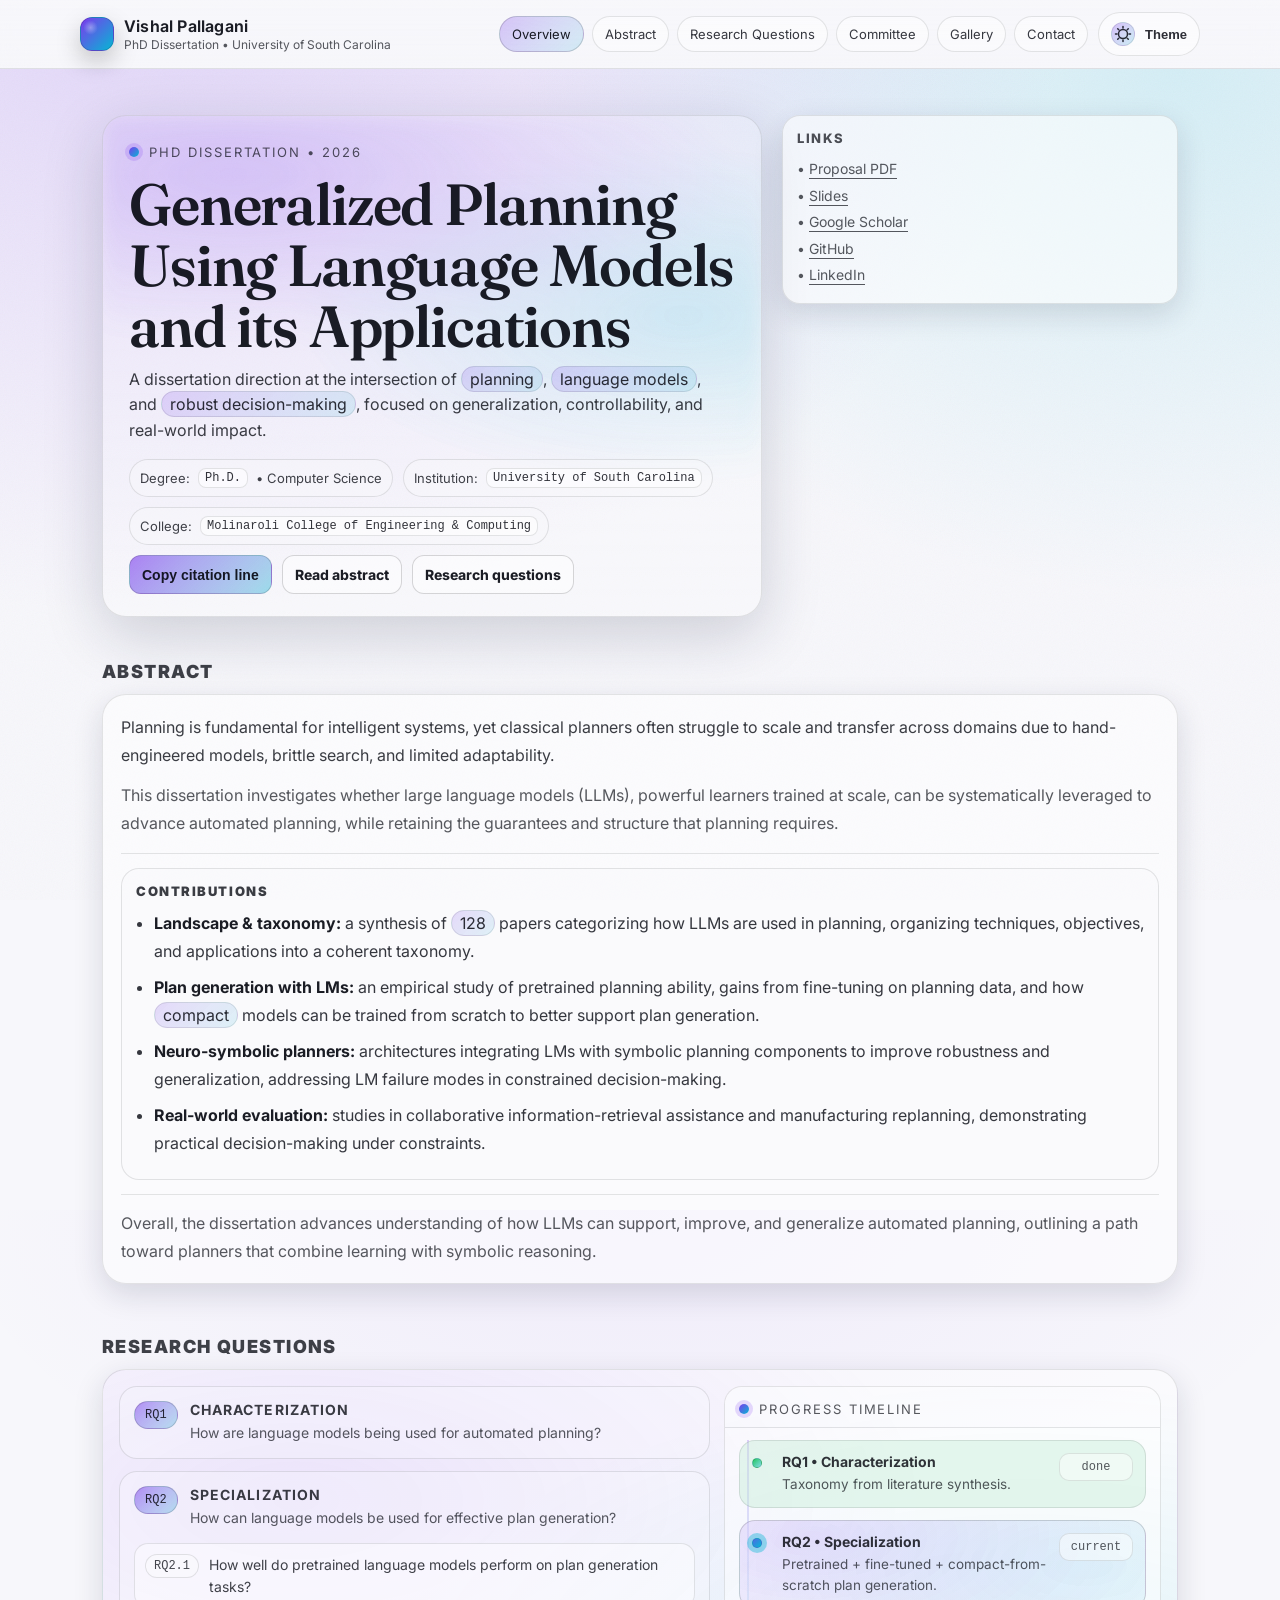
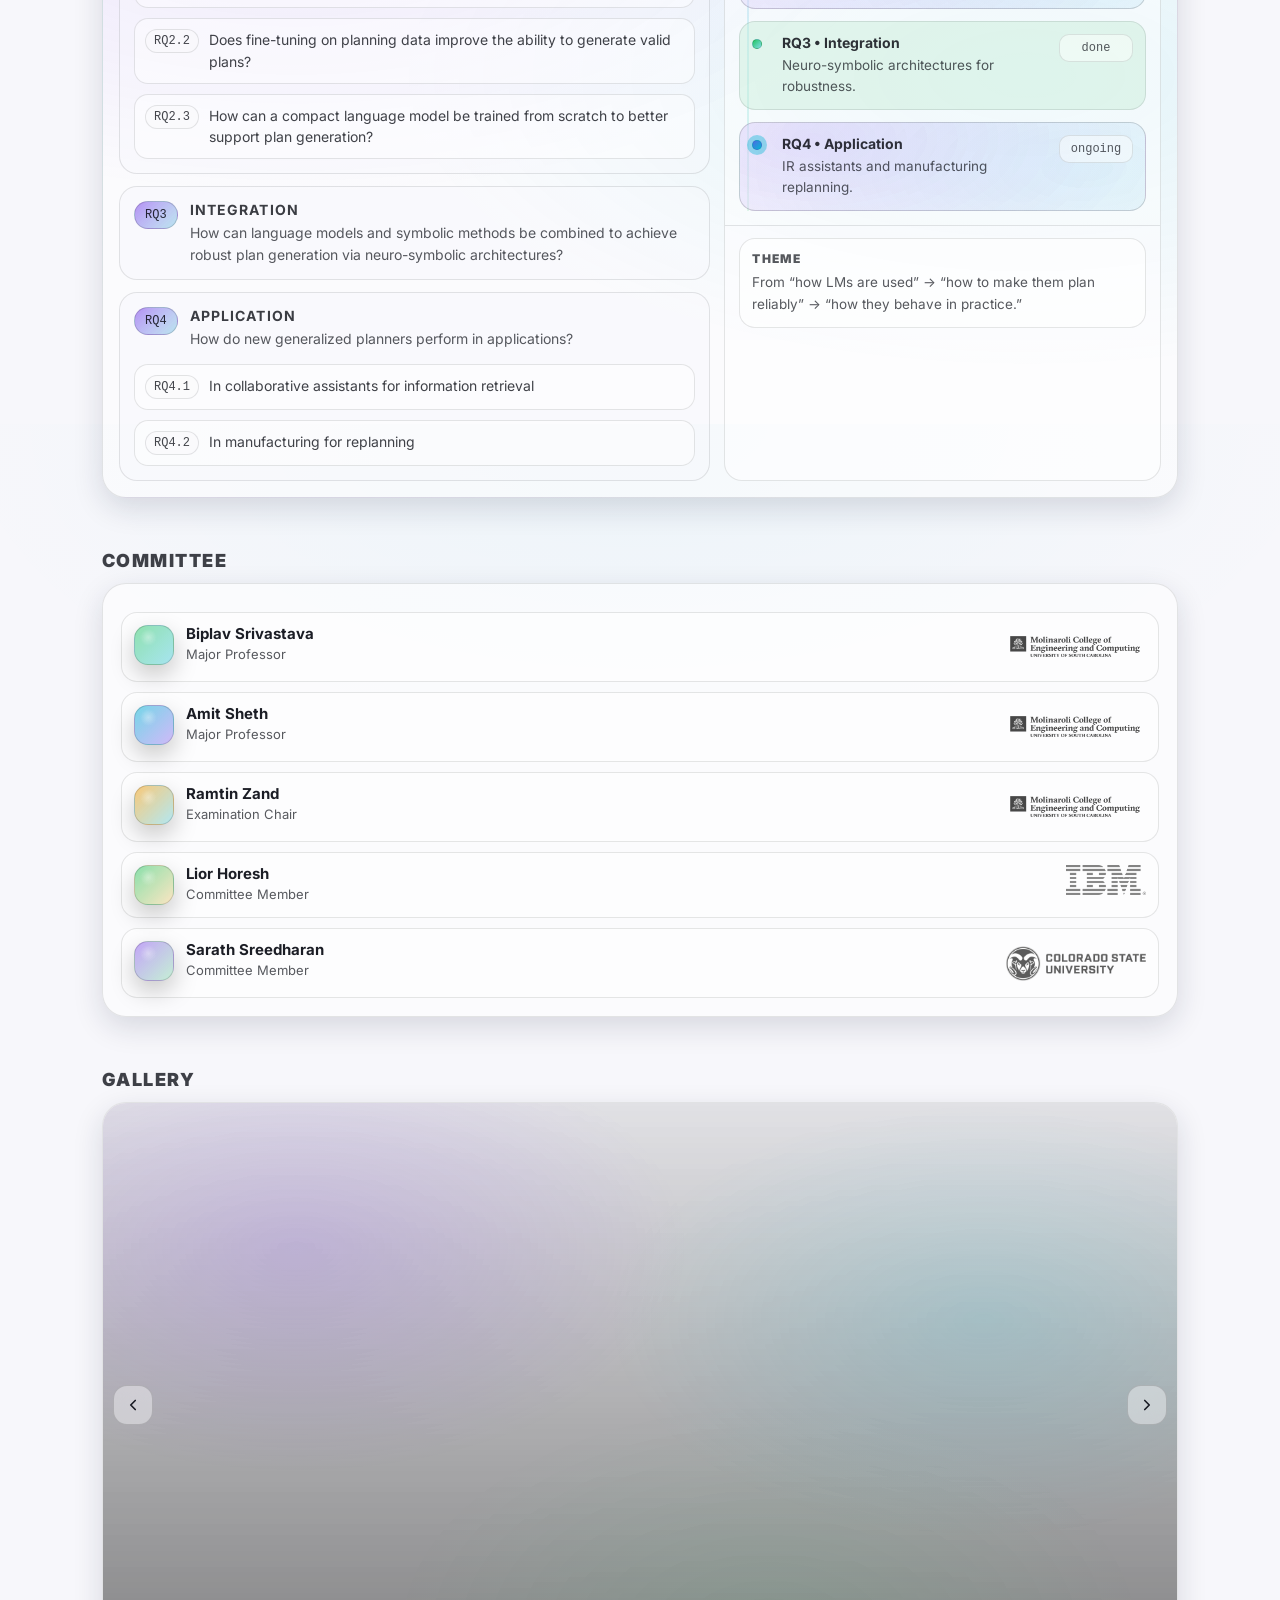
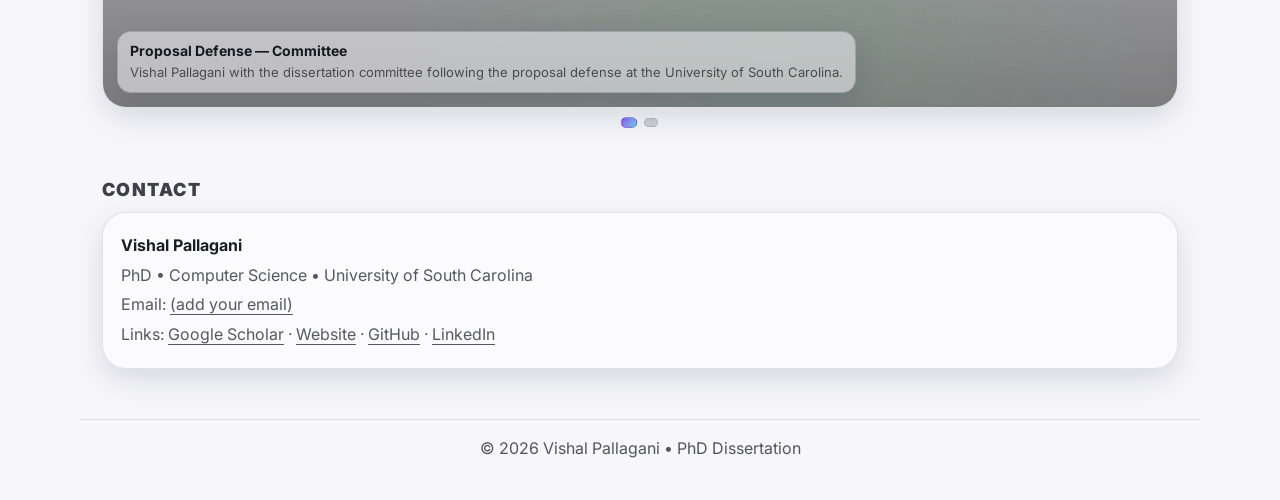
==== index.html @ 33b2984d "Add files via upload" ====
<!doctype html>
<html lang="en" data-theme="light">

<head>
  <meta charset="utf-8" />
  <meta name="viewport" content="width=device-width, initial-scale=1" />
  <meta name="theme-color" content="#f7f7fb" />
  <meta name="description"
    content="PhD Dissertation Proposal — Generalized Planning Using Language Models and its Applications — Vishal Pallagani" />
  <title>Vishal Pallagani - PhD Dissertation Proposal</title>

  <link rel="preconnect" href="https://fonts.googleapis.com">
  <link rel="preconnect" href="https://fonts.gstatic.com" crossorigin>
  <link
    href="https://fonts.googleapis.com/css2?family=Inter:wght@300;400;500;600;700&family=Fraunces:opsz,wght@9..144,450;9..144,600&display=swap"
    rel="stylesheet">

  <link rel="stylesheet" href="styles.css" />
</head>

<body>
  <div class="bg-noise" aria-hidden="true"></div>

  <div class="topbar">
    <div class="wrap topbar-inner">
      <div class="brand">
        <div class="mark" aria-hidden="true"></div>
        <div>
          <strong>Vishal Pallagani</strong>
          <small>PhD Dissertation • University of South Carolina</small>
        </div>
      </div>

      <div class="top-actions">
        <nav class="nav" aria-label="Section navigation">
          <a class="pill" href="#overview">Overview</a>
          <a class="pill" href="#abstract">Abstract</a>
          <a class="pill" href="#questions">Research Questions</a>
          <a class="pill" href="#committee">Committee</a>
          <a class="pill" href="#gallery">Gallery</a>
          <a class="pill" href="#contact">Contact</a>
        </nav>

        <button class="theme-toggle" id="themeToggle" type="button" aria-label="Toggle theme" title="Toggle theme">
          <span class="theme-ic" aria-hidden="true">
            <svg class="sun" width="18" height="18" viewBox="0 0 24 24" fill="none">
              <path d="M12 18a6 6 0 1 0 0-12 6 6 0 0 0 0 12Z" stroke="currentColor" stroke-width="2"
                stroke-linecap="round" />
              <path
                d="M12 2v2M12 20v2M4.93 4.93l1.41 1.41M17.66 17.66l1.41 1.41M2 12h2M20 12h2M4.93 19.07l1.41-1.41M17.66 6.34l1.41-1.41"
                stroke="currentColor" stroke-width="2" stroke-linecap="round" />
            </svg>
            <svg class="moon" width="18" height="18" viewBox="0 0 24 24" fill="none">
              <path d="M21 13.2A8.2 8.2 0 0 1 10.8 3a6.8 6.8 0 1 0 10.2 10.2Z" stroke="currentColor" stroke-width="2"
                stroke-linecap="round" stroke-linejoin="round" />
            </svg>
          </span>
          <span class="theme-label">Theme</span>
        </button>
      </div>
    </div>
  </div>

  <header class="hero" id="overview">
    <div class="wrap hero-grid">
      <div class="card hero-main reveal">
        <div class="kicker"><span class="kdot"></span> PhD Dissertation • 2026</div>
        <h1>Generalized Planning Using Language Models and its Applications</h1>
        <p class="subtitle">
          A dissertation direction at the intersection of <span class="hi">planning</span>, <span class="hi">language
            models</span>,
          and <span class="hi">robust decision-making</span>, focused on generalization, controllability, and real-world
          impact.
        </p>

        <div class="meta-row" aria-label="Proposal metadata">
          <div class="tag">Degree: <code>Ph.D.</code> • Computer Science</div>
          <div class="tag">Institution: <code>University of South Carolina</code></div>
          <div class="tag">College: <code>Molinaroli College of Engineering &amp; Computing</code></div>
        </div>

        <div class="btns">
          <button class="btn primary" id="copyCiteBtn" type="button">Copy citation line</button>
          <a class="btn" href="#abstract">Read abstract</a>
          <a class="btn" href="#questions">Research questions</a>
        </div>
      </div>

      <aside class="hero-side reveal">
        <div class="mini">
          <h3>Links</h3>
          <p class="muted">
            <span class="qlinks">
              • <a class="underline" href="https://drive.google.com/file/d/1cgSR78VNK4xhm8DXXyPy8-_clko_kQRC/view?usp=sharing" target="blank">Proposal PDF</a><br />
              • <a class="underline" href="https://docs.google.com/presentation/d/1ycjnwILq30ywgB2Tlr7OOjqh1jRIEbMX-HTZY5TJvVE/edit?usp=sharing" target="_blank">Slides</a><br />
              • <a class="underline" href="https://scholar.google.com/citations?user=uUkfixUAAAAJ&hl=en" target="_blank">Google Scholar</a><br />
              • <a class="underline" href="https://github.com/VishalPallagani" target="_blank">GitHub</a><br />
              • <a class="underline" href="https://www.linkedin.com/in/vishalpallagani" target="_blank">LinkedIn</a>
            </span>
          </p>
        </div>
      </aside>
    </div>
  </header>

  <section id="abstract">
    <div class="wrap">
      <div class="section-title">
        <h2>Abstract</h2>
      </div>

      <div class="panel reveal">
        <div class="pad">
          <div class="abstract-prose">
            <p class="lead">
              Planning is fundamental for intelligent systems, yet classical planners often struggle to scale and
              transfer across domains due to
              hand-engineered models, brittle search, and limited adaptability.
            </p>

            <p class="muted" style="margin-top:12px; line-height:1.75">
              This dissertation investigates whether large language models (LLMs), powerful learners trained at scale, can
              be
              systematically leveraged to advance automated planning, while retaining the guarantees and structure that
              planning requires.
            </p>

            <div class="hr"></div>

            <div class="abs-block">
              <h3>Contributions</h3>
              <ul>
                <li>
                  <strong>Landscape &amp; taxonomy:</strong> a synthesis of <span class="hi">128</span> papers
                  categorizing how LLMs are used in planning,
                  organizing techniques, objectives, and applications into a coherent taxonomy.
                </li>
                <li>
                  <strong>Plan generation with LMs:</strong> an empirical study of pretrained planning ability, gains
                  from fine-tuning on planning data,
                  and how <span class="hi">compact</span> models can be trained from scratch to better support plan
                  generation.
                </li>
                <li>
                  <strong>Neuro-symbolic planners:</strong> architectures integrating LMs with symbolic planning
                  components to improve robustness and generalization,
                  addressing LM failure modes in constrained decision-making.
                </li>
                <li>
                  <strong>Real-world evaluation:</strong> studies in collaborative information-retrieval assistance and
                  manufacturing replanning,
                  demonstrating practical decision-making under constraints.
                </li>
              </ul>
            </div>

            <div class="hr"></div>

            <p class="muted" style="margin:0; line-height:1.75">
              Overall, the dissertation advances understanding of how LLMs can support, improve, and generalize
              automated planning,
              outlining a path toward planners that combine learning with symbolic reasoning.
            </p>
          </div>
        </div>
      </div>
    </div>
  </section>

  <section id="questions">
    <div class="wrap">
      <div class="section-title">
        <h2>Research Questions</h2>
      </div>

      <div class="rq-shell reveal">
        <div class="rq-grid">
          <div class="rq-left">
            <div class="rq-card">
              <div class="rq-head">
                <span class="rq-badge">RQ1</span>
                <div class="rq-title">
                  <strong>Characterization</strong>
                  <span>How are language models being used for automated planning?</span>
                </div>
              </div>
            </div>

            <div class="rq-card">
              <div class="rq-head">
                <span class="rq-badge">RQ2</span>
                <div class="rq-title">
                  <strong>Specialization</strong>
                  <span>How can language models be used for effective plan generation?</span>
                </div>
              </div>

              <div class="rq-sub">
                <div class="rq-subitem">
                  <span class="rq-mini">RQ2.1</span>
                  <span>How well do pretrained language models perform on plan generation tasks?</span>
                </div>
                <div class="rq-subitem">
                  <span class="rq-mini">RQ2.2</span>
                  <span>Does fine-tuning on planning data improve the ability to generate valid plans?</span>
                </div>
                <div class="rq-subitem">
                  <span class="rq-mini">RQ2.3</span>
                  <span>How can a compact language model be trained from scratch to better support plan
                    generation?</span>
                </div>
              </div>
            </div>

            <div class="rq-card">
              <div class="rq-head">
                <span class="rq-badge">RQ3</span>
                <div class="rq-title">
                  <strong>Integration</strong>
                  <span>How can language models and symbolic methods be combined to achieve robust plan generation via
                    neuro-symbolic architectures?</span>
                </div>
              </div>
            </div>

            <div class="rq-card">
              <div class="rq-head">
                <span class="rq-badge">RQ4</span>
                <div class="rq-title">
                  <strong>Application</strong>
                  <span>How do new generalized planners perform in applications?</span>
                </div>
              </div>

              <div class="rq-sub">
                <div class="rq-subitem">
                  <span class="rq-mini">RQ4.1</span>
                  <span>In collaborative assistants for information retrieval</span>
                </div>
                <div class="rq-subitem">
                  <span class="rq-mini">RQ4.2</span>
                  <span>In manufacturing for replanning</span>
                </div>
              </div>
            </div>
          </div>

          <div class="rq-right">
            <div class="rq-rail">
              <div class="rail-top">
                <div class="kicker"><span class="kdot"></span> Progress timeline</div>
              </div>

              <div class="rail">
                <div class="rail-item done">
                  <span class="rail-dot" aria-hidden="true"></span>
                  <div class="rail-body">
                    <strong>RQ1 • Characterization</strong>
                    <span>Taxonomy from literature synthesis.</span>
                  </div>
                  <span class="rail-date">done</span>
                </div>

                <div class="rail-item current">
                  <span class="rail-dot" aria-hidden="true"></span>
                  <div class="rail-body">
                    <strong>RQ2 • Specialization</strong>
                    <span>Pretrained + fine-tuned + compact-from-scratch plan generation.</span>
                  </div>
                  <span class="rail-date">current</span>
                </div>

                <div class="rail-item done">
                  <span class="rail-dot" aria-hidden="true"></span>
                  <div class="rail-body">
                    <strong>RQ3 • Integration</strong>
                    <span>Neuro-symbolic architectures for robustness.</span>
                  </div>
                  <span class="rail-date">done</span>
                </div>

                <div class="rail-item current">
                  <span class="rail-dot" aria-hidden="true"></span>
                  <div class="rail-body">
                    <strong>RQ4 • Application</strong>
                    <span>IR assistants and manufacturing replanning.</span>
                  </div>
                  <span class="rail-date">ongoing</span>
                </div>
              </div>

              <div class="rail-foot">
                <div class="rail-note">
                  <div class="rail-note-k">Theme</div>
                  <div class="rail-note-v">From “how LMs are used” → “how to make them plan reliably” → “how they behave
                    in practice.”</div>
                </div>
              </div>
            </div>
          </div>

        </div>
      </div>

    </div>
  </section>

  <section id="committee">
    <div class="wrap">
      <div class="section-title">
        <h2>Committee</h2>
      </div>

      <div class="panel reveal">
        <div class="pad">
          <div class="committee">
            <div class="person">
              <div class="avatar" aria-hidden="true"></div>
              <div class="who">
                <strong>Biplav Srivastava</strong>
                <span>Major Professor</span>
              </div>
              <img src="images/uofsc.png" alt="University of South Carolina" class="logo" />
            </div>

            <div class="person">
              <div class="avatar alt1" aria-hidden="true"></div>
              <div class="who">
                <strong>Amit Sheth</strong>
                <span>Major Professor</span>
              </div>
              <img src="images/uofsc.png" alt="University of South Carolina" class="logo" />
            </div>

            <div class="person">
              <div class="avatar alt2" aria-hidden="true"></div>
              <div class="who">
                <strong>Ramtin Zand</strong>
                <span>Examination Chair</span>
              </div>
              <img src="images/uofsc.png" alt="University of South Carolina" class="logo" />
            </div>

            <div class="person">
              <div class="avatar alt3" aria-hidden="true"></div>
              <div class="who">
                <strong>Lior Horesh</strong>
                <span>Committee Member</span>
              </div>
              <img src="images/ibm.png" alt="IBM Research" class="logo" />
            </div>

            <div class="person">
              <div class="avatar alt4" aria-hidden="true"></div>
              <div class="who">
                <strong>Sarath Sreedharan</strong>
                <span>Committee Member</span>
              </div>
              <img src="images/colorado.png" alt="Colorado State University" class="logo" />
            </div>
          </div>
        </div>
      </div>
    </div>
  </section>

  <section id="gallery">
    <div class="wrap">
      <div class="section-title">
        <h2>Gallery</h2>
      </div>

      <div class="carousel reveal" aria-label="image carousel">
        <div class="track" id="track">
          <div class="slide" data-bg="images/proposal.jpg">
            <div class="cap">
              <strong>Proposal Defense — Committee</strong>
              <span>Vishal Pallagani with the dissertation committee following the proposal defense at the University of South Carolina.</span>
            </div>
          </div>
          <div class="slide" data-bg="images/impact.png">
            <div class="cap">
              <strong>Impact</strong>
              <span>Research output, industry collaboration, and community engagement.</span>
            </div>
          </div>
        </div>

        <button class="cbtn prev" id="prevBtn" aria-label="Previous slide" title="Previous">
          <svg width="18" height="18" viewBox="0 0 24 24" fill="none" aria-hidden="true">
            <path d="M15 18l-6-6 6-6" stroke="currentColor" stroke-width="2.2" stroke-linecap="round"
              stroke-linejoin="round" />
          </svg>
        </button>

        <button class="cbtn next" id="nextBtn" aria-label="Next slide" title="Next">
          <svg width="18" height="18" viewBox="0 0 24 24" fill="none" aria-hidden="true">
            <path d="M9 6l6 6-6 6" stroke="currentColor" stroke-width="2.2" stroke-linecap="round"
              stroke-linejoin="round" />
          </svg>
        </button>
      </div>

      <div class="dots" id="dots" aria-label="slide navigation dots"></div>
    </div>
  </section>

  <section id="contact">
    <div class="wrap">
      <div class="section-title">
        <h2>Contact</h2>
      </div>

      <div class="panel reveal">
        <div class="pad">
          <p class="muted" style="margin:0; line-height:1.85">
            <strong style="color:var(--text)">Vishal Pallagani</strong><br />
            PhD • Computer Science • University of South Carolina<br />
            <span class="muted">Email:</span> <a class="underline" href="#" onclick="return false;">(add your
              email)</a><br />
            <span class="muted">Links:</span>
            <a class="underline" href="#" onclick="return false;">Google Scholar</a> ·
            <a class="underline" href="#" onclick="return false;">Website</a> ·
            <a class="underline" href="#" onclick="return false;">GitHub</a> ·
            <a class="underline" href="#" onclick="return false;">LinkedIn</a>
          </p>
        </div>
      </div>
    </div>
  </section>

  <footer>
    <div class="wrap foot foot-center">
      <div>© <span id="year"></span> Vishal Pallagani • PhD Dissertation</div>
    </div>
  </footer>

  <script src="main.js" defer></script>
</body>

</html>
---- styles.css ----
:root {
  --max: 1120px;
  --radius: 18px;
  --radius2: 24px;

  --mono: ui-monospace, SFMono-Regular, Menlo, Monaco, Consolas, "Liberation Mono", "Courier New", monospace;
  --sans: Inter, ui-sans-serif, system-ui, -apple-system, Segoe UI, Roboto, Helvetica, Arial, "Apple Color Emoji", "Segoe UI Emoji";
  --serif: Fraunces, ui-serif, Georgia, Cambria, "Times New Roman", Times, serif;

  --a0: #7c3aed;
  --a1: #06b6d4;
  --a2: #22c55e;
  --a3: #f59e0b;
}

/* Background stays consistent across the full page (fixes mid-page gradient shift) */
html[data-theme="dark"] {
  --bg0: #070a13;
  --bg1: #0b1020;

  --text: rgba(255, 255, 255, .92);
  --muted: rgba(255, 255, 255, .70);

  --surface: rgba(255, 255, 255, .06);
  --surface2: rgba(255, 255, 255, .085);
  --stroke: rgba(255, 255, 255, .11);
  --stroke2: rgba(255, 255, 255, .18);

  --shadow: 0 18px 60px rgba(0, 0, 0, .55);
  --shadow2: 0 10px 30px rgba(0, 0, 0, .45);

  --bg: #070a13;
}

html[data-theme="dark"] .card,
html[data-theme="dark"] .panel,
html[data-theme="dark"] .rq-card,
html[data-theme="dark"] .rq-shell,
html[data-theme="dark"] .rail,
html[data-theme="dark"] .mini,
html[data-theme="dark"] .person {
  background-image: none;
  background-color: color-mix(in srgb, var(--surface) 5%, transparent);
}

html[data-theme="dark"] .card::before {
  display: none;
}

html[data-theme="dark"] .rq-shell {
  background: color-mix(in srgb, var(--surface) 5%, transparent) !important;
}

html[data-theme="light"] {
  --bg0: #f7f7fb;
  --bg1: #f7f7fb;

  --text: rgba(8, 10, 18, .92);
  --muted: rgba(8, 10, 18, .68);

  --surface: rgba(255, 255, 255, .78);
  --surface2: rgba(255, 255, 255, .94);
  --stroke: rgba(8, 10, 18, .10);
  --stroke2: rgba(8, 10, 18, .16);

  --shadow: 0 18px 60px rgba(20, 30, 60, .18);
  --shadow2: 0 10px 30px rgba(20, 30, 60, .14);

  --bg: linear-gradient(180deg, var(--bg0), var(--bg1));
}

* {
  box-sizing: border-box;
}

html,
body {
  height: 100%;
}

body {
  margin: 0;
  font-family: var(--sans);
  color: var(--text);
  background: var(--bg);
  overflow-x: hidden;
}

/* Prevent any section from introducing a different background */
section,
header,
footer {
  background: transparent;
}

.bg-noise {
  pointer-events: none;
  position: fixed;
  inset: 0;
  opacity: .08;
  mix-blend-mode: overlay;
  background-image: url('data:image/svg+xml;utf8,<svg xmlns="http://www.w3.org/2000/svg" width="180" height="180"><filter id="n"><feTurbulence type="fractalNoise" baseFrequency=".9" numOctaves="3" stitchTiles="stitch"/></filter><rect width="180" height="180" filter="url(%23n)" opacity=".9"/></svg>');
  animation: drift 18s linear infinite;
}

html[data-theme="light"] .bg-noise {
  opacity: .05;
  mix-blend-mode: multiply;
}

@keyframes drift {
  from {
    transform: translate3d(0, 0, 0);
  }

  to {
    transform: translate3d(-180px, -180px, 0);
  }
}

a {
  color: inherit;
  text-decoration: none;
}

a.underline {
  text-decoration: underline;
  text-underline-offset: 4px;
}

.wrap {
  max-width: var(--max);
  margin: 0 auto;
  padding: 0 22px;
}

/* Top nav */
.topbar {
  position: sticky;
  top: 0;
  z-index: 50;
  backdrop-filter: blur(12px);
  -webkit-backdrop-filter: blur(12px);
  background: linear-gradient(180deg, color-mix(in srgb, var(--bg0) 84%, transparent), color-mix(in srgb, var(--bg0) 52%, transparent));
  border-bottom: 1px solid var(--stroke);
}

.topbar-inner {
  display: flex;
  align-items: center;
  justify-content: space-between;
  gap: 14px;
  padding: 12px 0;
}

.brand {
  display: flex;
  align-items: center;
  gap: 10px;
  min-width: 240px;
}

.mark {
  width: 34px;
  height: 34px;
  border-radius: 12px;
  background:
    radial-gradient(12px 12px at 30% 30%, rgba(255, 255, 255, .35), transparent 60%),
    linear-gradient(135deg, rgba(124, 58, 237, 1), rgba(6, 182, 212, 1));
  box-shadow: 0 10px 24px rgba(0, 0, 0, .22);
  border: 1px solid var(--stroke2);
}

.brand strong {
  font-weight: 650;
  letter-spacing: .2px;
}

.brand small {
  display: block;
  color: var(--muted);
  font-size: 12px;
  margin-top: 1px;
}

.top-actions {
  display: flex;
  align-items: center;
  gap: 10px;
}

.nav {
  display: flex;
  align-items: center;
  gap: 8px;
  flex-wrap: wrap;
  justify-content: flex-end;
}

.pill {
  padding: 9px 12px;
  border-radius: 999px;
  border: 1px solid var(--stroke);
  background: color-mix(in srgb, var(--surface) 55%, transparent);
  color: color-mix(in srgb, var(--text) 88%, transparent);
  font-size: 13px;
  transition: transform .15s ease, background .15s ease, border-color .15s ease, color .15s ease;
  user-select: none;
  white-space: nowrap;
}

.pill:hover {
  transform: translateY(-1px);
  background: color-mix(in srgb, var(--surface) 70%, transparent);
  border-color: var(--stroke2);
  color: var(--text);
}

.pill.active {
  background: linear-gradient(135deg,
      color-mix(in srgb, var(--a0) 28%, transparent),
      color-mix(in srgb, var(--a1) 18%, transparent));
  border-color: var(--stroke2);
  color: var(--text);
}

.theme-toggle {
  display: inline-flex;
  align-items: center;
  gap: 10px;
  padding: 9px 12px;
  border-radius: 999px;
  border: 1px solid var(--stroke);
  background: color-mix(in srgb, var(--surface) 65%, transparent);
  color: color-mix(in srgb, var(--text) 92%, transparent);
  cursor: pointer;
  user-select: none;
  transition: transform .15s ease, background .15s ease, border-color .15s ease;
  font-weight: 750;
  font-size: 13px;
}

.theme-toggle:hover {
  transform: translateY(-1px);
  background: color-mix(in srgb, var(--surface) 78%, transparent);
  border-color: var(--stroke2);
}

.theme-ic {
  display: inline-flex;
  align-items: center;
  justify-content: center;
  width: 24px;
  height: 24px;
  border-radius: 999px;
  background: linear-gradient(135deg,
      color-mix(in srgb, var(--a0) 32%, transparent),
      color-mix(in srgb, var(--a1) 24%, transparent));
  border: 1px solid var(--stroke);
}

.theme-ic svg {
  display: block;
}

html[data-theme="dark"] .theme-ic .sun {
  display: none;
}

html[data-theme="light"] .theme-ic .moon {
  display: none;
}

.theme-label {
  display: none;
}

@media (min-width: 1020px) {
  .theme-label {
    display: inline;
  }
}

header.hero {
  position: relative;
  padding: 46px 0 18px;
}

header.hero::before {
  content: "";
  position: absolute;
  top: 0;
  left: 0;
  right: 0;
  height: 1000px;
  background:
    radial-gradient(1400px 980px at 12% -10%, rgba(124, 58, 237, .30), transparent 66%),
    radial-gradient(1100px 880px at 92% 0%, rgba(6, 182, 212, .22), transparent 60%);
  pointer-events: none;
  z-index: -1;
}

/* Remove section glows in dark mode, keep in light mode */
html[data-theme="dark"] #questions::before,
html[data-theme="dark"] #committee::before {
  display: none;
}

html[data-theme="light"] header.hero::before {
  background:
    radial-gradient(1400px 980px at 12% -10%, rgba(124, 58, 237, .18), transparent 66%),
    radial-gradient(1100px 880px at 92% 0%, rgba(6, 182, 212, .14), transparent 60%);
}

/* Section specific glows */
#questions,
#committee {
  position: relative;
}

#questions::before {
  content: "";
  position: absolute;
  top: -100px;
  left: 0;
  right: 0;
  height: 900px;
  background: radial-gradient(1000px 500px at 50% 0%, rgba(124, 58, 237, .15), transparent 70%);
  pointer-events: none;
  z-index: -1;
  opacity: 0.8;
}

#committee::before {
  content: "";
  position: absolute;
  top: -100px;
  left: 0;
  right: 0;
  height: 900px;
  background: radial-gradient(1000px 500px at 50% 0%, rgba(6, 182, 212, .12), transparent 70%);
  pointer-events: none;
  z-index: -1;
  opacity: 0.8;
}

/* Light mode adjustments for glows */
html[data-theme="light"] #questions::before {
  background: radial-gradient(1000px 500px at 50% 0%, rgba(124, 58, 237, .08), transparent 70%);
}

html[data-theme="light"] #committee::before {
  background: radial-gradient(1000px 500px at 50% 0%, rgba(6, 182, 212, .06), transparent 70%);
}

.hero-grid {
  display: grid;
  grid-template-columns: 1.25fr .75fr;
  gap: 20px;
  align-items: stretch;
}

@media (max-width: 920px) {
  .hero-grid {
    grid-template-columns: 1fr;
  }

  .brand {
    min-width: auto;
  }
}

.card {
  border-radius: var(--radius2);
  background: linear-gradient(180deg, color-mix(in srgb, var(--surface2) 12%, transparent), color-mix(in srgb, var(--surface) 26%, transparent));
  border: 1px solid var(--stroke);
  box-shadow: var(--shadow);
  overflow: hidden;
  position: relative;
  transition: transform 0.3s ease, box-shadow 0.3s ease;
}

.card:hover {
  transform: translateY(-4px);
  box-shadow: 0 22px 50px rgba(0, 0, 0, .45);
}

.card::before {
  content: "";
  position: absolute;
  inset: -2px;
  background:
    radial-gradient(720px 240px at 20% 12%, color-mix(in srgb, var(--a0) 24%, transparent), transparent 70%),
    radial-gradient(560px 240px at 88% 40%, color-mix(in srgb, var(--a1) 18%, transparent), transparent 70%);
  opacity: .80;
  pointer-events: none;
  filter: blur(10px);
}

.card>* {
  position: relative;
  z-index: 1;
}

.hero-main {
  padding: 28px 26px 22px;
}

.kicker {
  display: flex;
  gap: 10px;
  align-items: center;
  color: var(--muted);
  font-size: 13px;
  letter-spacing: .15em;
  text-transform: uppercase;
}

.kdot {
  width: 10px;
  height: 10px;
  border-radius: 999px;
  background: linear-gradient(135deg, var(--a0), var(--a1));
  box-shadow: 0 0 0 4px color-mix(in srgb, var(--a0) 18%, transparent);
}

h1 {
  margin: 14px 0 10px;
  font-family: var(--serif);
  font-weight: 600;
  line-height: 1.05;
  font-size: clamp(34px, 4.6vw, 58px);
  letter-spacing: -0.02em;
}

.subtitle {
  margin: 0 0 16px;
  color: color-mix(in srgb, var(--text) 86%, transparent);
  font-size: 16px;
  line-height: 1.6;
  max-width: 60ch;
}

.meta-row {
  display: flex;
  flex-wrap: wrap;
  gap: 10px;
  margin-top: 14px;
}

.tag {
  display: inline-flex;
  align-items: center;
  gap: 8px;
  padding: 8px 10px;
  border-radius: 999px;
  background: color-mix(in srgb, var(--bg0) 40%, transparent);
  border: 1px solid var(--stroke);
  color: color-mix(in srgb, var(--text) 84%, transparent);
  font-size: 13px;
}

.tag code {
  font-family: var(--mono);
  font-size: 12px;
  color: color-mix(in srgb, var(--text) 90%, transparent);
  background: color-mix(in srgb, var(--surface) 65%, transparent);
  padding: 2px 6px;
  border-radius: 8px;
  border: 1px solid var(--stroke);
}

.hero-side {
  display: flex;
  flex-direction: column;
  gap: 12px;
}

.mini {
  border-radius: var(--radius);
  background: color-mix(in srgb, var(--surface) 70%, transparent);
  border: 1px solid var(--stroke);
  padding: 14px 14px;
  box-shadow: var(--shadow2);
}

.mini h3 {
  margin: 0 0 10px;
  font-size: 13px;
  letter-spacing: .12em;
  text-transform: uppercase;
  color: color-mix(in srgb, var(--text) 78%, transparent);
  font-weight: 800;
}

.mini p {
  margin: 0;
  color: var(--muted);
  line-height: 1.55;
  font-size: 14px;
}

.qlinks {
  display: block;
  line-height: 1.9;
}

.btns {
  display: flex;
  gap: 10px;
  flex-wrap: wrap;
  margin-top: 10px;
}

.btn {
  display: inline-flex;
  align-items: center;
  justify-content: center;
  gap: 10px;
  padding: 10px 12px;
  border-radius: 12px;
  border: 1px solid var(--stroke2);
  background: color-mix(in srgb, var(--surface) 62%, transparent);
  color: var(--text);
  font-weight: 750;
  font-size: 14px;
  transition: transform .15s ease, background .15s ease, border-color .15s ease;
  cursor: pointer;
  user-select: none;
}

.btn:hover {
  transform: translateY(-1px);
  background: color-mix(in srgb, var(--surface) 76%, transparent);
  border-color: var(--stroke2);
}

.btn.primary {
  background: linear-gradient(135deg, color-mix(in srgb, var(--a0) 62%, transparent), color-mix(in srgb, var(--a1) 42%, transparent));
  border-color: var(--stroke2);
}

section {
  padding: 26px 0;
}

.section-title {
  display: flex;
  align-items: flex-end;
  justify-content: space-between;
  gap: 14px;
  margin: 0 0 12px;
}

.section-title h2 {
  margin: 0;
  font-size: 18px;
  letter-spacing: .08em;
  text-transform: uppercase;
  color: color-mix(in srgb, var(--text) 84%, transparent);
  font-weight: 900;
}

.section-title p {
  margin: 0;
  color: var(--muted);
  font-size: 14px;
}

.grid-2 {
  display: grid;
  grid-template-columns: 1fr 1fr;
  gap: 16px;
}

@media (max-width: 900px) {
  .grid-2 {
    grid-template-columns: 1fr;
  }
}

.panel {
  border-radius: var(--radius2);
  background: color-mix(in srgb, var(--surface) 66%, transparent);
  border: 1px solid var(--stroke);
  box-shadow: var(--shadow2);
  overflow: hidden;
  transition: transform 0.3s ease, box-shadow 0.3s ease;
}

.panel:hover {
  transform: translateY(-3px);
  box-shadow: 0 16px 40px rgba(0, 0, 0, .35);
}

.panel .pad {
  padding: 18px;
}

.lead {
  font-size: 16px;
  line-height: 1.75;
  color: color-mix(in srgb, var(--text) 86%, transparent);
  margin: 0;
}

.muted {
  color: var(--muted);
}

.hr {
  height: 1px;
  background: var(--stroke);
  margin: 14px 0;
}

.abs-block {
  border-radius: 18px;
  background: color-mix(in srgb, var(--bg0) 42%, transparent);
  border: 1px solid var(--stroke);
  padding: 14px 14px;
}

.abs-block h3 {
  margin: 0 0 10px;
  font-size: 13px;
  letter-spacing: .12em;
  text-transform: uppercase;
  color: color-mix(in srgb, var(--text) 86%, transparent);
  font-weight: 900;
}

.abs-block ul {
  margin: 0;
  padding-left: 18px;
  color: color-mix(in srgb, var(--text) 88%, transparent);
  line-height: 1.75;
}

.abs-block li {
  margin: 8px 0;
}

.abs-block strong {
  color: var(--text);
}

/* Facts row */
.facts {
  display: grid;
  grid-template-columns: 1fr 1fr 1fr;
  gap: 10px;
}

@media (max-width: 560px) {
  .facts {
    grid-template-columns: 1fr;
  }
}

.fact {
  border-radius: 16px;
  background: color-mix(in srgb, var(--bg0) 40%, transparent);
  border: 1px solid var(--stroke);
  padding: 12px 12px;
}

.fact-k {
  font-size: 12px;
  letter-spacing: .12em;
  text-transform: uppercase;
  color: color-mix(in srgb, var(--text) 72%, transparent);
  font-weight: 900;
  margin-bottom: 6px;
}

.fact-v {
  font-size: 14px;
  color: color-mix(in srgb, var(--text) 88%, transparent);
  line-height: 1.45;
}

/* ---------- Research Questions (RQ) ---------- */
.rq-shell {
  border-radius: var(--radius2);
  border: 1px solid var(--stroke);
  background:
    radial-gradient(900px 420px at 18% 18%, color-mix(in srgb, var(--a0) 12%, transparent), transparent 70%),
    radial-gradient(900px 420px at 86% 42%, color-mix(in srgb, var(--a1) 10%, transparent), transparent 70%),
    color-mix(in srgb, var(--surface) 62%, transparent);
  box-shadow: var(--shadow2);
  overflow: hidden;
  transition: transform 0.3s ease, box-shadow 0.3s ease;
}

.rq-shell:hover {
  transform: translateY(-3px);
  box-shadow: 0 16px 40px rgba(0, 0, 0, .35);
}

.rq-grid {
  display: grid;
  grid-template-columns: 1.15fr .85fr;
  gap: 14px;
  padding: 16px;
}

@media (max-width: 980px) {
  .rq-grid {
    grid-template-columns: 1fr;
  }
}

.rq-left {
  display: flex;
  flex-direction: column;
  gap: 12px;
}

.rq-card {
  border-radius: 18px;
  border: 1px solid var(--stroke);
  background: color-mix(in srgb, var(--bg0) 36%, transparent);
  overflow: hidden;
}

.rq-head {
  display: flex;
  gap: 12px;
  align-items: flex-start;
  padding: 14px 14px;
}

.rq-badge {
  font-family: var(--mono);
  font-size: 12px;
  padding: 6px 10px;
  border-radius: 999px;
  background: linear-gradient(135deg, color-mix(in srgb, var(--a0) 55%, transparent), color-mix(in srgb, var(--a1) 32%, transparent));
  border: 1px solid var(--stroke2);
  color: color-mix(in srgb, var(--text) 92%, transparent);
  flex: 0 0 auto;
}

.rq-title strong {
  display: block;
  font-size: 14px;
  letter-spacing: .08em;
  text-transform: uppercase;
  color: color-mix(in srgb, var(--text) 86%, transparent);
  margin-bottom: 4px;
}

.rq-title span {
  display: block;
  color: var(--muted);
  font-size: 14px;
  line-height: 1.55;
}

.rq-sub {
  padding: 0 14px 14px;
  display: flex;
  flex-direction: column;
  gap: 10px;
}

.rq-subitem {
  display: flex;
  gap: 10px;
  align-items: flex-start;
  padding: 10px 10px;
  border-radius: 14px;
  border: 1px solid var(--stroke);
  background: color-mix(in srgb, var(--surface) 56%, transparent);
}

.rq-mini {
  font-family: var(--mono);
  font-size: 12px;
  padding: 4px 8px;
  border-radius: 999px;
  background: color-mix(in srgb, var(--bg0) 44%, transparent);
  border: 1px solid var(--stroke);
  color: color-mix(in srgb, var(--text) 82%, transparent);
  flex: 0 0 auto;
}

.rq-subitem span:last-child {
  color: color-mix(in srgb, var(--text) 84%, transparent);
  line-height: 1.55;
  font-size: 14px;
}

/* Right rail timeline */
.rq-right {
  display: flex;
}

.rq-rail {
  width: 100%;
  border-radius: 18px;
  border: 1px solid var(--stroke);
  background: color-mix(in srgb, var(--surface) 62%, transparent);
  overflow: hidden;
}

.rail-top {
  padding: 14px 14px 10px;
  border-bottom: 1px solid var(--stroke);
  background: color-mix(in srgb, var(--bg0) 28%, transparent);
}

.rail {
  padding: 12px 14px 14px;
  display: flex;
  flex-direction: column;
  gap: 12px;
  position: relative;
}

.rail::before {
  content: "";
  position: absolute;
  left: 22px;
  top: 12px;
  bottom: 14px;
  width: 2px;
  background: linear-gradient(180deg,
      color-mix(in srgb, var(--a0) 30%, transparent),
      color-mix(in srgb, var(--a1) 22%, transparent),
      color-mix(in srgb, var(--a2) 16%, transparent));
  opacity: .75;
}

.rail-item {
  display: grid;
  grid-template-columns: 18px 1fr auto;
  gap: 12px;
  align-items: flex-start;
  padding: 12px 12px;
  border-radius: 16px;
  background: color-mix(in srgb, var(--bg0) 34%, transparent);
  border: 1px solid var(--stroke);
  position: relative;
}

.rail-dot {
  width: 10px;
  height: 10px;
  border-radius: 999px;
  margin-top: 5px;
  background: color-mix(in srgb, var(--text) 40%, transparent);
  border: 1px solid var(--stroke2);
  position: relative;
  z-index: 1;
}

.rail-body strong {
  display: block;
  font-size: 14px;
  margin-bottom: 4px;
  color: color-mix(in srgb, var(--text) 90%, transparent);
}

.rail-body span {
  display: block;
  color: var(--muted);
  font-size: 13.5px;
  line-height: 1.55;
}

.rail-date {
  font-family: var(--mono);
  font-size: 12px;
  color: color-mix(in srgb, var(--text) 74%, transparent);
  padding: 6px 8px;
  border-radius: 10px;
  background: color-mix(in srgb, var(--surface) 60%, transparent);
  border: 1px solid var(--stroke);
  min-width: 74px;
  text-align: center;
}

.rail-item.done {
  background: color-mix(in srgb, var(--a2) 10%, color-mix(in srgb, var(--bg0) 34%, transparent));
}

.rail-item.done .rail-dot {
  background: linear-gradient(135deg, var(--a2), color-mix(in srgb, var(--a1) 40%, transparent));
}

.rail-item.current {
  border-color: var(--stroke2);
  background:
    radial-gradient(520px 240px at 18% 18%, color-mix(in srgb, var(--a0) 14%, transparent), transparent 70%),
    radial-gradient(520px 240px at 85% 52%, color-mix(in srgb, var(--a1) 10%, transparent), transparent 70%),
    color-mix(in srgb, var(--bg0) 34%, transparent);
}

.rail-item.current .rail-dot {
  background: linear-gradient(135deg, var(--a0), var(--a1));
}

.rail-item.current .rail-dot::after {
  content: "";
  position: absolute;
  inset: -6px;
  border-radius: 999px;
  background: var(--a1);
  opacity: 0.4;
  animation: blink-dot 2s ease-in-out infinite;
}

@keyframes blink-dot {

  0%,
  100% {
    transform: scale(1);
    opacity: 0.3;
  }

  50% {
    transform: scale(1.6);
    opacity: 0;
  }
}

.rail-foot {
  border-top: 1px solid var(--stroke);
  background: color-mix(in srgb, var(--bg0) 28%, transparent);
  padding: 12px 14px;
}

.rail-note {
  border-radius: 16px;
  border: 1px solid var(--stroke);
  background: color-mix(in srgb, var(--surface) 60%, transparent);
  padding: 12px 12px;
}

.rail-note-k {
  font-size: 12px;
  letter-spacing: .12em;
  text-transform: uppercase;
  color: color-mix(in srgb, var(--text) 74%, transparent);
  font-weight: 900;
  margin-bottom: 6px;
}

.rail-note-v {
  color: var(--muted);
  line-height: 1.6;
  font-size: 13.5px;
}

.committee {
  display: grid;
  grid-template-columns: 1fr;
  gap: 10px;
  margin-top: 10px;
}

.person {
  display: flex;
  gap: 12px;
  align-items: flex-start;
  padding: 12px;
  border-radius: 16px;
  background: color-mix(in srgb, var(--surface) 66%, transparent);
  border: 1px solid var(--stroke);
  transition: transform .15s ease, border-color .15s ease, background .15s ease;
}

.person:hover {
  transform: translateY(-1px);
  background: color-mix(in srgb, var(--surface) 78%, transparent);
  border-color: var(--stroke2);
}

.avatar {
  width: 40px;
  height: 40px;
  border-radius: 14px;
  flex: 0 0 auto;
  background:
    radial-gradient(14px 14px at 35% 30%, rgba(255, 255, 255, .35), transparent 60%),
    linear-gradient(135deg, rgba(34, 197, 94, .50), rgba(6, 182, 212, .35));
  border: 1px solid var(--stroke2);
  box-shadow: 0 10px 24px rgba(0, 0, 0, .22);
}

.avatar.alt1 {
  background: radial-gradient(14px 14px at 35% 30%, rgba(255, 255, 255, .35), transparent 60%), linear-gradient(135deg, rgba(6, 182, 212, .55), rgba(124, 58, 237, .35));
}

.avatar.alt2 {
  background: radial-gradient(14px 14px at 35% 30%, rgba(255, 255, 255, .35), transparent 60%), linear-gradient(135deg, rgba(245, 158, 11, .55), rgba(6, 182, 212, .30));
}

.avatar.alt3 {
  background: radial-gradient(14px 14px at 35% 30%, rgba(255, 255, 255, .35), transparent 60%), linear-gradient(135deg, rgba(34, 197, 94, .52), rgba(245, 158, 11, .25));
}

.avatar.alt4 {
  background: radial-gradient(14px 14px at 35% 30%, rgba(255, 255, 255, .35), transparent 60%), linear-gradient(135deg, rgba(124, 58, 237, .45), rgba(34, 197, 94, .26));
}

.person .who {
  line-height: 1.2;
}

.person .who strong {
  font-size: 15px;
  display: block;
}

.person .who span {
  font-size: 13px;
  color: var(--muted);
  display: block;
  margin-top: 4px;
}

/* Carousel */
.carousel {
  position: relative;
  border-radius: var(--radius2);
  overflow: hidden;
  border: 1px solid var(--stroke);
  background: color-mix(in srgb, var(--surface) 60%, transparent);
  box-shadow: var(--shadow2);
}

.track {
  display: flex;
  transition: transform .55s cubic-bezier(.2, .8, .2, 1);
  will-change: transform;
}

.slide{
  min-width: 100%;
  position: relative;
  aspect-ratio: 16/9;

  /* image base */
  background-color: color-mix(in srgb, var(--bg0) 75%, transparent);
  background-size: cover;
  background-position: center;
  background-repeat: no-repeat;

  display: flex;
  align-items: flex-end;
  padding: 14px;
}

.slide::before{
  content:"";
  position:absolute;
  inset:0;
  pointer-events:none;

  /* your existing gradients moved here */
  background:
    radial-gradient(560px 320px at 18% 24%, color-mix(in srgb, var(--a0) 20%, transparent), transparent 70%),
    radial-gradient(520px 300px at 82% 36%, color-mix(in srgb, var(--a1) 16%, transparent), transparent 72%),
    radial-gradient(520px 320px at 62% 88%, color-mix(in srgb, var(--a2) 10%, transparent), transparent 72%),
    linear-gradient(180deg, rgba(0,0,0,.10), rgba(0,0,0,.55));

  opacity: .9;
}


.cap {
  position: relative;
  z-index: 2;
  max-width: 80%;
  padding: 10px 12px;
  border-radius: 14px;
  background: color-mix(in srgb, var(--bg0) 52%, transparent);
  border: 1px solid var(--stroke2);
  backdrop-filter: blur(10px);
  -webkit-backdrop-filter: blur(10px);
  box-shadow: var(--shadow2);
}

.cap strong {
  display: block;
  font-size: 14px;
  margin-bottom: 4px;
}

.cap span {
  display: block;
  font-size: 13px;
  color: color-mix(in srgb, var(--text) 70%, transparent);
  line-height: 1.45;
}

.cbtn {
  position: absolute;
  top: 50%;
  transform: translateY(-50%);
  width: 40px;
  height: 40px;
  border-radius: 14px;
  border: 1px solid var(--stroke2);
  background: color-mix(in srgb, var(--bg0) 44%, transparent);
  color: var(--text);
  display: flex;
  align-items: center;
  justify-content: center;
  cursor: pointer;
  user-select: none;
  transition: transform .15s ease, background .15s ease, border-color .15s ease;
  backdrop-filter: blur(10px);
  -webkit-backdrop-filter: blur(10px);
}

.person .logo {
  margin-left: auto;
  height: 44px;
  width: auto;
  max-width: 140px;
  object-fit: contain;
  opacity: 0.8;
  filter: grayscale(100%);
  transition: filter 0.2s ease, opacity 0.2s ease;
}

.person .logo[src*="ibm"] {
  height: 30px;
}

html[data-theme="dark"] .person .logo {
  filter: grayscale(100%) brightness(0) invert(1);
  opacity: 0.7;
}

.person:hover .logo {
  filter: grayscale(0%);
  opacity: 1;
}

html[data-theme="dark"] .person:hover .logo {
  filter: grayscale(0%) brightness(1) invert(0);
  opacity: 1;
}

.cbtn:hover {
  transform: translateY(-50%) scale(1.03);
  background: color-mix(in srgb, var(--bg0) 58%, transparent);
  border-color: var(--stroke2);
}

.cbtn.prev {
  left: 10px;
}

.cbtn.next {
  right: 10px;
}

.dots {
  display: flex;
  gap: 8px;
  justify-content: center;
  padding: 10px 0 0;
}

.dot {
  width: 9px;
  height: 9px;
  border-radius: 999px;
  background: color-mix(in srgb, var(--text) 18%, transparent);
  border: 1px solid var(--stroke);
  cursor: pointer;
  transition: transform .15s ease, background .15s ease;
}

.dot.active {
  background: linear-gradient(135deg, color-mix(in srgb, var(--a0) 92%, transparent), color-mix(in srgb, var(--a1) 70%, transparent));
  transform: scale(1.2);
}

/* Footer centered */
footer {
  padding: 24px 0 42px;
  color: color-mix(in srgb, var(--text) 74%, transparent);
}

.foot {
  border-top: 1px solid var(--stroke);
  padding-top: 18px;
}

.foot-center {
  display: flex;
  justify-content: center;
  text-align: center;
}

.reveal {
  opacity: 0;
  transform: translateY(14px);
  transition: opacity .7s ease, transform .7s ease;
}

.reveal.in {
  opacity: 1;
  transform: translateY(0);
}

.hi {
  background: linear-gradient(135deg, color-mix(in srgb, var(--a0) 18%, transparent), color-mix(in srgb, var(--a1) 14%, transparent));
  border: 1px solid var(--stroke);
  padding: 2px 8px;
  border-radius: 999px;
  color: color-mix(in srgb, var(--text) 92%, transparent);
  white-space: nowrap;
}

:focus-visible {
  outline: 2px solid color-mix(in srgb, var(--a1) 70%, transparent);
  outline-offset: 3px;
  border-radius: 12px;
}

@media print {

  .topbar,
  .bg-noise,
  .btns,
  .carousel,
  .dots,
  .theme-toggle {
    display: none !important;
  }

  body {
    background: #fff;
    color: #000;
  }

  .card,
  .panel,
  .rq-shell {
    box-shadow: none;
    border: 1px solid #ccc;
    background: #fff;
  }
}

/* =========================================
   STRICT DARK MODE OVERRIDES
   (Appended to ensure cascade priority)
   ========================================= */

html[data-theme='dark'] .card,
html[data-theme='dark'] .panel,
html[data-theme='dark'] .rq-shell,
html[data-theme='dark'] .rq-card,
html[data-theme='dark'] .rail,
html[data-theme='dark'] .mini,
html[data-theme='dark'] .person,
html[data-theme='dark'] .fact {
  /* Enforce flat background - no gradients allowed in dark mode */
  background: color-mix(in srgb, var(--surface) 5%, transparent) !important;
  background-image: none !important;
  box-shadow: var(--shadow2) !important;
  border-color: var(--stroke) !important;
}

/* Add hover state for interactivity, but keep it flat */
html[data-theme='dark'] .card:hover,
html[data-theme='dark'] .panel:hover,
html[data-theme='dark'] .rq-shell:hover,
html[data-theme='dark'] .person:hover {
  background: color-mix(in srgb, var(--surface) 10%, transparent) !important;
  transform: translateY(-2px);
  box-shadow: 0 10px 30px rgba(0, 0, 0, 0.5) !important;
}

/* Hide ALL separate decorative glows in dark mode */
html[data-theme='dark'] #questions::before,
html[data-theme='dark'] #committee::before,
html[data-theme='dark'] .card::before,
html[data-theme='dark'] .rq-shell::before {
  content: none !important;
  display: none !important;
  background: none !important;
}

/* Ensure logos are visible */
html[data-theme='dark'] .person .logo {
  filter: grayscale(100%) brightness(0) invert(1);
  opacity: 0.8;
}

html[data-theme='dark'] .person:hover .logo {
  filter: none;
  opacity: 1;
}
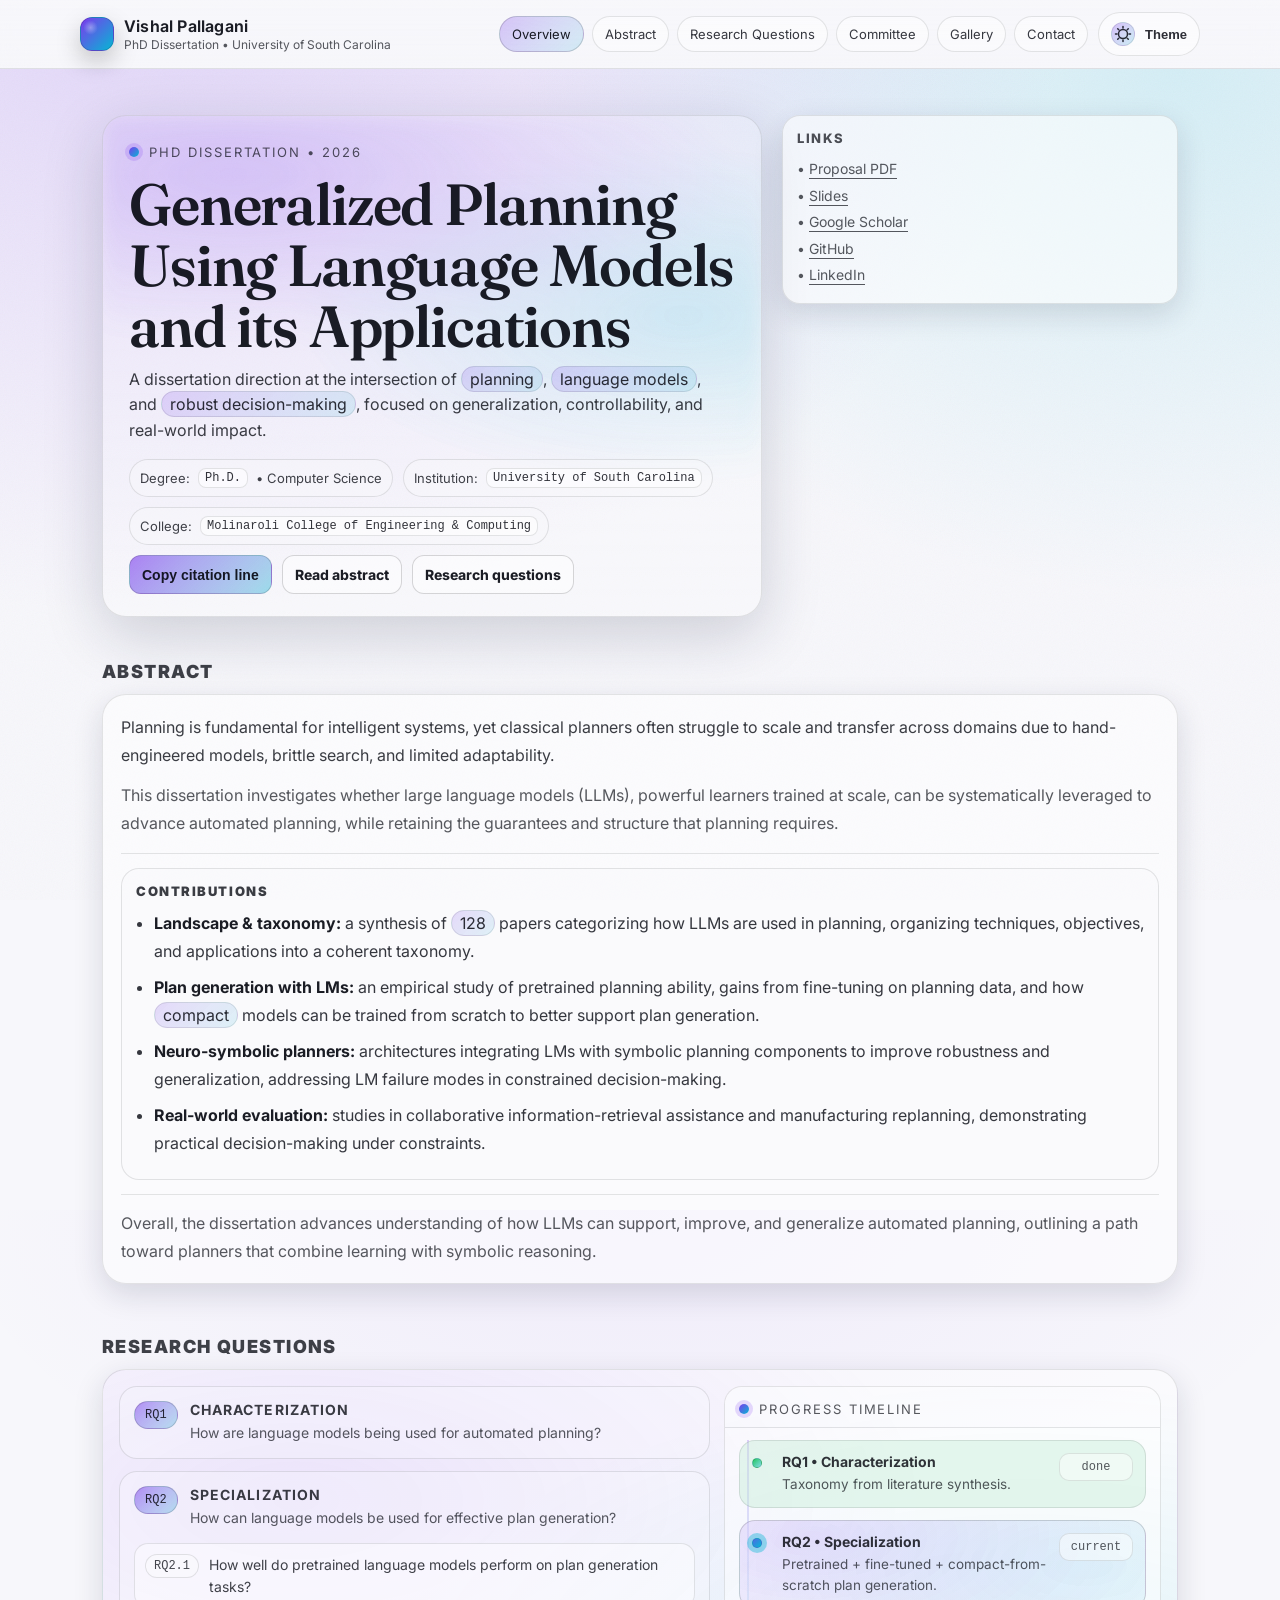
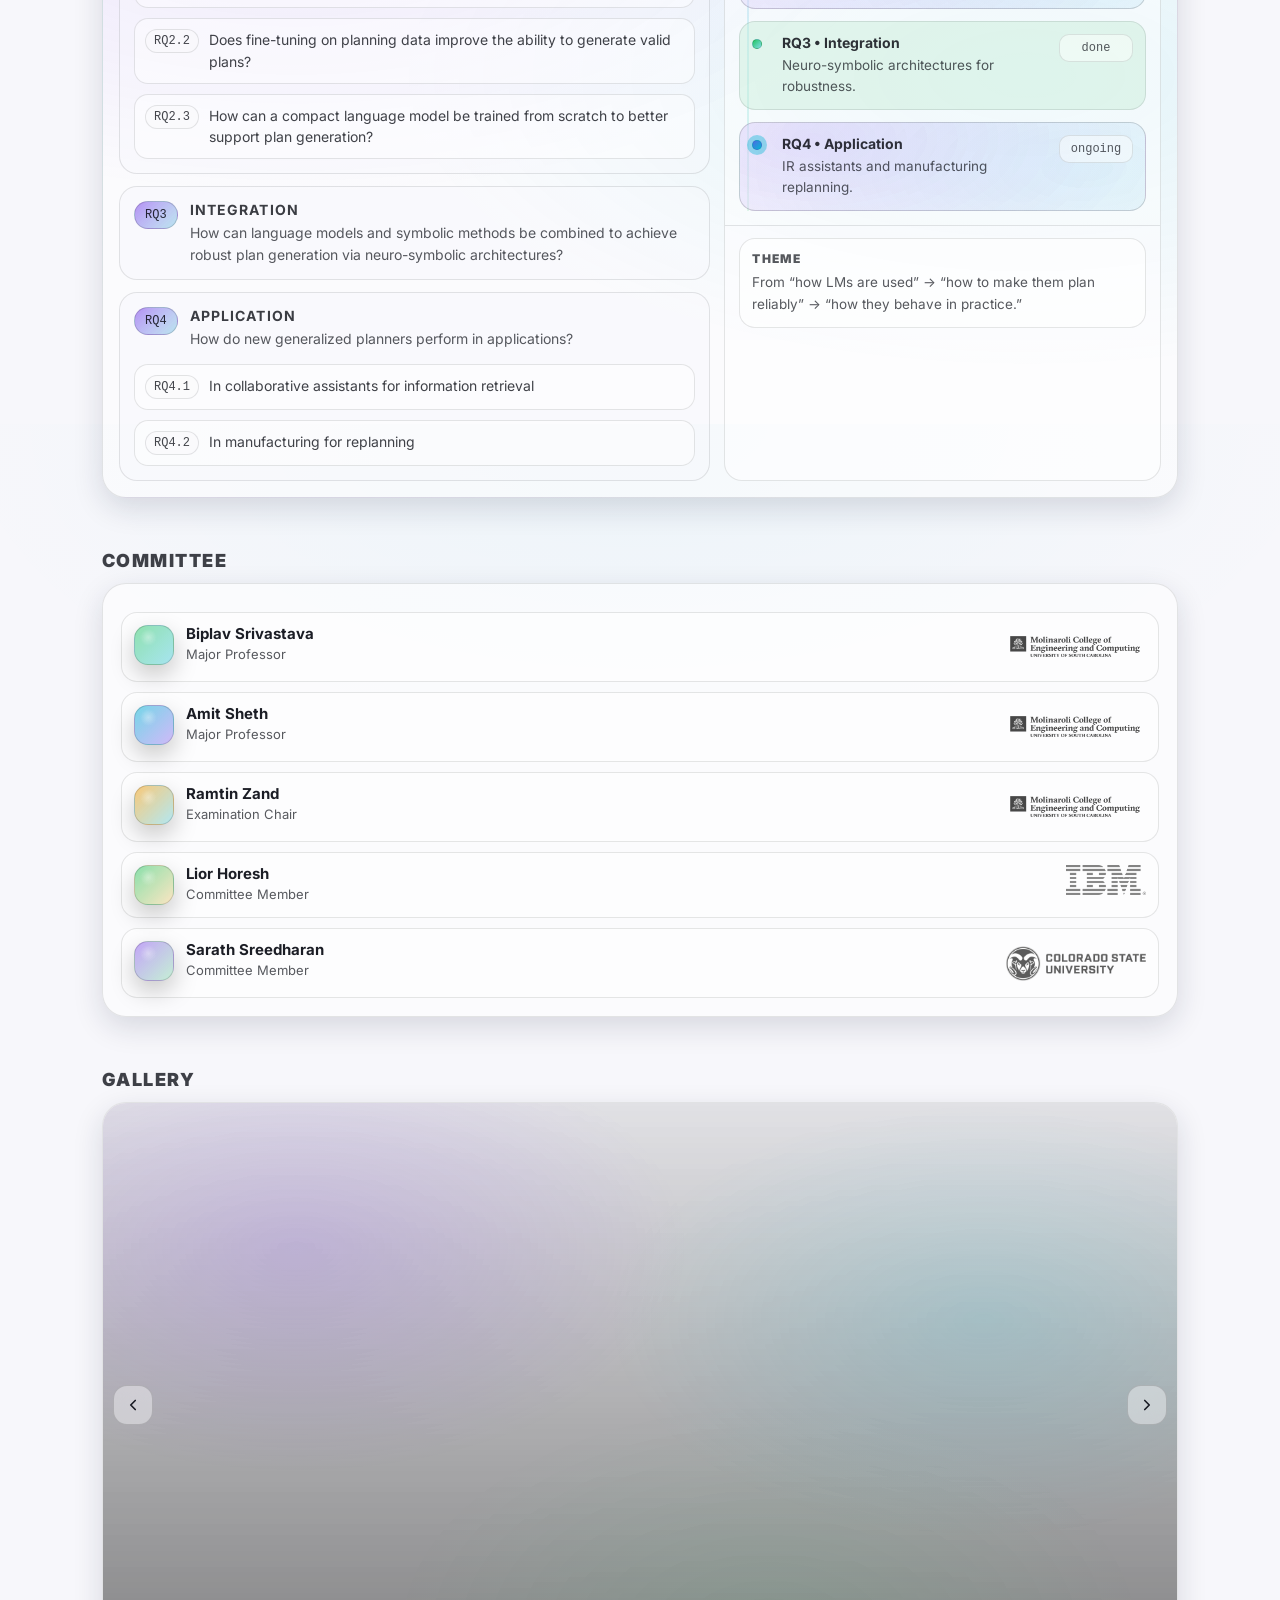
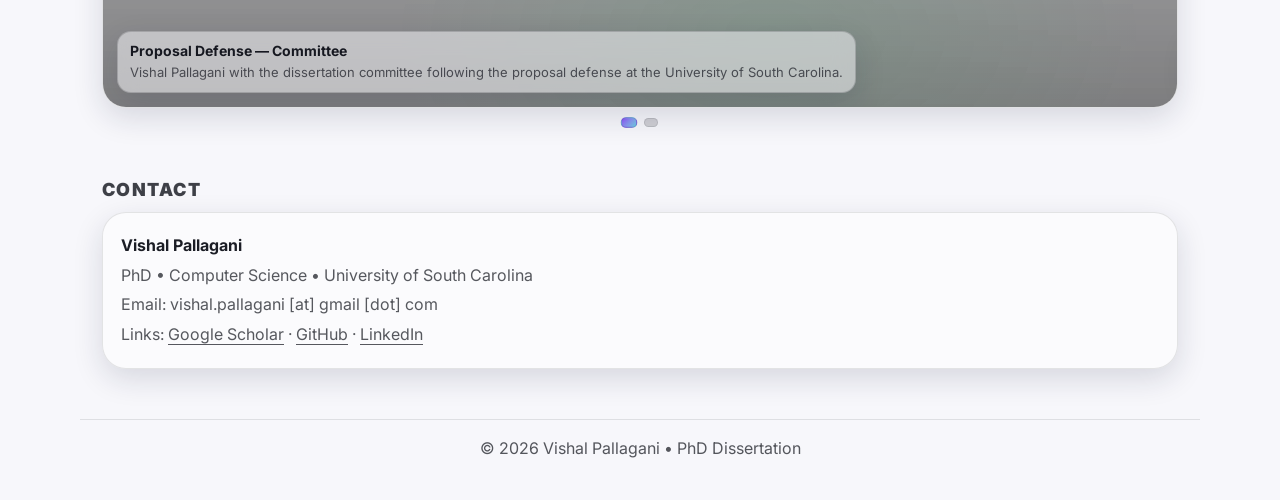
==== commit 32bc3a3e: "fixed link reps" ====
--- a/index.html
+++ b/index.html
@@ -414,16 +414,17 @@
       <div class="panel reveal">
         <div class="pad">
           <p class="muted" style="margin:0; line-height:1.85">
-            <strong style="color:var(--text)">Vishal Pallagani</strong><br />
-            PhD • Computer Science • University of South Carolina<br />
-            <span class="muted">Email:</span> <a class="underline" href="#" onclick="return false;">(add your
-              email)</a><br />
-            <span class="muted">Links:</span>
-            <a class="underline" href="#" onclick="return false;">Google Scholar</a> ·
-            <a class="underline" href="#" onclick="return false;">Website</a> ·
-            <a class="underline" href="#" onclick="return false;">GitHub</a> ·
-            <a class="underline" href="#" onclick="return false;">LinkedIn</a>
-          </p>
+          <strong style="color:var(--text)">Vishal Pallagani</strong><br />
+          PhD • Computer Science • University of South Carolina<br />
+          <span class="muted">Email:</span>
+          <span>vishal.pallagani [at] gmail [dot] com</span><br />
+          <span class="muted">Links:</span>
+          <a class="underline" href="https://scholar.google.com/citations?user=uUkfixUAAAAJ&hl=en" target="_blank">Google Scholar</a>
+          ·
+          <a class="underline" href="https://github.com/VishalPallagani" target="_blank">GitHub</a>
+          ·
+          <a class="underline" href="https://www.linkedin.com/in/vishalpallagani" target="_blank">LinkedIn</a>
+        </p>
         </div>
       </div>
     </div>
@@ -438,4 +439,4 @@
   <script src="main.js" defer></script>
 </body>
 
-</html>+</html>
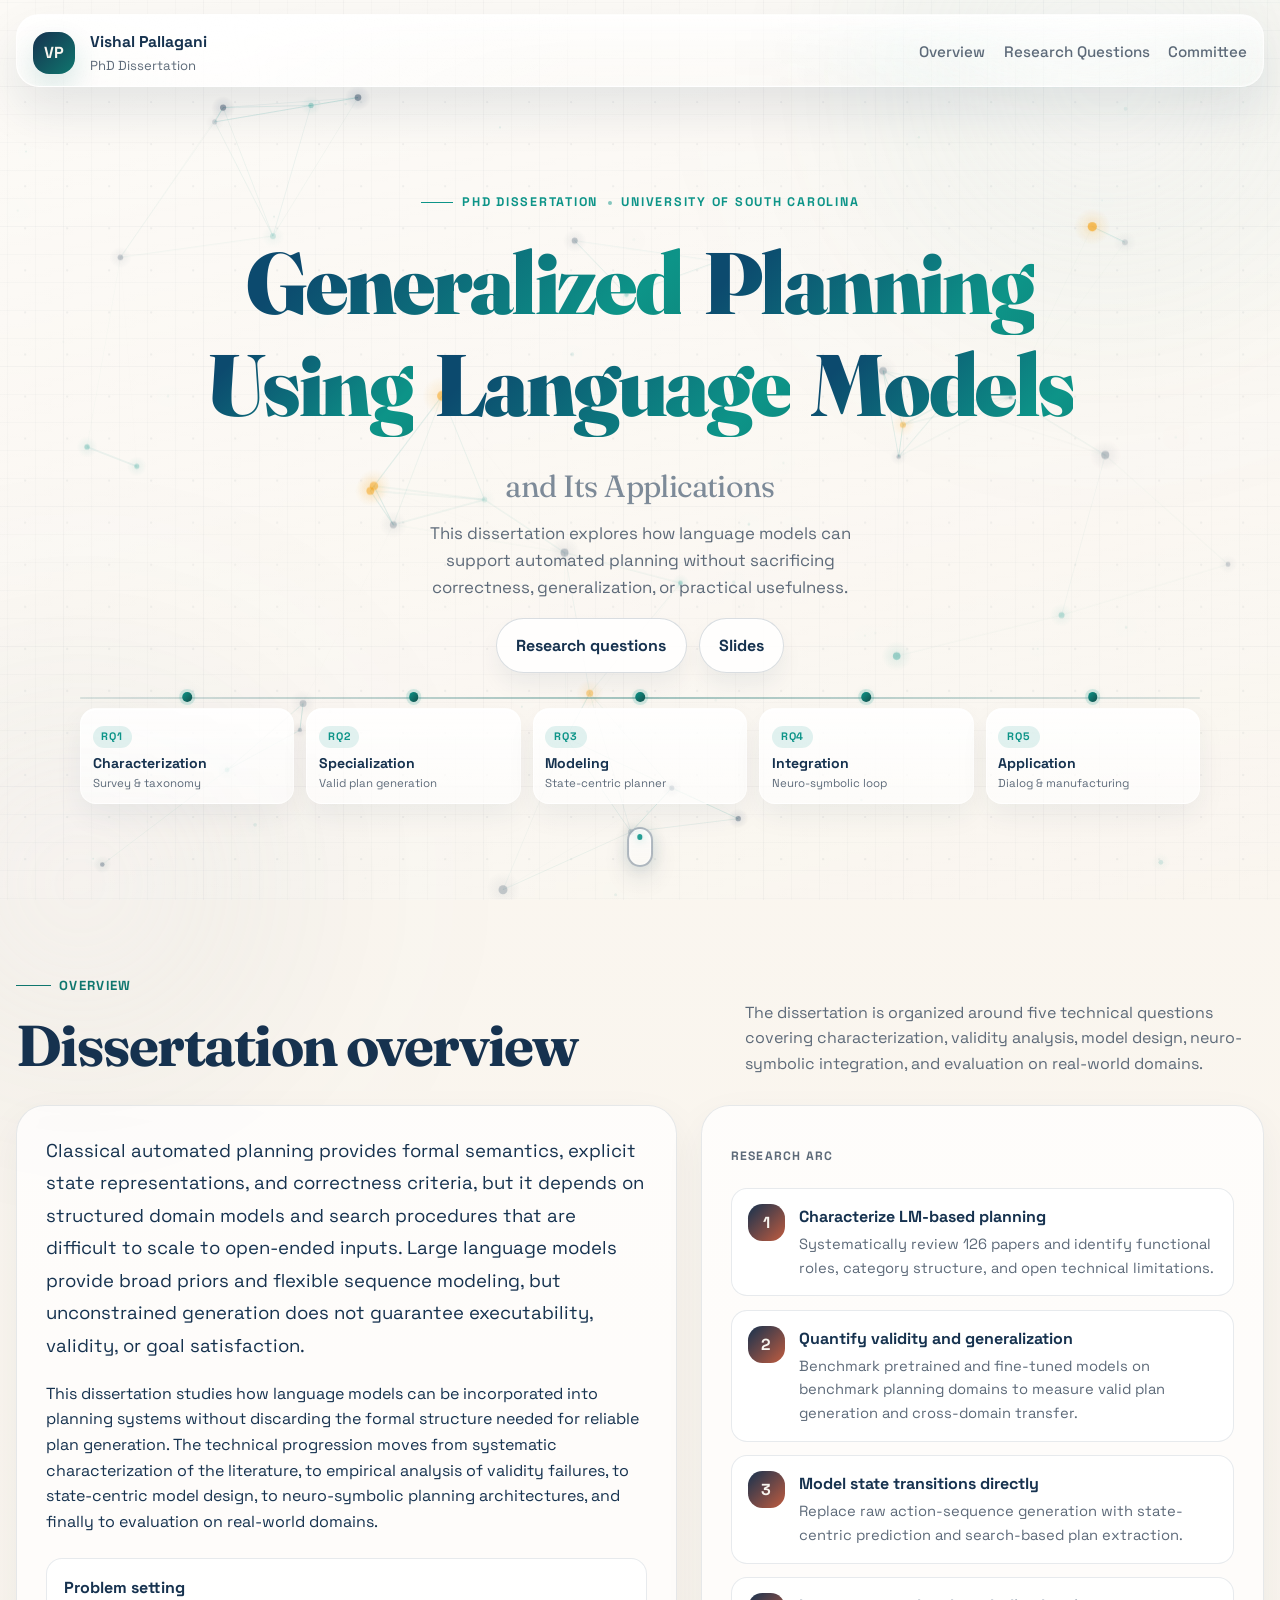
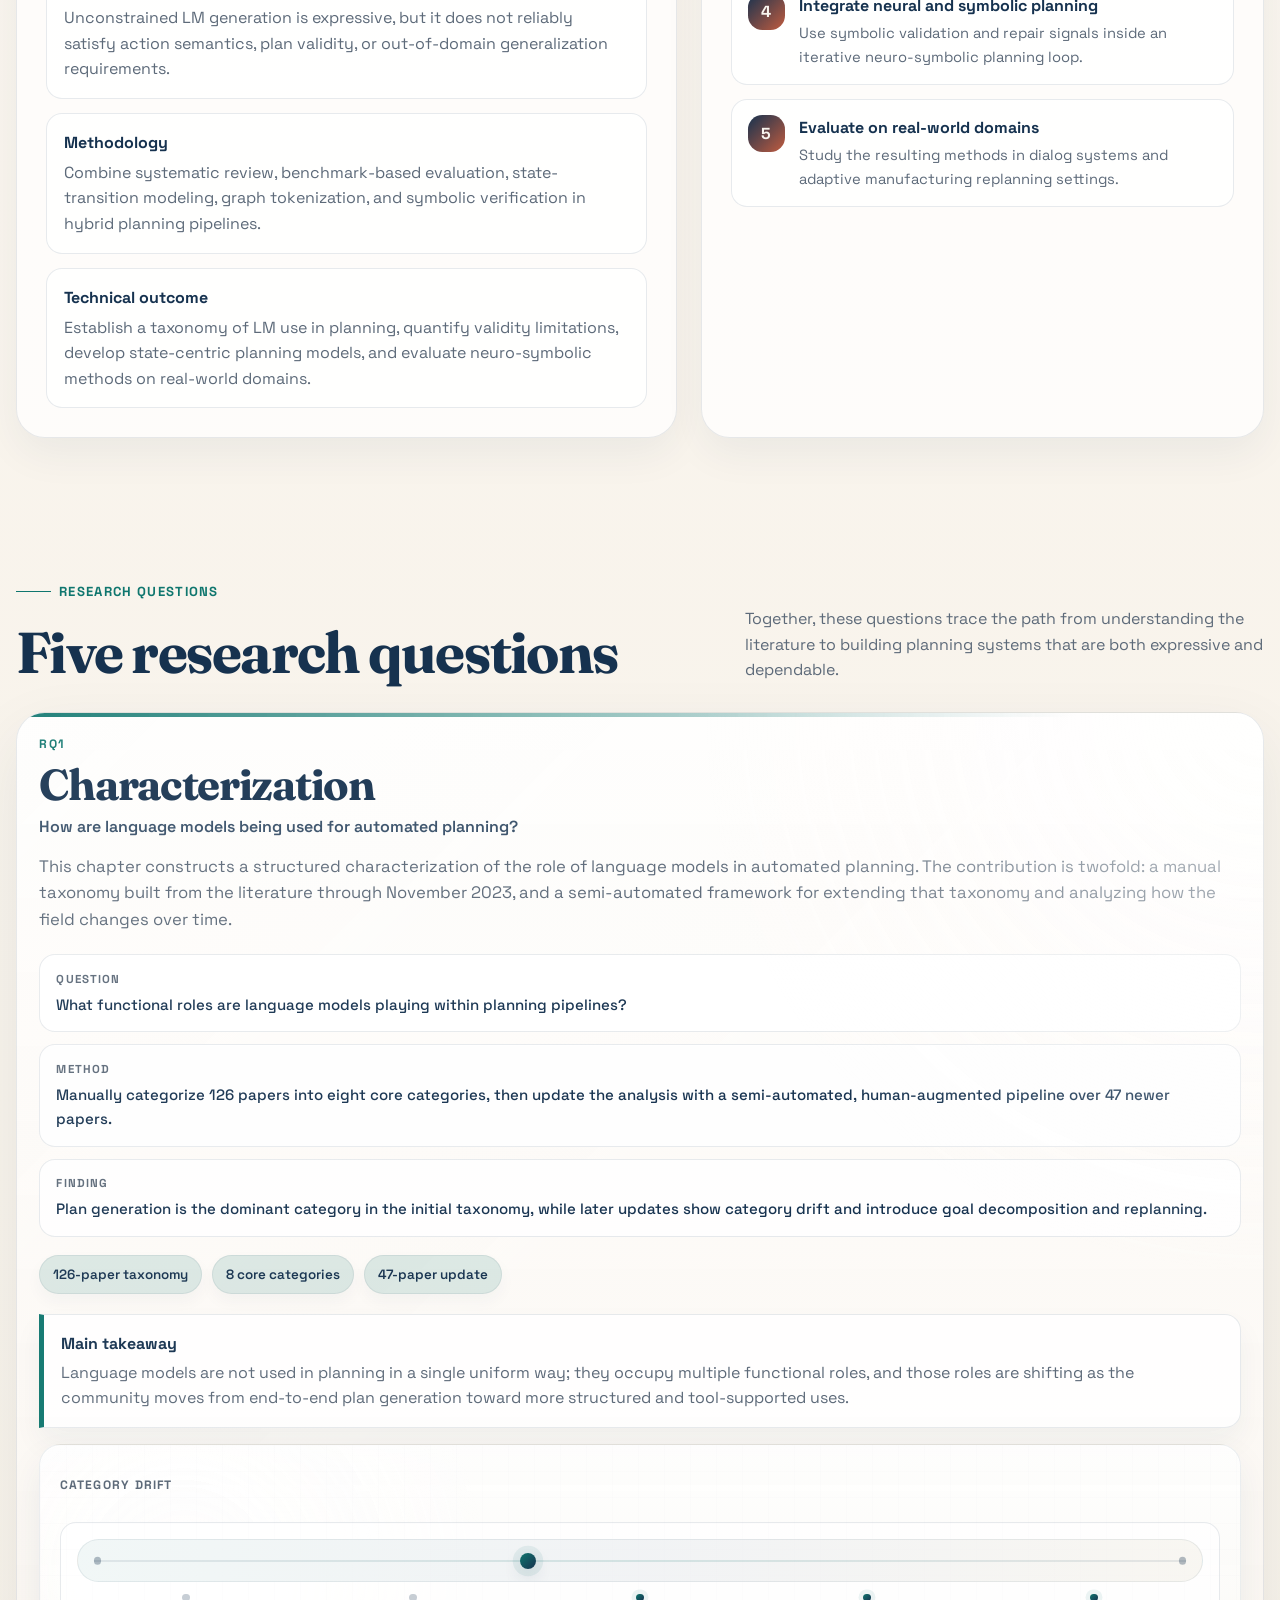
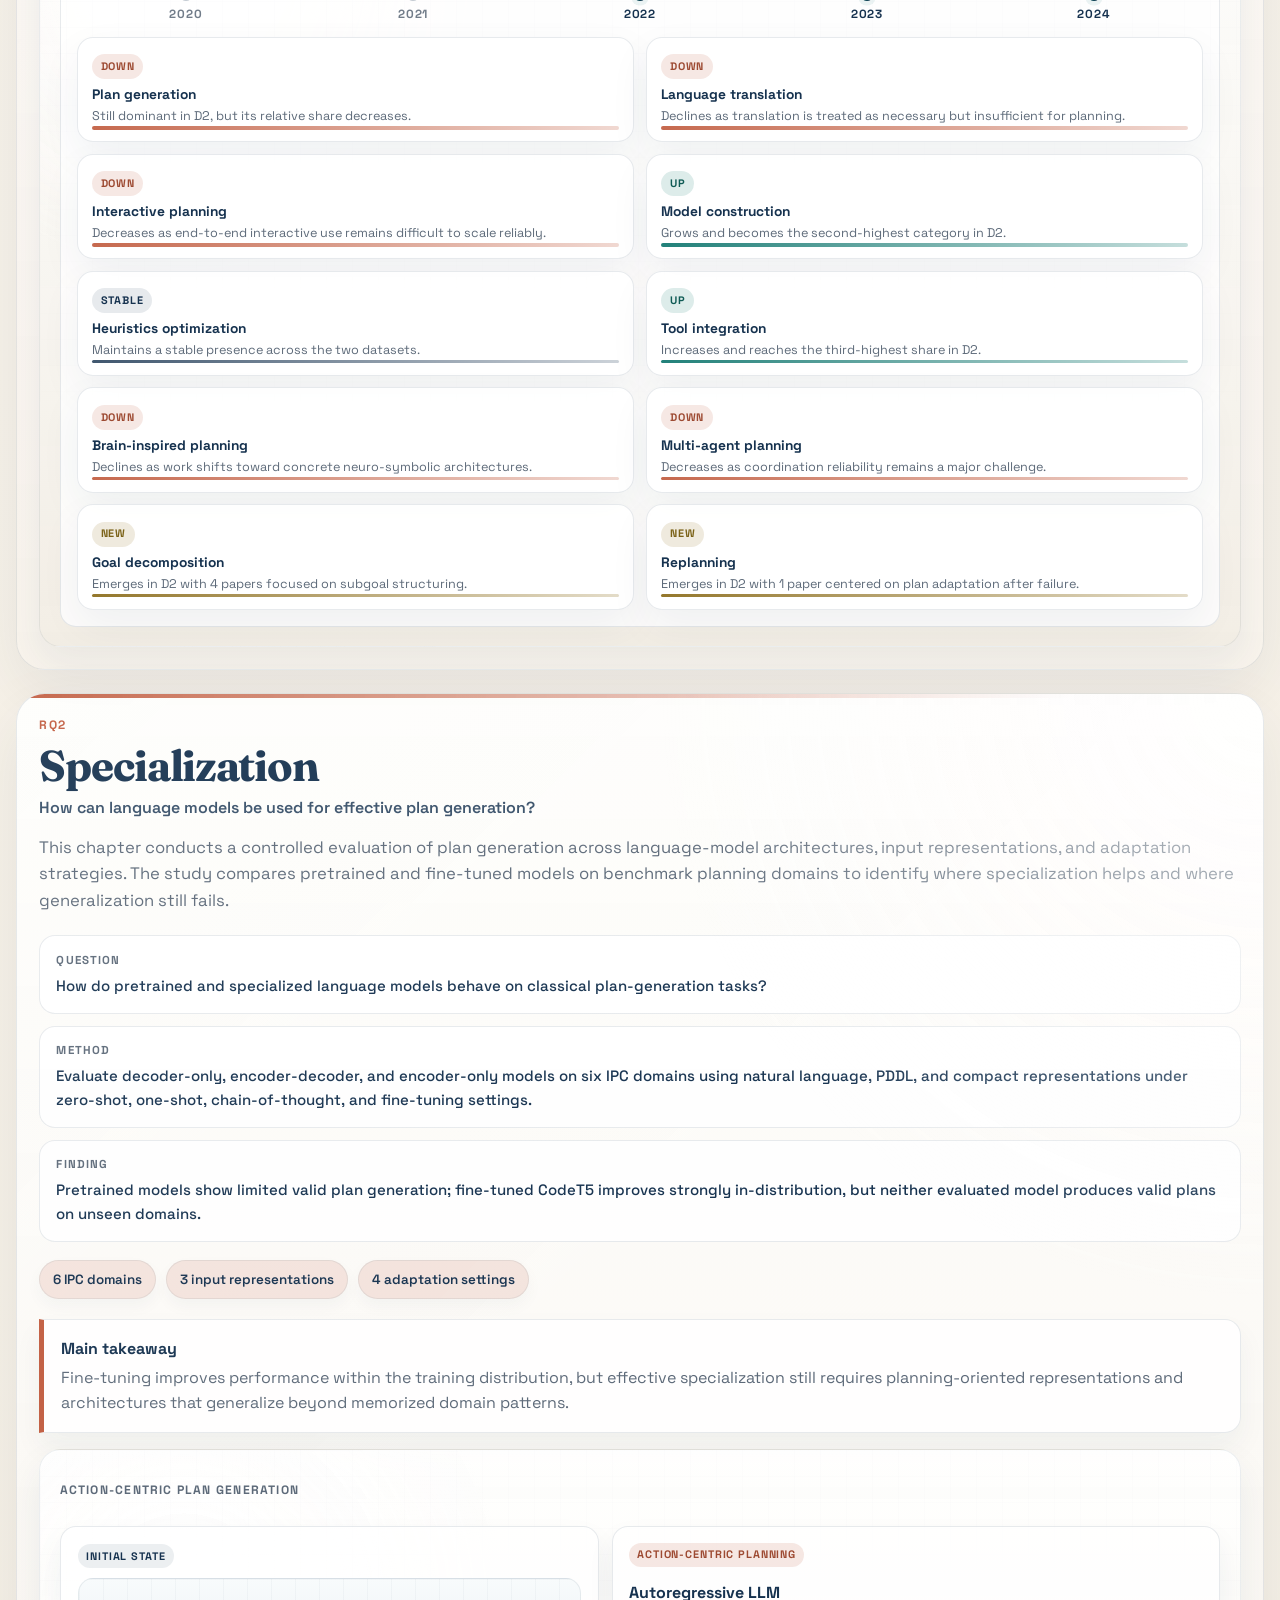
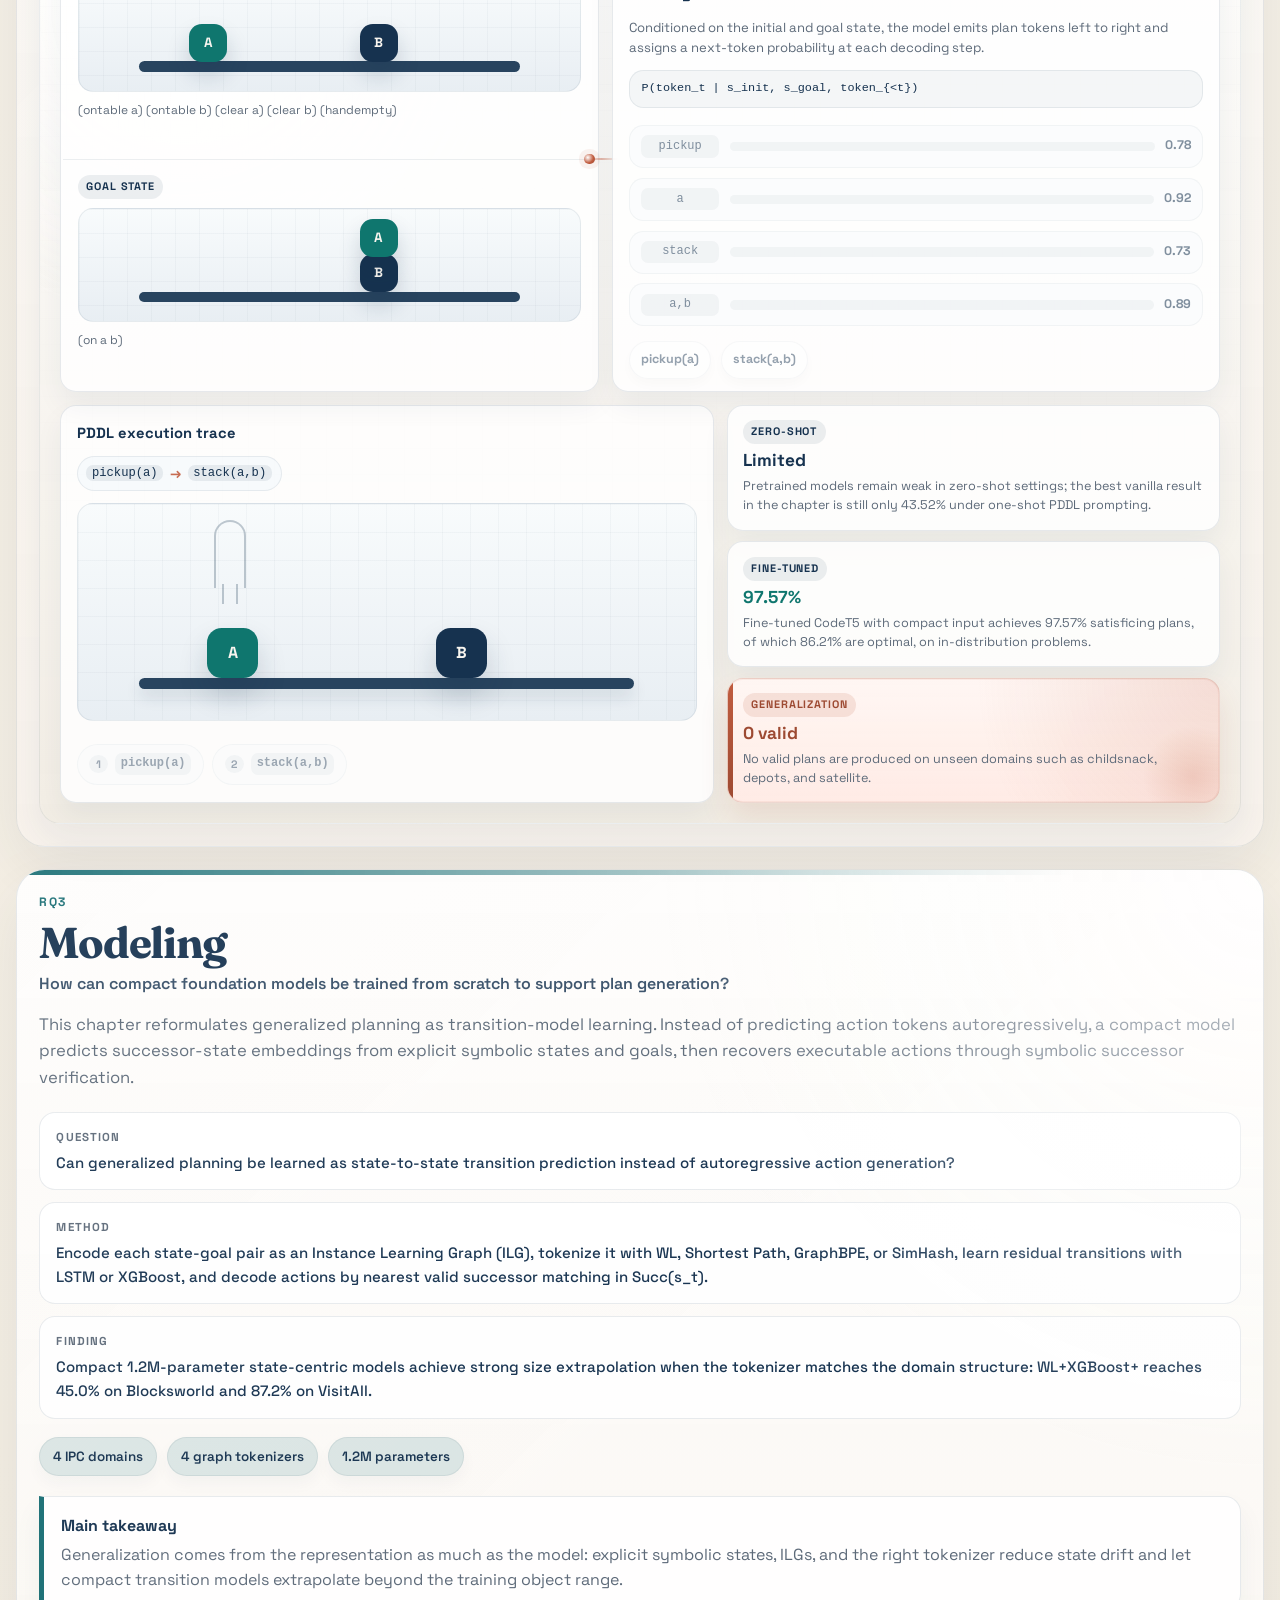
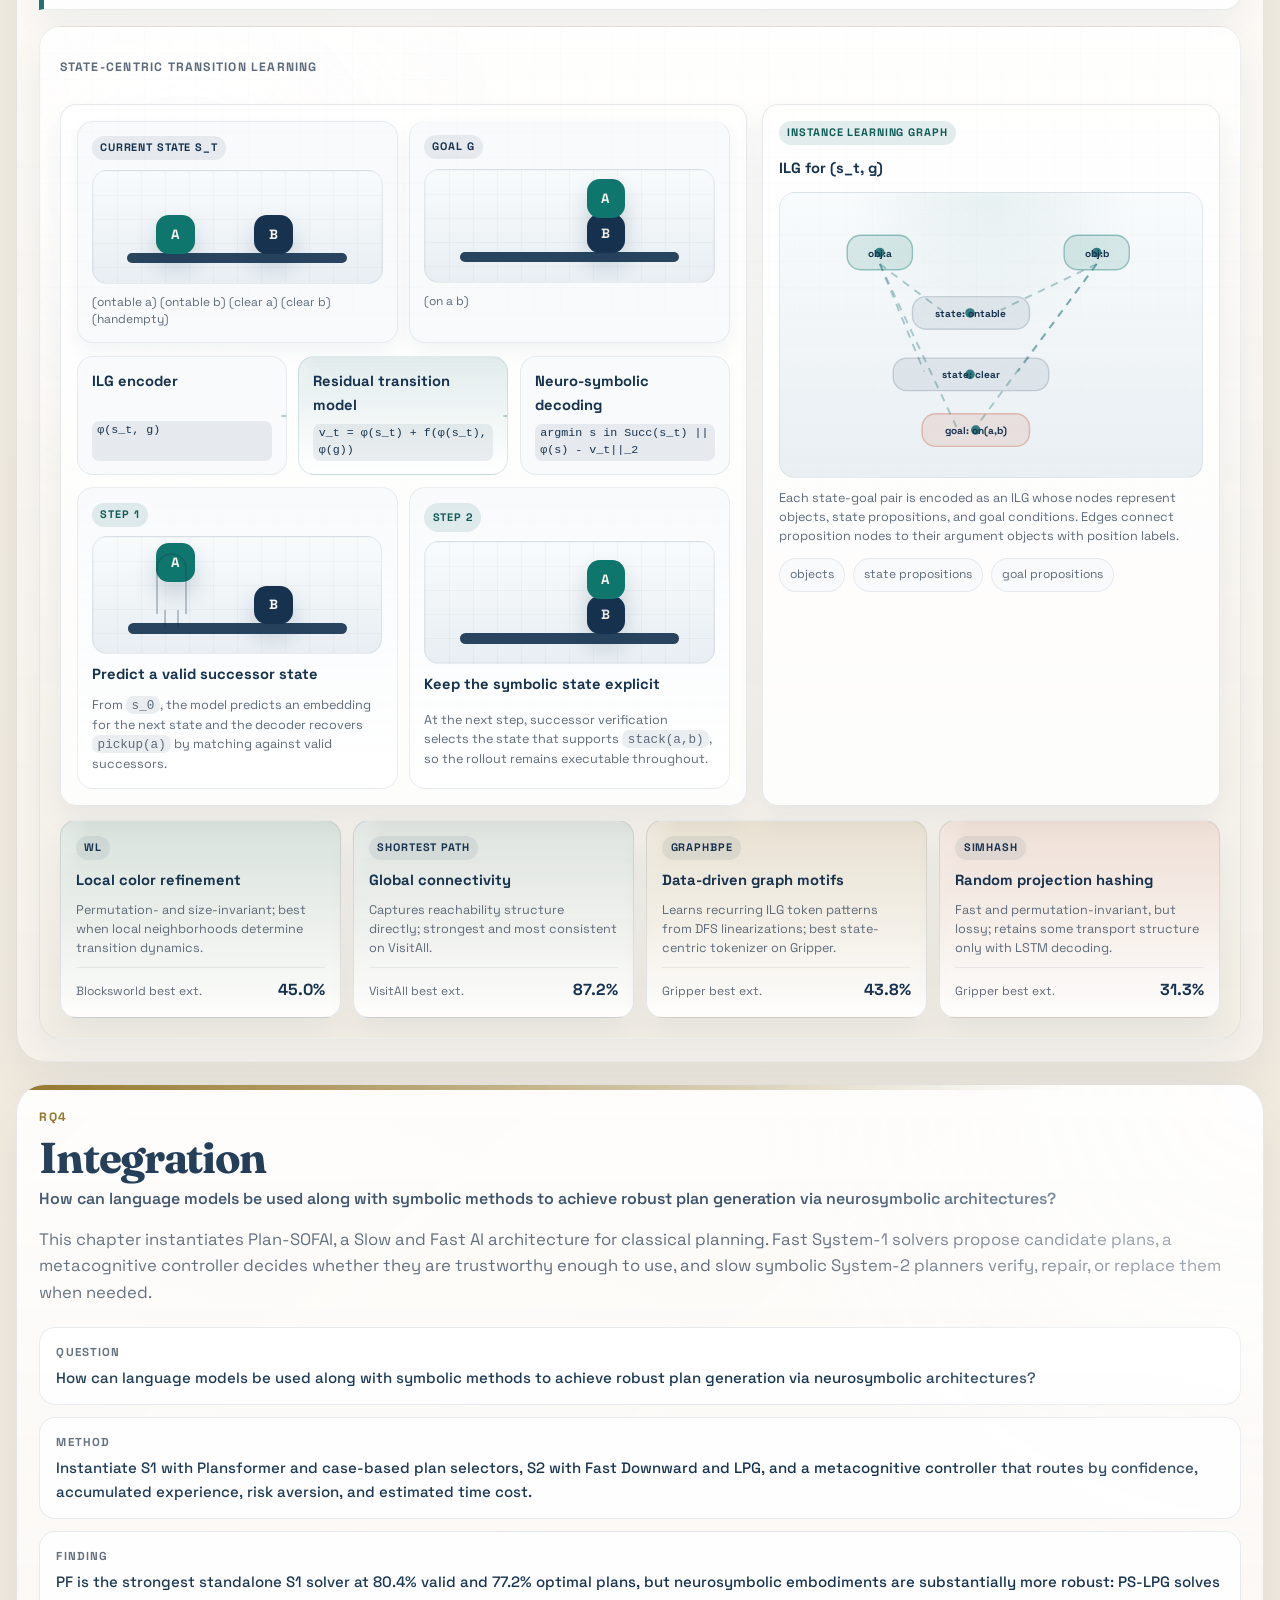
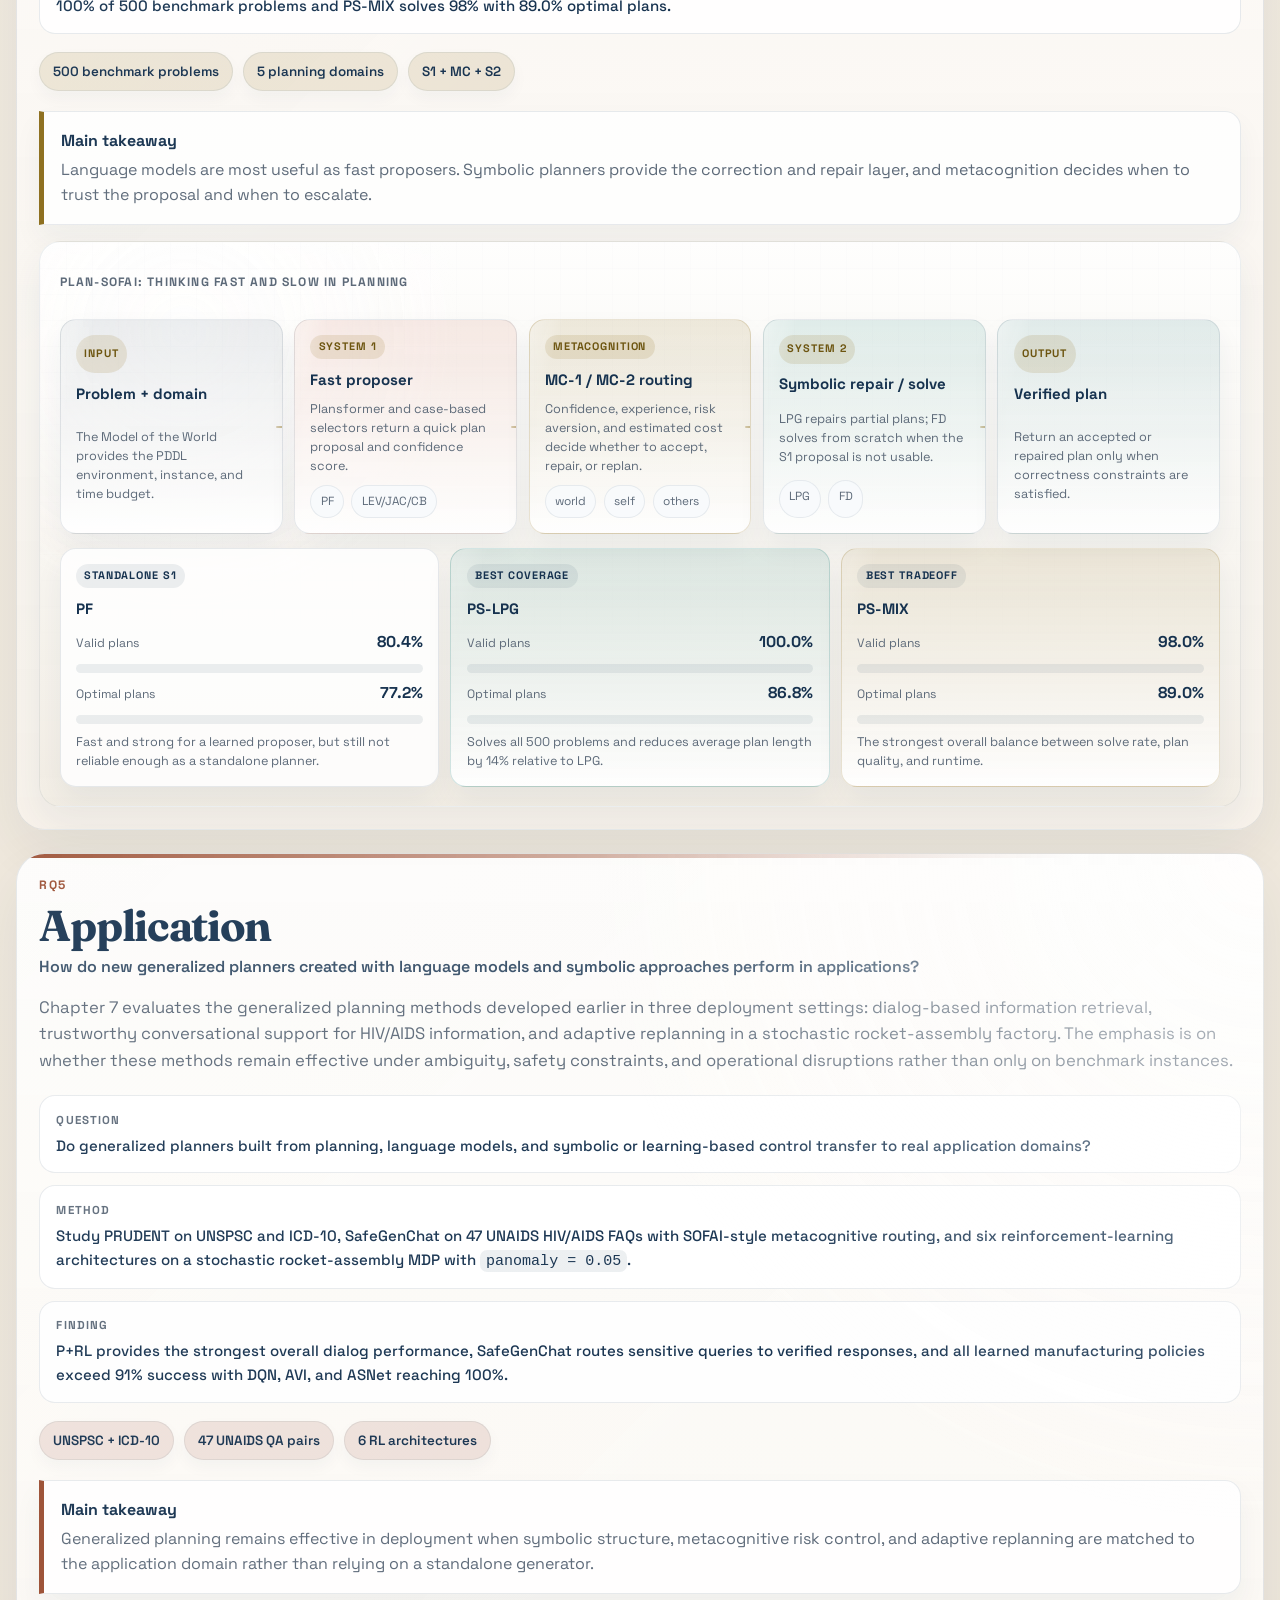
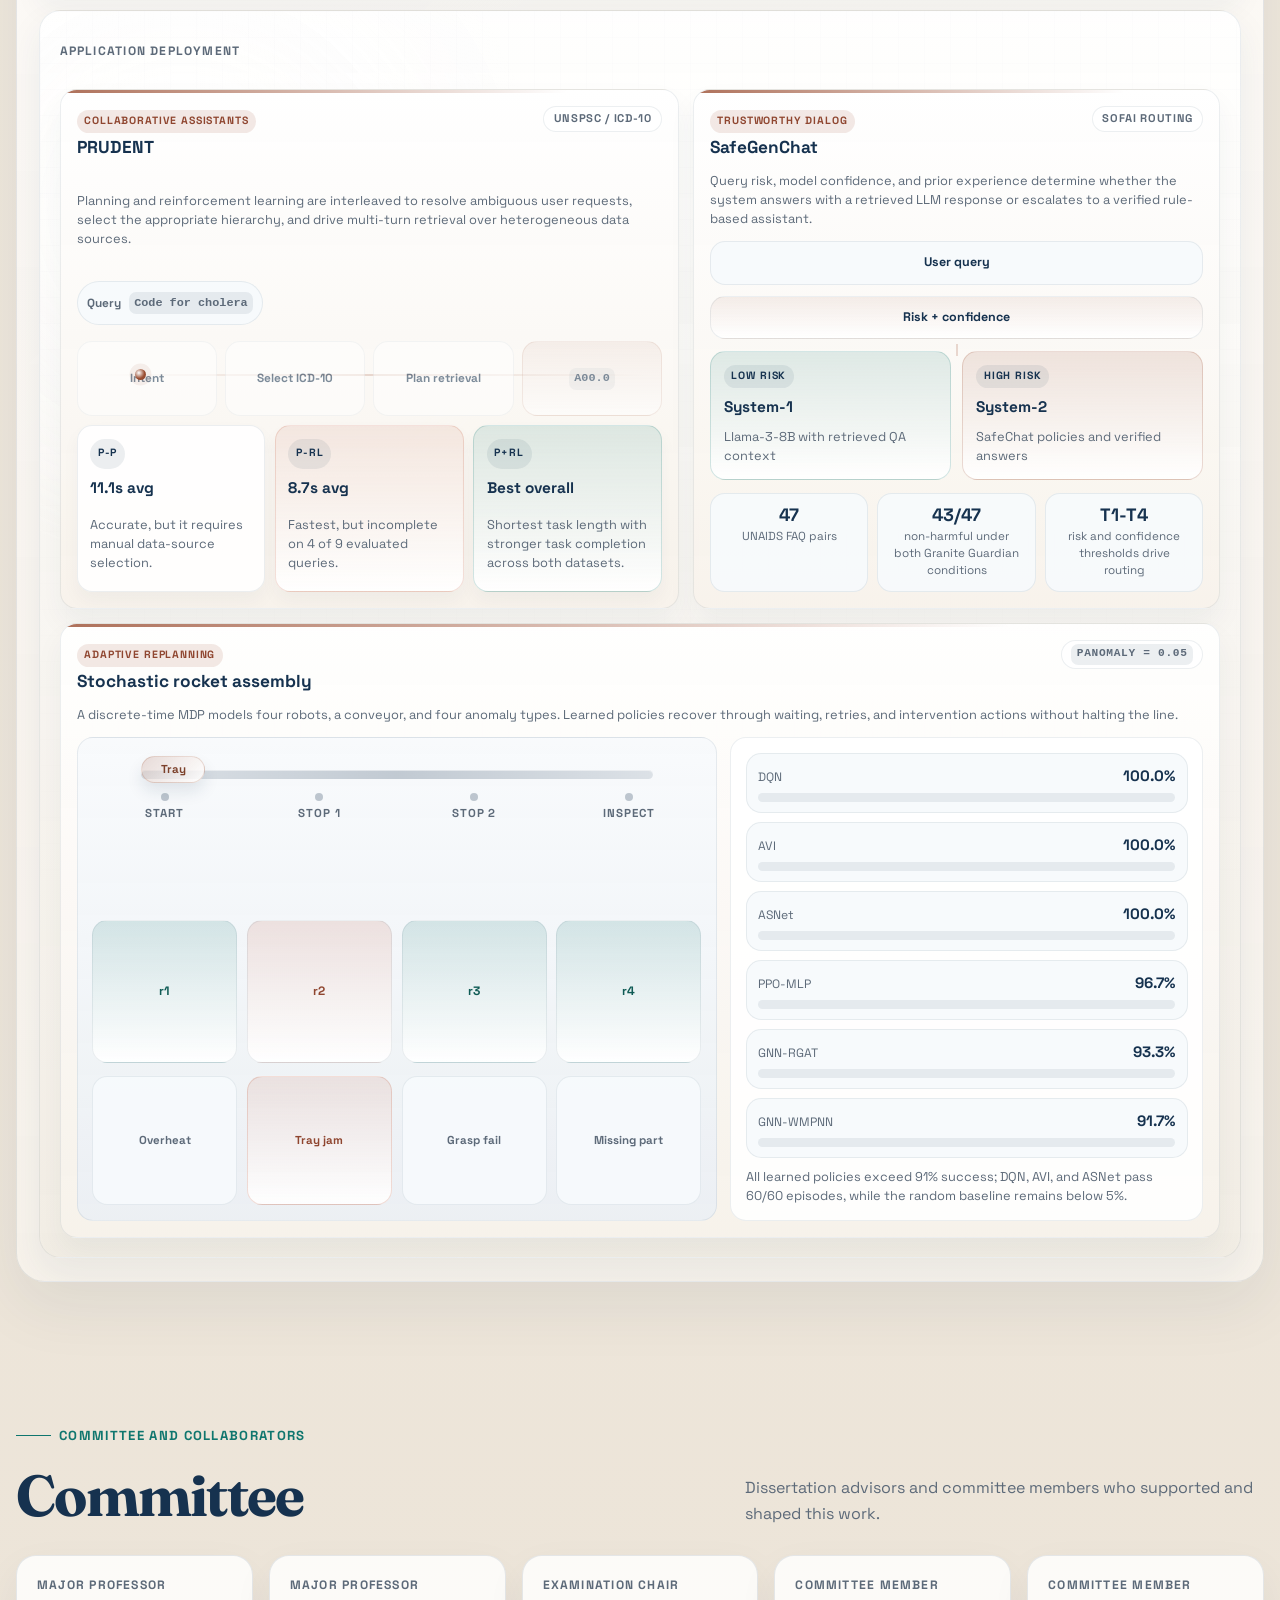
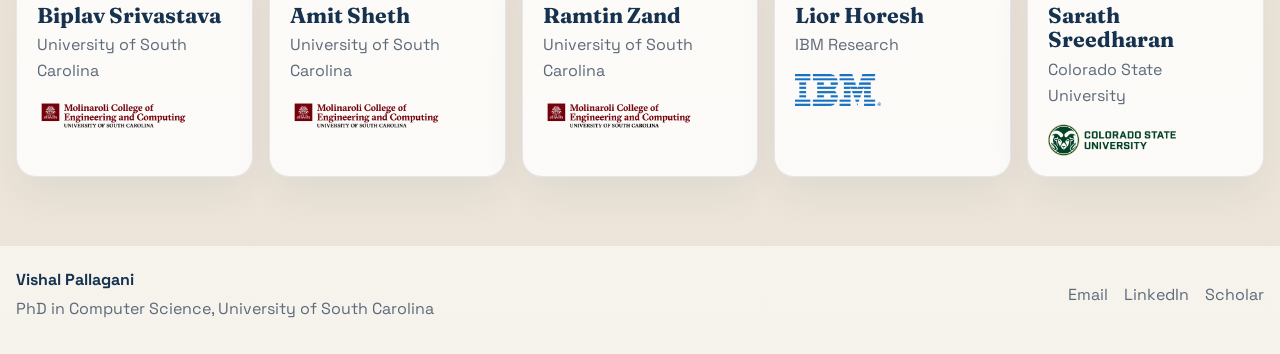
==== commit 3e163d47: "Add files via upload" ====
--- a/index.html
+++ b/index.html
@@ -1,442 +1,1083 @@
-<!doctype html>
-<html lang="en" data-theme="light">
-
-<head>
-  <meta charset="utf-8" />
-  <meta name="viewport" content="width=device-width, initial-scale=1" />
-  <meta name="theme-color" content="#f7f7fb" />
-  <meta name="description"
-    content="PhD Dissertation Proposal — Generalized Planning Using Language Models and its Applications — Vishal Pallagani" />
-  <title>Vishal Pallagani - PhD Dissertation Proposal</title>
-
-  <link rel="preconnect" href="https://fonts.googleapis.com">
-  <link rel="preconnect" href="https://fonts.gstatic.com" crossorigin>
-  <link
-    href="https://fonts.googleapis.com/css2?family=Inter:wght@300;400;500;600;700&family=Fraunces:opsz,wght@9..144,450;9..144,600&display=swap"
-    rel="stylesheet">
-
-  <link rel="stylesheet" href="styles.css" />
-</head>
-
-<body>
-  <div class="bg-noise" aria-hidden="true"></div>
-
-  <div class="topbar">
-    <div class="wrap topbar-inner">
-      <div class="brand">
-        <div class="mark" aria-hidden="true"></div>
-        <div>
-          <strong>Vishal Pallagani</strong>
-          <small>PhD Dissertation • University of South Carolina</small>
-        </div>
-      </div>
-
-      <div class="top-actions">
-        <nav class="nav" aria-label="Section navigation">
-          <a class="pill" href="#overview">Overview</a>
-          <a class="pill" href="#abstract">Abstract</a>
-          <a class="pill" href="#questions">Research Questions</a>
-          <a class="pill" href="#committee">Committee</a>
-          <a class="pill" href="#gallery">Gallery</a>
-          <a class="pill" href="#contact">Contact</a>
-        </nav>
-
-        <button class="theme-toggle" id="themeToggle" type="button" aria-label="Toggle theme" title="Toggle theme">
-          <span class="theme-ic" aria-hidden="true">
-            <svg class="sun" width="18" height="18" viewBox="0 0 24 24" fill="none">
-              <path d="M12 18a6 6 0 1 0 0-12 6 6 0 0 0 0 12Z" stroke="currentColor" stroke-width="2"
-                stroke-linecap="round" />
-              <path
-                d="M12 2v2M12 20v2M4.93 4.93l1.41 1.41M17.66 17.66l1.41 1.41M2 12h2M20 12h2M4.93 19.07l1.41-1.41M17.66 6.34l1.41-1.41"
-                stroke="currentColor" stroke-width="2" stroke-linecap="round" />
-            </svg>
-            <svg class="moon" width="18" height="18" viewBox="0 0 24 24" fill="none">
-              <path d="M21 13.2A8.2 8.2 0 0 1 10.8 3a6.8 6.8 0 1 0 10.2 10.2Z" stroke="currentColor" stroke-width="2"
-                stroke-linecap="round" stroke-linejoin="round" />
-            </svg>
-          </span>
-          <span class="theme-label">Theme</span>
-        </button>
-      </div>
-    </div>
-  </div>
-
-  <header class="hero" id="overview">
-    <div class="wrap hero-grid">
-      <div class="card hero-main reveal">
-        <div class="kicker"><span class="kdot"></span> PhD Dissertation • 2026</div>
-        <h1>Generalized Planning Using Language Models and its Applications</h1>
-        <p class="subtitle">
-          A dissertation direction at the intersection of <span class="hi">planning</span>, <span class="hi">language
-            models</span>,
-          and <span class="hi">robust decision-making</span>, focused on generalization, controllability, and real-world
-          impact.
-        </p>
-
-        <div class="meta-row" aria-label="Proposal metadata">
-          <div class="tag">Degree: <code>Ph.D.</code> • Computer Science</div>
-          <div class="tag">Institution: <code>University of South Carolina</code></div>
-          <div class="tag">College: <code>Molinaroli College of Engineering &amp; Computing</code></div>
-        </div>
-
-        <div class="btns">
-          <button class="btn primary" id="copyCiteBtn" type="button">Copy citation line</button>
-          <a class="btn" href="#abstract">Read abstract</a>
-          <a class="btn" href="#questions">Research questions</a>
-        </div>
-      </div>
-
-      <aside class="hero-side reveal">
-        <div class="mini">
-          <h3>Links</h3>
-          <p class="muted">
-            <span class="qlinks">
-              • <a class="underline" href="https://drive.google.com/file/d/1cgSR78VNK4xhm8DXXyPy8-_clko_kQRC/view?usp=sharing" target="blank">Proposal PDF</a><br />
-              • <a class="underline" href="https://docs.google.com/presentation/d/1ycjnwILq30ywgB2Tlr7OOjqh1jRIEbMX-HTZY5TJvVE/edit?usp=sharing" target="_blank">Slides</a><br />
-              • <a class="underline" href="https://scholar.google.com/citations?user=uUkfixUAAAAJ&hl=en" target="_blank">Google Scholar</a><br />
-              • <a class="underline" href="https://github.com/VishalPallagani" target="_blank">GitHub</a><br />
-              • <a class="underline" href="https://www.linkedin.com/in/vishalpallagani" target="_blank">LinkedIn</a>
-            </span>
-          </p>
-        </div>
-      </aside>
-    </div>
-  </header>
-
-  <section id="abstract">
-    <div class="wrap">
-      <div class="section-title">
-        <h2>Abstract</h2>
-      </div>
-
-      <div class="panel reveal">
-        <div class="pad">
-          <div class="abstract-prose">
-            <p class="lead">
-              Planning is fundamental for intelligent systems, yet classical planners often struggle to scale and
-              transfer across domains due to
-              hand-engineered models, brittle search, and limited adaptability.
-            </p>
-
-            <p class="muted" style="margin-top:12px; line-height:1.75">
-              This dissertation investigates whether large language models (LLMs), powerful learners trained at scale, can
-              be
-              systematically leveraged to advance automated planning, while retaining the guarantees and structure that
-              planning requires.
-            </p>
-
-            <div class="hr"></div>
-
-            <div class="abs-block">
-              <h3>Contributions</h3>
-              <ul>
-                <li>
-                  <strong>Landscape &amp; taxonomy:</strong> a synthesis of <span class="hi">128</span> papers
-                  categorizing how LLMs are used in planning,
-                  organizing techniques, objectives, and applications into a coherent taxonomy.
-                </li>
-                <li>
-                  <strong>Plan generation with LMs:</strong> an empirical study of pretrained planning ability, gains
-                  from fine-tuning on planning data,
-                  and how <span class="hi">compact</span> models can be trained from scratch to better support plan
-                  generation.
-                </li>
-                <li>
-                  <strong>Neuro-symbolic planners:</strong> architectures integrating LMs with symbolic planning
-                  components to improve robustness and generalization,
-                  addressing LM failure modes in constrained decision-making.
-                </li>
-                <li>
-                  <strong>Real-world evaluation:</strong> studies in collaborative information-retrieval assistance and
-                  manufacturing replanning,
-                  demonstrating practical decision-making under constraints.
-                </li>
-              </ul>
-            </div>
-
-            <div class="hr"></div>
-
-            <p class="muted" style="margin:0; line-height:1.75">
-              Overall, the dissertation advances understanding of how LLMs can support, improve, and generalize
-              automated planning,
-              outlining a path toward planners that combine learning with symbolic reasoning.
-            </p>
-          </div>
-        </div>
-      </div>
-    </div>
-  </section>
-
-  <section id="questions">
-    <div class="wrap">
-      <div class="section-title">
-        <h2>Research Questions</h2>
-      </div>
-
-      <div class="rq-shell reveal">
-        <div class="rq-grid">
-          <div class="rq-left">
-            <div class="rq-card">
-              <div class="rq-head">
-                <span class="rq-badge">RQ1</span>
-                <div class="rq-title">
-                  <strong>Characterization</strong>
-                  <span>How are language models being used for automated planning?</span>
-                </div>
-              </div>
-            </div>
-
-            <div class="rq-card">
-              <div class="rq-head">
-                <span class="rq-badge">RQ2</span>
-                <div class="rq-title">
-                  <strong>Specialization</strong>
-                  <span>How can language models be used for effective plan generation?</span>
-                </div>
-              </div>
-
-              <div class="rq-sub">
-                <div class="rq-subitem">
-                  <span class="rq-mini">RQ2.1</span>
-                  <span>How well do pretrained language models perform on plan generation tasks?</span>
-                </div>
-                <div class="rq-subitem">
-                  <span class="rq-mini">RQ2.2</span>
-                  <span>Does fine-tuning on planning data improve the ability to generate valid plans?</span>
-                </div>
-                <div class="rq-subitem">
-                  <span class="rq-mini">RQ2.3</span>
-                  <span>How can a compact language model be trained from scratch to better support plan
-                    generation?</span>
-                </div>
-              </div>
-            </div>
-
-            <div class="rq-card">
-              <div class="rq-head">
-                <span class="rq-badge">RQ3</span>
-                <div class="rq-title">
-                  <strong>Integration</strong>
-                  <span>How can language models and symbolic methods be combined to achieve robust plan generation via
-                    neuro-symbolic architectures?</span>
-                </div>
-              </div>
-            </div>
-
-            <div class="rq-card">
-              <div class="rq-head">
-                <span class="rq-badge">RQ4</span>
-                <div class="rq-title">
-                  <strong>Application</strong>
-                  <span>How do new generalized planners perform in applications?</span>
-                </div>
-              </div>
-
-              <div class="rq-sub">
-                <div class="rq-subitem">
-                  <span class="rq-mini">RQ4.1</span>
-                  <span>In collaborative assistants for information retrieval</span>
-                </div>
-                <div class="rq-subitem">
-                  <span class="rq-mini">RQ4.2</span>
-                  <span>In manufacturing for replanning</span>
-                </div>
-              </div>
-            </div>
-          </div>
-
-          <div class="rq-right">
-            <div class="rq-rail">
-              <div class="rail-top">
-                <div class="kicker"><span class="kdot"></span> Progress timeline</div>
-              </div>
-
-              <div class="rail">
-                <div class="rail-item done">
-                  <span class="rail-dot" aria-hidden="true"></span>
-                  <div class="rail-body">
-                    <strong>RQ1 • Characterization</strong>
-                    <span>Taxonomy from literature synthesis.</span>
-                  </div>
-                  <span class="rail-date">done</span>
-                </div>
-
-                <div class="rail-item current">
-                  <span class="rail-dot" aria-hidden="true"></span>
-                  <div class="rail-body">
-                    <strong>RQ2 • Specialization</strong>
-                    <span>Pretrained + fine-tuned + compact-from-scratch plan generation.</span>
-                  </div>
-                  <span class="rail-date">current</span>
-                </div>
-
-                <div class="rail-item done">
-                  <span class="rail-dot" aria-hidden="true"></span>
-                  <div class="rail-body">
-                    <strong>RQ3 • Integration</strong>
-                    <span>Neuro-symbolic architectures for robustness.</span>
-                  </div>
-                  <span class="rail-date">done</span>
-                </div>
-
-                <div class="rail-item current">
-                  <span class="rail-dot" aria-hidden="true"></span>
-                  <div class="rail-body">
-                    <strong>RQ4 • Application</strong>
-                    <span>IR assistants and manufacturing replanning.</span>
-                  </div>
-                  <span class="rail-date">ongoing</span>
-                </div>
-              </div>
-
-              <div class="rail-foot">
-                <div class="rail-note">
-                  <div class="rail-note-k">Theme</div>
-                  <div class="rail-note-v">From “how LMs are used” → “how to make them plan reliably” → “how they behave
-                    in practice.”</div>
-                </div>
-              </div>
-            </div>
-          </div>
-
-        </div>
-      </div>
-
-    </div>
-  </section>
-
-  <section id="committee">
-    <div class="wrap">
-      <div class="section-title">
-        <h2>Committee</h2>
-      </div>
-
-      <div class="panel reveal">
-        <div class="pad">
-          <div class="committee">
-            <div class="person">
-              <div class="avatar" aria-hidden="true"></div>
-              <div class="who">
-                <strong>Biplav Srivastava</strong>
-                <span>Major Professor</span>
-              </div>
-              <img src="images/uofsc.png" alt="University of South Carolina" class="logo" />
-            </div>
-
-            <div class="person">
-              <div class="avatar alt1" aria-hidden="true"></div>
-              <div class="who">
-                <strong>Amit Sheth</strong>
-                <span>Major Professor</span>
-              </div>
-              <img src="images/uofsc.png" alt="University of South Carolina" class="logo" />
-            </div>
-
-            <div class="person">
-              <div class="avatar alt2" aria-hidden="true"></div>
-              <div class="who">
-                <strong>Ramtin Zand</strong>
-                <span>Examination Chair</span>
-              </div>
-              <img src="images/uofsc.png" alt="University of South Carolina" class="logo" />
-            </div>
-
-            <div class="person">
-              <div class="avatar alt3" aria-hidden="true"></div>
-              <div class="who">
-                <strong>Lior Horesh</strong>
-                <span>Committee Member</span>
-              </div>
-              <img src="images/ibm.png" alt="IBM Research" class="logo" />
-            </div>
-
-            <div class="person">
-              <div class="avatar alt4" aria-hidden="true"></div>
-              <div class="who">
-                <strong>Sarath Sreedharan</strong>
-                <span>Committee Member</span>
-              </div>
-              <img src="images/colorado.png" alt="Colorado State University" class="logo" />
-            </div>
-          </div>
-        </div>
-      </div>
-    </div>
-  </section>
-
-  <section id="gallery">
-    <div class="wrap">
-      <div class="section-title">
-        <h2>Gallery</h2>
-      </div>
-
-      <div class="carousel reveal" aria-label="image carousel">
-        <div class="track" id="track">
-          <div class="slide" data-bg="images/proposal.jpg">
-            <div class="cap">
-              <strong>Proposal Defense — Committee</strong>
-              <span>Vishal Pallagani with the dissertation committee following the proposal defense at the University of South Carolina.</span>
-            </div>
-          </div>
-          <div class="slide" data-bg="images/impact.png">
-            <div class="cap">
-              <strong>Impact</strong>
-              <span>Research output, industry collaboration, and community engagement.</span>
-            </div>
-          </div>
-        </div>
-
-        <button class="cbtn prev" id="prevBtn" aria-label="Previous slide" title="Previous">
-          <svg width="18" height="18" viewBox="0 0 24 24" fill="none" aria-hidden="true">
-            <path d="M15 18l-6-6 6-6" stroke="currentColor" stroke-width="2.2" stroke-linecap="round"
-              stroke-linejoin="round" />
-          </svg>
-        </button>
-
-        <button class="cbtn next" id="nextBtn" aria-label="Next slide" title="Next">
-          <svg width="18" height="18" viewBox="0 0 24 24" fill="none" aria-hidden="true">
-            <path d="M9 6l6 6-6 6" stroke="currentColor" stroke-width="2.2" stroke-linecap="round"
-              stroke-linejoin="round" />
-          </svg>
-        </button>
-      </div>
-
-      <div class="dots" id="dots" aria-label="slide navigation dots"></div>
-    </div>
-  </section>
-
-  <section id="contact">
-    <div class="wrap">
-      <div class="section-title">
-        <h2>Contact</h2>
-      </div>
-
-      <div class="panel reveal">
-        <div class="pad">
-          <p class="muted" style="margin:0; line-height:1.85">
-          <strong style="color:var(--text)">Vishal Pallagani</strong><br />
-          PhD • Computer Science • University of South Carolina<br />
-          <span class="muted">Email:</span>
-          <span>vishal.pallagani [at] gmail [dot] com</span><br />
-          <span class="muted">Links:</span>
-          <a class="underline" href="https://scholar.google.com/citations?user=uUkfixUAAAAJ&hl=en" target="_blank">Google Scholar</a>
-          ·
-          <a class="underline" href="https://github.com/VishalPallagani" target="_blank">GitHub</a>
-          ·
-          <a class="underline" href="https://www.linkedin.com/in/vishalpallagani" target="_blank">LinkedIn</a>
-        </p>
-        </div>
-      </div>
-    </div>
-  </section>
-
-  <footer>
-    <div class="wrap foot foot-center">
-      <div>© <span id="year"></span> Vishal Pallagani • PhD Dissertation</div>
-    </div>
-  </footer>
-
-  <script src="main.js" defer></script>
-</body>
-
-</html>
+<!doctype html>
+<html lang="en">
+
+<head>
+  <meta charset="UTF-8" />
+  <meta name="viewport" content="width=device-width, initial-scale=1.0" />
+  <meta name="description"
+    content="PhD dissertation website for Vishal Pallagani's research on generalized planning using language models, neuro-symbolic methods, and real-world applications." />
+  <title>Vishal Pallagani | Generalized Planning Using Language Models</title>
+  <link rel="icon"
+    href="data:image/svg+xml,%3Csvg xmlns='http://www.w3.org/2000/svg' viewBox='0 0 64 64'%3E%3Crect width='64' height='64' rx='16' fill='%2316324f'/%3E%3Cpath d='M18 18h10l8 18 8-18h10L38 50h-12z' fill='%23f5f0e7'/%3E%3C/svg%3E" />
+  <link rel="preconnect" href="https://fonts.googleapis.com" />
+  <link rel="preconnect" href="https://fonts.gstatic.com" crossorigin />
+  <link
+    href="https://fonts.googleapis.com/css2?family=Fraunces:wght@500;600;700&family=Space+Grotesk:wght@400;500;700&display=swap"
+    rel="stylesheet" />
+  <link rel="stylesheet" href="styles.css" />
+</head>
+
+<body>
+  <div class="page-shell">
+    <div class="ambient-grid" aria-hidden="true"></div>
+    <header class="site-header">
+      <a class="brand" href="#top">
+        <span class="brand-mark">VP</span>
+        <span class="brand-copy">
+          <strong>Vishal Pallagani</strong>
+          <span>PhD Dissertation</span>
+        </span>
+      </a>
+      <button class="nav-toggle" type="button" aria-expanded="false" aria-controls="site-nav"
+        aria-label="Toggle navigation">
+        Menu
+      </button>
+      <nav class="site-nav" id="site-nav" aria-label="Primary">
+        <a href="#overview">Overview</a>
+        <a href="#questions">Research Questions</a>
+        <a href="#committee">Committee</a>
+      </nav>
+    </header>
+    <main id="top">
+      <section class="hero" id="hero-section">
+        <canvas id="hero-mesh" aria-hidden="true"></canvas>
+        <div class="hero-inner">
+          <div class="hero-copy">
+            <p class="hero-eyebrow">
+              <span class="hero-eyebrow-line" aria-hidden="true"></span>
+              PhD Dissertation
+              <span class="hero-eyebrow-dot" aria-hidden="true"></span>
+              University of South Carolina
+            </p>
+            <h1 class="hero-headline">
+              <span class="hero-word hero-word-1">Generalized</span>
+              <span class="hero-word hero-word-2">Planning</span>
+              <span class="hero-word hero-word-3">Using</span>
+              <span class="hero-word hero-word-4">Language</span>
+              <span class="hero-word hero-word-5">Models</span>
+            </h1>
+            <p class="hero-subtitle">and Its Applications</p>
+            <p class="hero-description">
+              This dissertation explores how language models can support automated planning
+              without sacrificing correctness, generalization, or practical usefulness.
+            </p>
+            <div class="hero-actions">
+              <a class="button button-secondary" href="#questions">Research questions</a>
+              <a class="button button-secondary"
+                href="https://docs.google.com/presentation/d/16_v1ZUR5Q1cwCLThZIlaUsHVXcTkjCGpHNDgqr-wP4o/edit?usp=sharing"
+                target="_blank" rel="noopener noreferrer">
+                Slides
+              </a>
+            </div>
+          </div>
+          <div class="hero-timeline" aria-label="Research map">
+            <div class="hero-timeline-track" aria-hidden="true">
+              <span class="hero-timeline-line"></span>
+              <span class="hero-timeline-glow"></span>
+            </div>
+            <div class="hero-timeline-nodes">
+              <article class="hero-tl-node hero-tl-node-1">
+                <span class="hero-tl-dot" aria-hidden="true"></span>
+                <span class="hero-tl-id">RQ1</span>
+                <strong>Characterization</strong>
+                <p>Survey & taxonomy</p>
+              </article>
+              <article class="hero-tl-node hero-tl-node-2">
+                <span class="hero-tl-dot" aria-hidden="true"></span>
+                <span class="hero-tl-id">RQ2</span>
+                <strong>Specialization</strong>
+                <p>Valid plan generation</p>
+              </article>
+              <article class="hero-tl-node hero-tl-node-3">
+                <span class="hero-tl-dot" aria-hidden="true"></span>
+                <span class="hero-tl-id">RQ3</span>
+                <strong>Modeling</strong>
+                <p>State-centric planner</p>
+              </article>
+              <article class="hero-tl-node hero-tl-node-4">
+                <span class="hero-tl-dot" aria-hidden="true"></span>
+                <span class="hero-tl-id">RQ4</span>
+                <strong>Integration</strong>
+                <p>Neuro-symbolic loop</p>
+              </article>
+              <article class="hero-tl-node hero-tl-node-5">
+                <span class="hero-tl-dot" aria-hidden="true"></span>
+                <span class="hero-tl-id">RQ5</span>
+                <strong>Application</strong>
+                <p>Dialog & manufacturing</p>
+              </article>
+            </div>
+          </div>
+          <div class="hero-scroll-cue" aria-hidden="true">
+            <span></span>
+          </div>
+        </div>
+      </section>
+
+      <section class="section" id="overview">
+        <div class="section-heading reveal">
+          <div>
+            <p class="eyebrow">Overview</p>
+            <h2>Dissertation overview</h2>
+          </div>
+          <p>
+            The dissertation is organized around five technical questions covering characterization,
+            validity analysis, model design, neuro-symbolic integration, and evaluation on real-world domains.
+          </p>
+        </div>
+
+        <div class="overview-grid">
+          <article class="panel narrative reveal">
+            <p class="lead">
+              Classical automated planning provides formal semantics, explicit state representations, and
+              correctness criteria, but it depends on structured domain models and search procedures that are
+              difficult to scale to open-ended inputs. Large language models provide broad priors and flexible
+              sequence modeling, but unconstrained generation does not guarantee executability, validity, or
+              goal satisfaction.
+            </p>
+            <p>
+              This dissertation studies how language models can be incorporated into planning systems without
+              discarding the formal structure needed for reliable plan generation. The technical progression
+              moves from systematic characterization of the literature, to empirical analysis of validity
+              failures, to state-centric model design, to neuro-symbolic planning architectures, and finally
+              to evaluation on real-world domains.
+            </p>
+            <div class="glance-list">
+              <div class="glance-item">
+                <strong>Problem setting</strong>
+                <span>Unconstrained LM generation is expressive, but it does not reliably satisfy action semantics, plan
+                  validity, or out-of-domain generalization requirements.</span>
+              </div>
+              <div class="glance-item">
+                <strong>Methodology</strong>
+                <span>Combine systematic review, benchmark-based evaluation, state-transition modeling, graph
+                  tokenization, and symbolic verification in hybrid planning pipelines.</span>
+              </div>
+              <div class="glance-item">
+                <strong>Technical outcome</strong>
+                <span>Establish a taxonomy of LM use in planning, quantify validity limitations, develop state-centric
+                  planning models, and evaluate neuro-symbolic methods on real-world domains.</span>
+              </div>
+            </div>
+          </article>
+
+          <article class="panel flow reveal">
+            <p class="visual-tag">Research arc</p>
+            <div class="flow-steps">
+              <div class="flow-step">
+                <span class="flow-badge">1</span>
+                <div>
+                  <strong>Characterize LM-based planning</strong>
+                  <p>Systematically review 126 papers and identify functional roles, category structure, and open
+                    technical limitations.</p>
+                </div>
+              </div>
+              <div class="flow-step">
+                <span class="flow-badge">2</span>
+                <div>
+                  <strong>Quantify validity and generalization</strong>
+                  <p>Benchmark pretrained and fine-tuned models on benchmark planning domains to measure valid plan
+                    generation and cross-domain transfer.</p>
+                </div>
+              </div>
+              <div class="flow-step">
+                <span class="flow-badge">3</span>
+                <div>
+                  <strong>Model state transitions directly</strong>
+                  <p>Replace raw action-sequence generation with state-centric prediction and search-based plan
+                    extraction.</p>
+                </div>
+              </div>
+              <div class="flow-step">
+                <span class="flow-badge">4</span>
+                <div>
+                  <strong>Integrate neural and symbolic planning</strong>
+                  <p>Use symbolic validation and repair signals inside an iterative neuro-symbolic planning loop.</p>
+                </div>
+              </div>
+              <div class="flow-step">
+                <span class="flow-badge">5</span>
+                <div>
+                  <strong>Evaluate on real-world domains</strong>
+                  <p>Study the resulting methods in dialog systems and adaptive manufacturing replanning settings.</p>
+                </div>
+              </div>
+            </div>
+          </article>
+        </div>
+      </section>
+      <section class="section" id="questions">
+        <div class="section-heading reveal">
+          <div>
+            <p class="eyebrow">Research Questions</p>
+            <h2>Five research questions</h2>
+          </div>
+          <p>
+            Together, these questions trace the path from understanding the literature to building planning
+            systems that are both expressive and dependable.
+          </p>
+        </div>
+
+        <div class="rq-stack">
+          <article class="rq-card reveal" id="rq1" style="--accent: #0f766e; --accent-soft: rgba(15, 118, 110, 0.14);">
+            <div class="rq-copy">
+              <p class="rq-kicker">RQ1</p>
+              <h3>Characterization</h3>
+              <p class="rq-question">How are language models being used for automated planning?</p>
+              <p class="rq-brief">
+                This chapter constructs a structured characterization of the role of language models in
+                automated planning. The contribution is twofold: a manual taxonomy built from the
+                literature through November 2023, and a semi-automated framework for extending that
+                taxonomy and analyzing how the field changes over time.
+              </p>
+              <div class="fact-grid">
+                <div class="fact-row">
+                  <span class="fact-label">Question</span>
+                  <span class="fact-value">What functional roles are language models playing within planning
+                    pipelines?</span>
+                </div>
+                <div class="fact-row">
+                  <span class="fact-label">Method</span>
+                  <span class="fact-value">Manually categorize 126 papers into eight core categories, then update the
+                    analysis with a semi-automated, human-augmented pipeline over 47 newer papers.</span>
+                </div>
+                <div class="fact-row">
+                  <span class="fact-label">Finding</span>
+                  <span class="fact-value">Plan generation is the dominant category in the initial taxonomy, while later
+                    updates show category drift and introduce goal decomposition and replanning.</span>
+                </div>
+              </div>
+              <div class="chip-row">
+                <span class="chip">126-paper taxonomy</span>
+                <span class="chip">8 core categories</span>
+                <span class="chip">47-paper update</span>
+              </div>
+              <div class="takeaway">
+                <strong>Main takeaway</strong>
+                <p>Language models are not used in planning in a single uniform way; they occupy multiple functional
+                  roles, and those roles are shifting as the community moves from end-to-end plan generation toward more
+                  structured and tool-supported uses.</p>
+              </div>
+            </div>
+
+            <div class="visual-panel survey-visual">
+              <p class="visual-title">Category drift</p>
+              <div class="taxonomy-drift">
+                <div class="drift-timeline">
+                  <div class="drift-timeline-track" aria-hidden="true">
+                    <span class="drift-timeline-line"></span>
+                    <span class="drift-timeline-pulse"></span>
+                  </div>
+                  <div class="drift-year-row">
+                    <span class="drift-year">2020</span>
+                    <span class="drift-year">2021</span>
+                    <span class="drift-year drift-year-active">2022</span>
+                    <span class="drift-year drift-year-active">2023</span>
+                    <span class="drift-year drift-year-active">2024</span>
+                  </div>
+                </div>
+                <div class="drift-grid">
+                  <article class="drift-card drift-card-down">
+                    <span class="drift-badge">Down</span>
+                    <strong>Plan generation</strong>
+                    <p>Still dominant in D2, but its relative share decreases.</p>
+                  </article>
+                  <article class="drift-card drift-card-down">
+                    <span class="drift-badge">Down</span>
+                    <strong>Language translation</strong>
+                    <p>Declines as translation is treated as necessary but insufficient for planning.</p>
+                  </article>
+                  <article class="drift-card drift-card-down">
+                    <span class="drift-badge">Down</span>
+                    <strong>Interactive planning</strong>
+                    <p>Decreases as end-to-end interactive use remains difficult to scale reliably.</p>
+                  </article>
+                  <article class="drift-card drift-card-up">
+                    <span class="drift-badge">Up</span>
+                    <strong>Model construction</strong>
+                    <p>Grows and becomes the second-highest category in D2.</p>
+                  </article>
+                  <article class="drift-card drift-card-stable">
+                    <span class="drift-badge">Stable</span>
+                    <strong>Heuristics optimization</strong>
+                    <p>Maintains a stable presence across the two datasets.</p>
+                  </article>
+                  <article class="drift-card drift-card-up">
+                    <span class="drift-badge">Up</span>
+                    <strong>Tool integration</strong>
+                    <p>Increases and reaches the third-highest share in D2.</p>
+                  </article>
+                  <article class="drift-card drift-card-down">
+                    <span class="drift-badge">Down</span>
+                    <strong>Brain-inspired planning</strong>
+                    <p>Declines as work shifts toward concrete neuro-symbolic architectures.</p>
+                  </article>
+                  <article class="drift-card drift-card-down">
+                    <span class="drift-badge">Down</span>
+                    <strong>Multi-agent planning</strong>
+                    <p>Decreases as coordination reliability remains a major challenge.</p>
+                  </article>
+                  <article class="drift-card drift-card-new">
+                    <span class="drift-badge">New</span>
+                    <strong>Goal decomposition</strong>
+                    <p>Emerges in D2 with 4 papers focused on subgoal structuring.</p>
+                  </article>
+                  <article class="drift-card drift-card-new">
+                    <span class="drift-badge">New</span>
+                    <strong>Replanning</strong>
+                    <p>Emerges in D2 with 1 paper centered on plan adaptation after failure.</p>
+                  </article>
+                </div>
+              </div>
+            </div>
+          </article>
+
+          <article class="rq-card reveal" id="rq2" style="--accent: #c15c3f; --accent-soft: rgba(193, 92, 63, 0.14);">
+            <div class="rq-copy">
+              <p class="rq-kicker">RQ2</p>
+              <h3>Specialization</h3>
+              <p class="rq-question">How can language models be used for effective plan generation?</p>
+              <p class="rq-brief">
+                This chapter conducts a controlled evaluation of plan generation across language-model
+                architectures, input representations, and adaptation strategies. The study compares
+                pretrained and fine-tuned models on benchmark planning domains to identify where
+                specialization helps and where generalization still fails.
+              </p>
+              <div class="fact-grid">
+                <div class="fact-row">
+                  <span class="fact-label">Question</span>
+                  <span class="fact-value">How do pretrained and specialized language models behave on classical
+                    plan-generation tasks?</span>
+                </div>
+                <div class="fact-row">
+                  <span class="fact-label">Method</span>
+                  <span class="fact-value">Evaluate decoder-only, encoder-decoder, and encoder-only models on six IPC
+                    domains using natural language, PDDL, and compact representations under zero-shot, one-shot,
+                    chain-of-thought, and fine-tuning settings.</span>
+                </div>
+                <div class="fact-row">
+                  <span class="fact-label">Finding</span>
+                  <span class="fact-value">Pretrained models show limited valid plan generation; fine-tuned CodeT5
+                    improves strongly in-distribution, but neither evaluated model produces valid plans on unseen
+                    domains.</span>
+                </div>
+              </div>
+              <div class="chip-row">
+                <span class="chip">6 IPC domains</span>
+                <span class="chip">3 input representations</span>
+                <span class="chip">4 adaptation settings</span>
+              </div>
+              <div class="takeaway">
+                <strong>Main takeaway</strong>
+                <p>Fine-tuning improves performance within the training distribution, but effective specialization still
+                  requires planning-oriented representations and architectures that generalize beyond memorized domain
+                  patterns.</p>
+              </div>
+            </div>
+
+            <div class="visual-panel plan-visual">
+              <p class="visual-title">Action-centric plan generation</p>
+              <div class="action-centric-grid">
+                <div class="state-column">
+                  <article class="planning-state-card">
+                    <span class="planning-state-label">Initial state</span>
+                    <div class="mini-state-scene mini-state-initial" aria-hidden="true">
+                      <div class="mini-table"></div>
+                      <div class="mini-block mini-block-a">A</div>
+                      <div class="mini-block mini-block-b">B</div>
+                    </div>
+                    <p>(ontable a) (ontable b) (clear a) (clear b) (handempty)</p>
+                  </article>
+                  <article class="planning-state-card">
+                    <span class="planning-state-label">Goal state</span>
+                    <div class="mini-state-scene mini-state-goal" aria-hidden="true">
+                      <div class="mini-table"></div>
+                      <div class="mini-block mini-block-b">B</div>
+                      <div class="mini-block mini-block-a mini-block-a-stacked">A</div>
+                    </div>
+                    <p>(on a b)</p>
+                  </article>
+                </div>
+
+                <div class="autoreg-card">
+                  <span class="autoreg-badge">Action-centric planning</span>
+                  <strong>Autoregressive LLM</strong>
+                  <p>Conditioned on the initial and goal state, the model emits plan tokens left to right and assigns a
+                    next-token probability at each decoding step.</p>
+                  <code class="autoreg-formula">P(token_t | s_init, s_goal, token_{&lt;t})</code>
+                  <div class="token-probability-list">
+                    <div class="token-probability token-probability-1">
+                      <code>pickup</code>
+                      <div class="token-probability-bar"><span style="--value: 78%"></span></div>
+                      <span>0.78</span>
+                    </div>
+                    <div class="token-probability token-probability-2">
+                      <code>a</code>
+                      <div class="token-probability-bar"><span style="--value: 92%"></span></div>
+                      <span>0.92</span>
+                    </div>
+                    <div class="token-probability token-probability-3">
+                      <code>stack</code>
+                      <div class="token-probability-bar"><span style="--value: 73%"></span></div>
+                      <span>0.73</span>
+                    </div>
+                    <div class="token-probability token-probability-4">
+                      <code>a,b</code>
+                      <div class="token-probability-bar"><span style="--value: 89%"></span></div>
+                      <span>0.89</span>
+                    </div>
+                  </div>
+                  <div class="generated-plan-strip">
+                    <span class="generated-plan-chip generated-plan-chip-1">pickup(a)</span>
+                    <span class="generated-plan-chip generated-plan-chip-2">stack(a,b)</span>
+                  </div>
+                </div>
+              </div>
+
+              <div class="execution-card">
+                <div class="execution-header">
+                  <strong>PDDL execution trace</strong>
+                  <div class="execution-sequence">
+                    <code>pickup(a)</code>
+                    <span class="execution-arrow">&rarr;</span>
+                    <code>stack(a,b)</code>
+                  </div>
+                </div>
+                <div class="execution-scene" aria-hidden="true">
+                  <div class="execution-grid"></div>
+                  <div class="execution-table"></div>
+                  <div class="execution-gripper"></div>
+                  <div class="execution-block execution-block-a">A</div>
+                  <div class="execution-block execution-block-b">B</div>
+                </div>
+                <div class="execution-steps">
+                  <span class="execution-step execution-step-1"><span
+                      class="execution-step-index">1</span><code>pickup(a)</code></span>
+                  <span class="execution-step execution-step-2"><span
+                      class="execution-step-index">2</span><code>stack(a,b)</code></span>
+                </div>
+              </div>
+
+              <div class="rq2-metric-grid">
+                <article class="rq2-metric-card">
+                  <span class="rq2-metric-label">Zero-shot</span>
+                  <strong>Limited</strong>
+                  <p>Pretrained models remain weak in zero-shot settings; the best vanilla result in the chapter is
+                    still only 43.52% under one-shot PDDL prompting.</p>
+                </article>
+                <article class="rq2-metric-card">
+                  <span class="rq2-metric-label">Fine-tuned</span>
+                  <strong>97.57%</strong>
+                  <p>Fine-tuned CodeT5 with compact input achieves 97.57% satisficing plans, of which 86.21% are
+                    optimal, on in-distribution problems.</p>
+                </article>
+                <article class="rq2-metric-card rq2-metric-card-generalization">
+                  <span class="rq2-metric-label">Generalization</span>
+                  <strong>0 valid</strong>
+                  <p>No valid plans are produced on unseen domains such as childsnack, depots, and satellite.</p>
+                </article>
+              </div>
+            </div>
+          </article>
+
+          <article class="rq-card reveal" id="rq3" style="--accent: #186d73; --accent-soft: rgba(24, 109, 115, 0.14);">
+            <div class="rq-copy">
+              <p class="rq-kicker">RQ3</p>
+              <h3>Modeling</h3>
+              <p class="rq-question">How can compact foundation models be trained from scratch to support plan
+                generation?</p>
+              <p class="rq-brief">
+                This chapter reformulates generalized planning as transition-model learning. Instead of
+                predicting action tokens autoregressively, a compact model predicts successor-state
+                embeddings from explicit symbolic states and goals, then recovers executable actions through
+                symbolic successor verification.
+              </p>
+              <div class="fact-grid">
+                <div class="fact-row">
+                  <span class="fact-label">Question</span>
+                  <span class="fact-value">Can generalized planning be learned as state-to-state transition prediction
+                    instead of autoregressive action generation?</span>
+                </div>
+                <div class="fact-row">
+                  <span class="fact-label">Method</span>
+                  <span class="fact-value">Encode each state-goal pair as an Instance Learning Graph (ILG), tokenize it
+                    with WL, Shortest Path, GraphBPE, or SimHash, learn residual transitions with LSTM or XGBoost, and
+                    decode actions by nearest valid successor matching in Succ(s_t).</span>
+                </div>
+                <div class="fact-row">
+                  <span class="fact-label">Finding</span>
+                  <span class="fact-value">Compact 1.2M-parameter state-centric models achieve strong size extrapolation
+                    when the tokenizer matches the domain structure: WL+XGBoost+ reaches 45.0% on Blocksworld and 87.2%
+                    on VisitAll.</span>
+                </div>
+              </div>
+              <div class="chip-row">
+                <span class="chip">4 IPC domains</span>
+                <span class="chip">4 graph tokenizers</span>
+                <span class="chip">1.2M parameters</span>
+              </div>
+              <div class="takeaway">
+                <strong>Main takeaway</strong>
+                <p>Generalization comes from the representation as much as the model: explicit symbolic states, ILGs,
+                  and the right tokenizer reduce state drift and let compact transition models extrapolate beyond the
+                  training object range.</p>
+              </div>
+            </div>
+
+            <div class="visual-panel state-visual">
+              <p class="visual-title">State-centric transition learning</p>
+              <div class="state-centric-grid">
+                <div class="state-centric-board">
+                  <div class="state-problem-pair">
+                    <article class="planning-state-card state-problem-card">
+                      <span class="planning-state-label">Current state s_t</span>
+                      <div class="mini-state-scene" aria-hidden="true">
+                        <div class="mini-table"></div>
+                        <div class="mini-block mini-block-a">A</div>
+                        <div class="mini-block mini-block-b">B</div>
+                      </div>
+                      <p>(ontable a) (ontable b) (clear a) (clear b) (handempty)</p>
+                    </article>
+                    <article class="planning-state-card state-problem-card">
+                      <span class="planning-state-label">Goal g</span>
+                      <div class="mini-state-scene" aria-hidden="true">
+                        <div class="mini-table"></div>
+                        <div class="mini-block mini-block-b">B</div>
+                        <div class="mini-block mini-block-a mini-block-a-stacked">A</div>
+                      </div>
+                      <p>(on a b)</p>
+                    </article>
+                  </div>
+
+                  <div class="state-formulation-strip">
+                    <article class="state-formulation-node">
+                      <strong>ILG encoder</strong>
+                      <code>&phi;(s_t, g)</code>
+                    </article>
+                    <article class="state-formulation-node state-formulation-node-accent">
+                      <strong>Residual transition model</strong>
+                      <code>v_t = &phi;(s_t) + f(&phi;(s_t), &phi;(g))</code>
+                    </article>
+                    <article class="state-formulation-node">
+                      <strong>Neuro-symbolic decoding</strong>
+                      <code>argmin s in Succ(s_t) ||&phi;(s) - v_t||_2</code>
+                    </article>
+                  </div>
+
+                  <div class="state-decode-grid">
+                    <article class="decode-card decode-card-step-1">
+                      <span class="decode-label">Step 1</span>
+                      <div class="state-rollout-scene state-rollout-scene-holding" aria-hidden="true">
+                        <div class="mini-table"></div>
+                        <div class="state-gripper"></div>
+                        <div class="mini-block mini-block-b">B</div>
+                        <div class="mini-block mini-block-a state-block-a-held">A</div>
+                      </div>
+                      <strong>Predict a valid successor state</strong>
+                      <p>From <code>s_0</code>, the model predicts an embedding for the next state and the decoder
+                        recovers <code>pickup(a)</code> by matching against valid successors.</p>
+                    </article>
+                    <article class="decode-card decode-card-step-2">
+                      <span class="decode-label">Step 2</span>
+                      <div class="state-rollout-scene state-rollout-scene-stacked" aria-hidden="true">
+                        <div class="mini-table"></div>
+                        <div class="mini-block mini-block-b">B</div>
+                        <div class="mini-block mini-block-a mini-block-a-stacked">A</div>
+                      </div>
+                      <strong>Keep the symbolic state explicit</strong>
+                      <p>At the next step, successor verification selects the state that supports
+                        <code>stack(a,b)</code>, so the rollout remains executable throughout.</p>
+                    </article>
+                  </div>
+                </div>
+
+                <aside class="ilg-card">
+                  <span class="ilg-badge">Instance learning graph</span>
+                  <strong>ILG for (s_t, g)</strong>
+                  <svg class="ilg-svg" viewBox="0 0 440 296" role="img"
+                    aria-label="Instance learning graph for Blocksworld state and goal">
+                    <path class="ilg-edge-line ilg-edge-line-1" d="M104 74 L168 122" />
+                    <path class="ilg-edge-line ilg-edge-line-2" d="M330 74 L230 122" />
+                    <path class="ilg-edge-line ilg-edge-line-3" d="M104 74 L150 186" />
+                    <path class="ilg-edge-line ilg-edge-line-4" d="M330 74 L248 186" />
+                    <path class="ilg-edge-line ilg-edge-line-5" d="M104 74 L184 244" />
+                    <path class="ilg-edge-line ilg-edge-line-6" d="M330 74 L204 244" />
+                    <rect class="ilg-node ilg-node-object" x="70" y="44" width="68" height="36" rx="14" />
+                    <rect class="ilg-node ilg-node-object" x="296" y="44" width="68" height="36" rx="14" />
+                    <rect class="ilg-node ilg-node-state" x="138" y="108" width="122" height="34" rx="14" />
+                    <rect class="ilg-node ilg-node-state" x="118" y="172" width="162" height="34" rx="14" />
+                    <rect class="ilg-node ilg-node-goal" x="148" y="230" width="112" height="34" rx="14" />
+                    <circle class="ilg-node-dot" cx="104" cy="62" r="5" />
+                    <circle class="ilg-node-dot" cx="330" cy="62" r="5" />
+                    <circle class="ilg-node-dot" cx="198" cy="125" r="5" />
+                    <circle class="ilg-node-dot" cx="198" cy="189" r="5" />
+                    <circle class="ilg-node-dot" cx="204" cy="247" r="5" />
+                    <text x="104" y="67">obj:a</text>
+                    <text x="330" y="67">obj:b</text>
+                    <text x="199" y="129">state: ontable</text>
+                    <text x="199" y="193">state: clear</text>
+                    <text x="204" y="251">goal: on(a,b)</text>
+                  </svg>
+                  <p>Each state-goal pair is encoded as an ILG whose nodes represent objects, state propositions, and
+                    goal conditions. Edges connect proposition nodes to their argument objects with position labels.</p>
+                  <div class="ilg-legend">
+                    <span class="ilg-legend-chip">objects</span>
+                    <span class="ilg-legend-chip">state propositions</span>
+                    <span class="ilg-legend-chip">goal propositions</span>
+                  </div>
+                </aside>
+              </div>
+
+              <div class="tokenizer-grid">
+                <article class="tokenizer-card tokenizer-card-wl">
+                  <span class="tokenizer-name">WL</span>
+                  <strong>Local color refinement</strong>
+                  <p>Permutation- and size-invariant; best when local neighborhoods determine transition dynamics.</p>
+                  <div class="tokenizer-metric">
+                    <span>Blocksworld best ext.</span>
+                    <strong>45.0%</strong>
+                  </div>
+                </article>
+                <article class="tokenizer-card tokenizer-card-sp">
+                  <span class="tokenizer-name">Shortest Path</span>
+                  <strong>Global connectivity</strong>
+                  <p>Captures reachability structure directly; strongest and most consistent on VisitAll.</p>
+                  <div class="tokenizer-metric">
+                    <span>VisitAll best ext.</span>
+                    <strong>87.2%</strong>
+                  </div>
+                </article>
+                <article class="tokenizer-card tokenizer-card-bpe">
+                  <span class="tokenizer-name">GraphBPE</span>
+                  <strong>Data-driven graph motifs</strong>
+                  <p>Learns recurring ILG token patterns from DFS linearizations; best state-centric tokenizer on
+                    Gripper.</p>
+                  <div class="tokenizer-metric">
+                    <span>Gripper best ext.</span>
+                    <strong>43.8%</strong>
+                  </div>
+                </article>
+                <article class="tokenizer-card tokenizer-card-sh">
+                  <span class="tokenizer-name">SimHash</span>
+                  <strong>Random projection hashing</strong>
+                  <p>Fast and permutation-invariant, but lossy; retains some transport structure only with LSTM
+                    decoding.</p>
+                  <div class="tokenizer-metric">
+                    <span>Gripper best ext.</span>
+                    <strong>31.3%</strong>
+                  </div>
+                </article>
+              </div>
+            </div>
+          </article>
+
+          <article class="rq-card reveal" id="rq4" style="--accent: #8b6c1a; --accent-soft: rgba(139, 108, 26, 0.14);">
+            <div class="rq-copy">
+              <p class="rq-kicker">RQ4</p>
+              <h3>Integration</h3>
+              <p class="rq-question">How can language models be used along with symbolic methods to achieve robust plan
+                generation via neurosymbolic architectures?</p>
+              <p class="rq-brief">
+                This chapter instantiates Plan-SOFAI, a Slow and Fast AI architecture for classical planning.
+                Fast System-1 solvers propose candidate plans, a metacognitive controller decides whether
+                they are trustworthy enough to use, and slow symbolic System-2 planners verify, repair, or
+                replace them when needed.
+              </p>
+              <div class="fact-grid">
+                <div class="fact-row">
+                  <span class="fact-label">Question</span>
+                  <span class="fact-value">How can language models be used along with symbolic methods to achieve robust
+                    plan generation via neurosymbolic architectures?</span>
+                </div>
+                <div class="fact-row">
+                  <span class="fact-label">Method</span>
+                  <span class="fact-value">Instantiate S1 with Plansformer and case-based plan selectors, S2 with Fast
+                    Downward and LPG, and a metacognitive controller that routes by confidence, accumulated experience,
+                    risk aversion, and estimated time cost.</span>
+                </div>
+                <div class="fact-row">
+                  <span class="fact-label">Finding</span>
+                  <span class="fact-value">PF is the strongest standalone S1 solver at 80.4% valid and 77.2% optimal
+                    plans, but neurosymbolic embodiments are substantially more robust: PS-LPG solves 100% of 500
+                    benchmark problems and PS-MIX solves 98% with 89.0% optimal plans.</span>
+                </div>
+              </div>
+              <div class="chip-row">
+                <span class="chip">500 benchmark problems</span>
+                <span class="chip">5 planning domains</span>
+                <span class="chip">S1 + MC + S2</span>
+              </div>
+              <div class="takeaway">
+                <strong>Main takeaway</strong>
+                <p>Language models are most useful as fast proposers. Symbolic planners provide the correction and
+                  repair layer, and metacognition decides when to trust the proposal and when to escalate.</p>
+              </div>
+            </div>
+
+            <div class="visual-panel sofai-visual">
+              <p class="visual-title">Plan-SOFAI: thinking fast and slow in planning</p>
+              <div class="sofai-pipeline">
+                <article class="sofai-stage sofai-stage-input">
+                  <span class="sofai-stage-tag">Input</span>
+                  <strong>Problem + domain</strong>
+                  <p>The Model of the World provides the PDDL environment, instance, and time budget.</p>
+                </article>
+                <article class="sofai-stage sofai-stage-s1">
+                  <span class="sofai-stage-tag">System 1</span>
+                  <strong>Fast proposer</strong>
+                  <p>Plansformer and case-based selectors return a quick plan proposal and confidence score.</p>
+                  <div class="sofai-mini-row">
+                    <span class="sofai-mini-chip">PF</span>
+                    <span class="sofai-mini-chip">LEV/JAC/CB</span>
+                  </div>
+                </article>
+                <article class="sofai-stage sofai-stage-mc">
+                  <span class="sofai-stage-tag">Metacognition</span>
+                  <strong>MC-1 / MC-2 routing</strong>
+                  <p>Confidence, experience, risk aversion, and estimated cost decide whether to accept, repair, or
+                    replan.</p>
+                  <div class="sofai-model-row">
+                    <span class="sofai-model-chip">world</span>
+                    <span class="sofai-model-chip">self</span>
+                    <span class="sofai-model-chip">others</span>
+                  </div>
+                </article>
+                <article class="sofai-stage sofai-stage-s2">
+                  <span class="sofai-stage-tag">System 2</span>
+                  <strong>Symbolic repair / solve</strong>
+                  <p>LPG repairs partial plans; FD solves from scratch when the S1 proposal is not usable.</p>
+                  <div class="sofai-mini-row">
+                    <span class="sofai-mini-chip">LPG</span>
+                    <span class="sofai-mini-chip">FD</span>
+                  </div>
+                </article>
+                <article class="sofai-stage sofai-stage-output">
+                  <span class="sofai-stage-tag">Output</span>
+                  <strong>Verified plan</strong>
+                  <p>Return an accepted or repaired plan only when correctness constraints are satisfied.</p>
+                </article>
+              </div>
+
+              <div class="sofai-results">
+                <article class="sofai-result-card">
+                  <span class="sofai-result-tag">Standalone S1</span>
+                  <strong>PF</strong>
+                  <div class="sofai-result-metric">
+                    <span>Valid plans</span>
+                    <strong>80.4%</strong>
+                  </div>
+                  <div class="sofai-result-bar"><span style="--value: 80.4%"></span></div>
+                  <div class="sofai-result-metric">
+                    <span>Optimal plans</span>
+                    <strong>77.2%</strong>
+                  </div>
+                  <div class="sofai-result-bar"><span style="--value: 77.2%"></span></div>
+                  <p>Fast and strong for a learned proposer, but still not reliable enough as a standalone planner.</p>
+                </article>
+                <article class="sofai-result-card sofai-result-card-primary">
+                  <span class="sofai-result-tag">Best coverage</span>
+                  <strong>PS-LPG</strong>
+                  <div class="sofai-result-metric">
+                    <span>Valid plans</span>
+                    <strong>100.0%</strong>
+                  </div>
+                  <div class="sofai-result-bar"><span style="--value: 100%"></span></div>
+                  <div class="sofai-result-metric">
+                    <span>Optimal plans</span>
+                    <strong>86.8%</strong>
+                  </div>
+                  <div class="sofai-result-bar"><span style="--value: 86.8%"></span></div>
+                  <p>Solves all 500 problems and reduces average plan length by 14% relative to LPG.</p>
+                </article>
+                <article class="sofai-result-card sofai-result-card-secondary">
+                  <span class="sofai-result-tag">Best tradeoff</span>
+                  <strong>PS-MIX</strong>
+                  <div class="sofai-result-metric">
+                    <span>Valid plans</span>
+                    <strong>98.0%</strong>
+                  </div>
+                  <div class="sofai-result-bar"><span style="--value: 98%"></span></div>
+                  <div class="sofai-result-metric">
+                    <span>Optimal plans</span>
+                    <strong>89.0%</strong>
+                  </div>
+                  <div class="sofai-result-bar"><span style="--value: 89%"></span></div>
+                  <p>The strongest overall balance between solve rate, plan quality, and runtime.</p>
+                </article>
+              </div>
+            </div>
+          </article>
+
+          <article class="rq-card reveal" id="rq5" style="--accent: #9a4d31; --accent-soft: rgba(154, 77, 49, 0.14);">
+            <div class="rq-copy">
+              <p class="rq-kicker">RQ5</p>
+              <h3>Application</h3>
+              <p class="rq-question">How do new generalized planners created with language models and symbolic
+                approaches perform in applications?</p>
+              <p class="rq-brief">
+                Chapter 7 evaluates the generalized planning methods developed earlier in three deployment
+                settings: dialog-based information retrieval, trustworthy conversational support for HIV/AIDS
+                information, and adaptive replanning in a stochastic rocket-assembly factory. The emphasis is
+                on whether these methods remain effective under ambiguity, safety constraints, and operational
+                disruptions rather than only on benchmark instances.
+              </p>
+              <div class="fact-grid">
+                <div class="fact-row">
+                  <span class="fact-label">Question</span>
+                  <span class="fact-value">Do generalized planners built from planning, language models, and symbolic or
+                    learning-based control transfer to real application domains?</span>
+                </div>
+                <div class="fact-row">
+                  <span class="fact-label">Method</span>
+                  <span class="fact-value">Study PRUDENT on UNSPSC and ICD-10, SafeGenChat on 47 UNAIDS HIV/AIDS FAQs
+                    with SOFAI-style metacognitive routing, and six reinforcement-learning architectures on a stochastic
+                    rocket-assembly MDP with <code>panomaly = 0.05</code>.</span>
+                </div>
+                <div class="fact-row">
+                  <span class="fact-label">Finding</span>
+                  <span class="fact-value">P+RL provides the strongest overall dialog performance, SafeGenChat routes
+                    sensitive queries to verified responses, and all learned manufacturing policies exceed 91% success
+                    with DQN, AVI, and ASNet reaching 100%.</span>
+                </div>
+              </div>
+              <div class="chip-row">
+                <span class="chip">UNSPSC + ICD-10</span>
+                <span class="chip">47 UNAIDS QA pairs</span>
+                <span class="chip">6 RL architectures</span>
+              </div>
+              <div class="takeaway">
+                <strong>Main takeaway</strong>
+                <p>Generalized planning remains effective in deployment when symbolic structure, metacognitive risk
+                  control, and adaptive replanning are matched to the application domain rather than relying on a
+                  standalone generator.</p>
+              </div>
+            </div>
+
+            <div class="visual-panel application-visual">
+              <p class="visual-title">Application deployment</p>
+              <div class="application-grid">
+                <article class="application-case prudent-case">
+                  <div class="application-case-head">
+                    <div>
+                      <span class="application-case-kicker">Collaborative assistants</span>
+                      <strong>PRUDENT</strong>
+                    </div>
+                    <span class="application-case-tag">UNSPSC / ICD-10</span>
+                  </div>
+                  <p class="application-case-copy">
+                    Planning and reinforcement learning are interleaved to resolve ambiguous user requests,
+                    select the appropriate hierarchy, and drive multi-turn retrieval over heterogeneous data
+                    sources.
+                  </p>
+                  <div class="prudent-flow">
+                    <div class="prudent-query">
+                      <span>Query</span>
+                      <code>Code for cholera</code>
+                    </div>
+                    <div class="prudent-path">
+                      <span class="prudent-node">Intent</span>
+                      <span class="prudent-node">Select ICD-10</span>
+                      <span class="prudent-node">Plan retrieval</span>
+                      <span class="prudent-node prudent-node-answer"><code>A00.0</code></span>
+                    </div>
+                  </div>
+                  <div class="prudent-strategies">
+                    <article class="strategy-card">
+                      <span class="strategy-label">P-P</span>
+                      <strong>11.1s avg</strong>
+                      <p>Accurate, but it requires manual data-source selection.</p>
+                    </article>
+                    <article class="strategy-card strategy-card-warning">
+                      <span class="strategy-label">P-RL</span>
+                      <strong>8.7s avg</strong>
+                      <p>Fastest, but incomplete on 4 of 9 evaluated queries.</p>
+                    </article>
+                    <article class="strategy-card strategy-card-best">
+                      <span class="strategy-label">P+RL</span>
+                      <strong>Best overall</strong>
+                      <p>Shortest task length with stronger task completion across both datasets.</p>
+                    </article>
+                  </div>
+                </article>
+
+                <article class="application-case safegen-case">
+                  <div class="application-case-head">
+                    <div>
+                      <span class="application-case-kicker">Trustworthy dialog</span>
+                      <strong>SafeGenChat</strong>
+                    </div>
+                    <span class="application-case-tag">SOFAI routing</span>
+                  </div>
+                  <p class="application-case-copy">
+                    Query risk, model confidence, and prior experience determine whether the system answers
+                    with a retrieved LLM response or escalates to a verified rule-based assistant.
+                  </p>
+                  <div class="safegen-pipeline">
+                    <div class="safegen-node safegen-node-query">User query</div>
+                    <div class="safegen-node safegen-node-risk">Risk + confidence</div>
+                    <div class="safegen-branches">
+                      <article class="safegen-branch safegen-branch-s1">
+                        <span class="safegen-branch-label">Low risk</span>
+                        <strong>System-1</strong>
+                        <p>Llama-3-8B with retrieved QA context</p>
+                      </article>
+                      <article class="safegen-branch safegen-branch-s2">
+                        <span class="safegen-branch-label">High risk</span>
+                        <strong>System-2</strong>
+                        <p>SafeChat policies and verified answers</p>
+                      </article>
+                    </div>
+                  </div>
+                  <div class="safegen-stat-grid">
+                    <div class="safe-stat">
+                      <strong>47</strong>
+                      <span>UNAIDS FAQ pairs</span>
+                    </div>
+                    <div class="safe-stat">
+                      <strong>43/47</strong>
+                      <span>non-harmful under both Granite Guardian conditions</span>
+                    </div>
+                    <div class="safe-stat">
+                      <strong>T1-T4</strong>
+                      <span>risk and confidence thresholds drive routing</span>
+                    </div>
+                  </div>
+                </article>
+
+                <article class="application-case factory-case">
+                  <div class="application-case-head">
+                    <div>
+                      <span class="application-case-kicker">Adaptive replanning</span>
+                      <strong>Stochastic rocket assembly</strong>
+                    </div>
+                    <span class="application-case-tag"><code>panomaly = 0.05</code></span>
+                  </div>
+                  <p class="application-case-copy">
+                    A discrete-time MDP models four robots, a conveyor, and four anomaly types. Learned
+                    policies recover through waiting, retries, and intervention actions without halting the line.
+                  </p>
+                  <div class="factory-layout">
+                    <div class="factory-floor">
+                      <div class="factory-rail">
+                        <span class="factory-stop">Start</span>
+                        <span class="factory-stop">Stop 1</span>
+                        <span class="factory-stop">Stop 2</span>
+                        <span class="factory-stop">Inspect</span>
+                        <div class="factory-tray">Tray</div>
+                      </div>
+                      <div class="factory-robot-row">
+                        <span class="factory-robot">r1</span>
+                        <span class="factory-robot factory-robot-alert">r2</span>
+                        <span class="factory-robot">r3</span>
+                        <span class="factory-robot">r4</span>
+                      </div>
+                      <div class="factory-anomaly-row">
+                        <span class="factory-anomaly">Overheat</span>
+                        <span class="factory-anomaly factory-anomaly-alert">Tray jam</span>
+                        <span class="factory-anomaly">Grasp fail</span>
+                        <span class="factory-anomaly">Missing part</span>
+                      </div>
+                    </div>
+                    <div class="factory-results">
+                      <div class="factory-result">
+                        <div class="factory-result-head"><span>DQN</span><strong>100.0%</strong></div>
+                        <div class="factory-result-bar"><span style="--value: 100%"></span></div>
+                      </div>
+                      <div class="factory-result">
+                        <div class="factory-result-head"><span>AVI</span><strong>100.0%</strong></div>
+                        <div class="factory-result-bar"><span style="--value: 100%"></span></div>
+                      </div>
+                      <div class="factory-result">
+                        <div class="factory-result-head"><span>ASNet</span><strong>100.0%</strong></div>
+                        <div class="factory-result-bar"><span style="--value: 100%"></span></div>
+                      </div>
+                      <div class="factory-result">
+                        <div class="factory-result-head"><span>PPO-MLP</span><strong>96.7%</strong></div>
+                        <div class="factory-result-bar"><span style="--value: 96.7%"></span></div>
+                      </div>
+                      <div class="factory-result">
+                        <div class="factory-result-head"><span>GNN-RGAT</span><strong>93.3%</strong></div>
+                        <div class="factory-result-bar"><span style="--value: 93.3%"></span></div>
+                      </div>
+                      <div class="factory-result">
+                        <div class="factory-result-head"><span>GNN-WMPNN</span><strong>91.7%</strong></div>
+                        <div class="factory-result-bar"><span style="--value: 91.7%"></span></div>
+                      </div>
+                      <p class="factory-result-note">
+                        All learned policies exceed 91% success; DQN, AVI, and ASNet pass 60/60 episodes,
+                        while the random baseline remains below 5%.
+                      </p>
+                    </div>
+                  </div>
+                </article>
+              </div>
+            </div>
+          </article>
+        </div>
+      </section>
+
+      <section class="section" id="committee">
+        <div class="section-heading reveal">
+          <div>
+            <p class="eyebrow">Committee and Collaborators</p>
+            <h2>Committee</h2>
+          </div>
+          <p>
+            Dissertation advisors and committee members who supported and shaped this work.
+          </p>
+        </div>
+
+        <div class="committee-grid">
+          <article class="committee-card panel reveal">
+            <p class="committee-role">Major Professor</p>
+            <h3>Biplav Srivastava</h3>
+            <p>University of South Carolina</p>
+            <img src="images/uofsc.png" alt="University of South Carolina" loading="lazy" />
+          </article>
+          <article class="committee-card panel reveal">
+            <p class="committee-role">Major Professor</p>
+            <h3>Amit Sheth</h3>
+            <p>University of South Carolina</p>
+            <img src="images/uofsc.png" alt="University of South Carolina" loading="lazy" />
+          </article>
+          <article class="committee-card panel reveal">
+            <p class="committee-role">Examination Chair</p>
+            <h3>Ramtin Zand</h3>
+            <p>University of South Carolina</p>
+            <img src="images/uofsc.png" alt="University of South Carolina" loading="lazy" />
+          </article>
+          <article class="committee-card panel reveal">
+            <p class="committee-role">Committee Member</p>
+            <h3>Lior Horesh</h3>
+            <p>IBM Research</p>
+            <img src="images/ibm.png" alt="IBM Research" loading="lazy" />
+          </article>
+          <article class="committee-card panel reveal">
+            <p class="committee-role">Committee Member</p>
+            <h3>Sarath Sreedharan</h3>
+            <p>Colorado State University</p>
+            <img src="images/colorado.png" alt="Colorado State University" loading="lazy" />
+          </article>
+        </div>
+      </section>
+
+    </main>
+    <footer class="site-footer">
+      <div class="footer-inner">
+        <div>
+          <strong>Vishal Pallagani</strong>
+          <p>PhD in Computer Science, University of South Carolina</p>
+        </div>
+        <div class="footer-links">
+          <a href="mailto:vishal.pallagani@gmail.com">Email</a>
+          <a href="https://www.linkedin.com/in/vishalpallagani" target="_blank" rel="noopener noreferrer">LinkedIn</a>
+          <a href="https://scholar.google.com/citations?user=uUkfixUAAAAJ&hl=en" target="_blank"
+            rel="noopener noreferrer">Scholar</a>
+        </div>
+      </div>
+    </footer>
+  </div>
+  <script src="script.js" defer></script>
+</body>
+
+</html>
--- a/styles.css
+++ b/styles.css
@@ -1,121 +1,56 @@
 :root {
-  --max: 1120px;
-  --radius: 18px;
-  --radius2: 24px;
-
-  --mono: ui-monospace, SFMono-Regular, Menlo, Monaco, Consolas, "Liberation Mono", "Courier New", monospace;
-  --sans: Inter, ui-sans-serif, system-ui, -apple-system, Segoe UI, Roboto, Helvetica, Arial, "Apple Color Emoji", "Segoe UI Emoji";
-  --serif: Fraunces, ui-serif, Georgia, Cambria, "Times New Roman", Times, serif;
-
-  --a0: #7c3aed;
-  --a1: #06b6d4;
-  --a2: #22c55e;
-  --a3: #f59e0b;
-}
-
-/* Background stays consistent across the full page (fixes mid-page gradient shift) */
-html[data-theme="dark"] {
-  --bg0: #070a13;
-  --bg1: #0b1020;
-
-  --text: rgba(255, 255, 255, .92);
-  --muted: rgba(255, 255, 255, .70);
-
-  --surface: rgba(255, 255, 255, .06);
-  --surface2: rgba(255, 255, 255, .085);
-  --stroke: rgba(255, 255, 255, .11);
-  --stroke2: rgba(255, 255, 255, .18);
-
-  --shadow: 0 18px 60px rgba(0, 0, 0, .55);
-  --shadow2: 0 10px 30px rgba(0, 0, 0, .45);
-
-  --bg: #070a13;
-}
-
-html[data-theme="dark"] .card,
-html[data-theme="dark"] .panel,
-html[data-theme="dark"] .rq-card,
-html[data-theme="dark"] .rq-shell,
-html[data-theme="dark"] .rail,
-html[data-theme="dark"] .mini,
-html[data-theme="dark"] .person {
-  background-image: none;
-  background-color: color-mix(in srgb, var(--surface) 5%, transparent);
-}
-
-html[data-theme="dark"] .card::before {
-  display: none;
-}
-
-html[data-theme="dark"] .rq-shell {
-  background: color-mix(in srgb, var(--surface) 5%, transparent) !important;
-}
-
-html[data-theme="light"] {
-  --bg0: #f7f7fb;
-  --bg1: #f7f7fb;
-
-  --text: rgba(8, 10, 18, .92);
-  --muted: rgba(8, 10, 18, .68);
-
-  --surface: rgba(255, 255, 255, .78);
-  --surface2: rgba(255, 255, 255, .94);
-  --stroke: rgba(8, 10, 18, .10);
-  --stroke2: rgba(8, 10, 18, .16);
-
-  --shadow: 0 18px 60px rgba(20, 30, 60, .18);
-  --shadow2: 0 10px 30px rgba(20, 30, 60, .14);
-
-  --bg: linear-gradient(180deg, var(--bg0), var(--bg1));
-}
-
-* {
+  --bg: #f5f0e7;
+  --panel: rgba(255, 255, 255, 0.72);
+  --panel-strong: rgba(255, 255, 255, 0.82);
+  --ink: #16324f;
+  --muted: #5d6a79;
+  --accent: #0d9488;
+  --accent-deep: #0f766e;
+  --accent-vivid: #14b8a6;
+  --accent-warm: #f59e0b;
+  --line: rgba(22, 50, 79, 0.1);
+  --line-strong: rgba(22, 50, 79, 0.16);
+  --shadow: 0 1.4rem 4rem rgba(22, 50, 79, 0.08);
+  --shadow-soft: 0 1rem 2.6rem rgba(22, 50, 79, 0.06);
+  --radius-xl: 1.8rem;
+  --radius-lg: 1.25rem;
+  --max-width: 1280px;
+  --site-header-height: 5rem;
+  --site-header-offset: clamp(0.55rem, 1.5svh, 0.95rem);
+  --hero-vpad: clamp(0.95rem, 2.2svh, 1.8rem);
+}
+
+*,
+*::before,
+*::after {
   box-sizing: border-box;
 }
 
-html,
-body {
-  height: 100%;
-}
+html {
+  scroll-behavior: smooth;
+  scroll-padding-top: calc(var(--site-header-height) + var(--site-header-offset) + 1rem);
+}
 
 body {
   margin: 0;
-  font-family: var(--sans);
-  color: var(--text);
-  background: var(--bg);
+  min-height: 100vh;
+  color: var(--ink);
+  font-family: "Space Grotesk", "Segoe UI", sans-serif;
+  line-height: 1.6;
+  background: linear-gradient(180deg, #fbf7f1 0%, #f4eee3 54%, #ece4d8 100%);
+  position: relative;
   overflow-x: hidden;
 }
 
-/* Prevent any section from introducing a different background */
-section,
-header,
-footer {
-  background: transparent;
-}
-
-.bg-noise {
-  pointer-events: none;
+body::before {
+  content: "";
   position: fixed;
   inset: 0;
-  opacity: .08;
-  mix-blend-mode: overlay;
-  background-image: url('data:image/svg+xml;utf8,<svg xmlns="http://www.w3.org/2000/svg" width="180" height="180"><filter id="n"><feTurbulence type="fractalNoise" baseFrequency=".9" numOctaves="3" stitchTiles="stitch"/></filter><rect width="180" height="180" filter="url(%23n)" opacity=".9"/></svg>');
-  animation: drift 18s linear infinite;
-}
-
-html[data-theme="light"] .bg-noise {
-  opacity: .05;
-  mix-blend-mode: multiply;
-}
-
-@keyframes drift {
-  from {
-    transform: translate3d(0, 0, 0);
-  }
-
-  to {
-    transform: translate3d(-180px, -180px, 0);
-  }
+  pointer-events: none;
+  background:
+    linear-gradient(180deg, rgba(255, 255, 255, 0.58), rgba(255, 255, 255, 0.08)),
+    linear-gradient(90deg, rgba(255, 255, 255, 0.24), rgba(255, 255, 255, 0));
+  opacity: 0.58;
 }
 
 a {
@@ -123,1181 +58,4162 @@
   text-decoration: none;
 }
 
-a.underline {
-  text-decoration: underline;
-  text-underline-offset: 4px;
-}
-
-.wrap {
-  max-width: var(--max);
+img {
+  display: block;
+  max-width: 100%;
+}
+
+button {
+  font: inherit;
+}
+
+code {
+  font-family: "Consolas", "SFMono-Regular", monospace;
+  background: rgba(22, 50, 79, 0.08);
+  border-radius: 0.45rem;
+  padding: 0.1rem 0.35rem;
+}
+
+.page-shell {
+  position: relative;
+  isolation: isolate;
+}
+
+.page-shell::before,
+.page-shell::after {
+  content: "";
+  position: fixed;
+  pointer-events: none;
+  z-index: -3;
+  border-radius: 50%;
+  filter: blur(72px);
+  opacity: 0.24;
+  mix-blend-mode: screen;
+}
+
+.page-shell::before {
+  top: -16rem;
+  right: -10rem;
+  width: min(42rem, 52vw);
+  height: min(42rem, 52vw);
+  background: radial-gradient(circle, rgba(255, 255, 255, 0.82), rgba(15, 118, 110, 0.2) 34%, rgba(15, 118, 110, 0) 72%);
+  animation: ambient-bloom-a 24s ease-in-out infinite;
+}
+
+.page-shell::after {
+  left: -14rem;
+  bottom: -18rem;
+  width: min(38rem, 48vw);
+  height: min(38rem, 48vw);
+  background: radial-gradient(circle, rgba(255, 255, 255, 0.62), rgba(22, 50, 79, 0.16) 34%, rgba(22, 50, 79, 0) 74%);
+  animation: ambient-bloom-b 28s ease-in-out infinite;
+}
+
+.ambient-grid {
+  position: fixed;
+  inset: 0;
+  pointer-events: none;
+  overflow: hidden;
+  z-index: -2;
+}
+
+.ambient-grid::before {
+  content: "";
+  position: absolute;
+  inset: -6%;
+  background-image:
+    linear-gradient(rgba(22, 50, 79, 0.04) 1px, transparent 1px),
+    linear-gradient(90deg, rgba(22, 50, 79, 0.04) 1px, transparent 1px);
+  background-size: 28px 28px;
+  animation: graph-drift-a 92s linear infinite;
+  opacity: 0.52;
+}
+
+.ambient-grid::after {
+  content: "";
+  position: absolute;
+  inset: -6%;
+  background-image:
+    linear-gradient(rgba(22, 50, 79, 0.075) 1.4px, transparent 1.4px),
+    linear-gradient(90deg, rgba(22, 50, 79, 0.075) 1.4px, transparent 1.4px);
+  background-size: 140px 140px;
+  animation: graph-drift-b 150s linear infinite reverse;
+  opacity: 0.18;
+}
+
+.section {
+  width: min(var(--max-width), calc(100% - 2rem));
+  margin: 0 auto;
+  padding: 4.25rem 0;
+  scroll-margin-top: calc(var(--site-header-height) + var(--site-header-offset) + 1rem);
+}
+
+.panel {
+  background: var(--panel);
+  border: 1px solid var(--line);
+  border-radius: var(--radius-xl);
+  box-shadow: var(--shadow-soft);
+  backdrop-filter: blur(18px);
+}
+
+.site-header {
+  position: sticky;
+  top: var(--site-header-offset);
+  z-index: 30;
+  width: min(var(--max-width), calc(100% - 2rem));
+  margin: var(--site-header-offset) auto 0;
+  padding: clamp(0.45rem, 1.4svh, 0.9rem) 1rem 0.45rem;
+  min-height: 4.6rem;
+  display: flex;
+  align-items: center;
+  justify-content: space-between;
+  gap: 1rem;
+  border: 1px solid rgba(255, 255, 255, 0.62);
+  border-radius: 1.45rem;
+  background:
+    radial-gradient(circle at 16% -12%, rgba(255, 255, 255, 0.9), rgba(255, 255, 255, 0) 34%),
+    radial-gradient(circle at 84% 0%, rgba(255, 255, 255, 0.48), rgba(255, 255, 255, 0) 28%),
+    linear-gradient(180deg, rgba(255, 255, 255, 0.82), rgba(255, 255, 255, 0.38) 50%, rgba(255, 255, 255, 0.2));
+  box-shadow:
+    0 1.45rem 3rem rgba(22, 50, 79, 0.1),
+    0 0.35rem 0.85rem rgba(255, 255, 255, 0.26) inset,
+    inset 0 1px 0 rgba(255, 255, 255, 0.92),
+    inset 0 -1px 0 rgba(255, 255, 255, 0.22);
+  backdrop-filter: blur(28px) saturate(180%) brightness(1.04);
+  -webkit-backdrop-filter: blur(28px) saturate(180%) brightness(1.04);
+  overflow: hidden;
+  isolation: isolate;
+}
+
+.site-header::before {
+  content: "";
+  position: absolute;
+  inset: -42% auto -42% -12%;
+  width: 38%;
+  background: linear-gradient(110deg, transparent, rgba(255, 255, 255, 0.78), rgba(255, 255, 255, 0.12), transparent 72%);
+  transform: translateX(-145%) skewX(-20deg);
+  opacity: 0.52;
+  pointer-events: none;
+  animation: nav-sheen 12s cubic-bezier(0.22, 1, 0.36, 1) infinite;
+}
+
+.site-header::after {
+  content: "";
+  position: absolute;
+  left: 1rem;
+  right: 1rem;
+  bottom: 0.22rem;
+  height: 0.16rem;
+  border-radius: 999px;
+  background: linear-gradient(90deg, rgba(22, 50, 79, 0.82), rgba(15, 118, 110, 0.82), rgba(193, 92, 63, 0.82));
+  transform: scaleX(var(--scroll-progress, 0));
+  transform-origin: left center;
+  opacity: 0.68;
+  box-shadow: 0 0 0.9rem rgba(15, 118, 110, 0.14);
+  pointer-events: none;
+}
+
+.site-header.is-scrolled {
+  border-color: rgba(255, 255, 255, 0.74);
+  background:
+    radial-gradient(circle at 16% -12%, rgba(255, 255, 255, 0.94), rgba(255, 255, 255, 0) 34%),
+    radial-gradient(circle at 84% 0%, rgba(255, 255, 255, 0.56), rgba(255, 255, 255, 0) 28%),
+    linear-gradient(180deg, rgba(255, 255, 255, 0.88), rgba(255, 255, 255, 0.46) 50%, rgba(255, 255, 255, 0.24));
+  box-shadow:
+    0 1.7rem 3.4rem rgba(22, 50, 79, 0.13),
+    0 0.35rem 0.9rem rgba(255, 255, 255, 0.3) inset,
+    inset 0 1px 0 rgba(255, 255, 255, 0.96),
+    inset 0 -1px 0 rgba(255, 255, 255, 0.24);
+}
+
+.brand {
+  display: flex;
+  align-items: center;
+  gap: 0.9rem;
+  min-width: 0;
+}
+
+.brand-mark {
+  width: 2.65rem;
+  height: 2.65rem;
+  display: grid;
+  place-items: center;
+  border-radius: 1rem;
+  color: #f8f5ef;
+  background: linear-gradient(135deg, #16324f, #0f766e);
+  box-shadow: 0 0.8rem 1.8rem rgba(15, 118, 110, 0.16);
+  font-weight: 700;
+  letter-spacing: 0.04em;
+}
+
+.brand-copy {
+  display: grid;
+}
+
+.brand-copy strong {
+  font-size: 0.98rem;
+}
+
+.brand-copy span {
+  color: var(--muted);
+  font-size: 0.82rem;
+}
+
+.site-nav {
+  display: flex;
+  align-items: center;
+  gap: 1.15rem;
+  margin-left: auto;
+  padding: 0;
+  border-radius: 0;
+  background: none;
+  box-shadow: none;
+}
+
+.site-nav a {
+  position: relative;
+  padding: 0.45rem 0 0.5rem;
+  color: var(--muted);
+  font-size: 0.95rem;
+  font-weight: 500;
+  border: 0;
+  background: none;
+  overflow: visible;
+  box-shadow: none;
+  transition:
+    color 180ms ease,
+    transform 180ms ease,
+    opacity 180ms ease;
+}
+
+.site-nav a::before {
+  content: "";
+  position: absolute;
+  left: 0;
+  right: 0;
+  bottom: 0;
+  height: 2px;
+  border-radius: 999px;
+  background: linear-gradient(90deg, #16324f, #0f766e);
+  opacity: 0;
+  transform: scaleX(0.3);
+  transform-origin: center;
+  transition:
+    opacity 180ms ease,
+    transform 180ms ease;
+}
+
+.site-nav a::after {
+  content: none;
+}
+
+.site-nav a:hover,
+.site-nav a.is-active {
+  color: var(--ink);
+  background: none;
+  box-shadow: none;
+  transform: translateY(-1px);
+}
+
+.site-nav a:hover::before,
+.site-nav a.is-active::before {
+  opacity: 1;
+  transform: scaleX(1);
+}
+
+.nav-toggle {
+  display: none;
+  border: 1px solid rgba(255, 255, 255, 0.54);
+  background: linear-gradient(180deg, rgba(255, 255, 255, 0.72), rgba(255, 255, 255, 0.3));
+  color: var(--ink);
+  border-radius: 999px;
+  padding: 0.68rem 1rem;
+  box-shadow:
+    inset 0 1px 0 rgba(255, 255, 255, 0.86),
+    0 0.65rem 1.4rem rgba(22, 50, 79, 0.08);
+  backdrop-filter: blur(18px) saturate(160%);
+  -webkit-backdrop-filter: blur(18px) saturate(160%);
+}
+
+/* ===== NEW HERO ===== */
+.hero {
+  position: relative;
+  min-height: calc(100svh - var(--site-header-height) - var(--site-header-offset));
+  height: calc(100svh - var(--site-header-height) - var(--site-header-offset));
+  display: flex;
+  align-items: stretch;
+  justify-content: center;
+  padding: var(--hero-vpad) 2rem max(var(--hero-vpad), 1.05rem);
+  overflow: hidden;
+  background: transparent;
+}
+
+/* animated mesh-gradient canvas */
+#hero-mesh {
+  position: absolute;
+  inset: 0;
+  width: 100%;
+  height: 100%;
+  pointer-events: none;
+  z-index: 0;
+  opacity: 1;
+  clip-path: inset(0);
+}
+
+.hero-inner {
+  position: relative;
+  z-index: 1;
+  width: 100%;
+  max-width: 72rem;
+  margin: 0 auto;
+  display: flex;
+  flex-direction: column;
+  align-items: center;
+  justify-content: center;
+  min-height: 100%;
+  gap: clamp(0.45rem, 1.4svh, 1.15rem);
+}
+
+/* --- hero copy --- */
+.hero-copy {
+  text-align: center;
+  max-width: 56rem;
+  display: flex;
+  flex-direction: column;
+  align-items: center;
+  gap: clamp(0.38rem, 1svh, 0.78rem);
+  padding-top: clamp(0.35rem, 1.1svh, 0.85rem);
+}
+
+.hero-eyebrow {
+  display: inline-flex;
+  align-items: center;
+  gap: 0.6rem;
+  margin: 0;
+  font-size: 0.78rem;
+  font-weight: 700;
+  letter-spacing: 0.14em;
+  text-transform: uppercase;
+  color: #0d9488;
+  opacity: 0;
+  animation: fade-up 0.7s cubic-bezier(0.22,1,0.36,1) 0.15s forwards;
+}
+
+.hero-eyebrow-line {
+  display: inline-block;
+  width: 2rem;
+  height: 1px;
+  background: currentColor;
+  transform-origin: left;
+  animation: line-grow 0.6s ease 0.5s forwards;
+  transform: scaleX(0);
+}
+
+.hero-eyebrow-dot {
+  display: inline-block;
+  width: 4px;
+  height: 4px;
+  border-radius: 50%;
+  background: currentColor;
+  opacity: 0.5;
+}
+
+.hero-headline {
+  margin: clamp(0.15rem, 0.7svh, 0.45rem) 0 0;
+  font-family: "Fraunces", Georgia, serif;
+  font-size: clamp(2.85rem, 6.9vw, 5.45rem);
+  font-weight: 900;
+  line-height: 1.08;
+  letter-spacing: -0.04em;
+  display: flex;
+  flex-wrap: wrap;
+  justify-content: center;
+  gap: 0.02em 0.24em;
+  overflow: visible;
+  padding: 0.08em 0 0.18em;
+}
+
+.hero-word {
+  display: inline-block;
+  padding: 0.03em 0 0.08em;
+  opacity: 0;
+  transform: translateY(38px) rotateX(18deg);
+  animation: word-in 0.8s cubic-bezier(0.22,1,0.36,1) forwards;
+  background: linear-gradient(135deg, #0c4a6e 8%, #0d9488 42%, #0f766e 68%, #134e4a 92%);
+  background-size: 200% 200%;
+  -webkit-background-clip: text;
+  -webkit-text-fill-color: transparent;
+  background-clip: text;
+  color: transparent;
+  animation-name: word-in, title-sheen;
+  animation-duration: 0.8s, 14s;
+  animation-timing-function: cubic-bezier(0.22,1,0.36,1), ease-in-out;
+  animation-fill-mode: forwards, none;
+  animation-iteration-count: 1, infinite;
+}
+
+.hero-word-1 { animation-delay: 0.25s, 0.25s; }
+.hero-word-2 { animation-delay: 0.38s, 0.38s; }
+.hero-word-3 { animation-delay: 0.51s, 0.51s; }
+.hero-word-4 { animation-delay: 0.64s, 0.64s; }
+.hero-word-5 { animation-delay: 0.77s, 0.77s; }
+
+.hero-subtitle {
+  margin: 0;
+  font-family: "Fraunces", Georgia, serif;
+  font-size: clamp(1.22rem, 2.4vw, 1.95rem);
+  font-weight: 400;
+  letter-spacing: -0.02em;
+  color: rgba(22, 50, 79, 0.55);
+  opacity: 0;
+  animation: fade-up 0.7s cubic-bezier(0.22,1,0.36,1) 0.9s forwards;
+}
+
+.hero-description {
+  max-width: 44ch;
+  margin: 0;
+  font-size: clamp(0.98rem, 1.35vw, 1.05rem);
+  color: var(--muted);
+  opacity: 0;
+  animation: fade-up 0.7s cubic-bezier(0.22,1,0.36,1) 1.05s forwards;
+}
+
+.eyebrow {
+  display: inline-flex;
+  align-items: center;
+  gap: 0.5rem;
+  margin: 0 0 1rem;
+  color: #0f766e;
+  font-size: 0.82rem;
+  font-weight: 700;
+  letter-spacing: 0.1em;
+  text-transform: uppercase;
+}
+
+.eyebrow::before {
+  content: "";
+  width: 2.2rem;
+  height: 1px;
+  background: currentColor;
+}
+
+.hero-headline,
+.section-heading h2,
+.rq-card h3 {
+  font-family: "Fraunces", Georgia, serif;
+  letter-spacing: -0.03em;
+  line-height: 1.04;
+}
+
+/* hero actions â€” centered */
+.hero-actions {
+  display: flex;
+  flex-wrap: wrap;
+  justify-content: center;
+  gap: 0.75rem;
+  margin-top: clamp(0.3rem, 0.9svh, 0.65rem);
+  opacity: 0;
+  animation: fade-up 0.7s cubic-bezier(0.22,1,0.36,1) 1.2s forwards;
+}
+
+.button-primary svg {
+  margin-left: 0.45rem;
+  flex-shrink: 0;
+}
+
+/* --- hero horizontal timeline --- */
+.hero-timeline {
+  width: min(100%, 70rem);
+  position: relative;
+  margin-top: clamp(0.1rem, 0.5svh, 0.3rem);
+  opacity: 0;
+  animation: fade-up 0.8s cubic-bezier(0.22,1,0.36,1) 1.4s forwards;
+}
+
+.hero-timeline-track {
+  position: absolute;
+  left: 0; right: 0;
+  top: 0.45rem;
+  height: 2px;
+  background: rgba(22,50,79,0.08);
+  border-radius: 2px;
+  overflow: hidden;
+}
+
+.hero-timeline-line {
+  display: block;
+  position: absolute;
+  inset: 0;
+  background: linear-gradient(90deg, rgba(15,118,110,0.06), rgba(15,118,110,0.32), rgba(15,118,110,0.06));
+  transform: scaleX(0);
+  transform-origin: left;
+  animation: line-grow 1.2s cubic-bezier(0.22,1,0.36,1) 1.6s forwards;
+}
+
+.hero-timeline-glow {
+  display: block;
+  position: absolute;
+  top: -3px;
+  width: 5rem;
+  height: 8px;
+  border-radius: 4px;
+  background: radial-gradient(ellipse at center, rgba(13,148,136,0.42), transparent 70%);
+  opacity: 0;
+  animation: timeline-glow 4s ease-in-out 2.6s infinite;
+}
+
+.hero-timeline-nodes {
+  display: flex;
+  justify-content: space-between;
+  padding-top: 1.15rem;
+  gap: clamp(0.45rem, 1vw, 0.75rem);
+}
+
+.hero-tl-node {
+  position: relative;
+  flex: 1 1 0;
+  max-width: none;
+  padding: 0.82rem 0.72rem 0.72rem;
+  border-radius: 1rem;
+  background: linear-gradient(180deg, rgba(255,255,255,0.88), rgba(255,255,255,0.62));
+  border: 1px solid rgba(255,255,255,0.56);
+  box-shadow:
+    0 0.75rem 1.8rem rgba(22,50,79,0.06),
+    inset 0 1px 0 rgba(255,255,255,0.72);
+  backdrop-filter: blur(18px) saturate(140%);
+  opacity: 0;
+  transform: translateY(16px);
+  transition:
+    box-shadow 220ms ease,
+    border-color 220ms ease,
+    transform 220ms ease;
+}
+
+.hero-tl-node:hover {
+  border-color: rgba(13,148,136,0.32);
+  box-shadow:
+    0 1rem 2.4rem rgba(22,50,79,0.1),
+    0 0 0 1px rgba(13,148,136,0.08),
+    inset 0 1px 0 rgba(255,255,255,0.86);
+  transform: translateY(-3px);
+}
+
+
+.hero-tl-node-1 { animation: fade-up 0.6s cubic-bezier(0.22,1,0.36,1) 1.8s forwards; }
+.hero-tl-node-2 { animation: fade-up 0.6s cubic-bezier(0.22,1,0.36,1) 1.95s forwards; }
+.hero-tl-node-3 { animation: fade-up 0.6s cubic-bezier(0.22,1,0.36,1) 2.1s forwards; }
+.hero-tl-node-4 { animation: fade-up 0.6s cubic-bezier(0.22,1,0.36,1) 2.25s forwards; }
+.hero-tl-node-5 { animation: fade-up 0.6s cubic-bezier(0.22,1,0.36,1) 2.4s forwards; }
+
+.hero-tl-dot {
+  position: absolute;
+  top: -1.05rem;
+  left: 50%;
+  width: 0.6rem;
+  height: 0.6rem;
+  border-radius: 50%;
+  background: linear-gradient(135deg, #0d9488, #134e4a);
+  box-shadow: 0 0 0 3px rgba(13,148,136,0.14), 0 0 8px rgba(13,148,136,0.18);
+  transform: translateX(-50%);
+}
+
+.hero-tl-id {
+  display: inline-block;
+  padding: 0.15rem 0.55rem;
+  margin-bottom: 0.25rem;
+  border-radius: 999px;
+  font-size: 0.68rem;
+  font-weight: 700;
+  letter-spacing: 0.09em;
+  text-transform: uppercase;
+  background: rgba(13,148,136,0.12);
+  color: #0d9488;
+}
+
+.hero-tl-node strong {
+  display: block;
+  margin-top: 0.2rem;
+  font-size: 0.88rem;
+  line-height: 1.22;
+  color: var(--ink);
+}
+
+.hero-tl-node p {
+  margin: 0.2rem 0 0;
+  color: var(--muted);
+  font-size: 0.72rem;
+  line-height: 1.35;
+}
+
+/* scroll cue */
+.hero-scroll-cue {
+  position: absolute;
+  left: 50%;
+  bottom: clamp(0.55rem, 1.45svh, 1rem);
+  translate: -50% 0;
+  z-index: 1;
+  margin-top: 0;
+  opacity: 0;
+  animation: fade-up 0.6s ease 1.85s forwards;
+  cursor: pointer;
+}
+
+.hero-scroll-cue span {
+  display: block;
+  width: 1.62rem;
+  height: 2.5rem;
+  border-radius: 999px;
+  border: 2px solid rgba(22, 50, 79, 0.34);
+  background: linear-gradient(180deg, rgba(255, 255, 255, 0.7), rgba(255, 255, 255, 0.28));
+  position: relative;
+  box-shadow:
+    0 0.75rem 1.6rem rgba(22, 50, 79, 0.12),
+    0 0 0 1px rgba(255, 255, 255, 0.45) inset,
+    0 0 1.1rem rgba(15, 118, 110, 0.14);
+}
+
+.hero-scroll-cue span::after {
+  content: "";
+  position: absolute;
+  top: 0.34rem;
+  left: 50%;
+  width: 0.34rem;
+  height: 0.34rem;
+  border-radius: 50%;
+  background: rgba(13, 148, 136, 0.9);
+  box-shadow: 0 0 0.6rem rgba(13, 148, 136, 0.42);
+  transform: translateX(-50%);
+  animation: scroll-bob 1.8s ease-in-out infinite;
+}
+
+/* === new hero keyframes === */
+@keyframes word-in {
+  from { opacity: 0; transform: translateY(38px) rotateX(18deg); }
+  to   { opacity: 1; transform: translateY(0) rotateX(0); }
+}
+
+@keyframes fade-up {
+  from { opacity: 0; transform: translateY(18px); }
+  to   { opacity: 1; transform: translateY(0); }
+}
+
+@keyframes line-grow {
+  from { transform: scaleX(0); }
+  to   { transform: scaleX(1); }
+}
+
+@keyframes timeline-glow {
+  0%, 100% { opacity: 0; left: -5rem; }
+  50%      { opacity: 1; left: calc(100% + 1rem); }
+}
+
+@keyframes scroll-bob {
+  0%, 100% { transform: translateX(-50%) translateY(0); opacity: 0.6; }
+  50%      { transform: translateX(-50%) translateY(10px); opacity: 1; }
+}
+
+.button {
+  display: inline-flex;
+  align-items: center;
+  justify-content: center;
+  min-height: 3.25rem;
+  padding: 0.85rem 1.2rem;
+  border-radius: 999px;
+  font-weight: 700;
+  position: relative;
+  overflow: hidden;
+  isolation: isolate;
+  transition:
+    transform 180ms ease,
+    box-shadow 180ms ease,
+    background-color 180ms ease,
+    color 180ms ease,
+    border-color 180ms ease;
+}
+
+.button::before {
+  content: "";
+  position: absolute;
+  inset: 0 auto 0 -30%;
+  width: 28%;
+  background: linear-gradient(90deg, transparent, rgba(255, 255, 255, 0.62), transparent);
+  transform: skewX(-18deg);
+  opacity: 0;
+  pointer-events: none;
+}
+
+.button:hover {
+  transform: translateY(-2px);
+}
+
+.button:hover::before {
+  opacity: 1;
+  animation: button-sheen 1.2s ease forwards;
+}
+
+.button-primary {
+  color: #f8f5ef;
+  background: linear-gradient(135deg, #134e4a, #0d9488);
+  box-shadow:
+    0 1.2rem 2.2rem rgba(13, 148, 136, 0.28),
+    inset 0 1px 0 rgba(255, 255, 255, 0.18);
+}
+
+.button-secondary {
+  color: var(--ink);
+  background: rgba(255, 255, 255, 0.84);
+  border: 1px solid var(--line-strong);
+  box-shadow:
+    0 0.8rem 1.4rem rgba(22, 50, 79, 0.06),
+    inset 0 1px 0 rgba(255, 255, 255, 0.72);
+}
+
+
+
+
+.visual-tag,
+.visual-title,
+.artifact-label,
+.committee-role,
+.rq-kicker {
+  font-size: 0.76rem;
+  font-weight: 700;
+  letter-spacing: 0.1em;
+  text-transform: uppercase;
+}
+
+.visual-tag,
+.visual-title,
+.artifact-label {
+  color: var(--muted);
+}
+
+
+
+
+
+
+
+
+
+
+
+
+.section-heading {
+  display: grid;
+  grid-template-columns: minmax(0, 0.95fr) minmax(0, 0.7fr);
+  gap: 1.5rem;
+  align-items: end;
+  margin-bottom: 1.8rem;
+}
+
+.section-heading h2 {
+  margin: 0.3rem 0 0;
+  font-size: clamp(2.2rem, 4.5vw, 3.6rem);
+}
+
+.section-heading>p {
+  margin: 0;
+  color: var(--muted);
+  max-width: 35rem;
+}
+
+.overview-grid {
+  display: grid;
+  grid-template-columns: minmax(0, 1.08fr) minmax(0, 0.92fr);
+  gap: 1.5rem;
+}
+
+.narrative,
+.flow {
+  padding: 1.8rem;
+}
+
+.lead {
+  font-size: 1.16rem;
+  line-height: 1.75;
+  margin-top: 0;
+}
+
+.narrative p:last-child,
+.flow p:last-child {
+  margin-bottom: 0;
+}
+
+.glance-list {
+  display: grid;
+  gap: 0.9rem;
+  margin-top: 1.5rem;
+}
+
+.glance-item,
+.fact-row,
+.takeaway,
+.score-item,
+.committee-card,
+.flow-step {
+  background: rgba(255, 255, 255, 0.82);
+}
+
+.glance-item {
+  padding: 1rem 1.1rem;
+  border-radius: 1rem;
+  border: 1px solid var(--line);
+}
+
+.glance-item strong {
+  display: block;
+  margin-bottom: 0.25rem;
+}
+
+.glance-item span {
+  color: var(--muted);
+}
+
+.flow-steps {
+  display: grid;
+  gap: 0.85rem;
+  margin-top: 1.35rem;
+}
+
+.flow-step {
+  display: grid;
+  grid-template-columns: auto 1fr;
+  gap: 0.9rem;
+  padding: 0.95rem 1rem;
+  border-radius: 1rem;
+  border: 1px solid var(--line);
+}
+
+.flow-step p {
+  margin: 0.2rem 0 0;
+  color: var(--muted);
+  font-size: 0.92rem;
+}
+
+.flow-badge {
+  width: 2.3rem;
+  height: 2.3rem;
+  display: grid;
+  place-items: center;
+  border-radius: 0.9rem;
+  color: #f8f5ef;
+  background: linear-gradient(135deg, #16324f, #c15c3f);
+  font-weight: 700;
+}
+
+.rq-stack {
+  display: grid;
+  gap: 1.4rem;
+}
+
+.rq-card {
+  display: grid;
+  grid-template-columns: minmax(0, 1.03fr) minmax(0, 0.97fr);
+  gap: 1.4rem;
+  padding: 1.4rem;
+  border-radius: var(--radius-xl);
+  border: 1px solid var(--line);
+  background: linear-gradient(180deg, rgba(255, 255, 255, 0.86), rgba(248, 243, 236, 0.94));
+  box-shadow: var(--shadow);
+  position: relative;
+  overflow: hidden;
+  transition:
+    transform 220ms ease,
+    box-shadow 220ms ease,
+    border-color 220ms ease;
+}
+
+.rq-card::before {
+  content: "";
+  position: absolute;
+  inset: 0 auto auto 0;
+  width: 100%;
+  height: 0.28rem;
+  background: linear-gradient(90deg, var(--accent), transparent 85%);
+}
+
+.rq-card::after {
+  content: "";
+  position: absolute;
+  inset: 0;
+  background:
+    radial-gradient(circle at 100% 0%, rgba(255, 255, 255, 0.62), transparent 28%),
+    linear-gradient(135deg, rgba(255, 255, 255, 0.08), transparent 46%);
+  pointer-events: none;
+}
+
+.rq-card:hover {
+  transform: translateY(-4px);
+  box-shadow: 0 1.85rem 4.1rem rgba(22, 50, 79, 0.12);
+  border-color: rgba(22, 50, 79, 0.14);
+}
+
+.rq-kicker {
+  margin: 0 0 0.55rem;
+  color: var(--accent);
+}
+
+.rq-card h3 {
+  margin: 0;
+  font-size: clamp(1.9rem, 4vw, 2.7rem);
+}
+
+.rq-question {
+  margin: 0.4rem 0 0;
+  font-size: 1rem;
+  font-weight: 600;
+  color: rgba(22, 50, 79, 0.86);
+  line-height: 1.45;
+}
+
+.rq-brief {
+  margin: 1rem 0 0;
+  color: var(--muted);
+  font-size: 1.04rem;
+}
+
+.fact-grid {
+  display: grid;
+  gap: 0.75rem;
+  margin-top: 1.3rem;
+}
+
+.fact-row {
+  display: grid;
+  gap: 0.3rem;
+  padding: 0.9rem 1rem;
+  border-radius: 1rem;
+  border: 1px solid var(--line);
+  transition:
+    transform 180ms ease,
+    border-color 180ms ease,
+    box-shadow 180ms ease;
+}
+
+.fact-row:hover {
+  transform: translateY(-2px);
+  border-color: rgba(22, 50, 79, 0.16);
+  box-shadow: 0 0.8rem 1.8rem rgba(22, 50, 79, 0.06);
+}
+
+.fact-label {
+  font-size: 0.72rem;
+  font-weight: 700;
+  color: var(--muted);
+  letter-spacing: 0.1em;
+  text-transform: uppercase;
+}
+
+.fact-value {
+  font-size: 0.94rem;
+  font-weight: 500;
+}
+
+.chip-row {
+  display: flex;
+  flex-wrap: wrap;
+  gap: 0.65rem;
+  margin-top: 1.15rem;
+}
+
+.chip {
+  padding: 0.48rem 0.8rem;
+  border-radius: 999px;
+  background: var(--accent-soft);
+  border: 1px solid rgba(22, 50, 79, 0.08);
+  font-size: 0.84rem;
+  font-weight: 600;
+  box-shadow: 0 0.45rem 1rem rgba(22, 50, 79, 0.04);
+}
+
+.takeaway {
+  margin-top: 1.25rem;
+  padding: 1rem 1.05rem;
+  border: 1px solid var(--line);
+  border-left: 0.32rem solid var(--accent);
+  border-radius: 0 1rem 1rem 0;
+  box-shadow: 0 0.9rem 1.8rem rgba(22, 50, 79, 0.05);
+}
+
+.takeaway strong {
+  display: block;
+  margin-bottom: 0.2rem;
+}
+
+.takeaway p {
+  margin: 0;
+  color: var(--muted);
+}
+
+.visual-panel {
+  min-height: 19rem;
+  border-radius: 1.35rem;
+  padding: 1.2rem;
+  background:
+    radial-gradient(circle at 12% 16%, rgba(255, 255, 255, 0.7), transparent 24%),
+    linear-gradient(180deg, rgba(255, 255, 255, 0.86), rgba(241, 236, 227, 0.82));
+  border: 1px solid rgba(22, 50, 79, 0.08);
+  position: relative;
+  overflow: hidden;
+  box-shadow:
+    inset 0 1px 0 rgba(255, 255, 255, 0.72),
+    0 1rem 2.3rem rgba(22, 50, 79, 0.07);
+}
+
+.visual-panel::before {
+  content: "";
+  position: absolute;
+  inset: 0;
+  background:
+    linear-gradient(rgba(22, 50, 79, 0.02) 1px, transparent 1px),
+    linear-gradient(90deg, rgba(22, 50, 79, 0.02) 1px, transparent 1px);
+  background-size: 26px 26px;
+  mask-image: linear-gradient(180deg, rgba(0, 0, 0, 0.44), transparent 90%);
+  pointer-events: none;
+}
+
+.survey-bars,
+.score-grid {
+  display: grid;
+  gap: 0.9rem;
+}
+
+.bar-row {
+  display: grid;
+  grid-template-columns: minmax(0, 7rem) minmax(0, 1fr) auto;
+  gap: 0.8rem;
+  align-items: center;
+}
+
+.bar-label strong {
+  display: block;
+  font-size: 0.92rem;
+}
+
+.bar-label span {
+  display: block;
+  color: var(--muted);
+  font-size: 0.74rem;
+}
+
+.bar-track,
+.score-track {
+  background: rgba(22, 50, 79, 0.08);
+  border-radius: 999px;
+  overflow: hidden;
+}
+
+.bar-track {
+  height: 0.82rem;
+}
+
+.bar-fill,
+.score-fill {
+  display: block;
+  height: 100%;
+  width: calc(var(--value) * 1%);
+  transform: scaleX(0);
+  transform-origin: left;
+  border-radius: inherit;
+  background: linear-gradient(90deg, var(--accent), rgba(255, 255, 255, 0.95));
+  transition: transform 1100ms cubic-bezier(0.2, 0.8, 0.2, 1);
+}
+
+.rq-card.is-visible .bar-fill,
+.rq-card.is-visible .score-fill {
+  transform: scaleX(1);
+}
+
+.bar-value {
+  font-size: 0.82rem;
+  font-weight: 700;
+}
+
+.survey-footnote {
+  margin: 1rem 0 0;
+  color: var(--muted);
+  font-size: 0.88rem;
+}
+
+.survey-visual {
+  display: grid;
+  align-content: start;
+  gap: 0.9rem;
+  min-height: auto;
+  height: 100%;
+}
+
+.taxonomy-drift {
+  border-radius: 1rem;
+  border: 1px solid var(--line);
+  background: rgba(255, 255, 255, 0.84);
+  display: grid;
+  align-content: start;
+  gap: 0.8rem;
+  opacity: 0;
+  transform: translateY(10px);
+  transition:
+    opacity 680ms cubic-bezier(0.22, 1, 0.36, 1),
+    transform 680ms cubic-bezier(0.22, 1, 0.36, 1);
+}
+
+.taxonomy-drift {
+  padding: 1rem;
+}
+
+.drift-timeline {
+  display: grid;
+  gap: 0.72rem;
+}
+
+.drift-timeline-track {
+  position: relative;
+  height: 2.7rem;
+  border-radius: 999px;
+  overflow: hidden;
+  background:
+    linear-gradient(90deg, rgba(15, 118, 110, 0.06), rgba(22, 50, 79, 0.06), rgba(139, 108, 26, 0.06)),
+    rgba(255, 255, 255, 0.72);
+  border: 1px solid rgba(22, 50, 79, 0.08);
+}
+
+.drift-timeline-track::after {
+  content: "";
+  position: absolute;
+  inset: 0;
+  background: linear-gradient(118deg, transparent 0%, rgba(255, 255, 255, 0.34) 50%, transparent 100%);
+  transform: translateX(-130%);
+  opacity: 0;
+}
+
+.drift-timeline-line {
+  position: absolute;
+  inset: 50% 1rem auto;
+  height: 1px;
+  background:
+    linear-gradient(90deg, rgba(22, 50, 79, 0.18), rgba(15, 118, 110, 0.28), rgba(22, 50, 79, 0.18));
+  transform: translateY(-50%);
+}
+
+.drift-timeline-line::before,
+.drift-timeline-line::after {
+  content: "";
+  position: absolute;
+  top: 50%;
+  width: 0.46rem;
+  height: 0.46rem;
+  border-radius: 50%;
+  background: rgba(22, 50, 79, 0.32);
+  transform: translateY(-50%);
+}
+
+.drift-timeline-line::before {
+  left: 0;
+}
+
+.drift-timeline-line::after {
+  right: 0;
+}
+
+.drift-timeline-pulse {
+  position: absolute;
+  top: 50%;
+  left: calc(40% - 0.5rem);
+  width: 1rem;
+  height: 1rem;
+  border-radius: 50%;
+  transform: translateY(-50%);
+  background: linear-gradient(135deg, #0f766e, #16324f);
+  box-shadow:
+    0 0 0 0.45rem rgba(15, 118, 110, 0.08),
+    0 0.45rem 1.1rem rgba(22, 50, 79, 0.16);
+  opacity: 0;
+}
+
+.drift-year-row {
+  display: grid;
+  grid-template-columns: repeat(5, minmax(0, 1fr));
+  gap: 0.5rem;
+}
+
+.drift-year {
+  position: relative;
+  display: grid;
+  justify-items: center;
+  padding-top: 0.7rem;
+  text-align: center;
+  font-size: 0.74rem;
+  font-weight: 700;
+  letter-spacing: 0.08em;
+  text-transform: uppercase;
+  color: rgba(93, 106, 121, 0.88);
+}
+
+.drift-year::before {
+  content: "";
+  position: absolute;
+  top: 0;
+  width: 0.46rem;
+  height: 0.46rem;
+  border-radius: 50%;
+  background: rgba(22, 50, 79, 0.24);
+  box-shadow: 0 0 0 0 rgba(22, 50, 79, 0);
+}
+
+.drift-year-active {
+  color: var(--ink);
+}
+
+.drift-year-active::before {
+  background: linear-gradient(135deg, #0f766e, #16324f);
+  box-shadow: 0 0 0 0.28rem rgba(15, 118, 110, 0.08);
+}
+
+.drift-grid {
+  display: grid;
+  grid-template-columns: repeat(2, minmax(0, 1fr));
+  gap: 0.72rem;
+}
+
+.drift-card {
+  position: relative;
+  min-height: 6.2rem;
+  padding: 0.88rem 0.92rem 0.94rem;
+  border-radius: 1rem;
+  border: 1px solid var(--line);
+  background: rgba(255, 255, 255, 0.88);
+  box-shadow: var(--shadow-soft);
+  opacity: 0;
+  transform: translateY(10px);
+  transition:
+    opacity 720ms cubic-bezier(0.22, 1, 0.36, 1),
+    transform 720ms cubic-bezier(0.22, 1, 0.36, 1),
+    box-shadow 220ms ease;
+}
+
+.drift-card::after {
+  content: "";
+  position: absolute;
+  left: 0.92rem;
+  right: 0.92rem;
+  bottom: 0.72rem;
+  height: 0.22rem;
+  border-radius: 999px;
+  transform: scaleX(0);
+  transform-origin: left;
+  transition: transform 880ms cubic-bezier(0.2, 0.8, 0.2, 1);
+}
+
+.drift-card strong {
+  display: block;
+  margin-top: 0.45rem;
+  font-size: 0.86rem;
+  line-height: 1.25;
+}
+
+.drift-card p {
+  margin: 0.24rem 0 0;
+  color: var(--muted);
+  font-size: 0.79rem;
+  line-height: 1.5;
+}
+
+.drift-badge {
+  display: inline-flex;
+  align-items: center;
+  justify-content: center;
+  min-height: 1.55rem;
+  padding: 0.18rem 0.52rem;
+  border-radius: 999px;
+  font-size: 0.68rem;
+  font-weight: 700;
+  letter-spacing: 0.08em;
+  text-transform: uppercase;
+}
+
+.drift-card-down .drift-badge {
+  background: rgba(193, 92, 63, 0.14);
+  color: #9d4a32;
+}
+
+.drift-card-up .drift-badge {
+  background: rgba(15, 118, 110, 0.14);
+  color: #0f5b55;
+}
+
+.drift-card-stable .drift-badge {
+  background: rgba(22, 50, 79, 0.1);
+  color: #16324f;
+}
+
+.drift-card-new .drift-badge {
+  background: rgba(139, 108, 26, 0.14);
+  color: #7b6218;
+}
+
+.drift-card-down::after {
+  background: linear-gradient(90deg, rgba(193, 92, 63, 0.92), rgba(193, 92, 63, 0.24));
+}
+
+.drift-card-up::after {
+  background: linear-gradient(90deg, rgba(15, 118, 110, 0.92), rgba(15, 118, 110, 0.24));
+}
+
+.drift-card-stable::after {
+  background: linear-gradient(90deg, rgba(22, 50, 79, 0.82), rgba(22, 50, 79, 0.22));
+}
+
+.drift-card-new::after {
+  background: linear-gradient(90deg, rgba(139, 108, 26, 0.92), rgba(139, 108, 26, 0.24));
+}
+
+.rq-card.is-visible .taxonomy-drift {
+  opacity: 1;
+  transform: none;
+}
+
+.rq-card.is-visible .taxonomy-drift {
+  transition-delay: 720ms;
+}
+
+.rq-card.is-visible .drift-timeline-track::after {
+  opacity: 1;
+  animation: timeline-sheen 4.8s ease-in-out 1s infinite;
+}
+
+.rq-card.is-visible .drift-timeline-pulse {
+  opacity: 1;
+  animation: timeline-pulse 5.4s ease-in-out 0.8s infinite;
+}
+
+.rq-card.is-visible .drift-year-active::before {
+  animation: timeline-year-pulse 3.2s ease-in-out infinite;
+}
+
+.rq-card.is-visible .drift-year-row .drift-year:nth-child(3)::before {
+  animation-delay: 0.1s;
+}
+
+.rq-card.is-visible .drift-year-row .drift-year:nth-child(4)::before {
+  animation-delay: 0.55s;
+}
+
+.rq-card.is-visible .drift-year-row .drift-year:nth-child(5)::before {
+  animation-delay: 1s;
+}
+
+.rq-card.is-visible .drift-card {
+  opacity: 1;
+  transform: none;
+}
+
+.rq-card.is-visible .drift-card:nth-child(1) {
+  transition-delay: 780ms;
+}
+
+.rq-card.is-visible .drift-card:nth-child(2) {
+  transition-delay: 860ms;
+}
+
+.rq-card.is-visible .drift-card:nth-child(3) {
+  transition-delay: 940ms;
+}
+
+.rq-card.is-visible .drift-card:nth-child(4) {
+  transition-delay: 1020ms;
+}
+
+.rq-card.is-visible .drift-card:nth-child(5) {
+  transition-delay: 1100ms;
+}
+
+.rq-card.is-visible .drift-card:nth-child(6) {
+  transition-delay: 1180ms;
+}
+
+.rq-card.is-visible .drift-card:nth-child(7) {
+  transition-delay: 1260ms;
+}
+
+.rq-card.is-visible .drift-card:nth-child(8) {
+  transition-delay: 1340ms;
+}
+
+.rq-card.is-visible .drift-card:nth-child(9) {
+  transition-delay: 1420ms;
+}
+
+.rq-card.is-visible .drift-card:nth-child(10) {
+  transition-delay: 1500ms;
+}
+
+.rq-card.is-visible .drift-card::after {
+  transform: scaleX(1);
+}
+
+.rq-card.is-visible .drift-badge {
+  animation: badge-pulse 3.4s ease-in-out 1.8s infinite;
+}
+
+.plan-visual {
+  display: grid;
+  grid-template-columns: minmax(0, 1.14fr) minmax(15.5rem, 0.86fr);
+  align-content: start;
+  gap: 0.82rem;
+  min-height: 100%;
+}
+
+.plan-visual>.visual-title,
+.plan-visual>.action-centric-grid {
+  grid-column: 1 / -1;
+}
+
+.action-centric-grid {
+  position: relative;
+  display: grid;
+  grid-template-columns: minmax(0, 0.94fr) minmax(0, 1.06fr);
+  gap: 0.78rem;
+  align-items: stretch;
+}
+
+.action-centric-grid::before {
+  content: "";
+  position: absolute;
+  top: calc(50% - 1px);
+  left: calc(45.7% - 0.4rem);
+  width: 2.2rem;
+  height: 2px;
+  border-radius: 999px;
+  background: linear-gradient(90deg, rgba(193, 92, 63, 0), rgba(193, 92, 63, 0.55), rgba(193, 92, 63, 0));
+  opacity: 0.78;
+}
+
+.action-centric-grid::after {
+  content: "";
+  position: absolute;
+  top: calc(50% - 0.33rem);
+  left: calc(45.7% - 0.38rem);
+  width: 0.66rem;
+  height: 0.66rem;
+  border-radius: 50%;
+  background: radial-gradient(circle at 35% 35%, rgba(255, 255, 255, 0.95), var(--accent) 56%, #9d4a32);
+  box-shadow: 0 0 0 0.32rem rgba(193, 92, 63, 0.08);
+  animation: rq2-flow-pulse 6.8s ease-in-out infinite;
+}
+
+.state-column,
+.autoreg-card,
+.execution-card,
+.rq2-metric-card {
+  border-radius: 1rem;
+  border: 1px solid var(--line);
+  background: rgba(255, 255, 255, 0.84);
+  box-shadow: 0 0.85rem 1.7rem rgba(22, 50, 79, 0.06);
+}
+
+.state-column {
+  display: grid;
+  grid-template-rows: repeat(2, minmax(0, 1fr));
+  gap: 0;
+  padding: 0.16rem;
+}
+
+.planning-state-card {
+  display: grid;
+  align-content: start;
+  gap: 0.62rem;
+  padding: 0.92rem;
+}
+
+.planning-state-card+.planning-state-card {
+  border-top: 1px solid rgba(22, 50, 79, 0.08);
+}
+
+.planning-state-label,
+.autoreg-badge,
+.rq2-metric-label {
+  display: inline-flex;
+  align-items: center;
+  justify-content: center;
+  width: fit-content;
+  min-height: 1.5rem;
+  padding: 0.16rem 0.52rem;
+  border-radius: 999px;
+  font-size: 0.68rem;
+  font-weight: 700;
+  letter-spacing: 0.08em;
+  text-transform: uppercase;
+}
+
+.planning-state-label,
+.rq2-metric-label {
+  background: rgba(22, 50, 79, 0.08);
+  color: var(--ink);
+}
+
+.autoreg-badge {
+  background: rgba(193, 92, 63, 0.14);
+  color: #9d4a32;
+}
+
+.mini-state-scene {
+  position: relative;
+  min-height: 7.1rem;
+  border-radius: 0.95rem;
+  border: 1px solid rgba(22, 50, 79, 0.08);
+  background: linear-gradient(180deg, #f8fbfc, #e8eef3);
+  overflow: hidden;
+}
+
+.mini-state-scene::before {
+  content: "";
+  position: absolute;
+  inset: 0;
+  background-image:
+    linear-gradient(rgba(22, 50, 79, 0.03) 1px, transparent 1px),
+    linear-gradient(90deg, rgba(22, 50, 79, 0.03) 1px, transparent 1px);
+  background-size: 24px 24px;
+}
+
+.mini-table {
+  position: absolute;
+  left: 12%;
+  right: 12%;
+  bottom: 1.2rem;
+  height: 0.65rem;
+  border-radius: 999px;
+  background: #28445f;
+}
+
+.mini-block {
+  position: absolute;
+  bottom: 1.8rem;
+  width: 2.4rem;
+  height: 2.4rem;
+  display: grid;
+  place-items: center;
+  border-radius: 0.8rem;
+  color: #f8f5ef;
+  font-size: 0.84rem;
+  font-weight: 700;
+  box-shadow: 0 0.8rem 1.4rem rgba(22, 50, 79, 0.18);
+}
+
+.mini-block-a {
+  left: 22%;
+  background: #0f766e;
+}
+
+.mini-block-b {
+  left: 56%;
+  background: #16324f;
+}
+
+.mini-block-a-stacked {
+  left: 56%;
+  bottom: 4rem;
+}
+
+.planning-state-card p {
+  margin: 0;
+  color: var(--muted);
+  font-size: 0.75rem;
+  line-height: 1.45;
+}
+
+.autoreg-card {
+  position: relative;
+  display: grid;
+  gap: 0.8rem;
+  padding: 1rem;
+}
+
+.autoreg-formula {
+  display: block;
+  padding: 0.62rem 0.74rem;
+  border-radius: 0.9rem;
+  border: 1px solid rgba(22, 50, 79, 0.08);
+  background: rgba(22, 50, 79, 0.04);
+  color: var(--ink);
+  font-size: 0.74rem;
+  line-height: 1.35;
+  white-space: nowrap;
+  overflow-x: auto;
+}
+
+.autoreg-card strong {
+  font-size: 1rem;
+}
+
+.autoreg-card p {
+  margin: 0;
+  color: var(--muted);
+  font-size: 0.82rem;
+  line-height: 1.5;
+}
+
+.token-probability-list {
+  display: grid;
+  gap: 0.62rem;
+}
+
+.token-probability {
+  position: relative;
+  display: grid;
+  grid-template-columns: auto minmax(0, 1fr) auto;
+  gap: 0.65rem;
+  align-items: center;
+  padding: 0.58rem 0.7rem;
+  border-radius: 0.9rem;
+  border: 1px solid rgba(22, 50, 79, 0.08);
+  background: rgba(248, 250, 252, 0.94);
+  opacity: 0.54;
+  transform: translateY(4px);
+  animation: rq2-row-cycle 6.8s ease-in-out infinite;
+  overflow: hidden;
+}
+
+.token-probability::after {
+  content: "";
+  position: absolute;
+  inset: 0 auto 0 -35%;
+  width: 35%;
+  background: linear-gradient(90deg, transparent, rgba(255, 255, 255, 0.58), transparent);
+  opacity: 0;
+  transform: skewX(-18deg);
+  animation: rq2-flow-pulse 6.8s ease-in-out infinite;
+}
+
+.token-probability code {
+  min-width: 4.9rem;
+  text-align: center;
+  font-size: 0.75rem;
+}
+
+.token-probability>span:last-child {
+  font-size: 0.78rem;
+  font-weight: 700;
+  color: var(--ink);
+}
+
+.token-probability-bar {
+  height: 0.58rem;
+  border-radius: 999px;
+  background: rgba(22, 50, 79, 0.08);
+  overflow: hidden;
+}
+
+.token-probability-bar span {
+  display: block;
+  height: 100%;
+  width: var(--value);
+  border-radius: inherit;
+  background: linear-gradient(90deg, var(--accent), rgba(255, 255, 255, 0.94));
+  transform: scaleX(0);
+  transform-origin: left;
+  animation: rq2-probability-fill 6.8s ease-in-out infinite;
+}
+
+.token-probability-2 .token-probability-bar span {
+  animation-delay: 0.4s;
+}
+
+.token-probability-2 {
+  animation-delay: 0.4s;
+}
+
+.token-probability-2::after {
+  animation-delay: 0.4s;
+}
+
+.token-probability-3 .token-probability-bar span {
+  animation-delay: 0.8s;
+}
+
+.token-probability-3 {
+  animation-delay: 0.8s;
+}
+
+.token-probability-3::after {
+  animation-delay: 0.8s;
+}
+
+.token-probability-4 .token-probability-bar span {
+  animation-delay: 1.2s;
+}
+
+.token-probability-4 {
+  animation-delay: 1.2s;
+}
+
+.token-probability-4::after {
+  animation-delay: 1.2s;
+}
+
+.generated-plan-strip {
+  display: flex;
+  flex-wrap: wrap;
+  gap: 0.6rem;
+  padding-top: 0.1rem;
+}
+
+.generated-plan-chip {
+  padding: 0.5rem 0.7rem;
+  border-radius: 999px;
+  border: 1px solid rgba(22, 50, 79, 0.08);
+  background: rgba(255, 255, 255, 0.94);
+  font-size: 0.78rem;
+  font-weight: 700;
+  opacity: 0.45;
+  transform: translateY(4px);
+  animation: rq2-chip-cycle 6.8s ease-in-out infinite;
+  box-shadow: 0 0.35rem 0.9rem rgba(22, 50, 79, 0.05);
+}
+
+.generated-plan-chip-2 {
+  animation-delay: 1.05s;
+}
+
+.execution-card {
+  grid-column: 1;
+  display: grid;
+  gap: 0.8rem;
+  padding: 1rem;
+  min-height: 100%;
+}
+
+.execution-header {
+  display: grid;
+  gap: 0.28rem;
+}
+
+.execution-header strong {
+  font-size: 0.92rem;
+}
+
+.execution-sequence {
+  display: inline-flex;
+  align-items: center;
+  gap: 0.42rem;
+  width: fit-content;
+  padding: 0.36rem 0.55rem;
+  border-radius: 999px;
+  border: 1px solid rgba(22, 50, 79, 0.08);
+  background: rgba(247, 250, 252, 0.9);
+  color: var(--muted);
+  font-size: 0.78rem;
+  line-height: 1;
+}
+
+.execution-sequence code {
+  font-size: 0.76rem;
+  color: var(--ink);
+}
+
+.execution-arrow {
+  color: rgba(193, 92, 63, 0.9);
+  font-size: 0.88rem;
+  font-weight: 700;
+}
+
+.execution-scene {
+  position: relative;
+  min-height: 12.85rem;
+  border-radius: 1rem;
+  border: 1px solid rgba(22, 50, 79, 0.08);
+  background: linear-gradient(180deg, #f8fbfc, #e8eef3);
+  overflow: hidden;
+}
+
+.execution-grid {
+  position: absolute;
+  inset: 0;
+  background-image:
+    linear-gradient(rgba(22, 50, 79, 0.03) 1px, transparent 1px),
+    linear-gradient(90deg, rgba(22, 50, 79, 0.03) 1px, transparent 1px);
+  background-size: 28px 28px;
+  animation: rq2-scene-drift 16s linear infinite;
+}
+
+.execution-table {
+  position: absolute;
+  left: 10%;
+  right: 10%;
+  bottom: 1.9rem;
+  height: 0.72rem;
+  border-radius: 999px;
+  background: #28445f;
+  box-shadow: 0 0.45rem 1rem rgba(22, 50, 79, 0.14);
+}
+
+.execution-gripper {
+  position: absolute;
+  top: 1rem;
+  left: 22%;
+  width: 2rem;
+  height: 4.2rem;
+  border: 2px solid rgba(22, 50, 79, 0.26);
+  border-bottom: none;
+  border-radius: 1rem 1rem 0 0;
+  animation: rq2-gripper 6.8s ease-in-out infinite;
+  z-index: 4;
+}
+
+.execution-gripper::before,
+.execution-gripper::after {
+  content: "";
+  position: absolute;
+  bottom: -1rem;
+  width: 2px;
+  height: 1.25rem;
+  background: rgba(22, 50, 79, 0.26);
+}
+
+.execution-gripper::before {
+  left: 0.38rem;
+}
+
+.execution-gripper::after {
+  right: 0.38rem;
+}
+
+.execution-block {
+  position: absolute;
+  bottom: 2.6rem;
+  width: 3.15rem;
+  height: 3.15rem;
+  display: grid;
+  place-items: center;
+  border-radius: 0.92rem;
+  color: #f8f5ef;
+  font-weight: 700;
+  box-shadow: 0 1rem 1.8rem rgba(22, 50, 79, 0.18);
+}
+
+.execution-block-a {
+  left: 21%;
+  background: #0f766e;
+  animation: rq2-block-a 6.8s cubic-bezier(0.22, 1, 0.36, 1) infinite;
+  z-index: 3;
+}
+
+.execution-block-b {
+  left: 58%;
+  background: #16324f;
+  animation: rq2-block-b 6.8s ease-in-out infinite;
+  z-index: 2;
+}
+
+.execution-steps {
+  display: flex;
+  flex-wrap: wrap;
+  gap: 0.55rem;
+  align-items: center;
+}
+
+.execution-step {
+  display: inline-flex;
+  align-items: center;
+  gap: 0.45rem;
+  padding: 0.52rem 0.72rem;
+  border-radius: 999px;
+  border: 1px solid rgba(22, 50, 79, 0.08);
+  background: rgba(247, 250, 252, 0.94);
+  font-size: 0.76rem;
+  font-weight: 700;
+  opacity: 0.42;
+  transform: translateY(4px);
+  animation: rq2-chip-cycle 6.8s ease-in-out infinite;
+}
+
+.execution-step code {
+  font-size: 0.75rem;
+  color: var(--ink);
+}
+
+.execution-step-index {
+  width: 1.18rem;
+  height: 1.18rem;
+  display: inline-grid;
+  place-items: center;
+  border-radius: 50%;
+  background: rgba(22, 50, 79, 0.08);
+  color: var(--ink);
+  font-size: 0.68rem;
+  font-weight: 700;
+  line-height: 1;
+}
+
+.execution-step-2 {
+  animation-delay: 1.05s;
+}
+
+.rq2-metric-grid {
+  grid-column: 2;
+  display: grid;
+  grid-template-columns: 1fr;
+  gap: 0.65rem;
+  align-content: stretch;
+}
+
+.rq2-metric-card {
+  position: relative;
+  display: grid;
+  gap: 0.5rem;
+  padding: 0.9rem 0.95rem;
+  overflow: hidden;
+}
+
+.rq2-metric-card strong {
+  font-size: 1.08rem;
+  line-height: 1;
+}
+
+.rq2-metric-card:nth-child(2) strong {
+  color: #0f766e;
+}
+
+.rq2-metric-card:nth-child(3) strong {
+  color: #9d4a32;
+}
+
+.rq2-metric-card-generalization {
+  border-color: rgba(157, 74, 50, 0.18);
+  background:
+    radial-gradient(circle at 100% 0%, rgba(193, 92, 63, 0.16), transparent 48%),
+    linear-gradient(180deg, rgba(255, 246, 243, 0.98), rgba(255, 235, 229, 0.94));
+  box-shadow:
+    0 0.95rem 1.8rem rgba(157, 74, 50, 0.12),
+    inset 0 0 0 1px rgba(193, 92, 63, 0.08);
+}
+
+.rq2-metric-card-generalization::before {
+  content: "";
+  position: absolute;
+  inset: 0 auto 0 0;
+  width: 0.3rem;
+  background: linear-gradient(180deg, #c15c3f, #9d4a32);
+}
+
+.rq2-metric-card-generalization::after {
+  content: "";
+  position: absolute;
+  inset: auto -1.6rem -1.6rem auto;
+  width: 6.5rem;
+  height: 6.5rem;
+  border-radius: 50%;
+  background:
+    radial-gradient(circle, rgba(193, 92, 63, 0.18), rgba(193, 92, 63, 0) 68%);
+  animation: rq2-generalization-warning 5.6s ease-in-out infinite;
+}
+
+.rq2-metric-card-generalization .rq2-metric-label {
+  background: rgba(193, 92, 63, 0.14);
+  color: #9d4a32;
+}
+
+.rq2-metric-card-generalization strong {
+  color: #9d4a32;
+}
+
+.rq2-metric-card-generalization p {
+  color: rgba(72, 33, 23, 0.82);
+}
+
+.rq2-metric-card p {
+  margin: 0;
+  color: var(--muted);
+  font-size: 0.79rem;
+  line-height: 1.5;
+}
+
+.state-visual {
+  display: grid;
+  align-content: start;
+  gap: 0.9rem;
+}
+
+#rq1,
+#rq2,
+#rq3,
+#rq4,
+#rq5 {
+  grid-template-columns: 1fr;
+  gap: 1rem;
+}
+
+#rq1 .rq-copy,
+#rq1 .survey-visual,
+#rq2 .rq-copy,
+#rq2 .plan-visual,
+#rq3 .rq-copy,
+#rq3 .state-visual,
+#rq4 .rq-copy,
+#rq4 .sofai-visual,
+#rq5 .rq-copy,
+#rq5 .application-visual {
+  width: 100%;
+}
+
+#rq1 .rq-copy,
+#rq2 .rq-copy,
+#rq3 .rq-copy,
+#rq4 .rq-copy,
+#rq5 .rq-copy {
+  max-width: 76rem;
+  order: 1;
+}
+
+#rq1 .visual-panel,
+#rq2 .visual-panel,
+#rq3 .visual-panel,
+#rq4 .visual-panel,
+#rq5 .visual-panel {
+  order: 2;
+}
+
+.state-centric-grid {
+  display: grid;
+  grid-template-columns: minmax(0, 1.2fr) minmax(20rem, 0.8fr);
+  gap: 0.95rem;
+  align-items: stretch;
+}
+
+.state-centric-board,
+.ilg-card,
+.tokenizer-card {
+  border-radius: 1rem;
+  border: 1px solid var(--line);
+  background: rgba(255, 255, 255, 0.84);
+  box-shadow: 0 0.85rem 1.7rem rgba(22, 50, 79, 0.06);
+}
+
+.state-centric-board {
+  display: grid;
+  gap: 0.78rem;
+  padding: 1rem;
+  min-width: 0;
+}
+
+.state-problem-pair {
+  display: grid;
+  grid-template-columns: repeat(2, minmax(0, 1fr));
+  gap: 0.7rem;
+}
+
+.state-problem-card {
+  padding: 0.88rem;
+  border-radius: 1rem;
+  border: 1px solid rgba(22, 50, 79, 0.08);
+  background: rgba(248, 250, 252, 0.9);
+  box-shadow: 0 0.5rem 1.15rem rgba(22, 50, 79, 0.05);
+}
+
+.state-problem-card+.state-problem-card {
+  border-top: 1px solid rgba(22, 50, 79, 0.08);
+}
+
+.state-problem-pair .state-problem-card+.state-problem-card {
+  border-top: none;
+}
+
+.state-formulation-strip {
+  display: grid;
+  grid-template-columns: repeat(3, minmax(0, 1fr));
+  gap: 0.7rem;
+  align-items: stretch;
+}
+
+.state-formulation-node {
+  position: relative;
+  display: grid;
+  gap: 0.42rem;
+  padding: 0.82rem 0.88rem;
+  border-radius: 1rem;
+  border: 1px solid rgba(22, 50, 79, 0.08);
+  background: rgba(248, 250, 252, 0.92);
+  overflow: hidden;
+}
+
+.state-formulation-node::after {
+  content: "";
+  position: absolute;
+  inset: 0 auto 0 -35%;
+  width: 35%;
+  background: linear-gradient(90deg, transparent, rgba(255, 255, 255, 0.52), transparent);
+  transform: skewX(-18deg);
+  animation: tokenizer-sheen 7.4s ease-in-out infinite;
+}
+
+.state-formulation-node:not(:last-child)::before {
+  content: "";
+  position: absolute;
+  top: 50%;
+  right: -0.82rem;
+  width: 1.1rem;
+  height: 2px;
+  border-radius: 999px;
+  background: linear-gradient(90deg, rgba(24, 109, 115, 0.24), rgba(24, 109, 115, 0.78));
+}
+
+.state-formulation-node-accent {
+  background: linear-gradient(180deg, rgba(24, 109, 115, 0.12), rgba(255, 255, 255, 0.92));
+  border-color: rgba(24, 109, 115, 0.14);
+}
+
+.state-formulation-node strong,
+.decode-card strong,
+.ilg-card strong,
+.tokenizer-card strong {
+  font-size: 0.92rem;
+}
+
+.state-formulation-node code {
+  font-size: 0.73rem;
+  line-height: 1.45;
+  color: var(--ink);
+  white-space: normal;
+  overflow-wrap: anywhere;
+}
+
+.state-decode-grid {
+  display: grid;
+  grid-template-columns: repeat(2, minmax(0, 1fr));
+  gap: 0.7rem;
+}
+
+.decode-card {
+  display: grid;
+  gap: 0.58rem;
+  padding: 0.9rem;
+  border-radius: 1rem;
+  border: 1px solid rgba(22, 50, 79, 0.08);
+  background: linear-gradient(180deg, rgba(248, 250, 252, 0.96), rgba(255, 255, 255, 0.88));
+}
+
+.decode-label,
+.ilg-badge,
+.tokenizer-name {
+  display: inline-flex;
+  align-items: center;
+  justify-content: center;
+  width: fit-content;
+  min-height: 1.5rem;
+  padding: 0.16rem 0.52rem;
+  border-radius: 999px;
+  font-size: 0.68rem;
+  font-weight: 700;
+  letter-spacing: 0.08em;
+  text-transform: uppercase;
+}
+
+.decode-label,
+.ilg-badge {
+  background: rgba(24, 109, 115, 0.12);
+  color: #0f5b55;
+}
+
+.state-rollout-scene {
+  position: relative;
+  min-height: 7.35rem;
+  border-radius: 0.95rem;
+  border: 1px solid rgba(22, 50, 79, 0.08);
+  background: linear-gradient(180deg, #f8fbfc, #e8eef3);
+  overflow: hidden;
+}
+
+.state-rollout-scene::before {
+  content: "";
+  position: absolute;
+  inset: 0;
+  background-image:
+    linear-gradient(rgba(22, 50, 79, 0.03) 1px, transparent 1px),
+    linear-gradient(90deg, rgba(22, 50, 79, 0.03) 1px, transparent 1px);
+  background-size: 24px 24px;
+  animation: rq2-scene-drift 14s linear infinite;
+}
+
+.state-gripper {
+  position: absolute;
+  top: 1rem;
+  left: 22%;
+  width: 1.9rem;
+  height: 3.8rem;
+  border: 2px solid rgba(22, 50, 79, 0.26);
+  border-bottom: none;
+  border-radius: 1rem 1rem 0 0;
+  z-index: 4;
+  animation: state-gripper-hold 4.8s ease-in-out infinite;
+}
+
+.state-gripper::before,
+.state-gripper::after {
+  content: "";
+  position: absolute;
+  bottom: -0.9rem;
+  width: 2px;
+  height: 1.15rem;
+  background: rgba(22, 50, 79, 0.26);
+}
+
+.state-gripper::before {
+  left: 0.36rem;
+}
+
+.state-gripper::after {
+  right: 0.36rem;
+}
+
+.state-block-a-held {
+  left: 22%;
+  bottom: 4.45rem;
+  animation: state-held-block 4.8s ease-in-out infinite;
+}
+
+.decode-card p,
+.ilg-card p,
+.tokenizer-card p {
+  margin: 0;
+  color: var(--muted);
+  font-size: 0.79rem;
+  line-height: 1.5;
+}
+
+.ilg-card {
+  display: grid;
+  gap: 0.72rem;
+  align-content: start;
+  padding: 1rem;
+  min-width: 0;
+}
+
+.ilg-svg {
+  width: 100%;
+  height: auto;
+  border-radius: 1rem;
+  border: 1px solid rgba(22, 50, 79, 0.08);
+  background:
+    radial-gradient(circle at top, rgba(24, 109, 115, 0.08), transparent 40%),
+    linear-gradient(180deg, rgba(248, 251, 252, 0.98), rgba(232, 238, 243, 0.94));
+  overflow: visible;
+}
+
+.ilg-svg text {
+  fill: var(--ink);
+  font-family: "Space Grotesk", sans-serif;
+  font-size: 10.5px;
+  font-weight: 700;
+  text-anchor: middle;
+}
+
+.ilg-edge-line {
+  fill: none;
+  stroke: rgba(24, 109, 115, 0.34);
+  stroke-width: 2;
+  stroke-dasharray: 8 7;
+  animation: ilg-edge-dash 10s linear infinite;
+}
+
+.ilg-edge-line-2,
+.ilg-edge-line-4,
+.ilg-edge-line-6 {
+  animation-delay: 0.55s;
+}
+
+.ilg-node {
+  stroke-width: 1.4;
+}
+
+.ilg-node-object {
+  fill: rgba(15, 118, 110, 0.14);
+  stroke: rgba(15, 118, 110, 0.4);
+}
+
+.ilg-node-state {
+  fill: rgba(22, 50, 79, 0.08);
+  stroke: rgba(22, 50, 79, 0.18);
+}
+
+.ilg-node-goal {
+  fill: rgba(193, 92, 63, 0.12);
+  stroke: rgba(193, 92, 63, 0.36);
+}
+
+.ilg-node-dot {
+  fill: var(--accent);
+  opacity: 0.88;
+  transform-box: fill-box;
+  transform-origin: center;
+  animation: ilg-node-pulse 3.6s ease-in-out infinite;
+}
+
+.ilg-legend {
+  display: flex;
+  flex-wrap: wrap;
+  gap: 0.52rem;
+}
+
+.ilg-legend-chip {
+  padding: 0.42rem 0.62rem;
+  border-radius: 999px;
+  border: 1px solid rgba(22, 50, 79, 0.08);
+  background: rgba(248, 250, 252, 0.9);
+  font-size: 0.75rem;
+  color: var(--muted);
+}
+
+.tokenizer-grid {
+  display: grid;
+  grid-template-columns: repeat(4, minmax(0, 1fr));
+  gap: 0.75rem;
+  align-items: stretch;
+}
+
+.tokenizer-card {
+  position: relative;
+  display: grid;
+  gap: 0.55rem;
+  padding: 0.92rem 0.95rem;
+  overflow: hidden;
+  min-width: 0;
+}
+
+.tokenizer-card::after {
+  content: "";
+  position: absolute;
+  inset: 0 auto 0 -40%;
+  width: 40%;
+  background: linear-gradient(90deg, transparent, rgba(255, 255, 255, 0.5), transparent);
+  transform: skewX(-18deg);
+  animation: tokenizer-sheen 8.6s ease-in-out infinite;
+}
+
+.tokenizer-name {
+  background: rgba(22, 50, 79, 0.08);
+  color: var(--ink);
+}
+
+.tokenizer-card-wl {
+  background: linear-gradient(180deg, rgba(15, 118, 110, 0.12), rgba(255, 255, 255, 0.9));
+}
+
+.tokenizer-card-sp {
+  background: linear-gradient(180deg, rgba(24, 109, 115, 0.1), rgba(255, 255, 255, 0.9));
+}
+
+.tokenizer-card-bpe {
+  background: linear-gradient(180deg, rgba(139, 108, 26, 0.12), rgba(255, 255, 255, 0.9));
+}
+
+.tokenizer-card-sh {
+  background: linear-gradient(180deg, rgba(193, 92, 63, 0.12), rgba(255, 255, 255, 0.9));
+}
+
+.tokenizer-metric {
+  display: flex;
+  justify-content: space-between;
+  gap: 0.55rem;
+  align-items: baseline;
+  margin-top: auto;
+  padding-top: 0.58rem;
+  border-top: 1px solid rgba(22, 50, 79, 0.08);
+  font-size: 0.75rem;
+  color: var(--muted);
+}
+
+.tokenizer-metric strong {
+  font-size: 1rem;
+  color: var(--ink);
+}
+
+.sofai-visual {
+  display: grid;
+  align-content: start;
+  gap: 0.9rem;
+}
+
+.sofai-pipeline {
+  display: grid;
+  grid-template-columns: repeat(5, minmax(0, 1fr));
+  gap: 0.72rem;
+}
+
+.sofai-stage,
+.sofai-result-card {
+  position: relative;
+  display: grid;
+  gap: 0.55rem;
+  padding: 0.92rem 0.95rem;
+  border-radius: 1rem;
+  border: 1px solid var(--line);
+  background: rgba(255, 255, 255, 0.84);
+  box-shadow: 0 0.85rem 1.7rem rgba(22, 50, 79, 0.06);
+  overflow: hidden;
+}
+
+.sofai-stage::after,
+.sofai-result-card::after {
+  content: "";
+  position: absolute;
+  inset: 0 auto 0 -38%;
+  width: 38%;
+  background: linear-gradient(90deg, transparent, rgba(255, 255, 255, 0.46), transparent);
+  transform: skewX(-18deg);
+  animation: tokenizer-sheen 8.4s ease-in-out infinite;
+}
+
+.sofai-stage:not(:last-child)::before {
+  content: "";
+  position: absolute;
+  top: 50%;
+  right: -0.88rem;
+  width: 1.2rem;
+  height: 2px;
+  border-radius: 999px;
+  background: linear-gradient(90deg, rgba(139, 108, 26, 0.3), rgba(139, 108, 26, 0.82));
+}
+
+.sofai-stage-tag,
+.sofai-result-tag {
+  display: inline-flex;
+  align-items: center;
+  justify-content: center;
+  width: fit-content;
+  min-height: 1.5rem;
+  padding: 0.16rem 0.52rem;
+  border-radius: 999px;
+  font-size: 0.68rem;
+  font-weight: 700;
+  letter-spacing: 0.08em;
+  text-transform: uppercase;
+}
+
+.sofai-stage-tag {
+  background: rgba(139, 108, 26, 0.14);
+  color: #6d5510;
+}
+
+.sofai-result-tag {
+  background: rgba(22, 50, 79, 0.08);
+  color: var(--ink);
+}
+
+.sofai-stage strong,
+.sofai-result-card strong {
+  font-size: 0.94rem;
+}
+
+.sofai-stage p,
+.sofai-result-card p {
+  margin: 0;
+  color: var(--muted);
+  font-size: 0.79rem;
+  line-height: 1.5;
+}
+
+.sofai-stage-input {
+  background: linear-gradient(180deg, rgba(22, 50, 79, 0.08), rgba(255, 255, 255, 0.92));
+}
+
+.sofai-stage-s1 {
+  background: linear-gradient(180deg, rgba(193, 92, 63, 0.12), rgba(255, 255, 255, 0.92));
+}
+
+.sofai-stage-mc {
+  background: linear-gradient(180deg, rgba(139, 108, 26, 0.14), rgba(255, 255, 255, 0.92));
+  border-color: rgba(139, 108, 26, 0.18);
+}
+
+.sofai-stage-s2 {
+  background: linear-gradient(180deg, rgba(15, 118, 110, 0.12), rgba(255, 255, 255, 0.92));
+}
+
+.sofai-stage-output {
+  background: linear-gradient(180deg, rgba(24, 109, 115, 0.12), rgba(255, 255, 255, 0.92));
+}
+
+.sofai-mini-row,
+.sofai-model-row {
+  display: flex;
+  flex-wrap: wrap;
+  gap: 0.48rem;
+}
+
+.sofai-mini-chip,
+.sofai-model-chip {
+  padding: 0.38rem 0.58rem;
+  border-radius: 999px;
+  border: 1px solid rgba(22, 50, 79, 0.08);
+  background: rgba(248, 250, 252, 0.9);
+  font-size: 0.74rem;
+  color: var(--muted);
+}
+
+.sofai-results {
+  display: grid;
+  grid-template-columns: repeat(3, minmax(0, 1fr));
+  gap: 0.72rem;
+}
+
+.sofai-result-card-primary {
+  background: linear-gradient(180deg, rgba(15, 118, 110, 0.12), rgba(255, 255, 255, 0.94));
+  border-color: rgba(15, 118, 110, 0.18);
+}
+
+.sofai-result-card-secondary {
+  background: linear-gradient(180deg, rgba(139, 108, 26, 0.12), rgba(255, 255, 255, 0.94));
+  border-color: rgba(139, 108, 26, 0.18);
+}
+
+.sofai-result-metric {
+  display: flex;
+  justify-content: space-between;
+  gap: 0.55rem;
+  align-items: baseline;
+  font-size: 0.76rem;
+  color: var(--muted);
+}
+
+.sofai-result-metric strong {
+  font-size: 0.98rem;
+  color: var(--ink);
+}
+
+.sofai-result-bar {
+  height: 0.56rem;
+  border-radius: 999px;
+  background: rgba(22, 50, 79, 0.08);
+  overflow: hidden;
+}
+
+.sofai-result-bar span {
+  display: block;
+  width: var(--value);
+  height: 100%;
+  border-radius: inherit;
+  background: linear-gradient(90deg, var(--accent), rgba(255, 255, 255, 0.9));
+  transform: scaleX(0);
+  transform-origin: left;
+  animation: sofai-bar-fill 6.8s ease-in-out infinite;
+}
+
+.application-visual {
+  display: grid;
+  gap: 0.95rem;
+}
+
+.application-grid {
+  display: grid;
+  grid-template-columns: minmax(0, 1.08fr) minmax(0, 0.92fr);
+  gap: 0.85rem;
+}
+
+.application-case {
+  position: relative;
+  display: grid;
+  gap: 0.82rem;
+  padding: 1rem;
+  border-radius: 1.05rem;
+  border: 1px solid rgba(22, 50, 79, 0.08);
+  background: linear-gradient(180deg, rgba(255, 255, 255, 0.94), rgba(247, 242, 235, 0.92));
+  box-shadow: 0 0.9rem 1.8rem rgba(22, 50, 79, 0.05);
+  overflow: hidden;
+}
+
+.application-case::before {
+  content: "";
+  position: absolute;
+  inset: 0 auto auto 0;
+  width: 100%;
+  height: 0.18rem;
+  background: linear-gradient(90deg, var(--accent), transparent 82%);
+  opacity: 0.8;
+}
+
+.application-case-head {
+  display: flex;
+  justify-content: space-between;
+  gap: 0.75rem;
+  align-items: start;
+}
+
+.application-case-head strong {
+  display: block;
+  font-size: 1.08rem;
+  line-height: 1.15;
+}
+
+.application-case-kicker,
+.strategy-label,
+.safegen-branch-label {
+  display: inline-flex;
+  align-items: center;
+  justify-content: center;
+  width: fit-content;
+  min-height: 1.45rem;
+  padding: 0.14rem 0.48rem;
+  border-radius: 999px;
+  font-size: 0.66rem;
+  font-weight: 700;
+  letter-spacing: 0.08em;
+  text-transform: uppercase;
+}
+
+.application-case-kicker {
+  margin-bottom: 0.3rem;
+  color: #8f4630;
+  background: rgba(154, 77, 49, 0.12);
+}
+
+.application-case-tag {
+  display: inline-flex;
+  align-items: center;
+  min-height: 1.55rem;
+  padding: 0.18rem 0.58rem;
+  border-radius: 999px;
+  border: 1px solid rgba(22, 50, 79, 0.08);
+  background: rgba(255, 255, 255, 0.8);
+  color: var(--muted);
+  font-size: 0.7rem;
+  font-weight: 700;
+  letter-spacing: 0.06em;
+  text-transform: uppercase;
+}
+
+.application-case-copy,
+.strategy-card p,
+.safegen-branch p,
+.factory-result-note {
+  margin: 0;
+  color: var(--muted);
+  font-size: 0.8rem;
+  line-height: 1.5;
+}
+
+.prudent-flow {
+  display: grid;
+  gap: 0.72rem;
+}
+
+.prudent-query {
+  display: inline-flex;
+  align-items: center;
+  gap: 0.5rem;
+  width: fit-content;
+  min-height: 2.1rem;
+  padding: 0.32rem 0.56rem;
+  border-radius: 999px;
+  border: 1px solid rgba(22, 50, 79, 0.08);
+  background: rgba(247, 250, 252, 0.92);
+  color: var(--muted);
+  font-size: 0.74rem;
+  font-weight: 700;
+}
+
+.prudent-path {
+  position: relative;
+  display: grid;
+  grid-template-columns: repeat(4, minmax(0, 1fr));
+  gap: 0.52rem;
+}
+
+.prudent-path::before {
+  content: "";
+  position: absolute;
+  inset: calc(50% - 1px) 1rem auto;
+  height: 2px;
+  border-radius: 999px;
+  background: linear-gradient(90deg, rgba(154, 77, 49, 0), rgba(154, 77, 49, 0.2), rgba(154, 77, 49, 0));
+}
+
+.prudent-path::after {
+  content: "";
+  position: absolute;
+  top: calc(50% - 0.34rem);
+  left: 10%;
+  width: 0.68rem;
+  height: 0.68rem;
+  border-radius: 50%;
+  background: radial-gradient(circle at 35% 35%, rgba(255, 255, 255, 0.96), var(--accent) 56%, #8f4630);
+  box-shadow: 0 0 0 0.34rem rgba(154, 77, 49, 0.08);
+  animation: prudent-route-scan 7.4s ease-in-out infinite;
+}
+
+.prudent-node {
+  position: relative;
+  display: grid;
+  place-items: center;
+  min-height: 4.1rem;
+  padding: 0.7rem 0.6rem;
+  border-radius: 0.95rem;
+  border: 1px solid rgba(22, 50, 79, 0.08);
+  background: rgba(255, 255, 255, 0.9);
+  text-align: center;
+  font-size: 0.74rem;
+  font-weight: 700;
+  opacity: 0.55;
+  transform: translateY(4px);
+  animation: application-node-cycle 7.4s ease-in-out infinite;
+}
+
+.prudent-node:nth-child(2) {
+  animation-delay: 0.55s;
+}
+
+.prudent-node:nth-child(3) {
+  animation-delay: 1.1s;
+}
+
+.prudent-node:nth-child(4) {
+  animation-delay: 1.65s;
+}
+
+.prudent-node-answer {
+  background: linear-gradient(180deg, rgba(154, 77, 49, 0.12), rgba(255, 255, 255, 0.94));
+  border-color: rgba(154, 77, 49, 0.18);
+}
+
+.prudent-strategies {
+  display: grid;
+  grid-template-columns: repeat(3, minmax(0, 1fr));
+  gap: 0.6rem;
+}
+
+.strategy-card {
+  display: grid;
+  gap: 0.46rem;
+  padding: 0.78rem;
+  border-radius: 0.95rem;
+  border: 1px solid rgba(22, 50, 79, 0.08);
+  background: rgba(255, 255, 255, 0.88);
+  box-shadow: 0 0.55rem 1.1rem rgba(22, 50, 79, 0.04);
+}
+
+.strategy-card strong {
+  font-size: 0.96rem;
+}
+
+.strategy-label {
+  color: var(--ink);
+  background: rgba(22, 50, 79, 0.08);
+}
+
+.strategy-card-warning {
+  border-color: rgba(193, 92, 63, 0.18);
+  background: linear-gradient(180deg, rgba(193, 92, 63, 0.1), rgba(255, 255, 255, 0.94));
+}
+
+.strategy-card-best {
+  border-color: rgba(15, 118, 110, 0.18);
+  background: linear-gradient(180deg, rgba(15, 118, 110, 0.12), rgba(255, 255, 255, 0.94));
+  animation: strategy-best-glow 3.6s ease-in-out infinite;
+}
+
+.safegen-pipeline {
+  display: grid;
+  gap: 0.72rem;
+}
+
+.safegen-node {
+  display: grid;
+  place-items: center;
+  min-height: 2.7rem;
+  padding: 0.62rem 0.72rem;
+  border-radius: 0.95rem;
+  border: 1px solid rgba(22, 50, 79, 0.08);
+  background: rgba(247, 250, 252, 0.9);
+  font-size: 0.78rem;
+  font-weight: 700;
+}
+
+.safegen-node-risk {
+  background: linear-gradient(180deg, rgba(154, 77, 49, 0.08), rgba(255, 255, 255, 0.94));
+}
+
+.safegen-branches {
+  position: relative;
+  display: grid;
+  grid-template-columns: repeat(2, minmax(0, 1fr));
+  gap: 0.7rem;
+}
+
+.safegen-branches::before {
+  content: "";
+  position: absolute;
+  top: -0.44rem;
+  left: 50%;
+  width: 2px;
+  height: 0.75rem;
+  background: rgba(154, 77, 49, 0.2);
+  transform: translateX(-50%);
+}
+
+.safegen-branch {
+  position: relative;
+  display: grid;
+  gap: 0.45rem;
+  padding: 0.82rem;
+  border-radius: 0.95rem;
+  border: 1px solid rgba(22, 50, 79, 0.08);
+  background: rgba(255, 255, 255, 0.9);
+}
+
+.safegen-branch strong {
+  font-size: 0.96rem;
+}
+
+.safegen-branch-label {
+  color: var(--ink);
+  background: rgba(22, 50, 79, 0.08);
+}
+
+.safegen-branch-s1 {
+  border-color: rgba(15, 118, 110, 0.18);
+  background: linear-gradient(180deg, rgba(15, 118, 110, 0.12), rgba(255, 255, 255, 0.94));
+}
+
+.safegen-branch-s2 {
+  border-color: rgba(154, 77, 49, 0.2);
+  background: linear-gradient(180deg, rgba(154, 77, 49, 0.13), rgba(255, 255, 255, 0.94));
+  animation: safegen-alert-pulse 4.2s ease-in-out infinite;
+}
+
+.safegen-stat-grid {
+  display: grid;
+  grid-template-columns: repeat(3, minmax(0, 1fr));
+  gap: 0.55rem;
+}
+
+.safe-stat {
+  display: grid;
+  gap: 0.28rem;
+  align-content: start;
+  padding: 0.76rem 0.7rem;
+  border-radius: 0.92rem;
+  border: 1px solid rgba(22, 50, 79, 0.08);
+  background: rgba(247, 250, 252, 0.92);
+  text-align: center;
+}
+
+.safe-stat strong {
+  font-size: 1.12rem;
+  line-height: 1;
+}
+
+.safe-stat span {
+  color: var(--muted);
+  font-size: 0.73rem;
+  line-height: 1.45;
+}
+
+.factory-case {
+  grid-column: 1 / -1;
+}
+
+.factory-layout {
+  display: grid;
+  grid-template-columns: minmax(0, 1.15fr) minmax(22rem, 0.85fr);
+  gap: 0.82rem;
+  align-items: stretch;
+}
+
+.factory-floor,
+.factory-results {
+  border-radius: 1rem;
+  border: 1px solid rgba(22, 50, 79, 0.08);
+  background: rgba(255, 255, 255, 0.88);
+}
+
+.factory-floor {
+  display: grid;
+  gap: 0.78rem;
+  padding: 0.92rem;
+  background: linear-gradient(180deg, rgba(248, 250, 252, 0.96), rgba(234, 239, 244, 0.9));
+}
+
+.factory-rail {
+  position: relative;
+  display: grid;
+  grid-template-columns: repeat(4, minmax(0, 1fr));
+  gap: 0.62rem;
+  padding-top: 2.5rem;
+}
+
+.factory-rail::before {
+  content: "";
+  position: absolute;
+  top: 1.08rem;
+  left: 8%;
+  right: 8%;
+  height: 0.6rem;
+  border-radius: 999px;
+  background: linear-gradient(90deg, rgba(22, 50, 79, 0.12), rgba(22, 50, 79, 0.24), rgba(22, 50, 79, 0.12));
+  box-shadow: inset 0 1px 0 rgba(255, 255, 255, 0.5);
+}
+
+.factory-stop {
+  position: relative;
+  display: grid;
+  justify-items: center;
+  padding-top: 0.7rem;
+  color: var(--muted);
+  font-size: 0.72rem;
+  font-weight: 700;
+  letter-spacing: 0.08em;
+  text-transform: uppercase;
+}
+
+.factory-stop::before {
+  content: "";
+  position: absolute;
+  top: 0;
+  width: 0.5rem;
+  height: 0.5rem;
+  border-radius: 50%;
+  background: rgba(22, 50, 79, 0.26);
+}
+
+.factory-tray {
+  position: absolute;
+  top: 0.22rem;
+  left: 8%;
+  min-width: 4rem;
+  min-height: 1.65rem;
+  display: grid;
+  place-items: center;
+  padding: 0.18rem 0.6rem;
+  border-radius: 999px;
+  border: 1px solid rgba(154, 77, 49, 0.18);
+  background: linear-gradient(135deg, rgba(154, 77, 49, 0.18), rgba(255, 255, 255, 0.94));
+  color: #7c412b;
+  font-size: 0.72rem;
+  font-weight: 700;
+  box-shadow: 0 0.55rem 1rem rgba(22, 50, 79, 0.1);
+  animation: factory-tray-run 8.6s ease-in-out infinite;
+}
+
+.factory-robot-row,
+.factory-anomaly-row {
+  display: grid;
+  grid-template-columns: repeat(4, minmax(0, 1fr));
+  gap: 0.62rem;
+}
+
+.factory-robot,
+.factory-anomaly {
+  display: grid;
+  place-items: center;
+  min-height: 3.65rem;
+  padding: 0.55rem;
+  border-radius: 0.95rem;
+  border: 1px solid rgba(22, 50, 79, 0.08);
+  text-align: center;
+  font-size: 0.76rem;
+  font-weight: 700;
+}
+
+.factory-robot {
+  background: linear-gradient(180deg, rgba(15, 118, 110, 0.14), rgba(255, 255, 255, 0.94));
+  color: #0f5b55;
+}
+
+.factory-robot-alert {
+  background: linear-gradient(180deg, rgba(193, 92, 63, 0.14), rgba(255, 255, 255, 0.94));
+  color: #8f4630;
+  animation: factory-alert-pulse 1.9s ease-in-out infinite;
+}
+
+.factory-anomaly {
+  min-height: 2.8rem;
+  background: rgba(247, 250, 252, 0.92);
+  color: var(--muted);
+  font-size: 0.72rem;
+}
+
+.factory-anomaly-alert {
+  border-color: rgba(193, 92, 63, 0.2);
+  background: linear-gradient(180deg, rgba(193, 92, 63, 0.12), rgba(255, 255, 255, 0.94));
+  color: #8f4630;
+}
+
+.factory-results {
+  display: grid;
+  gap: 0.55rem;
+  align-content: start;
+  padding: 0.92rem;
+}
+
+.factory-result {
+  display: grid;
+  gap: 0.34rem;
+  padding: 0.62rem 0.72rem;
+  border-radius: 0.95rem;
+  border: 1px solid rgba(22, 50, 79, 0.08);
+  background: rgba(247, 250, 252, 0.94);
+}
+
+.factory-result:nth-of-type(2) .factory-result-bar span {
+  animation-delay: 0.16s;
+}
+
+.factory-result:nth-of-type(3) .factory-result-bar span {
+  animation-delay: 0.32s;
+}
+
+.factory-result:nth-of-type(4) .factory-result-bar span {
+  animation-delay: 0.48s;
+}
+
+.factory-result:nth-of-type(5) .factory-result-bar span {
+  animation-delay: 0.64s;
+}
+
+.factory-result:nth-of-type(6) .factory-result-bar span {
+  animation-delay: 0.8s;
+}
+
+.factory-result-head {
+  display: flex;
+  justify-content: space-between;
+  gap: 0.55rem;
+  align-items: baseline;
+  font-size: 0.76rem;
+  color: var(--muted);
+}
+
+.factory-result-head strong {
+  font-size: 0.94rem;
+  color: var(--ink);
+}
+
+.factory-result-bar {
+  height: 0.56rem;
+  border-radius: 999px;
+  background: rgba(22, 50, 79, 0.08);
+  overflow: hidden;
+}
+
+.factory-result-bar span {
+  display: block;
+  width: var(--value);
+  height: 100%;
+  border-radius: inherit;
+  background: linear-gradient(90deg, var(--accent), rgba(255, 255, 255, 0.92));
+  transform: scaleX(0);
+  transform-origin: left;
+  animation: application-bar-fill 6.8s ease-in-out infinite;
+}
+
+.committee-grid,
+.artifact-grid {
+  display: grid;
+  gap: 1rem;
+}
+
+.committee-grid {
+  grid-template-columns: repeat(5, minmax(0, 1fr));
+}
+
+.artifact-grid {
+  grid-template-columns: repeat(4, minmax(0, 1fr));
+}
+
+.committee-card,
+.artifact-card {
+  padding: 1.25rem;
+  border-radius: var(--radius-lg);
+  border: 1px solid var(--line);
+}
+
+.committee-card h3,
+.artifact-card h3 {
+  margin: 0.5rem 0 0.25rem;
+  font-family: "Fraunces", Georgia, serif;
+  font-size: 1.35rem;
+  line-height: 1.15;
+}
+
+.committee-card p,
+.artifact-card p {
+  margin: 0;
+  color: var(--muted);
+}
+
+.committee-card img {
+  height: 2rem;
+  margin-top: 1rem;
+  object-fit: contain;
+  object-position: left center;
+  max-width: 100%;
+}
+
+.artifact-card {
+  display: grid;
+  gap: 0.55rem;
+  transition:
+    transform 180ms ease,
+    box-shadow 180ms ease;
+}
+
+.artifact-card:hover {
+  transform: translateY(-2px);
+  box-shadow: var(--shadow);
+}
+
+.site-footer {
+  border-top: 1px solid rgba(22, 50, 79, 0.08);
+  background: rgba(255, 255, 255, 0.55);
+  backdrop-filter: blur(18px);
+}
+
+.footer-inner {
+  width: min(var(--max-width), calc(100% - 2rem));
   margin: 0 auto;
-  padding: 0 22px;
-}
-
-/* Top nav */
-.topbar {
-  position: sticky;
-  top: 0;
-  z-index: 50;
-  backdrop-filter: blur(12px);
-  -webkit-backdrop-filter: blur(12px);
-  background: linear-gradient(180deg, color-mix(in srgb, var(--bg0) 84%, transparent), color-mix(in srgb, var(--bg0) 52%, transparent));
-  border-bottom: 1px solid var(--stroke);
-}
-
-.topbar-inner {
+  padding: 1.3rem 0 2.2rem;
   display: flex;
   align-items: center;
   justify-content: space-between;
-  gap: 14px;
-  padding: 12px 0;
-}
-
-.brand {
-  display: flex;
-  align-items: center;
-  gap: 10px;
-  min-width: 240px;
-}
-
-.mark {
-  width: 34px;
-  height: 34px;
-  border-radius: 12px;
-  background:
-    radial-gradient(12px 12px at 30% 30%, rgba(255, 255, 255, .35), transparent 60%),
-    linear-gradient(135deg, rgba(124, 58, 237, 1), rgba(6, 182, 212, 1));
-  box-shadow: 0 10px 24px rgba(0, 0, 0, .22);
-  border: 1px solid var(--stroke2);
-}
-
-.brand strong {
-  font-weight: 650;
-  letter-spacing: .2px;
-}
-
-.brand small {
-  display: block;
+  gap: 1rem;
+}
+
+.footer-inner p {
+  margin: 0.2rem 0 0;
   color: var(--muted);
-  font-size: 12px;
-  margin-top: 1px;
-}
-
-.top-actions {
-  display: flex;
-  align-items: center;
-  gap: 10px;
-}
-
-.nav {
-  display: flex;
-  align-items: center;
-  gap: 8px;
-  flex-wrap: wrap;
-  justify-content: flex-end;
-}
-
-.pill {
-  padding: 9px 12px;
-  border-radius: 999px;
-  border: 1px solid var(--stroke);
-  background: color-mix(in srgb, var(--surface) 55%, transparent);
-  color: color-mix(in srgb, var(--text) 88%, transparent);
-  font-size: 13px;
-  transition: transform .15s ease, background .15s ease, border-color .15s ease, color .15s ease;
-  user-select: none;
-  white-space: nowrap;
-}
-
-.pill:hover {
-  transform: translateY(-1px);
-  background: color-mix(in srgb, var(--surface) 70%, transparent);
-  border-color: var(--stroke2);
-  color: var(--text);
-}
-
-.pill.active {
-  background: linear-gradient(135deg,
-      color-mix(in srgb, var(--a0) 28%, transparent),
-      color-mix(in srgb, var(--a1) 18%, transparent));
-  border-color: var(--stroke2);
-  color: var(--text);
-}
-
-.theme-toggle {
-  display: inline-flex;
-  align-items: center;
-  gap: 10px;
-  padding: 9px 12px;
-  border-radius: 999px;
-  border: 1px solid var(--stroke);
-  background: color-mix(in srgb, var(--surface) 65%, transparent);
-  color: color-mix(in srgb, var(--text) 92%, transparent);
-  cursor: pointer;
-  user-select: none;
-  transition: transform .15s ease, background .15s ease, border-color .15s ease;
-  font-weight: 750;
-  font-size: 13px;
-}
-
-.theme-toggle:hover {
-  transform: translateY(-1px);
-  background: color-mix(in srgb, var(--surface) 78%, transparent);
-  border-color: var(--stroke2);
-}
-
-.theme-ic {
-  display: inline-flex;
-  align-items: center;
-  justify-content: center;
-  width: 24px;
-  height: 24px;
-  border-radius: 999px;
-  background: linear-gradient(135deg,
-      color-mix(in srgb, var(--a0) 32%, transparent),
-      color-mix(in srgb, var(--a1) 24%, transparent));
-  border: 1px solid var(--stroke);
-}
-
-.theme-ic svg {
-  display: block;
-}
-
-html[data-theme="dark"] .theme-ic .sun {
-  display: none;
-}
-
-html[data-theme="light"] .theme-ic .moon {
-  display: none;
-}
-
-.theme-label {
-  display: none;
-}
-
-@media (min-width: 1020px) {
-  .theme-label {
-    display: inline;
-  }
-}
-
-header.hero {
-  position: relative;
-  padding: 46px 0 18px;
-}
-
-header.hero::before {
-  content: "";
-  position: absolute;
-  top: 0;
-  left: 0;
-  right: 0;
-  height: 1000px;
-  background:
-    radial-gradient(1400px 980px at 12% -10%, rgba(124, 58, 237, .30), transparent 66%),
-    radial-gradient(1100px 880px at 92% 0%, rgba(6, 182, 212, .22), transparent 60%);
-  pointer-events: none;
-  z-index: -1;
-}
-
-/* Remove section glows in dark mode, keep in light mode */
-html[data-theme="dark"] #questions::before,
-html[data-theme="dark"] #committee::before {
-  display: none;
-}
-
-html[data-theme="light"] header.hero::before {
-  background:
-    radial-gradient(1400px 980px at 12% -10%, rgba(124, 58, 237, .18), transparent 66%),
-    radial-gradient(1100px 880px at 92% 0%, rgba(6, 182, 212, .14), transparent 60%);
-}
-
-/* Section specific glows */
-#questions,
-#committee {
-  position: relative;
-}
-
-#questions::before {
-  content: "";
-  position: absolute;
-  top: -100px;
-  left: 0;
-  right: 0;
-  height: 900px;
-  background: radial-gradient(1000px 500px at 50% 0%, rgba(124, 58, 237, .15), transparent 70%);
-  pointer-events: none;
-  z-index: -1;
-  opacity: 0.8;
-}
-
-#committee::before {
-  content: "";
-  position: absolute;
-  top: -100px;
-  left: 0;
-  right: 0;
-  height: 900px;
-  background: radial-gradient(1000px 500px at 50% 0%, rgba(6, 182, 212, .12), transparent 70%);
-  pointer-events: none;
-  z-index: -1;
-  opacity: 0.8;
-}
-
-/* Light mode adjustments for glows */
-html[data-theme="light"] #questions::before {
-  background: radial-gradient(1000px 500px at 50% 0%, rgba(124, 58, 237, .08), transparent 70%);
-}
-
-html[data-theme="light"] #committee::before {
-  background: radial-gradient(1000px 500px at 50% 0%, rgba(6, 182, 212, .06), transparent 70%);
-}
-
-.hero-grid {
-  display: grid;
-  grid-template-columns: 1.25fr .75fr;
-  gap: 20px;
-  align-items: stretch;
-}
-
-@media (max-width: 920px) {
-  .hero-grid {
-    grid-template-columns: 1fr;
-  }
-
-  .brand {
-    min-width: auto;
-  }
-}
-
-.card {
-  border-radius: var(--radius2);
-  background: linear-gradient(180deg, color-mix(in srgb, var(--surface2) 12%, transparent), color-mix(in srgb, var(--surface) 26%, transparent));
-  border: 1px solid var(--stroke);
-  box-shadow: var(--shadow);
-  overflow: hidden;
-  position: relative;
-  transition: transform 0.3s ease, box-shadow 0.3s ease;
-}
-
-.card:hover {
-  transform: translateY(-4px);
-  box-shadow: 0 22px 50px rgba(0, 0, 0, .45);
-}
-
-.card::before {
-  content: "";
-  position: absolute;
-  inset: -2px;
-  background:
-    radial-gradient(720px 240px at 20% 12%, color-mix(in srgb, var(--a0) 24%, transparent), transparent 70%),
-    radial-gradient(560px 240px at 88% 40%, color-mix(in srgb, var(--a1) 18%, transparent), transparent 70%);
-  opacity: .80;
-  pointer-events: none;
-  filter: blur(10px);
-}
-
-.card>* {
-  position: relative;
-  z-index: 1;
-}
-
-.hero-main {
-  padding: 28px 26px 22px;
-}
-
-.kicker {
-  display: flex;
-  gap: 10px;
-  align-items: center;
-  color: var(--muted);
-  font-size: 13px;
-  letter-spacing: .15em;
-  text-transform: uppercase;
-}
-
-.kdot {
-  width: 10px;
-  height: 10px;
-  border-radius: 999px;
-  background: linear-gradient(135deg, var(--a0), var(--a1));
-  box-shadow: 0 0 0 4px color-mix(in srgb, var(--a0) 18%, transparent);
-}
-
-h1 {
-  margin: 14px 0 10px;
-  font-family: var(--serif);
-  font-weight: 600;
-  line-height: 1.05;
-  font-size: clamp(34px, 4.6vw, 58px);
-  letter-spacing: -0.02em;
-}
-
-.subtitle {
-  margin: 0 0 16px;
-  color: color-mix(in srgb, var(--text) 86%, transparent);
-  font-size: 16px;
-  line-height: 1.6;
-  max-width: 60ch;
-}
-
-.meta-row {
+}
+
+.footer-links {
   display: flex;
   flex-wrap: wrap;
-  gap: 10px;
-  margin-top: 14px;
-}
-
-.tag {
-  display: inline-flex;
-  align-items: center;
-  gap: 8px;
-  padding: 8px 10px;
-  border-radius: 999px;
-  background: color-mix(in srgb, var(--bg0) 40%, transparent);
-  border: 1px solid var(--stroke);
-  color: color-mix(in srgb, var(--text) 84%, transparent);
-  font-size: 13px;
-}
-
-.tag code {
-  font-family: var(--mono);
-  font-size: 12px;
-  color: color-mix(in srgb, var(--text) 90%, transparent);
-  background: color-mix(in srgb, var(--surface) 65%, transparent);
-  padding: 2px 6px;
-  border-radius: 8px;
-  border: 1px solid var(--stroke);
-}
-
-.hero-side {
-  display: flex;
-  flex-direction: column;
-  gap: 12px;
-}
-
-.mini {
-  border-radius: var(--radius);
-  background: color-mix(in srgb, var(--surface) 70%, transparent);
-  border: 1px solid var(--stroke);
-  padding: 14px 14px;
-  box-shadow: var(--shadow2);
-}
-
-.mini h3 {
-  margin: 0 0 10px;
-  font-size: 13px;
-  letter-spacing: .12em;
-  text-transform: uppercase;
-  color: color-mix(in srgb, var(--text) 78%, transparent);
-  font-weight: 800;
-}
-
-.mini p {
-  margin: 0;
+  gap: 1rem;
   color: var(--muted);
-  line-height: 1.55;
-  font-size: 14px;
-}
-
-.qlinks {
-  display: block;
-  line-height: 1.9;
-}
-
-.btns {
-  display: flex;
-  gap: 10px;
-  flex-wrap: wrap;
-  margin-top: 10px;
-}
-
-.btn {
-  display: inline-flex;
-  align-items: center;
-  justify-content: center;
-  gap: 10px;
-  padding: 10px 12px;
-  border-radius: 12px;
-  border: 1px solid var(--stroke2);
-  background: color-mix(in srgb, var(--surface) 62%, transparent);
-  color: var(--text);
-  font-weight: 750;
-  font-size: 14px;
-  transition: transform .15s ease, background .15s ease, border-color .15s ease;
-  cursor: pointer;
-  user-select: none;
-}
-
-.btn:hover {
-  transform: translateY(-1px);
-  background: color-mix(in srgb, var(--surface) 76%, transparent);
-  border-color: var(--stroke2);
-}
-
-.btn.primary {
-  background: linear-gradient(135deg, color-mix(in srgb, var(--a0) 62%, transparent), color-mix(in srgb, var(--a1) 42%, transparent));
-  border-color: var(--stroke2);
-}
-
-section {
-  padding: 26px 0;
-}
-
-.section-title {
-  display: flex;
-  align-items: flex-end;
-  justify-content: space-between;
-  gap: 14px;
-  margin: 0 0 12px;
-}
-
-.section-title h2 {
-  margin: 0;
-  font-size: 18px;
-  letter-spacing: .08em;
-  text-transform: uppercase;
-  color: color-mix(in srgb, var(--text) 84%, transparent);
-  font-weight: 900;
-}
-
-.section-title p {
-  margin: 0;
-  color: var(--muted);
-  font-size: 14px;
-}
-
-.grid-2 {
-  display: grid;
-  grid-template-columns: 1fr 1fr;
-  gap: 16px;
-}
-
-@media (max-width: 900px) {
-  .grid-2 {
-    grid-template-columns: 1fr;
-  }
-}
-
-.panel {
-  border-radius: var(--radius2);
-  background: color-mix(in srgb, var(--surface) 66%, transparent);
-  border: 1px solid var(--stroke);
-  box-shadow: var(--shadow2);
-  overflow: hidden;
-  transition: transform 0.3s ease, box-shadow 0.3s ease;
-}
-
-.panel:hover {
-  transform: translateY(-3px);
-  box-shadow: 0 16px 40px rgba(0, 0, 0, .35);
-}
-
-.panel .pad {
-  padding: 18px;
-}
-
-.lead {
-  font-size: 16px;
-  line-height: 1.75;
-  color: color-mix(in srgb, var(--text) 86%, transparent);
-  margin: 0;
-}
-
-.muted {
-  color: var(--muted);
-}
-
-.hr {
-  height: 1px;
-  background: var(--stroke);
-  margin: 14px 0;
-}
-
-.abs-block {
-  border-radius: 18px;
-  background: color-mix(in srgb, var(--bg0) 42%, transparent);
-  border: 1px solid var(--stroke);
-  padding: 14px 14px;
-}
-
-.abs-block h3 {
-  margin: 0 0 10px;
-  font-size: 13px;
-  letter-spacing: .12em;
-  text-transform: uppercase;
-  color: color-mix(in srgb, var(--text) 86%, transparent);
-  font-weight: 900;
-}
-
-.abs-block ul {
-  margin: 0;
-  padding-left: 18px;
-  color: color-mix(in srgb, var(--text) 88%, transparent);
-  line-height: 1.75;
-}
-
-.abs-block li {
-  margin: 8px 0;
-}
-
-.abs-block strong {
-  color: var(--text);
-}
-
-/* Facts row */
-.facts {
-  display: grid;
-  grid-template-columns: 1fr 1fr 1fr;
-  gap: 10px;
-}
-
-@media (max-width: 560px) {
-  .facts {
-    grid-template-columns: 1fr;
-  }
-}
-
-.fact {
-  border-radius: 16px;
-  background: color-mix(in srgb, var(--bg0) 40%, transparent);
-  border: 1px solid var(--stroke);
-  padding: 12px 12px;
-}
-
-.fact-k {
-  font-size: 12px;
-  letter-spacing: .12em;
-  text-transform: uppercase;
-  color: color-mix(in srgb, var(--text) 72%, transparent);
-  font-weight: 900;
-  margin-bottom: 6px;
-}
-
-.fact-v {
-  font-size: 14px;
-  color: color-mix(in srgb, var(--text) 88%, transparent);
-  line-height: 1.45;
-}
-
-/* ---------- Research Questions (RQ) ---------- */
-.rq-shell {
-  border-radius: var(--radius2);
-  border: 1px solid var(--stroke);
-  background:
-    radial-gradient(900px 420px at 18% 18%, color-mix(in srgb, var(--a0) 12%, transparent), transparent 70%),
-    radial-gradient(900px 420px at 86% 42%, color-mix(in srgb, var(--a1) 10%, transparent), transparent 70%),
-    color-mix(in srgb, var(--surface) 62%, transparent);
-  box-shadow: var(--shadow2);
-  overflow: hidden;
-  transition: transform 0.3s ease, box-shadow 0.3s ease;
-}
-
-.rq-shell:hover {
-  transform: translateY(-3px);
-  box-shadow: 0 16px 40px rgba(0, 0, 0, .35);
-}
-
-.rq-grid {
-  display: grid;
-  grid-template-columns: 1.15fr .85fr;
-  gap: 14px;
-  padding: 16px;
-}
-
-@media (max-width: 980px) {
-  .rq-grid {
-    grid-template-columns: 1fr;
-  }
-}
-
-.rq-left {
-  display: flex;
-  flex-direction: column;
-  gap: 12px;
+}
+
+.footer-links a:hover {
+  color: var(--ink);
+}
+
+.reveal {
+  opacity: 0;
+  transform: translateY(24px);
+  transition:
+    opacity 700ms ease,
+    transform 700ms ease;
+}
+
+.reveal.is-visible,
+.rq-card.is-visible {
+  opacity: 1;
+  transform: none;
 }
 
 .rq-card {
-  border-radius: 18px;
-  border: 1px solid var(--stroke);
-  background: color-mix(in srgb, var(--bg0) 36%, transparent);
-  overflow: hidden;
-}
-
-.rq-head {
-  display: flex;
-  gap: 12px;
-  align-items: flex-start;
-  padding: 14px 14px;
-}
-
-.rq-badge {
-  font-family: var(--mono);
-  font-size: 12px;
-  padding: 6px 10px;
-  border-radius: 999px;
-  background: linear-gradient(135deg, color-mix(in srgb, var(--a0) 55%, transparent), color-mix(in srgb, var(--a1) 32%, transparent));
-  border: 1px solid var(--stroke2);
-  color: color-mix(in srgb, var(--text) 92%, transparent);
-  flex: 0 0 auto;
-}
-
-.rq-title strong {
-  display: block;
-  font-size: 14px;
-  letter-spacing: .08em;
-  text-transform: uppercase;
-  color: color-mix(in srgb, var(--text) 86%, transparent);
-  margin-bottom: 4px;
-}
-
-.rq-title span {
-  display: block;
-  color: var(--muted);
-  font-size: 14px;
-  line-height: 1.55;
-}
-
-.rq-sub {
-  padding: 0 14px 14px;
-  display: flex;
-  flex-direction: column;
-  gap: 10px;
-}
-
-.rq-subitem {
-  display: flex;
-  gap: 10px;
-  align-items: flex-start;
-  padding: 10px 10px;
-  border-radius: 14px;
-  border: 1px solid var(--stroke);
-  background: color-mix(in srgb, var(--surface) 56%, transparent);
-}
-
-.rq-mini {
-  font-family: var(--mono);
-  font-size: 12px;
-  padding: 4px 8px;
-  border-radius: 999px;
-  background: color-mix(in srgb, var(--bg0) 44%, transparent);
-  border: 1px solid var(--stroke);
-  color: color-mix(in srgb, var(--text) 82%, transparent);
-  flex: 0 0 auto;
-}
-
-.rq-subitem span:last-child {
-  color: color-mix(in srgb, var(--text) 84%, transparent);
-  line-height: 1.55;
-  font-size: 14px;
-}
-
-/* Right rail timeline */
-.rq-right {
-  display: flex;
-}
-
-.rq-rail {
-  width: 100%;
-  border-radius: 18px;
-  border: 1px solid var(--stroke);
-  background: color-mix(in srgb, var(--surface) 62%, transparent);
-  overflow: hidden;
-}
-
-.rail-top {
-  padding: 14px 14px 10px;
-  border-bottom: 1px solid var(--stroke);
-  background: color-mix(in srgb, var(--bg0) 28%, transparent);
-}
-
-.rail {
-  padding: 12px 14px 14px;
-  display: flex;
-  flex-direction: column;
-  gap: 12px;
-  position: relative;
-}
-
-.rail::before {
-  content: "";
-  position: absolute;
-  left: 22px;
-  top: 12px;
-  bottom: 14px;
-  width: 2px;
-  background: linear-gradient(180deg,
-      color-mix(in srgb, var(--a0) 30%, transparent),
-      color-mix(in srgb, var(--a1) 22%, transparent),
-      color-mix(in srgb, var(--a2) 16%, transparent));
-  opacity: .75;
-}
-
-.rail-item {
-  display: grid;
-  grid-template-columns: 18px 1fr auto;
-  gap: 12px;
-  align-items: flex-start;
-  padding: 12px 12px;
-  border-radius: 16px;
-  background: color-mix(in srgb, var(--bg0) 34%, transparent);
-  border: 1px solid var(--stroke);
-  position: relative;
-}
-
-.rail-dot {
-  width: 10px;
-  height: 10px;
-  border-radius: 999px;
-  margin-top: 5px;
-  background: color-mix(in srgb, var(--text) 40%, transparent);
-  border: 1px solid var(--stroke2);
-  position: relative;
-  z-index: 1;
-}
-
-.rail-body strong {
-  display: block;
-  font-size: 14px;
-  margin-bottom: 4px;
-  color: color-mix(in srgb, var(--text) 90%, transparent);
-}
-
-.rail-body span {
-  display: block;
-  color: var(--muted);
-  font-size: 13.5px;
-  line-height: 1.55;
-}
-
-.rail-date {
-  font-family: var(--mono);
-  font-size: 12px;
-  color: color-mix(in srgb, var(--text) 74%, transparent);
-  padding: 6px 8px;
-  border-radius: 10px;
-  background: color-mix(in srgb, var(--surface) 60%, transparent);
-  border: 1px solid var(--stroke);
-  min-width: 74px;
-  text-align: center;
-}
-
-.rail-item.done {
-  background: color-mix(in srgb, var(--a2) 10%, color-mix(in srgb, var(--bg0) 34%, transparent));
-}
-
-.rail-item.done .rail-dot {
-  background: linear-gradient(135deg, var(--a2), color-mix(in srgb, var(--a1) 40%, transparent));
-}
-
-.rail-item.current {
-  border-color: var(--stroke2);
-  background:
-    radial-gradient(520px 240px at 18% 18%, color-mix(in srgb, var(--a0) 14%, transparent), transparent 70%),
-    radial-gradient(520px 240px at 85% 52%, color-mix(in srgb, var(--a1) 10%, transparent), transparent 70%),
-    color-mix(in srgb, var(--bg0) 34%, transparent);
-}
-
-.rail-item.current .rail-dot {
-  background: linear-gradient(135deg, var(--a0), var(--a1));
-}
-
-.rail-item.current .rail-dot::after {
-  content: "";
-  position: absolute;
-  inset: -6px;
-  border-radius: 999px;
-  background: var(--a1);
-  opacity: 0.4;
-  animation: blink-dot 2s ease-in-out infinite;
-}
-
-@keyframes blink-dot {
+  opacity: 0;
+  transform: translateY(24px);
+  transition:
+    opacity 700ms ease,
+    transform 700ms ease;
+}
+
+@keyframes tokenizer-sheen {
+
+  0%,
+  100% {
+    transform: translateX(-135%) skewX(-18deg);
+    opacity: 0;
+  }
+
+  16%,
+  68% {
+    opacity: 1;
+  }
+
+  100% {
+    transform: translateX(185%) skewX(-18deg);
+  }
+}
+
+@keyframes state-gripper-hold {
+
+  0%,
+  100% {
+    transform: translateY(0);
+  }
+
+  50% {
+    transform: translateY(-4px);
+  }
+}
+
+@keyframes state-held-block {
+
+  0%,
+  100% {
+    transform: translateY(0) rotate(0deg);
+  }
+
+  50% {
+    transform: translateY(-3px) rotate(-2deg);
+  }
+}
+
+@keyframes ilg-edge-dash {
+  0% {
+    stroke-dashoffset: 0;
+  }
+
+  100% {
+    stroke-dashoffset: -60;
+  }
+}
+
+@keyframes ilg-node-pulse {
 
   0%,
   100% {
     transform: scale(1);
+    opacity: 0.72;
+  }
+
+  50% {
+    transform: scale(1.28);
+    opacity: 1;
+  }
+}
+
+@keyframes graph-drift-a {
+  0% {
+    background-position: 0 0, 0 0;
+  }
+
+  100% {
+    background-position: 30px 14px, 14px 30px;
+  }
+}
+
+@keyframes graph-drift-b {
+  0% {
+    background-position: 0 0, 0 0;
+  }
+
+  100% {
+    background-position: -148px 0, 0 -148px;
+  }
+}
+
+@keyframes map-sheen {
+  0% {
+    transform: translateX(-115%);
+    opacity: 0;
+  }
+
+  18%,
+  72% {
+    opacity: 1;
+  }
+
+  100% {
+    transform: translateX(115%);
+    opacity: 0;
+  }
+}
+
+@keyframes route-trace {
+  0% {
+    top: -0.4rem;
+    opacity: 0;
+  }
+
+  10% {
+    opacity: 0.9;
+  }
+
+  78% {
+    opacity: 0.46;
+  }
+
+  100% {
+    top: calc(100% - 4.4rem);
+    opacity: 0;
+  }
+}
+
+@keyframes badge-pulse {
+
+  0%,
+  100% {
+    transform: translateY(0);
+  }
+
+  50% {
+    transform: translateY(-2px);
+  }
+}
+
+@keyframes timeline-sheen {
+
+  0%,
+  100% {
+    transform: translateX(-130%);
+  }
+
+  44%,
+  60% {
+    transform: translateX(130%);
+  }
+}
+
+@keyframes timeline-pulse {
+  0% {
+    left: calc(0% + 1rem);
+    box-shadow:
+      0 0 0 0.45rem rgba(22, 50, 79, 0.06),
+      0 0.45rem 1rem rgba(22, 50, 79, 0.12);
+  }
+
+  38% {
+    left: calc(50% - 0.5rem);
+    box-shadow:
+      0 0 0 0.5rem rgba(15, 118, 110, 0.08),
+      0 0.45rem 1.1rem rgba(22, 50, 79, 0.16);
+  }
+
+  72% {
+    left: calc(75% - 0.5rem);
+  }
+
+  100% {
+    left: calc(100% - 2rem);
+    box-shadow:
+      0 0 0 0.58rem rgba(139, 108, 26, 0.08),
+      0 0.45rem 1rem rgba(22, 50, 79, 0.14);
+  }
+}
+
+@keyframes timeline-year-pulse {
+
+  0%,
+  100% {
+    transform: scale(1);
+    box-shadow: 0 0 0 0 rgba(15, 118, 110, 0.08);
+  }
+
+  50% {
+    transform: scale(1.18);
+    box-shadow: 0 0 0 0.34rem rgba(15, 118, 110, 0);
+  }
+}
+
+@keyframes rq2-flow-pulse {
+
+  0%,
+  14%,
+  100% {
+    transform: translateX(0);
+    opacity: 0;
+  }
+
+  20% {
+    opacity: 0.95;
+  }
+
+  58% {
+    transform: translateX(2.2rem);
+    opacity: 0.6;
+  }
+
+  72% {
+    opacity: 0;
+  }
+}
+
+@keyframes rq2-row-cycle {
+
+  0%,
+  100% {
+    opacity: 0.54;
+    transform: translateY(4px);
+    border-color: rgba(22, 50, 79, 0.08);
+    box-shadow: none;
+  }
+
+  12%,
+  34% {
+    opacity: 1;
+    transform: translateY(0);
+    border-color: rgba(193, 92, 63, 0.22);
+    box-shadow: 0 0.75rem 1.25rem rgba(193, 92, 63, 0.09);
+  }
+
+  42% {
+    opacity: 0.68;
+    transform: translateY(0);
+  }
+}
+
+@keyframes rq2-probability-fill {
+
+  0%,
+  8%,
+  100% {
+    transform: scaleX(0);
+  }
+
+  18%,
+  76% {
+    transform: scaleX(1);
+  }
+
+  88% {
+    transform: scaleX(0.96);
+  }
+}
+
+@keyframes rq2-chip-cycle {
+
+  0%,
+  100% {
+    opacity: 0.38;
+    transform: translateY(4px);
+    border-color: rgba(22, 50, 79, 0.08);
+    box-shadow: 0 0.35rem 0.9rem rgba(22, 50, 79, 0.04);
+  }
+
+  16%,
+  38% {
+    opacity: 1;
+    transform: translateY(0);
+    border-color: rgba(15, 118, 110, 0.2);
+    box-shadow: 0 0.8rem 1.45rem rgba(15, 118, 110, 0.12);
+  }
+}
+
+@keyframes rq2-scene-drift {
+  0% {
+    background-position: 0 0, 0 0;
+  }
+
+  100% {
+    background-position: 28px 14px, 14px 28px;
+  }
+}
+
+@keyframes rq2-gripper {
+
+  0%,
+  10%,
+  100% {
+    left: 22%;
+    top: 1rem;
+  }
+
+  18%,
+  24% {
+    left: 22%;
+    top: 3.3rem;
+  }
+
+  32%,
+  42% {
+    left: 22%;
+    top: 1.9rem;
+  }
+
+  54% {
+    left: 59%;
+    top: 1.9rem;
+  }
+
+  62%,
+  68% {
+    left: 59%;
+    top: 2.95rem;
+  }
+
+  78% {
+    left: 59%;
+    top: 1rem;
+  }
+}
+
+@keyframes rq2-block-a {
+
+  0%,
+  12%,
+  100% {
+    left: 21%;
+    bottom: 2.6rem;
+    transform: rotate(0deg);
+    box-shadow: 0 1rem 1.8rem rgba(22, 50, 79, 0.18);
+  }
+
+  22% {
+    left: 21%;
+    bottom: 2.6rem;
+    transform: rotate(0deg);
+  }
+
+  32%,
+  42% {
+    left: 21%;
+    bottom: 6.45rem;
+    transform: rotate(-2deg);
+    box-shadow: 0 1.2rem 2rem rgba(22, 50, 79, 0.22);
+  }
+
+  54% {
+    left: 58%;
+    bottom: 6.45rem;
+    transform: rotate(2deg);
+  }
+
+  66%,
+  78% {
+    left: 58%;
+    bottom: 5.72rem;
+    transform: rotate(0deg);
+    box-shadow: 0 1rem 1.8rem rgba(22, 50, 79, 0.2);
+  }
+}
+
+@keyframes rq2-block-b {
+
+  0%,
+  100% {
+    transform: translateY(0) scale(1);
+    box-shadow: 0 1rem 1.8rem rgba(22, 50, 79, 0.18);
+  }
+
+  56%,
+  72% {
+    transform: translateY(-2px) scale(1.01);
+    box-shadow: 0 1.2rem 2rem rgba(22, 50, 79, 0.22);
+  }
+}
+
+@keyframes rq2-generalization-warning {
+
+  0%,
+  100% {
+    transform: scale(0.92);
+    opacity: 0.46;
+  }
+
+  50% {
+    transform: scale(1.08);
+    opacity: 0.82;
+  }
+}
+
+@keyframes sofai-bar-fill {
+
+  0%,
+  8%,
+  100% {
+    transform: scaleX(0);
+  }
+
+  20%,
+  82% {
+    transform: scaleX(1);
+  }
+}
+
+@keyframes ambient-bloom-a {
+
+  0%,
+  100% {
+    transform: translate3d(0, 0, 0) scale(1);
+    opacity: 0.22;
+  }
+
+  50% {
+    transform: translate3d(-2rem, 1.2rem, 0) scale(1.06);
     opacity: 0.3;
   }
+}
+
+@keyframes ambient-bloom-b {
+
+  0%,
+  100% {
+    transform: translate3d(0, 0, 0) scale(1);
+    opacity: 0.18;
+  }
 
   50% {
-    transform: scale(1.6);
+    transform: translate3d(2rem, -1.4rem, 0) scale(1.08);
+    opacity: 0.26;
+  }
+}
+
+@keyframes nav-sheen {
+
+  0%,
+  100% {
+    transform: translateX(-145%) skewX(-20deg);
+  }
+
+  22%,
+  38% {
+    transform: translateX(290%) skewX(-20deg);
+  }
+}
+
+@keyframes nav-pill-sheen {
+  0% {
+    transform: translateX(0) skewX(-20deg);
+  }
+
+  100% {
+    transform: translateX(520%) skewX(-20deg);
+  }
+}
+
+@keyframes button-sheen {
+  0% {
+    transform: translateX(0) skewX(-18deg);
+  }
+
+  100% {
+    transform: translateX(520%) skewX(-18deg);
+  }
+}
+
+@keyframes title-sheen {
+
+  0%,
+  100% {
+    background-position: 0% 50%;
+  }
+
+  50% {
+    background-position: 100% 50%;
+  }
+}
+
+@keyframes title-underline {
+
+  0%,
+  100% {
+    transform: scaleX(0.72);
+    opacity: 0.42;
+  }
+
+  50% {
+    transform: scaleX(1);
+    opacity: 0.88;
+  }
+}
+
+@keyframes application-node-cycle {
+
+  0%,
+  100% {
+    opacity: 0.55;
+    transform: translateY(4px);
+  }
+
+  14%,
+  38% {
+    opacity: 1;
+    transform: translateY(0);
+  }
+
+  48% {
+    opacity: 0.72;
+    transform: translateY(-2px);
+  }
+}
+
+@keyframes prudent-route-scan {
+  0% {
+    left: 10%;
     opacity: 0;
   }
-}
-
-.rail-foot {
-  border-top: 1px solid var(--stroke);
-  background: color-mix(in srgb, var(--bg0) 28%, transparent);
-  padding: 12px 14px;
-}
-
-.rail-note {
-  border-radius: 16px;
-  border: 1px solid var(--stroke);
-  background: color-mix(in srgb, var(--surface) 60%, transparent);
-  padding: 12px 12px;
-}
-
-.rail-note-k {
-  font-size: 12px;
-  letter-spacing: .12em;
-  text-transform: uppercase;
-  color: color-mix(in srgb, var(--text) 74%, transparent);
-  font-weight: 900;
-  margin-bottom: 6px;
-}
-
-.rail-note-v {
-  color: var(--muted);
-  line-height: 1.6;
-  font-size: 13.5px;
-}
-
-.committee {
-  display: grid;
-  grid-template-columns: 1fr;
-  gap: 10px;
-  margin-top: 10px;
-}
-
-.person {
-  display: flex;
-  gap: 12px;
-  align-items: flex-start;
-  padding: 12px;
-  border-radius: 16px;
-  background: color-mix(in srgb, var(--surface) 66%, transparent);
-  border: 1px solid var(--stroke);
-  transition: transform .15s ease, border-color .15s ease, background .15s ease;
-}
-
-.person:hover {
-  transform: translateY(-1px);
-  background: color-mix(in srgb, var(--surface) 78%, transparent);
-  border-color: var(--stroke2);
-}
-
-.avatar {
-  width: 40px;
-  height: 40px;
-  border-radius: 14px;
-  flex: 0 0 auto;
-  background:
-    radial-gradient(14px 14px at 35% 30%, rgba(255, 255, 255, .35), transparent 60%),
-    linear-gradient(135deg, rgba(34, 197, 94, .50), rgba(6, 182, 212, .35));
-  border: 1px solid var(--stroke2);
-  box-shadow: 0 10px 24px rgba(0, 0, 0, .22);
-}
-
-.avatar.alt1 {
-  background: radial-gradient(14px 14px at 35% 30%, rgba(255, 255, 255, .35), transparent 60%), linear-gradient(135deg, rgba(6, 182, 212, .55), rgba(124, 58, 237, .35));
-}
-
-.avatar.alt2 {
-  background: radial-gradient(14px 14px at 35% 30%, rgba(255, 255, 255, .35), transparent 60%), linear-gradient(135deg, rgba(245, 158, 11, .55), rgba(6, 182, 212, .30));
-}
-
-.avatar.alt3 {
-  background: radial-gradient(14px 14px at 35% 30%, rgba(255, 255, 255, .35), transparent 60%), linear-gradient(135deg, rgba(34, 197, 94, .52), rgba(245, 158, 11, .25));
-}
-
-.avatar.alt4 {
-  background: radial-gradient(14px 14px at 35% 30%, rgba(255, 255, 255, .35), transparent 60%), linear-gradient(135deg, rgba(124, 58, 237, .45), rgba(34, 197, 94, .26));
-}
-
-.person .who {
-  line-height: 1.2;
-}
-
-.person .who strong {
-  font-size: 15px;
-  display: block;
-}
-
-.person .who span {
-  font-size: 13px;
-  color: var(--muted);
-  display: block;
-  margin-top: 4px;
-}
-
-/* Carousel */
-.carousel {
-  position: relative;
-  border-radius: var(--radius2);
-  overflow: hidden;
-  border: 1px solid var(--stroke);
-  background: color-mix(in srgb, var(--surface) 60%, transparent);
-  box-shadow: var(--shadow2);
-}
-
-.track {
-  display: flex;
-  transition: transform .55s cubic-bezier(.2, .8, .2, 1);
-  will-change: transform;
-}
-
-.slide{
-  min-width: 100%;
-  position: relative;
-  aspect-ratio: 16/9;
-
-  /* image base */
-  background-color: color-mix(in srgb, var(--bg0) 75%, transparent);
-  background-size: cover;
-  background-position: center;
-  background-repeat: no-repeat;
-
-  display: flex;
-  align-items: flex-end;
-  padding: 14px;
-}
-
-.slide::before{
-  content:"";
-  position:absolute;
-  inset:0;
-  pointer-events:none;
-
-  /* your existing gradients moved here */
-  background:
-    radial-gradient(560px 320px at 18% 24%, color-mix(in srgb, var(--a0) 20%, transparent), transparent 70%),
-    radial-gradient(520px 300px at 82% 36%, color-mix(in srgb, var(--a1) 16%, transparent), transparent 72%),
-    radial-gradient(520px 320px at 62% 88%, color-mix(in srgb, var(--a2) 10%, transparent), transparent 72%),
-    linear-gradient(180deg, rgba(0,0,0,.10), rgba(0,0,0,.55));
-
-  opacity: .9;
-}
-
-
-.cap {
-  position: relative;
-  z-index: 2;
-  max-width: 80%;
-  padding: 10px 12px;
-  border-radius: 14px;
-  background: color-mix(in srgb, var(--bg0) 52%, transparent);
-  border: 1px solid var(--stroke2);
-  backdrop-filter: blur(10px);
-  -webkit-backdrop-filter: blur(10px);
-  box-shadow: var(--shadow2);
-}
-
-.cap strong {
-  display: block;
-  font-size: 14px;
-  margin-bottom: 4px;
-}
-
-.cap span {
-  display: block;
-  font-size: 13px;
-  color: color-mix(in srgb, var(--text) 70%, transparent);
-  line-height: 1.45;
-}
-
-.cbtn {
-  position: absolute;
-  top: 50%;
-  transform: translateY(-50%);
-  width: 40px;
-  height: 40px;
-  border-radius: 14px;
-  border: 1px solid var(--stroke2);
-  background: color-mix(in srgb, var(--bg0) 44%, transparent);
-  color: var(--text);
-  display: flex;
-  align-items: center;
-  justify-content: center;
-  cursor: pointer;
-  user-select: none;
-  transition: transform .15s ease, background .15s ease, border-color .15s ease;
-  backdrop-filter: blur(10px);
-  -webkit-backdrop-filter: blur(10px);
-}
-
-.person .logo {
-  margin-left: auto;
-  height: 44px;
-  width: auto;
-  max-width: 140px;
-  object-fit: contain;
-  opacity: 0.8;
-  filter: grayscale(100%);
-  transition: filter 0.2s ease, opacity 0.2s ease;
-}
-
-.person .logo[src*="ibm"] {
-  height: 30px;
-}
-
-html[data-theme="dark"] .person .logo {
-  filter: grayscale(100%) brightness(0) invert(1);
-  opacity: 0.7;
-}
-
-.person:hover .logo {
-  filter: grayscale(0%);
-  opacity: 1;
-}
-
-html[data-theme="dark"] .person:hover .logo {
-  filter: grayscale(0%) brightness(1) invert(0);
-  opacity: 1;
-}
-
-.cbtn:hover {
-  transform: translateY(-50%) scale(1.03);
-  background: color-mix(in srgb, var(--bg0) 58%, transparent);
-  border-color: var(--stroke2);
-}
-
-.cbtn.prev {
-  left: 10px;
-}
-
-.cbtn.next {
-  right: 10px;
-}
-
-.dots {
-  display: flex;
-  gap: 8px;
-  justify-content: center;
-  padding: 10px 0 0;
-}
-
-.dot {
-  width: 9px;
-  height: 9px;
-  border-radius: 999px;
-  background: color-mix(in srgb, var(--text) 18%, transparent);
-  border: 1px solid var(--stroke);
-  cursor: pointer;
-  transition: transform .15s ease, background .15s ease;
-}
-
-.dot.active {
-  background: linear-gradient(135deg, color-mix(in srgb, var(--a0) 92%, transparent), color-mix(in srgb, var(--a1) 70%, transparent));
-  transform: scale(1.2);
-}
-
-/* Footer centered */
-footer {
-  padding: 24px 0 42px;
-  color: color-mix(in srgb, var(--text) 74%, transparent);
-}
-
-.foot {
-  border-top: 1px solid var(--stroke);
-  padding-top: 18px;
-}
-
-.foot-center {
-  display: flex;
-  justify-content: center;
-  text-align: center;
-}
-
-.reveal {
-  opacity: 0;
-  transform: translateY(14px);
-  transition: opacity .7s ease, transform .7s ease;
-}
-
-.reveal.in {
-  opacity: 1;
-  transform: translateY(0);
-}
-
-.hi {
-  background: linear-gradient(135deg, color-mix(in srgb, var(--a0) 18%, transparent), color-mix(in srgb, var(--a1) 14%, transparent));
-  border: 1px solid var(--stroke);
-  padding: 2px 8px;
-  border-radius: 999px;
-  color: color-mix(in srgb, var(--text) 92%, transparent);
-  white-space: nowrap;
-}
-
-:focus-visible {
-  outline: 2px solid color-mix(in srgb, var(--a1) 70%, transparent);
-  outline-offset: 3px;
-  border-radius: 12px;
-}
-
-@media print {
-
-  .topbar,
-  .bg-noise,
-  .btns,
-  .carousel,
-  .dots,
-  .theme-toggle {
-    display: none !important;
-  }
-
-  body {
-    background: #fff;
-    color: #000;
-  }
-
-  .card,
-  .panel,
-  .rq-shell {
-    box-shadow: none;
-    border: 1px solid #ccc;
-    background: #fff;
-  }
-}
-
-/* =========================================
-   STRICT DARK MODE OVERRIDES
-   (Appended to ensure cascade priority)
-   ========================================= */
-
-html[data-theme='dark'] .card,
-html[data-theme='dark'] .panel,
-html[data-theme='dark'] .rq-shell,
-html[data-theme='dark'] .rq-card,
-html[data-theme='dark'] .rail,
-html[data-theme='dark'] .mini,
-html[data-theme='dark'] .person,
-html[data-theme='dark'] .fact {
-  /* Enforce flat background - no gradients allowed in dark mode */
-  background: color-mix(in srgb, var(--surface) 5%, transparent) !important;
-  background-image: none !important;
-  box-shadow: var(--shadow2) !important;
-  border-color: var(--stroke) !important;
-}
-
-/* Add hover state for interactivity, but keep it flat */
-html[data-theme='dark'] .card:hover,
-html[data-theme='dark'] .panel:hover,
-html[data-theme='dark'] .rq-shell:hover,
-html[data-theme='dark'] .person:hover {
-  background: color-mix(in srgb, var(--surface) 10%, transparent) !important;
-  transform: translateY(-2px);
-  box-shadow: 0 10px 30px rgba(0, 0, 0, 0.5) !important;
-}
-
-/* Hide ALL separate decorative glows in dark mode */
-html[data-theme='dark'] #questions::before,
-html[data-theme='dark'] #committee::before,
-html[data-theme='dark'] .card::before,
-html[data-theme='dark'] .rq-shell::before {
-  content: none !important;
-  display: none !important;
-  background: none !important;
-}
-
-/* Ensure logos are visible */
-html[data-theme='dark'] .person .logo {
-  filter: grayscale(100%) brightness(0) invert(1);
-  opacity: 0.8;
-}
-
-html[data-theme='dark'] .person:hover .logo {
-  filter: none;
-  opacity: 1;
-}+
+  10%,
+  76% {
+    opacity: 1;
+  }
+
+  88% {
+    left: 86%;
+    opacity: 1;
+  }
+
+  100% {
+    left: 86%;
+    opacity: 0;
+  }
+}
+
+@keyframes strategy-best-glow {
+
+  0%,
+  100% {
+    box-shadow: 0 0.55rem 1.1rem rgba(22, 50, 79, 0.04);
+  }
+
+  50% {
+    box-shadow: 0 1rem 2rem rgba(15, 118, 110, 0.14);
+  }
+}
+
+@keyframes safegen-alert-pulse {
+
+  0%,
+  100% {
+    box-shadow: 0 0 0 0 rgba(154, 77, 49, 0);
+  }
+
+  50% {
+    box-shadow: 0 0 0 0.36rem rgba(154, 77, 49, 0.08);
+  }
+}
+
+@keyframes factory-alert-pulse {
+
+  0%,
+  100% {
+    transform: scale(1);
+    box-shadow: 0 0 0 0 rgba(193, 92, 63, 0);
+  }
+
+  50% {
+    transform: scale(1.03);
+    box-shadow: 0 0 0 0.44rem rgba(193, 92, 63, 0.08);
+  }
+}
+
+@keyframes factory-tray-run {
+
+  0%,
+  8% {
+    left: 8%;
+  }
+
+  32% {
+    left: 34%;
+  }
+
+  58% {
+    left: 58%;
+  }
+
+  82%,
+  100% {
+    left: 80%;
+  }
+}
+
+@keyframes application-bar-fill {
+
+  0%,
+  10%,
+  100% {
+    transform: scaleX(0);
+  }
+
+  22%,
+  86% {
+    transform: scaleX(1);
+  }
+}
+
+@media (max-width: 1100px) {
+  .committee-grid {
+    grid-template-columns: repeat(3, minmax(0, 1fr));
+  }
+
+  .artifact-grid {
+    grid-template-columns: repeat(2, minmax(0, 1fr));
+  }
+}
+
+@media (max-width: 920px) {
+
+  .hero,
+  .overview-grid,
+  .section-heading,
+  .rq-card,
+  .plan-visual {
+    grid-template-columns: 1fr;
+  }
+
+  .application-grid,
+  .factory-layout,
+  .action-centric-grid,
+  .rq2-metric-grid,
+  .prudent-strategies,
+  .safegen-stat-grid {
+    grid-template-columns: 1fr;
+  }
+
+  .rq2-metric-grid {
+    grid-column: 1;
+  }
+
+  .action-centric-grid::before,
+  .action-centric-grid::after {
+    display: none;
+  }
+
+  .committee-grid {
+    grid-template-columns: repeat(2, minmax(0, 1fr));
+  }
+
+  .state-centric-grid,
+  .state-formulation-strip,
+  .state-decode-grid {
+    grid-template-columns: 1fr;
+  }
+
+  .tokenizer-grid {
+    grid-template-columns: repeat(2, minmax(0, 1fr));
+  }
+
+  .state-formulation-node:not(:last-child)::before {
+    display: none;
+  }
+
+  .sofai-pipeline,
+  .sofai-results {
+    grid-template-columns: 1fr;
+  }
+
+  .safegen-branches {
+    grid-template-columns: 1fr;
+  }
+
+  .safegen-branches::before,
+  .sofai-stage:not(:last-child)::before {
+    display: none;
+  }
+
+  .site-header {
+    width: min(var(--max-width), calc(100% - 1.5rem));
+    flex-wrap: wrap;
+    gap: 0.6rem 1rem;
+    padding: clamp(0.4rem, 1.1svh, 0.8rem) 0.9rem 0.35rem;
+  }
+
+  .nav-toggle {
+    display: inline-flex;
+    margin-left: auto;
+  }
+
+  .site-nav {
+    width: 100%;
+    display: none;
+    flex-direction: column;
+    align-items: flex-start;
+    gap: 0.2rem;
+    margin-left: 0;
+    padding: 0.55rem 0 0.25rem;
+    border-top: 1px solid rgba(255, 255, 255, 0.26);
+  }
+
+  .site-nav.is-open {
+    display: flex;
+  }
+
+  .site-nav a {
+    width: 100%;
+    padding: 0.7rem 0;
+  }
+
+  .site-nav a::before {
+    right: auto;
+    width: 100%;
+    transform-origin: left center;
+  }
+
+  .hero {
+    padding: clamp(0.75rem, 1.8svh, 1.1rem) 1.5rem 1rem;
+  }
+
+  .hero-inner {
+    gap: 0.7rem;
+  }
+
+  .hero-copy {
+    gap: 0.35rem;
+    padding-top: 0.4rem;
+  }
+
+  .hero-headline {
+    font-size: clamp(2.35rem, 7vw, 4.4rem);
+  }
+
+  .hero-actions {
+    gap: 0.65rem;
+    margin-top: 0.25rem;
+  }
+
+  .hero-timeline-nodes {
+    flex-wrap: wrap;
+    justify-content: center;
+    gap: 0.75rem 0.55rem;
+  }
+
+  .hero-tl-node {
+    flex: 0 0 calc(33.333% - 0.4rem);
+    min-width: 8.5rem;
+    max-width: 10rem;
+  }
+}
+
+@media (max-width: 680px) {
+  .section {
+    width: min(var(--max-width), calc(100% - 1.1rem));
+    padding: 3.7rem 0;
+  }
+
+  .artifact-grid,
+  .committee-grid,
+  .tokenizer-grid,
+  .state-problem-pair,
+  .sofai-results,
+  .safegen-stat-grid {
+    grid-template-columns: 1fr;
+  }
+
+  .bar-row {
+    grid-template-columns: 1fr;
+  }
+
+  .score-grid,
+  .drift-grid,
+  .rq2-metric-grid,
+  .prudent-path {
+    grid-template-columns: 1fr;
+  }
+
+  .prudent-path::before,
+  .prudent-path::after {
+    display: none;
+  }
+
+  .execution-scene {
+    min-height: 11.7rem;
+  }
+
+  .token-probability {
+    grid-template-columns: auto minmax(0, 1fr);
+  }
+
+  .token-probability-bar {
+    grid-column: 1 / -1;
+  }
+
+  .token-probability>span:last-child {
+    justify-self: end;
+  }
+
+  .execution-block {
+    width: 2.8rem;
+    height: 2.8rem;
+  }
+
+  .execution-block-a {
+    left: 18%;
+  }
+
+  .execution-block-b {
+    left: 60%;
+  }
+
+  .state-formulation-node code {
+    white-space: normal;
+  }
+
+  .sofai-mini-row,
+  .sofai-model-row {
+    gap: 0.4rem;
+  }
+
+  .factory-robot,
+  .factory-anomaly {
+    min-height: 3.1rem;
+    font-size: 0.69rem;
+  }
+
+  .site-header {
+    width: min(var(--max-width), calc(100% - 1.1rem));
+  }
+
+  .brand-copy strong {
+    font-size: 0.92rem;
+  }
+
+  .brand-copy span {
+    font-size: 0.76rem;
+  }
+
+  .hero {
+    padding: 0.6rem 1rem 0.85rem;
+  }
+
+  .hero-headline {
+    font-size: clamp(2rem, 10vw, 3rem);
+    gap: 0 0.18em;
+  }
+
+  .hero-subtitle {
+    font-size: clamp(1.05rem, 4.8vw, 1.45rem);
+  }
+
+  .hero-description {
+    max-width: 34ch;
+    font-size: 0.95rem;
+  }
+
+  .hero-actions {
+    width: 100%;
+    margin-top: 0.2rem;
+  }
+
+  .hero-actions .button {
+    flex: 1 1 calc(50% - 0.35rem);
+    min-height: 2.9rem;
+  }
+
+  .hero-timeline-nodes {
+    flex-wrap: wrap;
+    gap: 0.6rem;
+  }
+
+  .hero-tl-node {
+    flex: 0 0 calc(50% - 0.35rem);
+    max-width: none;
+    min-width: 0;
+  }
+
+  .hero-timeline-track {
+    display: none;
+  }
+
+  .hero-tl-dot {
+    display: none;
+  }
+
+  .hero-scroll-cue span {
+    width: 1.35rem;
+    height: 2.1rem;
+  }
+
+  .footer-inner {
+    flex-direction: column;
+    align-items: flex-start;
+  }
+}
+
+@media (max-height: 860px) {
+  .hero-headline {
+    font-size: clamp(2.45rem, 6.2vw, 4.75rem);
+  }
+
+  .hero-subtitle {
+    font-size: clamp(1.12rem, 2vw, 1.7rem);
+  }
+
+  .hero-description {
+    font-size: 0.98rem;
+  }
+
+  .button {
+    min-height: 2.95rem;
+    padding: 0.74rem 1.05rem;
+  }
+
+  .hero-tl-node {
+    padding: 0.72rem 0.68rem 0.62rem;
+  }
+
+  .hero-tl-node strong {
+    font-size: 0.82rem;
+  }
+
+  .hero-tl-node p {
+    font-size: 0.7rem;
+  }
+}
+
+@media (max-height: 740px) {
+  .brand-mark {
+    width: 2.35rem;
+    height: 2.35rem;
+  }
+
+  .hero-headline {
+    font-size: clamp(2.15rem, 5.2vw, 4rem);
+  }
+
+  .hero-description {
+    max-width: 40ch;
+  }
+
+  .hero-actions {
+    gap: 0.55rem;
+  }
+
+  .button {
+    min-height: 2.7rem;
+    padding: 0.66rem 0.95rem;
+    font-size: 0.92rem;
+  }
+
+  .hero-timeline-track {
+    display: none;
+  }
+
+  .hero-timeline-nodes {
+    padding-top: 0;
+  }
+}
+
+@media (prefers-reduced-motion: reduce) {
+  html {
+    scroll-behavior: auto;
+  }
+
+  *,
+  *::before,
+  *::after {
+    animation: none !important;
+    transition: none !important;
+  }
+
+  .reveal,
+  .rq-card {
+    opacity: 1;
+    transform: none;
+  }
+
+  .site-header::after {
+    opacity: 0;
+    transform: none;
+  }
+
+  .hero-word {
+    opacity: 1 !important;
+    transform: none !important;
+  }
+
+  .hero-eyebrow,
+  .hero-subtitle,
+  .hero-description,
+  .hero-actions,
+  .hero-timeline,
+  .hero-tl-node,
+  .hero-scroll-cue {
+    opacity: 1 !important;
+    transform: none !important;
+  }
+
+  .bar-fill,
+  .score-fill {
+    transform: scaleX(1);
+  }
+}
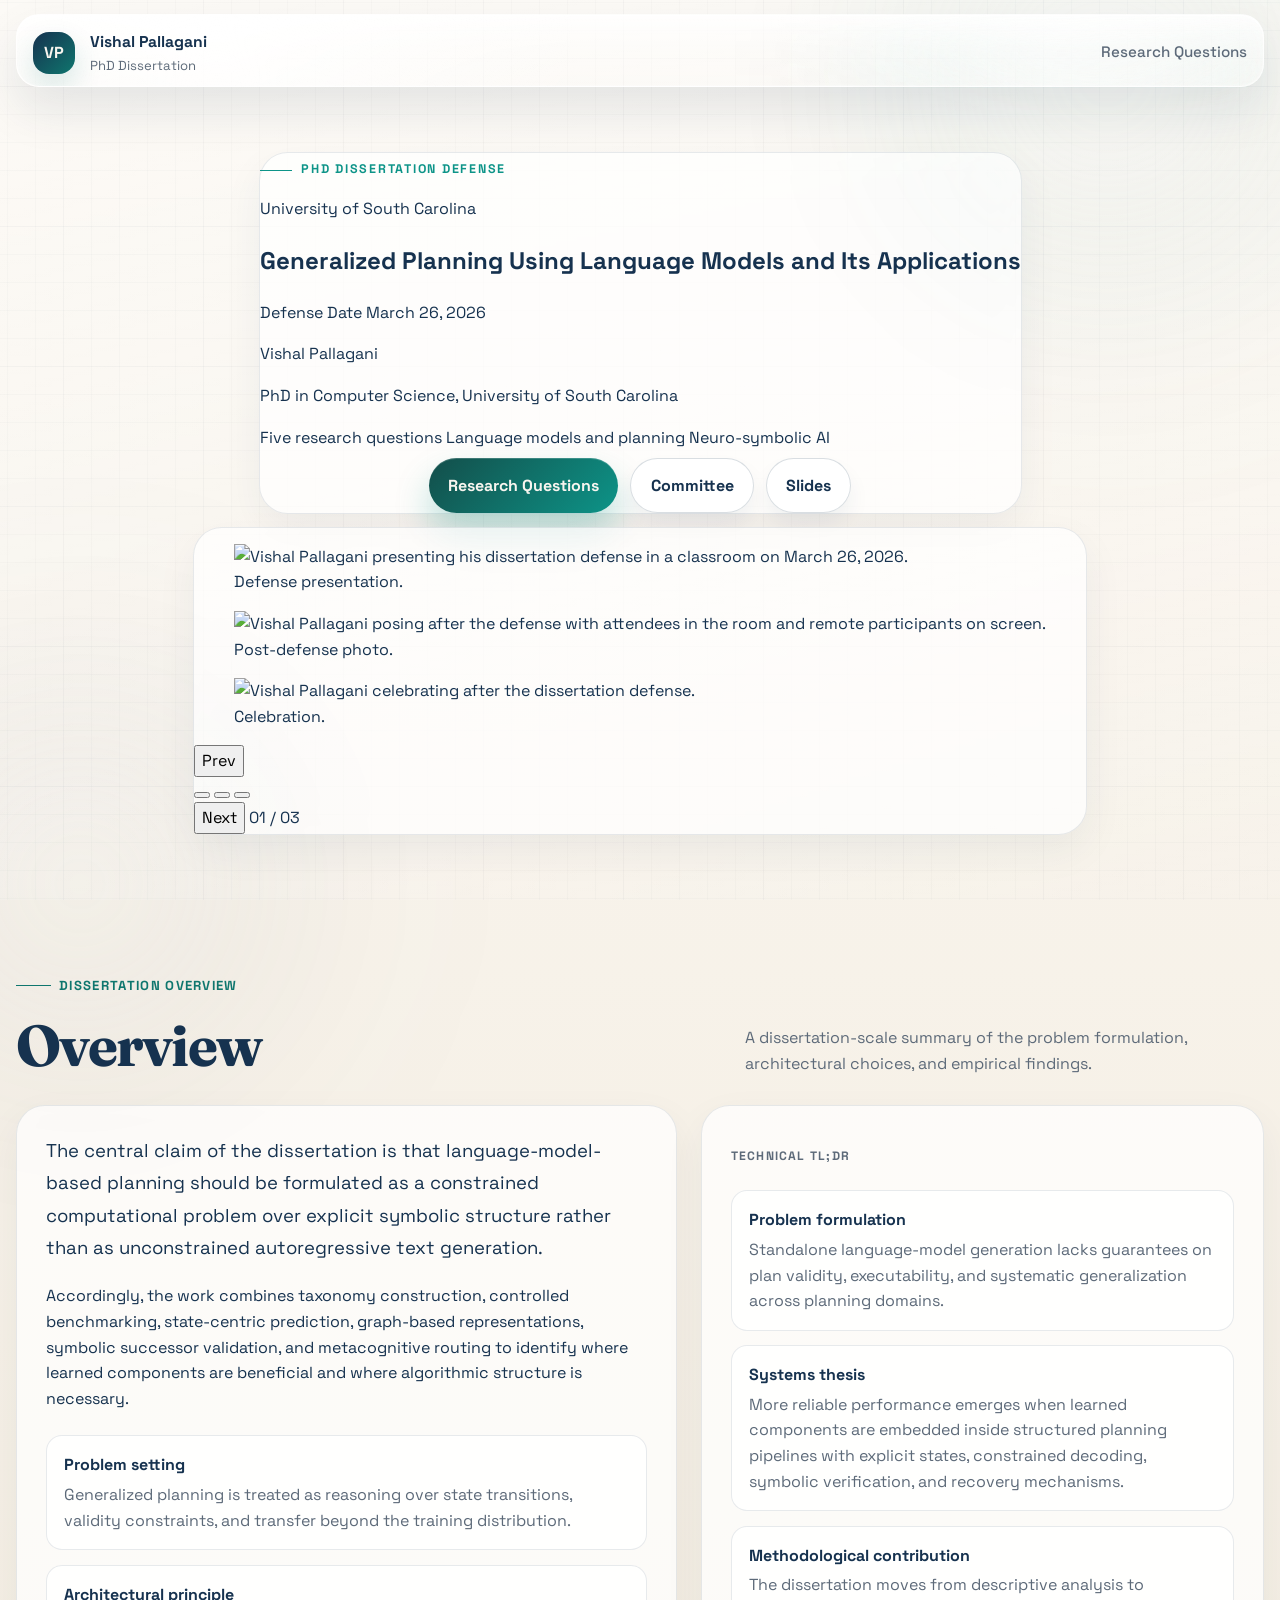
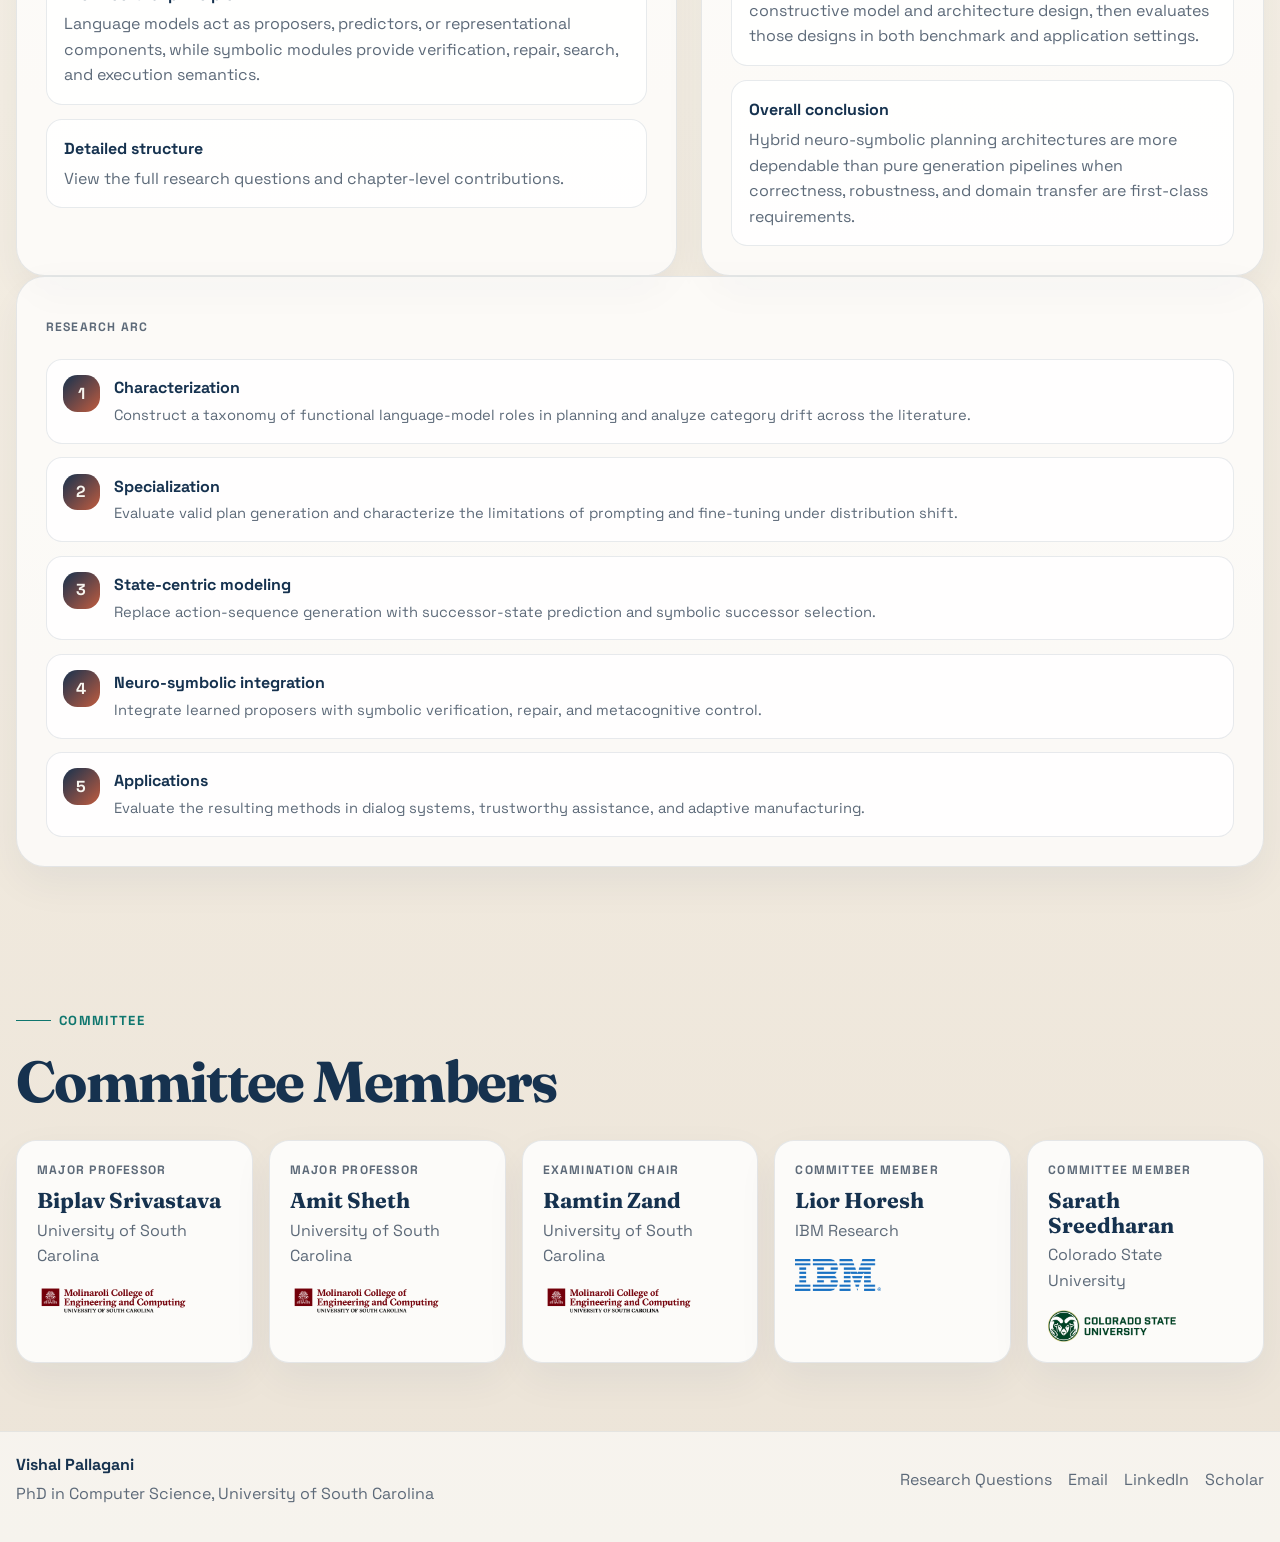
==== commit eea8ffa4: "Update index.html" ====
--- a/index.html
+++ b/index.html
@@ -5,19 +5,19 @@
   <meta charset="UTF-8" />
   <meta name="viewport" content="width=device-width, initial-scale=1.0" />
   <meta name="description"
-    content="PhD dissertation website for Vishal Pallagani's research on generalized planning using language models, neuro-symbolic methods, and real-world applications." />
-  <title>Vishal Pallagani | Generalized Planning Using Language Models</title>
+    content="Landing page for Vishal Pallagani's PhD dissertation, featuring the March 26, 2026 defense milestone, dissertation overview, committee, and defense gallery." />
+  <title>Vishal Pallagani | PhD Dissertation</title>
   <link rel="icon"
     href="data:image/svg+xml,%3Csvg xmlns='http://www.w3.org/2000/svg' viewBox='0 0 64 64'%3E%3Crect width='64' height='64' rx='16' fill='%2316324f'/%3E%3Cpath d='M18 18h10l8 18 8-18h10L38 50h-12z' fill='%23f5f0e7'/%3E%3C/svg%3E" />
   <link rel="preconnect" href="https://fonts.googleapis.com" />
   <link rel="preconnect" href="https://fonts.gstatic.com" crossorigin />
   <link
-    href="https://fonts.googleapis.com/css2?family=Fraunces:wght@500;600;700&family=Space+Grotesk:wght@400;500;700&display=swap"
+    href="https://fonts.googleapis.com/css2?family=Fraunces:wght@500;600;700;800;900&family=Space+Grotesk:wght@400;500;700&display=swap"
     rel="stylesheet" />
   <link rel="stylesheet" href="styles.css" />
 </head>
 
-<body>
+<body class="home-page">
   <div class="page-shell">
     <div class="ambient-grid" aria-hidden="true"></div>
     <header class="site-header">
@@ -33,998 +33,204 @@
         Menu
       </button>
       <nav class="site-nav" id="site-nav" aria-label="Primary">
-        <a href="#overview">Overview</a>
-        <a href="#questions">Research Questions</a>
-        <a href="#committee">Committee</a>
+        <a href="research-questions.html">Research Questions</a>
       </nav>
     </header>
+
     <main id="top">
-      <section class="hero" id="hero-section">
-        <canvas id="hero-mesh" aria-hidden="true"></canvas>
-        <div class="hero-inner">
-          <div class="hero-copy">
-            <p class="hero-eyebrow">
+      <section class="hero hero-refined" id="hero-section">
+        <div class="hero-inner hero-refined-inner">
+          <div class="hero-title-panel panel">
+            <p class="hero-eyebrow hero-eyebrow-refined">
               <span class="hero-eyebrow-line" aria-hidden="true"></span>
-              PhD Dissertation
-              <span class="hero-eyebrow-dot" aria-hidden="true"></span>
-              University of South Carolina
+              PhD Dissertation Defense
             </p>
-            <h1 class="hero-headline">
-              <span class="hero-word hero-word-1">Generalized</span>
-              <span class="hero-word hero-word-2">Planning</span>
-              <span class="hero-word hero-word-3">Using</span>
-              <span class="hero-word hero-word-4">Language</span>
-              <span class="hero-word hero-word-5">Models</span>
+            <p class="hero-institution">University of South Carolina</p>
+            <h1 class="hero-refined-title">
+              <span class="hero-refined-line">Generalized Planning</span>
+              <span class="hero-refined-line">Using Language Models</span>
+              <span class="hero-refined-subtitle">and Its Applications</span>
             </h1>
-            <p class="hero-subtitle">and Its Applications</p>
-            <p class="hero-description">
-              This dissertation explores how language models can support automated planning
-              without sacrificing correctness, generalization, or practical usefulness.
-            </p>
-            <div class="hero-actions">
-              <a class="button button-secondary" href="#questions">Research questions</a>
+            <div class="hero-meta-stack">
+              <p class="hero-date-line">
+                <span class="hero-date-label">Defense Date</span>
+                <span class="hero-date-value">March 26, 2026</span>
+              </p>
+              <p class="hero-name">Vishal Pallagani</p>
+              <p class="hero-role-line">PhD in Computer Science, University of South Carolina</p>
+            </div>
+            <div class="hero-fact-row">
+              <span class="hero-fact">Five research questions</span>
+              <span class="hero-fact">Language models and planning</span>
+              <span class="hero-fact">Neuro-symbolic AI</span>
+            </div>
+            <div class="hero-actions hero-actions-refined">
+              <a class="button button-primary" href="research-questions.html">Research Questions</a>
+              <a class="button button-secondary" href="#committee">Committee</a>
               <a class="button button-secondary"
                 href="https://docs.google.com/presentation/d/16_v1ZUR5Q1cwCLThZIlaUsHVXcTkjCGpHNDgqr-wP4o/edit?usp=sharing"
-                target="_blank" rel="noopener noreferrer">
-                Slides
-              </a>
-            </div>
-          </div>
-          <div class="hero-timeline" aria-label="Research map">
-            <div class="hero-timeline-track" aria-hidden="true">
-              <span class="hero-timeline-line"></span>
-              <span class="hero-timeline-glow"></span>
-            </div>
-            <div class="hero-timeline-nodes">
-              <article class="hero-tl-node hero-tl-node-1">
-                <span class="hero-tl-dot" aria-hidden="true"></span>
-                <span class="hero-tl-id">RQ1</span>
-                <strong>Characterization</strong>
-                <p>Survey & taxonomy</p>
-              </article>
-              <article class="hero-tl-node hero-tl-node-2">
-                <span class="hero-tl-dot" aria-hidden="true"></span>
-                <span class="hero-tl-id">RQ2</span>
-                <strong>Specialization</strong>
-                <p>Valid plan generation</p>
-              </article>
-              <article class="hero-tl-node hero-tl-node-3">
-                <span class="hero-tl-dot" aria-hidden="true"></span>
-                <span class="hero-tl-id">RQ3</span>
-                <strong>Modeling</strong>
-                <p>State-centric planner</p>
-              </article>
-              <article class="hero-tl-node hero-tl-node-4">
-                <span class="hero-tl-dot" aria-hidden="true"></span>
-                <span class="hero-tl-id">RQ4</span>
-                <strong>Integration</strong>
-                <p>Neuro-symbolic loop</p>
-              </article>
-              <article class="hero-tl-node hero-tl-node-5">
-                <span class="hero-tl-dot" aria-hidden="true"></span>
-                <span class="hero-tl-id">RQ5</span>
-                <strong>Application</strong>
-                <p>Dialog & manufacturing</p>
-              </article>
-            </div>
-          </div>
-          <div class="hero-scroll-cue" aria-hidden="true">
-            <span></span>
-          </div>
+                target="_blank" rel="noopener noreferrer">Slides</a>
+            </div>
+          </div>
+          <article class="hero-gallery-card gallery-slider panel reveal" data-gallery id="gallery">
+            <div class="gallery-viewport">
+              <div class="gallery-track">
+                <figure class="gallery-slide">
+                  <img src="images/slide2.jpg"
+                    alt="Vishal Pallagani presenting his dissertation defense in a classroom on March 26, 2026."
+                    loading="eager" />
+                  <figcaption>Defense presentation.</figcaption>
+                </figure>
+                <figure class="gallery-slide">
+                  <img src="images/slide_1.jpg"
+                    alt="Vishal Pallagani posing after the defense with attendees in the room and remote participants on screen."
+                    loading="lazy" />
+                  <figcaption>Post-defense photo.</figcaption>
+                </figure>
+                <figure class="gallery-slide">
+                  <img src="images/Vishal-PhD-cake.jpg"
+                    alt="Vishal Pallagani celebrating after the dissertation defense."
+                    loading="lazy" />
+                  <figcaption>Celebration.</figcaption>
+                </figure>
+              </div>
+            </div>
+            <div class="gallery-controls">
+              <button class="gallery-control" type="button" data-gallery-prev aria-label="Previous slide">Prev</button>
+              <div class="gallery-dots" aria-label="Gallery slide navigation">
+                <button class="gallery-dot" type="button" data-gallery-dot="0" aria-label="Go to slide 1"></button>
+                <button class="gallery-dot" type="button" data-gallery-dot="1" aria-label="Go to slide 2"></button>
+                <button class="gallery-dot" type="button" data-gallery-dot="2" aria-label="Go to slide 3"></button>
+              </div>
+              <button class="gallery-control" type="button" data-gallery-next aria-label="Next slide">Next</button>
+              <span class="gallery-counter" data-gallery-counter>01 / 03</span>
+            </div>
+          </article>
         </div>
       </section>
 
       <section class="section" id="overview">
         <div class="section-heading reveal">
           <div>
-            <p class="eyebrow">Overview</p>
-            <h2>Dissertation overview</h2>
+            <p class="eyebrow">Dissertation Overview</p>
+            <h2>Overview</h2>
           </div>
           <p>
-            The dissertation is organized around five technical questions covering characterization,
-            validity analysis, model design, neuro-symbolic integration, and evaluation on real-world domains.
+            A dissertation-scale summary of the problem formulation, architectural choices, and empirical findings.
           </p>
         </div>
 
         <div class="overview-grid">
           <article class="panel narrative reveal">
             <p class="lead">
-              Classical automated planning provides formal semantics, explicit state representations, and
-              correctness criteria, but it depends on structured domain models and search procedures that are
-              difficult to scale to open-ended inputs. Large language models provide broad priors and flexible
-              sequence modeling, but unconstrained generation does not guarantee executability, validity, or
-              goal satisfaction.
+              The central claim of the dissertation is that language-model-based planning should be formulated as a
+              constrained computational problem over explicit symbolic structure rather than as unconstrained
+              autoregressive text generation.
             </p>
             <p>
-              This dissertation studies how language models can be incorporated into planning systems without
-              discarding the formal structure needed for reliable plan generation. The technical progression
-              moves from systematic characterization of the literature, to empirical analysis of validity
-              failures, to state-centric model design, to neuro-symbolic planning architectures, and finally
-              to evaluation on real-world domains.
+              Accordingly, the work combines taxonomy construction, controlled benchmarking, state-centric prediction,
+              graph-based representations, symbolic successor validation, and metacognitive routing to identify where
+              learned components are beneficial and where algorithmic structure is necessary.
             </p>
             <div class="glance-list">
               <div class="glance-item">
                 <strong>Problem setting</strong>
-                <span>Unconstrained LM generation is expressive, but it does not reliably satisfy action semantics, plan
-                  validity, or out-of-domain generalization requirements.</span>
-              </div>
-              <div class="glance-item">
-                <strong>Methodology</strong>
-                <span>Combine systematic review, benchmark-based evaluation, state-transition modeling, graph
-                  tokenization, and symbolic verification in hybrid planning pipelines.</span>
-              </div>
-              <div class="glance-item">
-                <strong>Technical outcome</strong>
-                <span>Establish a taxonomy of LM use in planning, quantify validity limitations, develop state-centric
-                  planning models, and evaluate neuro-symbolic methods on real-world domains.</span>
-              </div>
-            </div>
-          </article>
-
-          <article class="panel flow reveal">
-            <p class="visual-tag">Research arc</p>
-            <div class="flow-steps">
-              <div class="flow-step">
-                <span class="flow-badge">1</span>
-                <div>
-                  <strong>Characterize LM-based planning</strong>
-                  <p>Systematically review 126 papers and identify functional roles, category structure, and open
-                    technical limitations.</p>
-                </div>
-              </div>
-              <div class="flow-step">
-                <span class="flow-badge">2</span>
-                <div>
-                  <strong>Quantify validity and generalization</strong>
-                  <p>Benchmark pretrained and fine-tuned models on benchmark planning domains to measure valid plan
-                    generation and cross-domain transfer.</p>
-                </div>
-              </div>
-              <div class="flow-step">
-                <span class="flow-badge">3</span>
-                <div>
-                  <strong>Model state transitions directly</strong>
-                  <p>Replace raw action-sequence generation with state-centric prediction and search-based plan
-                    extraction.</p>
-                </div>
-              </div>
-              <div class="flow-step">
-                <span class="flow-badge">4</span>
-                <div>
-                  <strong>Integrate neural and symbolic planning</strong>
-                  <p>Use symbolic validation and repair signals inside an iterative neuro-symbolic planning loop.</p>
-                </div>
-              </div>
-              <div class="flow-step">
-                <span class="flow-badge">5</span>
-                <div>
-                  <strong>Evaluate on real-world domains</strong>
-                  <p>Study the resulting methods in dialog systems and adaptive manufacturing replanning settings.</p>
-                </div>
-              </div>
-            </div>
-          </article>
-        </div>
-      </section>
-      <section class="section" id="questions">
-        <div class="section-heading reveal">
-          <div>
-            <p class="eyebrow">Research Questions</p>
-            <h2>Five research questions</h2>
-          </div>
-          <p>
-            Together, these questions trace the path from understanding the literature to building planning
-            systems that are both expressive and dependable.
-          </p>
-        </div>
-
-        <div class="rq-stack">
-          <article class="rq-card reveal" id="rq1" style="--accent: #0f766e; --accent-soft: rgba(15, 118, 110, 0.14);">
-            <div class="rq-copy">
-              <p class="rq-kicker">RQ1</p>
-              <h3>Characterization</h3>
-              <p class="rq-question">How are language models being used for automated planning?</p>
-              <p class="rq-brief">
-                This chapter constructs a structured characterization of the role of language models in
-                automated planning. The contribution is twofold: a manual taxonomy built from the
-                literature through November 2023, and a semi-automated framework for extending that
-                taxonomy and analyzing how the field changes over time.
-              </p>
-              <div class="fact-grid">
-                <div class="fact-row">
-                  <span class="fact-label">Question</span>
-                  <span class="fact-value">What functional roles are language models playing within planning
-                    pipelines?</span>
-                </div>
-                <div class="fact-row">
-                  <span class="fact-label">Method</span>
-                  <span class="fact-value">Manually categorize 126 papers into eight core categories, then update the
-                    analysis with a semi-automated, human-augmented pipeline over 47 newer papers.</span>
-                </div>
-                <div class="fact-row">
-                  <span class="fact-label">Finding</span>
-                  <span class="fact-value">Plan generation is the dominant category in the initial taxonomy, while later
-                    updates show category drift and introduce goal decomposition and replanning.</span>
-                </div>
-              </div>
-              <div class="chip-row">
-                <span class="chip">126-paper taxonomy</span>
-                <span class="chip">8 core categories</span>
-                <span class="chip">47-paper update</span>
-              </div>
-              <div class="takeaway">
-                <strong>Main takeaway</strong>
-                <p>Language models are not used in planning in a single uniform way; they occupy multiple functional
-                  roles, and those roles are shifting as the community moves from end-to-end plan generation toward more
-                  structured and tool-supported uses.</p>
-              </div>
-            </div>
-
-            <div class="visual-panel survey-visual">
-              <p class="visual-title">Category drift</p>
-              <div class="taxonomy-drift">
-                <div class="drift-timeline">
-                  <div class="drift-timeline-track" aria-hidden="true">
-                    <span class="drift-timeline-line"></span>
-                    <span class="drift-timeline-pulse"></span>
-                  </div>
-                  <div class="drift-year-row">
-                    <span class="drift-year">2020</span>
-                    <span class="drift-year">2021</span>
-                    <span class="drift-year drift-year-active">2022</span>
-                    <span class="drift-year drift-year-active">2023</span>
-                    <span class="drift-year drift-year-active">2024</span>
-                  </div>
-                </div>
-                <div class="drift-grid">
-                  <article class="drift-card drift-card-down">
-                    <span class="drift-badge">Down</span>
-                    <strong>Plan generation</strong>
-                    <p>Still dominant in D2, but its relative share decreases.</p>
-                  </article>
-                  <article class="drift-card drift-card-down">
-                    <span class="drift-badge">Down</span>
-                    <strong>Language translation</strong>
-                    <p>Declines as translation is treated as necessary but insufficient for planning.</p>
-                  </article>
-                  <article class="drift-card drift-card-down">
-                    <span class="drift-badge">Down</span>
-                    <strong>Interactive planning</strong>
-                    <p>Decreases as end-to-end interactive use remains difficult to scale reliably.</p>
-                  </article>
-                  <article class="drift-card drift-card-up">
-                    <span class="drift-badge">Up</span>
-                    <strong>Model construction</strong>
-                    <p>Grows and becomes the second-highest category in D2.</p>
-                  </article>
-                  <article class="drift-card drift-card-stable">
-                    <span class="drift-badge">Stable</span>
-                    <strong>Heuristics optimization</strong>
-                    <p>Maintains a stable presence across the two datasets.</p>
-                  </article>
-                  <article class="drift-card drift-card-up">
-                    <span class="drift-badge">Up</span>
-                    <strong>Tool integration</strong>
-                    <p>Increases and reaches the third-highest share in D2.</p>
-                  </article>
-                  <article class="drift-card drift-card-down">
-                    <span class="drift-badge">Down</span>
-                    <strong>Brain-inspired planning</strong>
-                    <p>Declines as work shifts toward concrete neuro-symbolic architectures.</p>
-                  </article>
-                  <article class="drift-card drift-card-down">
-                    <span class="drift-badge">Down</span>
-                    <strong>Multi-agent planning</strong>
-                    <p>Decreases as coordination reliability remains a major challenge.</p>
-                  </article>
-                  <article class="drift-card drift-card-new">
-                    <span class="drift-badge">New</span>
-                    <strong>Goal decomposition</strong>
-                    <p>Emerges in D2 with 4 papers focused on subgoal structuring.</p>
-                  </article>
-                  <article class="drift-card drift-card-new">
-                    <span class="drift-badge">New</span>
-                    <strong>Replanning</strong>
-                    <p>Emerges in D2 with 1 paper centered on plan adaptation after failure.</p>
-                  </article>
-                </div>
-              </div>
-            </div>
-          </article>
-
-          <article class="rq-card reveal" id="rq2" style="--accent: #c15c3f; --accent-soft: rgba(193, 92, 63, 0.14);">
-            <div class="rq-copy">
-              <p class="rq-kicker">RQ2</p>
-              <h3>Specialization</h3>
-              <p class="rq-question">How can language models be used for effective plan generation?</p>
-              <p class="rq-brief">
-                This chapter conducts a controlled evaluation of plan generation across language-model
-                architectures, input representations, and adaptation strategies. The study compares
-                pretrained and fine-tuned models on benchmark planning domains to identify where
-                specialization helps and where generalization still fails.
-              </p>
-              <div class="fact-grid">
-                <div class="fact-row">
-                  <span class="fact-label">Question</span>
-                  <span class="fact-value">How do pretrained and specialized language models behave on classical
-                    plan-generation tasks?</span>
-                </div>
-                <div class="fact-row">
-                  <span class="fact-label">Method</span>
-                  <span class="fact-value">Evaluate decoder-only, encoder-decoder, and encoder-only models on six IPC
-                    domains using natural language, PDDL, and compact representations under zero-shot, one-shot,
-                    chain-of-thought, and fine-tuning settings.</span>
-                </div>
-                <div class="fact-row">
-                  <span class="fact-label">Finding</span>
-                  <span class="fact-value">Pretrained models show limited valid plan generation; fine-tuned CodeT5
-                    improves strongly in-distribution, but neither evaluated model produces valid plans on unseen
-                    domains.</span>
-                </div>
-              </div>
-              <div class="chip-row">
-                <span class="chip">6 IPC domains</span>
-                <span class="chip">3 input representations</span>
-                <span class="chip">4 adaptation settings</span>
-              </div>
-              <div class="takeaway">
-                <strong>Main takeaway</strong>
-                <p>Fine-tuning improves performance within the training distribution, but effective specialization still
-                  requires planning-oriented representations and architectures that generalize beyond memorized domain
-                  patterns.</p>
-              </div>
-            </div>
-
-            <div class="visual-panel plan-visual">
-              <p class="visual-title">Action-centric plan generation</p>
-              <div class="action-centric-grid">
-                <div class="state-column">
-                  <article class="planning-state-card">
-                    <span class="planning-state-label">Initial state</span>
-                    <div class="mini-state-scene mini-state-initial" aria-hidden="true">
-                      <div class="mini-table"></div>
-                      <div class="mini-block mini-block-a">A</div>
-                      <div class="mini-block mini-block-b">B</div>
-                    </div>
-                    <p>(ontable a) (ontable b) (clear a) (clear b) (handempty)</p>
-                  </article>
-                  <article class="planning-state-card">
-                    <span class="planning-state-label">Goal state</span>
-                    <div class="mini-state-scene mini-state-goal" aria-hidden="true">
-                      <div class="mini-table"></div>
-                      <div class="mini-block mini-block-b">B</div>
-                      <div class="mini-block mini-block-a mini-block-a-stacked">A</div>
-                    </div>
-                    <p>(on a b)</p>
-                  </article>
-                </div>
-
-                <div class="autoreg-card">
-                  <span class="autoreg-badge">Action-centric planning</span>
-                  <strong>Autoregressive LLM</strong>
-                  <p>Conditioned on the initial and goal state, the model emits plan tokens left to right and assigns a
-                    next-token probability at each decoding step.</p>
-                  <code class="autoreg-formula">P(token_t | s_init, s_goal, token_{&lt;t})</code>
-                  <div class="token-probability-list">
-                    <div class="token-probability token-probability-1">
-                      <code>pickup</code>
-                      <div class="token-probability-bar"><span style="--value: 78%"></span></div>
-                      <span>0.78</span>
-                    </div>
-                    <div class="token-probability token-probability-2">
-                      <code>a</code>
-                      <div class="token-probability-bar"><span style="--value: 92%"></span></div>
-                      <span>0.92</span>
-                    </div>
-                    <div class="token-probability token-probability-3">
-                      <code>stack</code>
-                      <div class="token-probability-bar"><span style="--value: 73%"></span></div>
-                      <span>0.73</span>
-                    </div>
-                    <div class="token-probability token-probability-4">
-                      <code>a,b</code>
-                      <div class="token-probability-bar"><span style="--value: 89%"></span></div>
-                      <span>0.89</span>
-                    </div>
-                  </div>
-                  <div class="generated-plan-strip">
-                    <span class="generated-plan-chip generated-plan-chip-1">pickup(a)</span>
-                    <span class="generated-plan-chip generated-plan-chip-2">stack(a,b)</span>
-                  </div>
-                </div>
-              </div>
-
-              <div class="execution-card">
-                <div class="execution-header">
-                  <strong>PDDL execution trace</strong>
-                  <div class="execution-sequence">
-                    <code>pickup(a)</code>
-                    <span class="execution-arrow">&rarr;</span>
-                    <code>stack(a,b)</code>
-                  </div>
-                </div>
-                <div class="execution-scene" aria-hidden="true">
-                  <div class="execution-grid"></div>
-                  <div class="execution-table"></div>
-                  <div class="execution-gripper"></div>
-                  <div class="execution-block execution-block-a">A</div>
-                  <div class="execution-block execution-block-b">B</div>
-                </div>
-                <div class="execution-steps">
-                  <span class="execution-step execution-step-1"><span
-                      class="execution-step-index">1</span><code>pickup(a)</code></span>
-                  <span class="execution-step execution-step-2"><span
-                      class="execution-step-index">2</span><code>stack(a,b)</code></span>
-                </div>
-              </div>
-
-              <div class="rq2-metric-grid">
-                <article class="rq2-metric-card">
-                  <span class="rq2-metric-label">Zero-shot</span>
-                  <strong>Limited</strong>
-                  <p>Pretrained models remain weak in zero-shot settings; the best vanilla result in the chapter is
-                    still only 43.52% under one-shot PDDL prompting.</p>
-                </article>
-                <article class="rq2-metric-card">
-                  <span class="rq2-metric-label">Fine-tuned</span>
-                  <strong>97.57%</strong>
-                  <p>Fine-tuned CodeT5 with compact input achieves 97.57% satisficing plans, of which 86.21% are
-                    optimal, on in-distribution problems.</p>
-                </article>
-                <article class="rq2-metric-card rq2-metric-card-generalization">
-                  <span class="rq2-metric-label">Generalization</span>
-                  <strong>0 valid</strong>
-                  <p>No valid plans are produced on unseen domains such as childsnack, depots, and satellite.</p>
-                </article>
-              </div>
-            </div>
-          </article>
-
-          <article class="rq-card reveal" id="rq3" style="--accent: #186d73; --accent-soft: rgba(24, 109, 115, 0.14);">
-            <div class="rq-copy">
-              <p class="rq-kicker">RQ3</p>
-              <h3>Modeling</h3>
-              <p class="rq-question">How can compact foundation models be trained from scratch to support plan
-                generation?</p>
-              <p class="rq-brief">
-                This chapter reformulates generalized planning as transition-model learning. Instead of
-                predicting action tokens autoregressively, a compact model predicts successor-state
-                embeddings from explicit symbolic states and goals, then recovers executable actions through
-                symbolic successor verification.
-              </p>
-              <div class="fact-grid">
-                <div class="fact-row">
-                  <span class="fact-label">Question</span>
-                  <span class="fact-value">Can generalized planning be learned as state-to-state transition prediction
-                    instead of autoregressive action generation?</span>
-                </div>
-                <div class="fact-row">
-                  <span class="fact-label">Method</span>
-                  <span class="fact-value">Encode each state-goal pair as an Instance Learning Graph (ILG), tokenize it
-                    with WL, Shortest Path, GraphBPE, or SimHash, learn residual transitions with LSTM or XGBoost, and
-                    decode actions by nearest valid successor matching in Succ(s_t).</span>
-                </div>
-                <div class="fact-row">
-                  <span class="fact-label">Finding</span>
-                  <span class="fact-value">Compact 1.2M-parameter state-centric models achieve strong size extrapolation
-                    when the tokenizer matches the domain structure: WL+XGBoost+ reaches 45.0% on Blocksworld and 87.2%
-                    on VisitAll.</span>
-                </div>
-              </div>
-              <div class="chip-row">
-                <span class="chip">4 IPC domains</span>
-                <span class="chip">4 graph tokenizers</span>
-                <span class="chip">1.2M parameters</span>
-              </div>
-              <div class="takeaway">
-                <strong>Main takeaway</strong>
-                <p>Generalization comes from the representation as much as the model: explicit symbolic states, ILGs,
-                  and the right tokenizer reduce state drift and let compact transition models extrapolate beyond the
-                  training object range.</p>
-              </div>
-            </div>
-
-            <div class="visual-panel state-visual">
-              <p class="visual-title">State-centric transition learning</p>
-              <div class="state-centric-grid">
-                <div class="state-centric-board">
-                  <div class="state-problem-pair">
-                    <article class="planning-state-card state-problem-card">
-                      <span class="planning-state-label">Current state s_t</span>
-                      <div class="mini-state-scene" aria-hidden="true">
-                        <div class="mini-table"></div>
-                        <div class="mini-block mini-block-a">A</div>
-                        <div class="mini-block mini-block-b">B</div>
-                      </div>
-                      <p>(ontable a) (ontable b) (clear a) (clear b) (handempty)</p>
-                    </article>
-                    <article class="planning-state-card state-problem-card">
-                      <span class="planning-state-label">Goal g</span>
-                      <div class="mini-state-scene" aria-hidden="true">
-                        <div class="mini-table"></div>
-                        <div class="mini-block mini-block-b">B</div>
-                        <div class="mini-block mini-block-a mini-block-a-stacked">A</div>
-                      </div>
-                      <p>(on a b)</p>
-                    </article>
-                  </div>
-
-                  <div class="state-formulation-strip">
-                    <article class="state-formulation-node">
-                      <strong>ILG encoder</strong>
-                      <code>&phi;(s_t, g)</code>
-                    </article>
-                    <article class="state-formulation-node state-formulation-node-accent">
-                      <strong>Residual transition model</strong>
-                      <code>v_t = &phi;(s_t) + f(&phi;(s_t), &phi;(g))</code>
-                    </article>
-                    <article class="state-formulation-node">
-                      <strong>Neuro-symbolic decoding</strong>
-                      <code>argmin s in Succ(s_t) ||&phi;(s) - v_t||_2</code>
-                    </article>
-                  </div>
-
-                  <div class="state-decode-grid">
-                    <article class="decode-card decode-card-step-1">
-                      <span class="decode-label">Step 1</span>
-                      <div class="state-rollout-scene state-rollout-scene-holding" aria-hidden="true">
-                        <div class="mini-table"></div>
-                        <div class="state-gripper"></div>
-                        <div class="mini-block mini-block-b">B</div>
-                        <div class="mini-block mini-block-a state-block-a-held">A</div>
-                      </div>
-                      <strong>Predict a valid successor state</strong>
-                      <p>From <code>s_0</code>, the model predicts an embedding for the next state and the decoder
-                        recovers <code>pickup(a)</code> by matching against valid successors.</p>
-                    </article>
-                    <article class="decode-card decode-card-step-2">
-                      <span class="decode-label">Step 2</span>
-                      <div class="state-rollout-scene state-rollout-scene-stacked" aria-hidden="true">
-                        <div class="mini-table"></div>
-                        <div class="mini-block mini-block-b">B</div>
-                        <div class="mini-block mini-block-a mini-block-a-stacked">A</div>
-                      </div>
-                      <strong>Keep the symbolic state explicit</strong>
-                      <p>At the next step, successor verification selects the state that supports
-                        <code>stack(a,b)</code>, so the rollout remains executable throughout.</p>
-                    </article>
-                  </div>
-                </div>
-
-                <aside class="ilg-card">
-                  <span class="ilg-badge">Instance learning graph</span>
-                  <strong>ILG for (s_t, g)</strong>
-                  <svg class="ilg-svg" viewBox="0 0 440 296" role="img"
-                    aria-label="Instance learning graph for Blocksworld state and goal">
-                    <path class="ilg-edge-line ilg-edge-line-1" d="M104 74 L168 122" />
-                    <path class="ilg-edge-line ilg-edge-line-2" d="M330 74 L230 122" />
-                    <path class="ilg-edge-line ilg-edge-line-3" d="M104 74 L150 186" />
-                    <path class="ilg-edge-line ilg-edge-line-4" d="M330 74 L248 186" />
-                    <path class="ilg-edge-line ilg-edge-line-5" d="M104 74 L184 244" />
-                    <path class="ilg-edge-line ilg-edge-line-6" d="M330 74 L204 244" />
-                    <rect class="ilg-node ilg-node-object" x="70" y="44" width="68" height="36" rx="14" />
-                    <rect class="ilg-node ilg-node-object" x="296" y="44" width="68" height="36" rx="14" />
-                    <rect class="ilg-node ilg-node-state" x="138" y="108" width="122" height="34" rx="14" />
-                    <rect class="ilg-node ilg-node-state" x="118" y="172" width="162" height="34" rx="14" />
-                    <rect class="ilg-node ilg-node-goal" x="148" y="230" width="112" height="34" rx="14" />
-                    <circle class="ilg-node-dot" cx="104" cy="62" r="5" />
-                    <circle class="ilg-node-dot" cx="330" cy="62" r="5" />
-                    <circle class="ilg-node-dot" cx="198" cy="125" r="5" />
-                    <circle class="ilg-node-dot" cx="198" cy="189" r="5" />
-                    <circle class="ilg-node-dot" cx="204" cy="247" r="5" />
-                    <text x="104" y="67">obj:a</text>
-                    <text x="330" y="67">obj:b</text>
-                    <text x="199" y="129">state: ontable</text>
-                    <text x="199" y="193">state: clear</text>
-                    <text x="204" y="251">goal: on(a,b)</text>
-                  </svg>
-                  <p>Each state-goal pair is encoded as an ILG whose nodes represent objects, state propositions, and
-                    goal conditions. Edges connect proposition nodes to their argument objects with position labels.</p>
-                  <div class="ilg-legend">
-                    <span class="ilg-legend-chip">objects</span>
-                    <span class="ilg-legend-chip">state propositions</span>
-                    <span class="ilg-legend-chip">goal propositions</span>
-                  </div>
-                </aside>
-              </div>
-
-              <div class="tokenizer-grid">
-                <article class="tokenizer-card tokenizer-card-wl">
-                  <span class="tokenizer-name">WL</span>
-                  <strong>Local color refinement</strong>
-                  <p>Permutation- and size-invariant; best when local neighborhoods determine transition dynamics.</p>
-                  <div class="tokenizer-metric">
-                    <span>Blocksworld best ext.</span>
-                    <strong>45.0%</strong>
-                  </div>
-                </article>
-                <article class="tokenizer-card tokenizer-card-sp">
-                  <span class="tokenizer-name">Shortest Path</span>
-                  <strong>Global connectivity</strong>
-                  <p>Captures reachability structure directly; strongest and most consistent on VisitAll.</p>
-                  <div class="tokenizer-metric">
-                    <span>VisitAll best ext.</span>
-                    <strong>87.2%</strong>
-                  </div>
-                </article>
-                <article class="tokenizer-card tokenizer-card-bpe">
-                  <span class="tokenizer-name">GraphBPE</span>
-                  <strong>Data-driven graph motifs</strong>
-                  <p>Learns recurring ILG token patterns from DFS linearizations; best state-centric tokenizer on
-                    Gripper.</p>
-                  <div class="tokenizer-metric">
-                    <span>Gripper best ext.</span>
-                    <strong>43.8%</strong>
-                  </div>
-                </article>
-                <article class="tokenizer-card tokenizer-card-sh">
-                  <span class="tokenizer-name">SimHash</span>
-                  <strong>Random projection hashing</strong>
-                  <p>Fast and permutation-invariant, but lossy; retains some transport structure only with LSTM
-                    decoding.</p>
-                  <div class="tokenizer-metric">
-                    <span>Gripper best ext.</span>
-                    <strong>31.3%</strong>
-                  </div>
-                </article>
-              </div>
-            </div>
-          </article>
-
-          <article class="rq-card reveal" id="rq4" style="--accent: #8b6c1a; --accent-soft: rgba(139, 108, 26, 0.14);">
-            <div class="rq-copy">
-              <p class="rq-kicker">RQ4</p>
-              <h3>Integration</h3>
-              <p class="rq-question">How can language models be used along with symbolic methods to achieve robust plan
-                generation via neurosymbolic architectures?</p>
-              <p class="rq-brief">
-                This chapter instantiates Plan-SOFAI, a Slow and Fast AI architecture for classical planning.
-                Fast System-1 solvers propose candidate plans, a metacognitive controller decides whether
-                they are trustworthy enough to use, and slow symbolic System-2 planners verify, repair, or
-                replace them when needed.
-              </p>
-              <div class="fact-grid">
-                <div class="fact-row">
-                  <span class="fact-label">Question</span>
-                  <span class="fact-value">How can language models be used along with symbolic methods to achieve robust
-                    plan generation via neurosymbolic architectures?</span>
-                </div>
-                <div class="fact-row">
-                  <span class="fact-label">Method</span>
-                  <span class="fact-value">Instantiate S1 with Plansformer and case-based plan selectors, S2 with Fast
-                    Downward and LPG, and a metacognitive controller that routes by confidence, accumulated experience,
-                    risk aversion, and estimated time cost.</span>
-                </div>
-                <div class="fact-row">
-                  <span class="fact-label">Finding</span>
-                  <span class="fact-value">PF is the strongest standalone S1 solver at 80.4% valid and 77.2% optimal
-                    plans, but neurosymbolic embodiments are substantially more robust: PS-LPG solves 100% of 500
-                    benchmark problems and PS-MIX solves 98% with 89.0% optimal plans.</span>
-                </div>
-              </div>
-              <div class="chip-row">
-                <span class="chip">500 benchmark problems</span>
-                <span class="chip">5 planning domains</span>
-                <span class="chip">S1 + MC + S2</span>
-              </div>
-              <div class="takeaway">
-                <strong>Main takeaway</strong>
-                <p>Language models are most useful as fast proposers. Symbolic planners provide the correction and
-                  repair layer, and metacognition decides when to trust the proposal and when to escalate.</p>
-              </div>
-            </div>
-
-            <div class="visual-panel sofai-visual">
-              <p class="visual-title">Plan-SOFAI: thinking fast and slow in planning</p>
-              <div class="sofai-pipeline">
-                <article class="sofai-stage sofai-stage-input">
-                  <span class="sofai-stage-tag">Input</span>
-                  <strong>Problem + domain</strong>
-                  <p>The Model of the World provides the PDDL environment, instance, and time budget.</p>
-                </article>
-                <article class="sofai-stage sofai-stage-s1">
-                  <span class="sofai-stage-tag">System 1</span>
-                  <strong>Fast proposer</strong>
-                  <p>Plansformer and case-based selectors return a quick plan proposal and confidence score.</p>
-                  <div class="sofai-mini-row">
-                    <span class="sofai-mini-chip">PF</span>
-                    <span class="sofai-mini-chip">LEV/JAC/CB</span>
-                  </div>
-                </article>
-                <article class="sofai-stage sofai-stage-mc">
-                  <span class="sofai-stage-tag">Metacognition</span>
-                  <strong>MC-1 / MC-2 routing</strong>
-                  <p>Confidence, experience, risk aversion, and estimated cost decide whether to accept, repair, or
-                    replan.</p>
-                  <div class="sofai-model-row">
-                    <span class="sofai-model-chip">world</span>
-                    <span class="sofai-model-chip">self</span>
-                    <span class="sofai-model-chip">others</span>
-                  </div>
-                </article>
-                <article class="sofai-stage sofai-stage-s2">
-                  <span class="sofai-stage-tag">System 2</span>
-                  <strong>Symbolic repair / solve</strong>
-                  <p>LPG repairs partial plans; FD solves from scratch when the S1 proposal is not usable.</p>
-                  <div class="sofai-mini-row">
-                    <span class="sofai-mini-chip">LPG</span>
-                    <span class="sofai-mini-chip">FD</span>
-                  </div>
-                </article>
-                <article class="sofai-stage sofai-stage-output">
-                  <span class="sofai-stage-tag">Output</span>
-                  <strong>Verified plan</strong>
-                  <p>Return an accepted or repaired plan only when correctness constraints are satisfied.</p>
-                </article>
-              </div>
-
-              <div class="sofai-results">
-                <article class="sofai-result-card">
-                  <span class="sofai-result-tag">Standalone S1</span>
-                  <strong>PF</strong>
-                  <div class="sofai-result-metric">
-                    <span>Valid plans</span>
-                    <strong>80.4%</strong>
-                  </div>
-                  <div class="sofai-result-bar"><span style="--value: 80.4%"></span></div>
-                  <div class="sofai-result-metric">
-                    <span>Optimal plans</span>
-                    <strong>77.2%</strong>
-                  </div>
-                  <div class="sofai-result-bar"><span style="--value: 77.2%"></span></div>
-                  <p>Fast and strong for a learned proposer, but still not reliable enough as a standalone planner.</p>
-                </article>
-                <article class="sofai-result-card sofai-result-card-primary">
-                  <span class="sofai-result-tag">Best coverage</span>
-                  <strong>PS-LPG</strong>
-                  <div class="sofai-result-metric">
-                    <span>Valid plans</span>
-                    <strong>100.0%</strong>
-                  </div>
-                  <div class="sofai-result-bar"><span style="--value: 100%"></span></div>
-                  <div class="sofai-result-metric">
-                    <span>Optimal plans</span>
-                    <strong>86.8%</strong>
-                  </div>
-                  <div class="sofai-result-bar"><span style="--value: 86.8%"></span></div>
-                  <p>Solves all 500 problems and reduces average plan length by 14% relative to LPG.</p>
-                </article>
-                <article class="sofai-result-card sofai-result-card-secondary">
-                  <span class="sofai-result-tag">Best tradeoff</span>
-                  <strong>PS-MIX</strong>
-                  <div class="sofai-result-metric">
-                    <span>Valid plans</span>
-                    <strong>98.0%</strong>
-                  </div>
-                  <div class="sofai-result-bar"><span style="--value: 98%"></span></div>
-                  <div class="sofai-result-metric">
-                    <span>Optimal plans</span>
-                    <strong>89.0%</strong>
-                  </div>
-                  <div class="sofai-result-bar"><span style="--value: 89%"></span></div>
-                  <p>The strongest overall balance between solve rate, plan quality, and runtime.</p>
-                </article>
-              </div>
-            </div>
-          </article>
-
-          <article class="rq-card reveal" id="rq5" style="--accent: #9a4d31; --accent-soft: rgba(154, 77, 49, 0.14);">
-            <div class="rq-copy">
-              <p class="rq-kicker">RQ5</p>
-              <h3>Application</h3>
-              <p class="rq-question">How do new generalized planners created with language models and symbolic
-                approaches perform in applications?</p>
-              <p class="rq-brief">
-                Chapter 7 evaluates the generalized planning methods developed earlier in three deployment
-                settings: dialog-based information retrieval, trustworthy conversational support for HIV/AIDS
-                information, and adaptive replanning in a stochastic rocket-assembly factory. The emphasis is
-                on whether these methods remain effective under ambiguity, safety constraints, and operational
-                disruptions rather than only on benchmark instances.
-              </p>
-              <div class="fact-grid">
-                <div class="fact-row">
-                  <span class="fact-label">Question</span>
-                  <span class="fact-value">Do generalized planners built from planning, language models, and symbolic or
-                    learning-based control transfer to real application domains?</span>
-                </div>
-                <div class="fact-row">
-                  <span class="fact-label">Method</span>
-                  <span class="fact-value">Study PRUDENT on UNSPSC and ICD-10, SafeGenChat on 47 UNAIDS HIV/AIDS FAQs
-                    with SOFAI-style metacognitive routing, and six reinforcement-learning architectures on a stochastic
-                    rocket-assembly MDP with <code>panomaly = 0.05</code>.</span>
-                </div>
-                <div class="fact-row">
-                  <span class="fact-label">Finding</span>
-                  <span class="fact-value">P+RL provides the strongest overall dialog performance, SafeGenChat routes
-                    sensitive queries to verified responses, and all learned manufacturing policies exceed 91% success
-                    with DQN, AVI, and ASNet reaching 100%.</span>
-                </div>
-              </div>
-              <div class="chip-row">
-                <span class="chip">UNSPSC + ICD-10</span>
-                <span class="chip">47 UNAIDS QA pairs</span>
-                <span class="chip">6 RL architectures</span>
-              </div>
-              <div class="takeaway">
-                <strong>Main takeaway</strong>
-                <p>Generalized planning remains effective in deployment when symbolic structure, metacognitive risk
-                  control, and adaptive replanning are matched to the application domain rather than relying on a
-                  standalone generator.</p>
-              </div>
-            </div>
-
-            <div class="visual-panel application-visual">
-              <p class="visual-title">Application deployment</p>
-              <div class="application-grid">
-                <article class="application-case prudent-case">
-                  <div class="application-case-head">
-                    <div>
-                      <span class="application-case-kicker">Collaborative assistants</span>
-                      <strong>PRUDENT</strong>
-                    </div>
-                    <span class="application-case-tag">UNSPSC / ICD-10</span>
-                  </div>
-                  <p class="application-case-copy">
-                    Planning and reinforcement learning are interleaved to resolve ambiguous user requests,
-                    select the appropriate hierarchy, and drive multi-turn retrieval over heterogeneous data
-                    sources.
-                  </p>
-                  <div class="prudent-flow">
-                    <div class="prudent-query">
-                      <span>Query</span>
-                      <code>Code for cholera</code>
-                    </div>
-                    <div class="prudent-path">
-                      <span class="prudent-node">Intent</span>
-                      <span class="prudent-node">Select ICD-10</span>
-                      <span class="prudent-node">Plan retrieval</span>
-                      <span class="prudent-node prudent-node-answer"><code>A00.0</code></span>
-                    </div>
-                  </div>
-                  <div class="prudent-strategies">
-                    <article class="strategy-card">
-                      <span class="strategy-label">P-P</span>
-                      <strong>11.1s avg</strong>
-                      <p>Accurate, but it requires manual data-source selection.</p>
-                    </article>
-                    <article class="strategy-card strategy-card-warning">
-                      <span class="strategy-label">P-RL</span>
-                      <strong>8.7s avg</strong>
-                      <p>Fastest, but incomplete on 4 of 9 evaluated queries.</p>
-                    </article>
-                    <article class="strategy-card strategy-card-best">
-                      <span class="strategy-label">P+RL</span>
-                      <strong>Best overall</strong>
-                      <p>Shortest task length with stronger task completion across both datasets.</p>
-                    </article>
-                  </div>
-                </article>
-
-                <article class="application-case safegen-case">
-                  <div class="application-case-head">
-                    <div>
-                      <span class="application-case-kicker">Trustworthy dialog</span>
-                      <strong>SafeGenChat</strong>
-                    </div>
-                    <span class="application-case-tag">SOFAI routing</span>
-                  </div>
-                  <p class="application-case-copy">
-                    Query risk, model confidence, and prior experience determine whether the system answers
-                    with a retrieved LLM response or escalates to a verified rule-based assistant.
-                  </p>
-                  <div class="safegen-pipeline">
-                    <div class="safegen-node safegen-node-query">User query</div>
-                    <div class="safegen-node safegen-node-risk">Risk + confidence</div>
-                    <div class="safegen-branches">
-                      <article class="safegen-branch safegen-branch-s1">
-                        <span class="safegen-branch-label">Low risk</span>
-                        <strong>System-1</strong>
-                        <p>Llama-3-8B with retrieved QA context</p>
-                      </article>
-                      <article class="safegen-branch safegen-branch-s2">
-                        <span class="safegen-branch-label">High risk</span>
-                        <strong>System-2</strong>
-                        <p>SafeChat policies and verified answers</p>
-                      </article>
-                    </div>
-                  </div>
-                  <div class="safegen-stat-grid">
-                    <div class="safe-stat">
-                      <strong>47</strong>
-                      <span>UNAIDS FAQ pairs</span>
-                    </div>
-                    <div class="safe-stat">
-                      <strong>43/47</strong>
-                      <span>non-harmful under both Granite Guardian conditions</span>
-                    </div>
-                    <div class="safe-stat">
-                      <strong>T1-T4</strong>
-                      <span>risk and confidence thresholds drive routing</span>
-                    </div>
-                  </div>
-                </article>
-
-                <article class="application-case factory-case">
-                  <div class="application-case-head">
-                    <div>
-                      <span class="application-case-kicker">Adaptive replanning</span>
-                      <strong>Stochastic rocket assembly</strong>
-                    </div>
-                    <span class="application-case-tag"><code>panomaly = 0.05</code></span>
-                  </div>
-                  <p class="application-case-copy">
-                    A discrete-time MDP models four robots, a conveyor, and four anomaly types. Learned
-                    policies recover through waiting, retries, and intervention actions without halting the line.
-                  </p>
-                  <div class="factory-layout">
-                    <div class="factory-floor">
-                      <div class="factory-rail">
-                        <span class="factory-stop">Start</span>
-                        <span class="factory-stop">Stop 1</span>
-                        <span class="factory-stop">Stop 2</span>
-                        <span class="factory-stop">Inspect</span>
-                        <div class="factory-tray">Tray</div>
-                      </div>
-                      <div class="factory-robot-row">
-                        <span class="factory-robot">r1</span>
-                        <span class="factory-robot factory-robot-alert">r2</span>
-                        <span class="factory-robot">r3</span>
-                        <span class="factory-robot">r4</span>
-                      </div>
-                      <div class="factory-anomaly-row">
-                        <span class="factory-anomaly">Overheat</span>
-                        <span class="factory-anomaly factory-anomaly-alert">Tray jam</span>
-                        <span class="factory-anomaly">Grasp fail</span>
-                        <span class="factory-anomaly">Missing part</span>
-                      </div>
-                    </div>
-                    <div class="factory-results">
-                      <div class="factory-result">
-                        <div class="factory-result-head"><span>DQN</span><strong>100.0%</strong></div>
-                        <div class="factory-result-bar"><span style="--value: 100%"></span></div>
-                      </div>
-                      <div class="factory-result">
-                        <div class="factory-result-head"><span>AVI</span><strong>100.0%</strong></div>
-                        <div class="factory-result-bar"><span style="--value: 100%"></span></div>
-                      </div>
-                      <div class="factory-result">
-                        <div class="factory-result-head"><span>ASNet</span><strong>100.0%</strong></div>
-                        <div class="factory-result-bar"><span style="--value: 100%"></span></div>
-                      </div>
-                      <div class="factory-result">
-                        <div class="factory-result-head"><span>PPO-MLP</span><strong>96.7%</strong></div>
-                        <div class="factory-result-bar"><span style="--value: 96.7%"></span></div>
-                      </div>
-                      <div class="factory-result">
-                        <div class="factory-result-head"><span>GNN-RGAT</span><strong>93.3%</strong></div>
-                        <div class="factory-result-bar"><span style="--value: 93.3%"></span></div>
-                      </div>
-                      <div class="factory-result">
-                        <div class="factory-result-head"><span>GNN-WMPNN</span><strong>91.7%</strong></div>
-                        <div class="factory-result-bar"><span style="--value: 91.7%"></span></div>
-                      </div>
-                      <p class="factory-result-note">
-                        All learned policies exceed 91% success; DQN, AVI, and ASNet pass 60/60 episodes,
-                        while the random baseline remains below 5%.
-                      </p>
-                    </div>
-                  </div>
-                </article>
-              </div>
-            </div>
-          </article>
-        </div>
+                <span>Generalized planning is treated as reasoning over state transitions, validity constraints, and
+                  transfer beyond the training distribution.</span>
+              </div>
+              <div class="glance-item">
+                <strong>Architectural principle</strong>
+                <span>Language models act as proposers, predictors, or representational components, while symbolic
+                  modules provide verification, repair, search, and execution semantics.</span>
+              </div>
+              <div class="glance-item">
+                <strong>Detailed structure</strong>
+                <span><a class="overview-link" href="research-questions.html">View the full research questions and
+                    chapter-level contributions.</a></span>
+              </div>
+            </div>
+          </article>
+
+          <article class="panel flow reveal overview-synthesis-panel">
+            <p class="visual-tag">Technical TL;DR</p>
+            <div class="glance-list overview-glance-list">
+              <div class="glance-item">
+                <strong>Problem formulation</strong>
+                <span>Standalone language-model generation lacks guarantees on plan validity, executability, and
+                  systematic generalization across planning domains.</span>
+              </div>
+              <div class="glance-item">
+                <strong>Systems thesis</strong>
+                <span>More reliable performance emerges when learned components are embedded inside structured planning
+                  pipelines with explicit states, constrained decoding, symbolic verification, and recovery
+                  mechanisms.</span>
+              </div>
+              <div class="glance-item">
+                <strong>Methodological contribution</strong>
+                <span>The dissertation moves from descriptive analysis to constructive model and architecture design,
+                  then evaluates those designs in both benchmark and application settings.</span>
+              </div>
+              <div class="glance-item">
+                <strong>Overall conclusion</strong>
+                <span>Hybrid neuro-symbolic planning architectures are more dependable than pure generation pipelines
+                  when correctness, robustness, and domain transfer are first-class requirements.</span>
+              </div>
+            </div>
+          </article>
+        </div>
+
+        <article class="panel flow reveal overview-arc-panel">
+          <p class="visual-tag">Research Arc</p>
+          <div class="flow-steps overview-arc-steps">
+            <div class="flow-step">
+              <span class="flow-badge">1</span>
+              <div>
+                <strong>Characterization</strong>
+                <p>Construct a taxonomy of functional language-model roles in planning and analyze category drift across
+                  the literature.</p>
+              </div>
+            </div>
+            <div class="flow-step">
+              <span class="flow-badge">2</span>
+              <div>
+                <strong>Specialization</strong>
+                <p>Evaluate valid plan generation and characterize the limitations of prompting and fine-tuning under
+                  distribution shift.</p>
+              </div>
+            </div>
+            <div class="flow-step">
+              <span class="flow-badge">3</span>
+              <div>
+                <strong>State-centric modeling</strong>
+                <p>Replace action-sequence generation with successor-state prediction and symbolic successor
+                  selection.</p>
+              </div>
+            </div>
+            <div class="flow-step">
+              <span class="flow-badge">4</span>
+              <div>
+                <strong>Neuro-symbolic integration</strong>
+                <p>Integrate learned proposers with symbolic verification, repair, and metacognitive control.</p>
+              </div>
+            </div>
+            <div class="flow-step">
+              <span class="flow-badge">5</span>
+              <div>
+                <strong>Applications</strong>
+                <p>Evaluate the resulting methods in dialog systems, trustworthy assistance, and adaptive
+                  manufacturing.</p>
+              </div>
+            </div>
+          </div>
+        </article>
       </section>
 
       <section class="section" id="committee">
         <div class="section-heading reveal">
           <div>
-            <p class="eyebrow">Committee and Collaborators</p>
-            <h2>Committee</h2>
-          </div>
-          <p>
-            Dissertation advisors and committee members who supported and shaped this work.
-          </p>
+            <p class="eyebrow">Committee</p>
+            <h2>Committee Members</h2>
+          </div>
         </div>
 
         <div class="committee-grid">
@@ -1060,8 +266,8 @@
           </article>
         </div>
       </section>
-
     </main>
+
     <footer class="site-footer">
       <div class="footer-inner">
         <div>
@@ -1069,6 +275,7 @@
           <p>PhD in Computer Science, University of South Carolina</p>
         </div>
         <div class="footer-links">
+          <a href="research-questions.html">Research Questions</a>
           <a href="mailto:vishal.pallagani@gmail.com">Email</a>
           <a href="https://www.linkedin.com/in/vishalpallagani" target="_blank" rel="noopener noreferrer">LinkedIn</a>
           <a href="https://scholar.google.com/citations?user=uUkfixUAAAAJ&hl=en" target="_blank"
--- a/styles.css
+++ b/styles.css
@@ -10,15 +10,15 @@
   --accent-warm: #f59e0b;
   --line: rgba(22, 50, 79, 0.1);
   --line-strong: rgba(22, 50, 79, 0.16);
-  --shadow: 0 1.4rem 4rem rgba(22, 50, 79, 0.08);
-  --shadow-soft: 0 1rem 2.6rem rgba(22, 50, 79, 0.06);
-  --radius-xl: 1.8rem;
-  --radius-lg: 1.25rem;
-  --max-width: 1280px;
-  --site-header-height: 5rem;
-  --site-header-offset: clamp(0.55rem, 1.5svh, 0.95rem);
-  --hero-vpad: clamp(0.95rem, 2.2svh, 1.8rem);
-}
+  --shadow: 0 1.4rem 4rem rgba(22, 50, 79, 0.08);
+  --shadow-soft: 0 1rem 2.6rem rgba(22, 50, 79, 0.06);
+  --radius-xl: 1.8rem;
+  --radius-lg: 1.25rem;
+  --max-width: 1280px;
+  --site-header-height: 5rem;
+  --site-header-offset: clamp(0.55rem, 1.5svh, 0.95rem);
+  --hero-vpad: clamp(0.95rem, 2.2svh, 1.8rem);
+}
 
 *,
 *::before,
@@ -26,10 +26,10 @@
   box-sizing: border-box;
 }
 
-html {
-  scroll-behavior: smooth;
-  scroll-padding-top: calc(var(--site-header-height) + var(--site-header-offset) + 1rem);
-}
+html {
+  scroll-behavior: smooth;
+  scroll-padding-top: calc(var(--site-header-height) + var(--site-header-offset) + 1rem);
+}
 
 body {
   margin: 0;
@@ -117,36 +117,36 @@
   z-index: -2;
 }
 
-.ambient-grid::before {
-  content: "";
-  position: absolute;
-  inset: -6%;
-  background-image:
-    linear-gradient(rgba(22, 50, 79, 0.04) 1px, transparent 1px),
-    linear-gradient(90deg, rgba(22, 50, 79, 0.04) 1px, transparent 1px);
-  background-size: 28px 28px;
-  animation: graph-drift-a 92s linear infinite;
-  opacity: 0.52;
-}
-
-.ambient-grid::after {
-  content: "";
-  position: absolute;
-  inset: -6%;
-  background-image:
-    linear-gradient(rgba(22, 50, 79, 0.075) 1.4px, transparent 1.4px),
-    linear-gradient(90deg, rgba(22, 50, 79, 0.075) 1.4px, transparent 1.4px);
-  background-size: 140px 140px;
-  animation: graph-drift-b 150s linear infinite reverse;
-  opacity: 0.18;
-}
-
-.section {
-  width: min(var(--max-width), calc(100% - 2rem));
-  margin: 0 auto;
-  padding: 4.25rem 0;
-  scroll-margin-top: calc(var(--site-header-height) + var(--site-header-offset) + 1rem);
-}
+.ambient-grid::before {
+  content: "";
+  position: absolute;
+  inset: -6%;
+  background-image:
+    linear-gradient(rgba(22, 50, 79, 0.04) 1px, transparent 1px),
+    linear-gradient(90deg, rgba(22, 50, 79, 0.04) 1px, transparent 1px);
+  background-size: 28px 28px;
+  animation: graph-drift-a 92s linear infinite;
+  opacity: 0.52;
+}
+
+.ambient-grid::after {
+  content: "";
+  position: absolute;
+  inset: -6%;
+  background-image:
+    linear-gradient(rgba(22, 50, 79, 0.075) 1.4px, transparent 1.4px),
+    linear-gradient(90deg, rgba(22, 50, 79, 0.075) 1.4px, transparent 1.4px);
+  background-size: 140px 140px;
+  animation: graph-drift-b 150s linear infinite reverse;
+  opacity: 0.18;
+}
+
+.section {
+  width: min(var(--max-width), calc(100% - 2rem));
+  margin: 0 auto;
+  padding: 4.25rem 0;
+  scroll-margin-top: calc(var(--site-header-height) + var(--site-header-offset) + 1rem);
+}
 
 .panel {
   background: var(--panel);
@@ -156,82 +156,82 @@
   backdrop-filter: blur(18px);
 }
 
-.site-header {
-  position: sticky;
-  top: var(--site-header-offset);
-  z-index: 30;
-  width: min(var(--max-width), calc(100% - 2rem));
-  margin: var(--site-header-offset) auto 0;
-  padding: clamp(0.45rem, 1.4svh, 0.9rem) 1rem 0.45rem;
-  min-height: 4.6rem;
-  display: flex;
-  align-items: center;
-  justify-content: space-between;
-  gap: 1rem;
-  border: 1px solid rgba(255, 255, 255, 0.62);
-  border-radius: 1.45rem;
-  background:
-    radial-gradient(circle at 16% -12%, rgba(255, 255, 255, 0.9), rgba(255, 255, 255, 0) 34%),
-    radial-gradient(circle at 84% 0%, rgba(255, 255, 255, 0.48), rgba(255, 255, 255, 0) 28%),
-    linear-gradient(180deg, rgba(255, 255, 255, 0.82), rgba(255, 255, 255, 0.38) 50%, rgba(255, 255, 255, 0.2));
-  box-shadow:
-    0 1.45rem 3rem rgba(22, 50, 79, 0.1),
-    0 0.35rem 0.85rem rgba(255, 255, 255, 0.26) inset,
-    inset 0 1px 0 rgba(255, 255, 255, 0.92),
-    inset 0 -1px 0 rgba(255, 255, 255, 0.22);
-  backdrop-filter: blur(28px) saturate(180%) brightness(1.04);
-  -webkit-backdrop-filter: blur(28px) saturate(180%) brightness(1.04);
-  overflow: hidden;
-  isolation: isolate;
-}
-
-.site-header::before {
-  content: "";
-  position: absolute;
-  inset: -42% auto -42% -12%;
-  width: 38%;
-  background: linear-gradient(110deg, transparent, rgba(255, 255, 255, 0.78), rgba(255, 255, 255, 0.12), transparent 72%);
-  transform: translateX(-145%) skewX(-20deg);
-  opacity: 0.52;
-  pointer-events: none;
-  animation: nav-sheen 12s cubic-bezier(0.22, 1, 0.36, 1) infinite;
-}
-
-.site-header::after {
-  content: "";
-  position: absolute;
-  left: 1rem;
-  right: 1rem;
-  bottom: 0.22rem;
-  height: 0.16rem;
-  border-radius: 999px;
-  background: linear-gradient(90deg, rgba(22, 50, 79, 0.82), rgba(15, 118, 110, 0.82), rgba(193, 92, 63, 0.82));
-  transform: scaleX(var(--scroll-progress, 0));
-  transform-origin: left center;
-  opacity: 0.68;
-  box-shadow: 0 0 0.9rem rgba(15, 118, 110, 0.14);
-  pointer-events: none;
-}
-
-.site-header.is-scrolled {
-  border-color: rgba(255, 255, 255, 0.74);
-  background:
-    radial-gradient(circle at 16% -12%, rgba(255, 255, 255, 0.94), rgba(255, 255, 255, 0) 34%),
-    radial-gradient(circle at 84% 0%, rgba(255, 255, 255, 0.56), rgba(255, 255, 255, 0) 28%),
-    linear-gradient(180deg, rgba(255, 255, 255, 0.88), rgba(255, 255, 255, 0.46) 50%, rgba(255, 255, 255, 0.24));
-  box-shadow:
-    0 1.7rem 3.4rem rgba(22, 50, 79, 0.13),
-    0 0.35rem 0.9rem rgba(255, 255, 255, 0.3) inset,
-    inset 0 1px 0 rgba(255, 255, 255, 0.96),
-    inset 0 -1px 0 rgba(255, 255, 255, 0.24);
-}
-
-.brand {
-  display: flex;
-  align-items: center;
-  gap: 0.9rem;
-  min-width: 0;
-}
+.site-header {
+  position: sticky;
+  top: var(--site-header-offset);
+  z-index: 30;
+  width: min(var(--max-width), calc(100% - 2rem));
+  margin: var(--site-header-offset) auto 0;
+  padding: clamp(0.45rem, 1.4svh, 0.9rem) 1rem 0.45rem;
+  min-height: 4.6rem;
+  display: flex;
+  align-items: center;
+  justify-content: space-between;
+  gap: 1rem;
+  border: 1px solid rgba(255, 255, 255, 0.62);
+  border-radius: 1.45rem;
+  background:
+    radial-gradient(circle at 16% -12%, rgba(255, 255, 255, 0.9), rgba(255, 255, 255, 0) 34%),
+    radial-gradient(circle at 84% 0%, rgba(255, 255, 255, 0.48), rgba(255, 255, 255, 0) 28%),
+    linear-gradient(180deg, rgba(255, 255, 255, 0.82), rgba(255, 255, 255, 0.38) 50%, rgba(255, 255, 255, 0.2));
+  box-shadow:
+    0 1.45rem 3rem rgba(22, 50, 79, 0.1),
+    0 0.35rem 0.85rem rgba(255, 255, 255, 0.26) inset,
+    inset 0 1px 0 rgba(255, 255, 255, 0.92),
+    inset 0 -1px 0 rgba(255, 255, 255, 0.22);
+  backdrop-filter: blur(28px) saturate(180%) brightness(1.04);
+  -webkit-backdrop-filter: blur(28px) saturate(180%) brightness(1.04);
+  overflow: hidden;
+  isolation: isolate;
+}
+
+.site-header::before {
+  content: "";
+  position: absolute;
+  inset: -42% auto -42% -12%;
+  width: 38%;
+  background: linear-gradient(110deg, transparent, rgba(255, 255, 255, 0.78), rgba(255, 255, 255, 0.12), transparent 72%);
+  transform: translateX(-145%) skewX(-20deg);
+  opacity: 0.52;
+  pointer-events: none;
+  animation: nav-sheen 12s cubic-bezier(0.22, 1, 0.36, 1) infinite;
+}
+
+.site-header::after {
+  content: "";
+  position: absolute;
+  left: 1rem;
+  right: 1rem;
+  bottom: 0.22rem;
+  height: 0.16rem;
+  border-radius: 999px;
+  background: linear-gradient(90deg, rgba(22, 50, 79, 0.82), rgba(15, 118, 110, 0.82), rgba(193, 92, 63, 0.82));
+  transform: scaleX(var(--scroll-progress, 0));
+  transform-origin: left center;
+  opacity: 0.68;
+  box-shadow: 0 0 0.9rem rgba(15, 118, 110, 0.14);
+  pointer-events: none;
+}
+
+.site-header.is-scrolled {
+  border-color: rgba(255, 255, 255, 0.74);
+  background:
+    radial-gradient(circle at 16% -12%, rgba(255, 255, 255, 0.94), rgba(255, 255, 255, 0) 34%),
+    radial-gradient(circle at 84% 0%, rgba(255, 255, 255, 0.56), rgba(255, 255, 255, 0) 28%),
+    linear-gradient(180deg, rgba(255, 255, 255, 0.88), rgba(255, 255, 255, 0.46) 50%, rgba(255, 255, 255, 0.24));
+  box-shadow:
+    0 1.7rem 3.4rem rgba(22, 50, 79, 0.13),
+    0 0.35rem 0.9rem rgba(255, 255, 255, 0.3) inset,
+    inset 0 1px 0 rgba(255, 255, 255, 0.96),
+    inset 0 -1px 0 rgba(255, 255, 255, 0.24);
+}
+
+.brand {
+  display: flex;
+  align-items: center;
+  gap: 0.9rem;
+  min-width: 0;
+}
 
 .brand-mark {
   width: 2.65rem;
@@ -259,94 +259,94 @@
   font-size: 0.82rem;
 }
 
-.site-nav {
-  display: flex;
-  align-items: center;
-  gap: 1.15rem;
-  margin-left: auto;
-  padding: 0;
-  border-radius: 0;
-  background: none;
-  box-shadow: none;
-}
-
-.site-nav a {
-  position: relative;
-  padding: 0.45rem 0 0.5rem;
-  color: var(--muted);
-  font-size: 0.95rem;
-  font-weight: 500;
-  border: 0;
-  background: none;
-  overflow: visible;
-  box-shadow: none;
-  transition:
-    color 180ms ease,
-    transform 180ms ease,
-    opacity 180ms ease;
-}
-
-.site-nav a::before {
-  content: "";
-  position: absolute;
-  left: 0;
-  right: 0;
-  bottom: 0;
-  height: 2px;
-  border-radius: 999px;
-  background: linear-gradient(90deg, #16324f, #0f766e);
-  opacity: 0;
-  transform: scaleX(0.3);
-  transform-origin: center;
-  transition:
-    opacity 180ms ease,
-    transform 180ms ease;
-}
-
-.site-nav a::after {
-  content: none;
-}
-
-.site-nav a:hover,
-.site-nav a.is-active {
-  color: var(--ink);
-  background: none;
-  box-shadow: none;
-  transform: translateY(-1px);
-}
-
-.site-nav a:hover::before,
-.site-nav a.is-active::before {
-  opacity: 1;
-  transform: scaleX(1);
-}
-
-.nav-toggle {
-  display: none;
-  border: 1px solid rgba(255, 255, 255, 0.54);
-  background: linear-gradient(180deg, rgba(255, 255, 255, 0.72), rgba(255, 255, 255, 0.3));
-  color: var(--ink);
-  border-radius: 999px;
-  padding: 0.68rem 1rem;
-  box-shadow:
-    inset 0 1px 0 rgba(255, 255, 255, 0.86),
-    0 0.65rem 1.4rem rgba(22, 50, 79, 0.08);
-  backdrop-filter: blur(18px) saturate(160%);
-  -webkit-backdrop-filter: blur(18px) saturate(160%);
-}
-
-/* ===== NEW HERO ===== */
-.hero {
-  position: relative;
-  min-height: calc(100svh - var(--site-header-height) - var(--site-header-offset));
-  height: calc(100svh - var(--site-header-height) - var(--site-header-offset));
-  display: flex;
-  align-items: stretch;
-  justify-content: center;
-  padding: var(--hero-vpad) 2rem max(var(--hero-vpad), 1.05rem);
-  overflow: hidden;
-  background: transparent;
-}
+.site-nav {
+  display: flex;
+  align-items: center;
+  gap: 1.15rem;
+  margin-left: auto;
+  padding: 0;
+  border-radius: 0;
+  background: none;
+  box-shadow: none;
+}
+
+.site-nav a {
+  position: relative;
+  padding: 0.45rem 0 0.5rem;
+  color: var(--muted);
+  font-size: 0.95rem;
+  font-weight: 500;
+  border: 0;
+  background: none;
+  overflow: visible;
+  box-shadow: none;
+  transition:
+    color 180ms ease,
+    transform 180ms ease,
+    opacity 180ms ease;
+}
+
+.site-nav a::before {
+  content: "";
+  position: absolute;
+  left: 0;
+  right: 0;
+  bottom: 0;
+  height: 2px;
+  border-radius: 999px;
+  background: linear-gradient(90deg, #16324f, #0f766e);
+  opacity: 0;
+  transform: scaleX(0.3);
+  transform-origin: center;
+  transition:
+    opacity 180ms ease,
+    transform 180ms ease;
+}
+
+.site-nav a::after {
+  content: none;
+}
+
+.site-nav a:hover,
+.site-nav a.is-active {
+  color: var(--ink);
+  background: none;
+  box-shadow: none;
+  transform: translateY(-1px);
+}
+
+.site-nav a:hover::before,
+.site-nav a.is-active::before {
+  opacity: 1;
+  transform: scaleX(1);
+}
+
+.nav-toggle {
+  display: none;
+  border: 1px solid rgba(255, 255, 255, 0.54);
+  background: linear-gradient(180deg, rgba(255, 255, 255, 0.72), rgba(255, 255, 255, 0.3));
+  color: var(--ink);
+  border-radius: 999px;
+  padding: 0.68rem 1rem;
+  box-shadow:
+    inset 0 1px 0 rgba(255, 255, 255, 0.86),
+    0 0.65rem 1.4rem rgba(22, 50, 79, 0.08);
+  backdrop-filter: blur(18px) saturate(160%);
+  -webkit-backdrop-filter: blur(18px) saturate(160%);
+}
+
+/* ===== NEW HERO ===== */
+.hero {
+  position: relative;
+  min-height: calc(100svh - var(--site-header-height) - var(--site-header-offset));
+  height: calc(100svh - var(--site-header-height) - var(--site-header-offset));
+  display: flex;
+  align-items: stretch;
+  justify-content: center;
+  padding: var(--hero-vpad) 2rem max(var(--hero-vpad), 1.05rem);
+  overflow: hidden;
+  background: transparent;
+}
 
 /* animated mesh-gradient canvas */
 #hero-mesh {
@@ -360,39 +360,39 @@
   clip-path: inset(0);
 }
 
-.hero-inner {
-  position: relative;
-  z-index: 1;
-  width: 100%;
-  max-width: 72rem;
-  margin: 0 auto;
-  display: flex;
-  flex-direction: column;
-  align-items: center;
-  justify-content: center;
-  min-height: 100%;
-  gap: clamp(0.45rem, 1.4svh, 1.15rem);
-}
-
-/* --- hero copy --- */
-.hero-copy {
-  text-align: center;
-  max-width: 56rem;
-  display: flex;
-  flex-direction: column;
-  align-items: center;
-  gap: clamp(0.38rem, 1svh, 0.78rem);
-  padding-top: clamp(0.35rem, 1.1svh, 0.85rem);
-}
-
-.hero-eyebrow {
-  display: inline-flex;
-  align-items: center;
-  gap: 0.6rem;
-  margin: 0;
-  font-size: 0.78rem;
-  font-weight: 700;
-  letter-spacing: 0.14em;
+.hero-inner {
+  position: relative;
+  z-index: 1;
+  width: 100%;
+  max-width: 72rem;
+  margin: 0 auto;
+  display: flex;
+  flex-direction: column;
+  align-items: center;
+  justify-content: center;
+  min-height: 100%;
+  gap: clamp(0.45rem, 1.4svh, 1.15rem);
+}
+
+/* --- hero copy --- */
+.hero-copy {
+  text-align: center;
+  max-width: 56rem;
+  display: flex;
+  flex-direction: column;
+  align-items: center;
+  gap: clamp(0.38rem, 1svh, 0.78rem);
+  padding-top: clamp(0.35rem, 1.1svh, 0.85rem);
+}
+
+.hero-eyebrow {
+  display: inline-flex;
+  align-items: center;
+  gap: 0.6rem;
+  margin: 0;
+  font-size: 0.78rem;
+  font-weight: 700;
+  letter-spacing: 0.14em;
   text-transform: uppercase;
   color: #0d9488;
   opacity: 0;
@@ -418,34 +418,34 @@
   opacity: 0.5;
 }
 
-.hero-headline {
-  margin: clamp(0.15rem, 0.7svh, 0.45rem) 0 0;
-  font-family: "Fraunces", Georgia, serif;
-  font-size: clamp(2.85rem, 6.9vw, 5.45rem);
-  font-weight: 900;
-  line-height: 1.08;
-  letter-spacing: -0.04em;
-  display: flex;
-  flex-wrap: wrap;
-  justify-content: center;
-  gap: 0.02em 0.24em;
-  overflow: visible;
-  padding: 0.08em 0 0.18em;
-}
-
-.hero-word {
-  display: inline-block;
-  padding: 0.03em 0 0.08em;
-  opacity: 0;
-  transform: translateY(38px) rotateX(18deg);
-  animation: word-in 0.8s cubic-bezier(0.22,1,0.36,1) forwards;
-  background: linear-gradient(135deg, #0c4a6e 8%, #0d9488 42%, #0f766e 68%, #134e4a 92%);
-  background-size: 200% 200%;
-  -webkit-background-clip: text;
-  -webkit-text-fill-color: transparent;
-  background-clip: text;
-  color: transparent;
-  animation-name: word-in, title-sheen;
+.hero-headline {
+  margin: clamp(0.15rem, 0.7svh, 0.45rem) 0 0;
+  font-family: "Fraunces", Georgia, serif;
+  font-size: clamp(2.85rem, 6.9vw, 5.45rem);
+  font-weight: 900;
+  line-height: 1.08;
+  letter-spacing: -0.04em;
+  display: flex;
+  flex-wrap: wrap;
+  justify-content: center;
+  gap: 0.02em 0.24em;
+  overflow: visible;
+  padding: 0.08em 0 0.18em;
+}
+
+.hero-word {
+  display: inline-block;
+  padding: 0.03em 0 0.08em;
+  opacity: 0;
+  transform: translateY(38px) rotateX(18deg);
+  animation: word-in 0.8s cubic-bezier(0.22,1,0.36,1) forwards;
+  background: linear-gradient(135deg, #0c4a6e 8%, #0d9488 42%, #0f766e 68%, #134e4a 92%);
+  background-size: 200% 200%;
+  -webkit-background-clip: text;
+  -webkit-text-fill-color: transparent;
+  background-clip: text;
+  color: transparent;
+  animation-name: word-in, title-sheen;
   animation-duration: 0.8s, 14s;
   animation-timing-function: cubic-bezier(0.22,1,0.36,1), ease-in-out;
   animation-fill-mode: forwards, none;
@@ -458,24 +458,24 @@
 .hero-word-4 { animation-delay: 0.64s, 0.64s; }
 .hero-word-5 { animation-delay: 0.77s, 0.77s; }
 
-.hero-subtitle {
-  margin: 0;
-  font-family: "Fraunces", Georgia, serif;
-  font-size: clamp(1.22rem, 2.4vw, 1.95rem);
-  font-weight: 400;
-  letter-spacing: -0.02em;
-  color: rgba(22, 50, 79, 0.55);
+.hero-subtitle {
+  margin: 0;
+  font-family: "Fraunces", Georgia, serif;
+  font-size: clamp(1.22rem, 2.4vw, 1.95rem);
+  font-weight: 400;
+  letter-spacing: -0.02em;
+  color: rgba(22, 50, 79, 0.55);
   opacity: 0;
   animation: fade-up 0.7s cubic-bezier(0.22,1,0.36,1) 0.9s forwards;
 }
 
-.hero-description {
-  max-width: 44ch;
-  margin: 0;
-  font-size: clamp(0.98rem, 1.35vw, 1.05rem);
-  color: var(--muted);
-  opacity: 0;
-  animation: fade-up 0.7s cubic-bezier(0.22,1,0.36,1) 1.05s forwards;
+.hero-description {
+  max-width: 44ch;
+  margin: 0;
+  font-size: clamp(0.98rem, 1.35vw, 1.05rem);
+  color: var(--muted);
+  opacity: 0;
+  animation: fade-up 0.7s cubic-bezier(0.22,1,0.36,1) 1.05s forwards;
 }
 
 .eyebrow {
@@ -506,15 +506,15 @@
 }
 
 /* hero actions â€” centered */
-.hero-actions {
-  display: flex;
-  flex-wrap: wrap;
-  justify-content: center;
-  gap: 0.75rem;
-  margin-top: clamp(0.3rem, 0.9svh, 0.65rem);
-  opacity: 0;
-  animation: fade-up 0.7s cubic-bezier(0.22,1,0.36,1) 1.2s forwards;
-}
+.hero-actions {
+  display: flex;
+  flex-wrap: wrap;
+  justify-content: center;
+  gap: 0.75rem;
+  margin-top: clamp(0.3rem, 0.9svh, 0.65rem);
+  opacity: 0;
+  animation: fade-up 0.7s cubic-bezier(0.22,1,0.36,1) 1.2s forwards;
+}
 
 .button-primary svg {
   margin-left: 0.45rem;
@@ -522,21 +522,21 @@
 }
 
 /* --- hero horizontal timeline --- */
-.hero-timeline {
-  width: min(100%, 70rem);
-  position: relative;
-  margin-top: clamp(0.1rem, 0.5svh, 0.3rem);
-  opacity: 0;
-  animation: fade-up 0.8s cubic-bezier(0.22,1,0.36,1) 1.4s forwards;
-}
-
-.hero-timeline-track {
-  position: absolute;
-  left: 0; right: 0;
-  top: 0.45rem;
-  height: 2px;
-  background: rgba(22,50,79,0.08);
-  border-radius: 2px;
+.hero-timeline {
+  width: min(100%, 70rem);
+  position: relative;
+  margin-top: clamp(0.1rem, 0.5svh, 0.3rem);
+  opacity: 0;
+  animation: fade-up 0.8s cubic-bezier(0.22,1,0.36,1) 1.4s forwards;
+}
+
+.hero-timeline-track {
+  position: absolute;
+  left: 0; right: 0;
+  top: 0.45rem;
+  height: 2px;
+  background: rgba(22,50,79,0.08);
+  border-radius: 2px;
   overflow: hidden;
 }
 
@@ -562,21 +562,21 @@
   animation: timeline-glow 4s ease-in-out 2.6s infinite;
 }
 
-.hero-timeline-nodes {
-  display: flex;
-  justify-content: space-between;
-  padding-top: 1.15rem;
-  gap: clamp(0.45rem, 1vw, 0.75rem);
-}
-
-.hero-tl-node {
-  position: relative;
-  flex: 1 1 0;
-  max-width: none;
-  padding: 0.82rem 0.72rem 0.72rem;
-  border-radius: 1rem;
-  background: linear-gradient(180deg, rgba(255,255,255,0.88), rgba(255,255,255,0.62));
-  border: 1px solid rgba(255,255,255,0.56);
+.hero-timeline-nodes {
+  display: flex;
+  justify-content: space-between;
+  padding-top: 1.15rem;
+  gap: clamp(0.45rem, 1vw, 0.75rem);
+}
+
+.hero-tl-node {
+  position: relative;
+  flex: 1 1 0;
+  max-width: none;
+  padding: 0.82rem 0.72rem 0.72rem;
+  border-radius: 1rem;
+  background: linear-gradient(180deg, rgba(255,255,255,0.88), rgba(255,255,255,0.62));
+  border: 1px solid rgba(255,255,255,0.56);
   box-shadow:
     0 0.75rem 1.8rem rgba(22,50,79,0.06),
     inset 0 1px 0 rgba(255,255,255,0.72);
@@ -617,12 +617,12 @@
   transform: translateX(-50%);
 }
 
-.hero-tl-id {
-  display: inline-block;
-  padding: 0.15rem 0.55rem;
-  margin-bottom: 0.25rem;
-  border-radius: 999px;
-  font-size: 0.68rem;
+.hero-tl-id {
+  display: inline-block;
+  padding: 0.15rem 0.55rem;
+  margin-bottom: 0.25rem;
+  border-radius: 999px;
+  font-size: 0.68rem;
   font-weight: 700;
   letter-spacing: 0.09em;
   text-transform: uppercase;
@@ -630,61 +630,61 @@
   color: #0d9488;
 }
 
-.hero-tl-node strong {
-  display: block;
-  margin-top: 0.2rem;
-  font-size: 0.88rem;
-  line-height: 1.22;
-  color: var(--ink);
-}
-
-.hero-tl-node p {
-  margin: 0.2rem 0 0;
-  color: var(--muted);
-  font-size: 0.72rem;
-  line-height: 1.35;
-}
-
-/* scroll cue */
-.hero-scroll-cue {
-  position: absolute;
-  left: 50%;
-  bottom: clamp(0.55rem, 1.45svh, 1rem);
-  translate: -50% 0;
-  z-index: 1;
-  margin-top: 0;
-  opacity: 0;
-  animation: fade-up 0.6s ease 1.85s forwards;
-  cursor: pointer;
-}
-
-.hero-scroll-cue span {
-  display: block;
-  width: 1.62rem;
-  height: 2.5rem;
-  border-radius: 999px;
-  border: 2px solid rgba(22, 50, 79, 0.34);
-  background: linear-gradient(180deg, rgba(255, 255, 255, 0.7), rgba(255, 255, 255, 0.28));
-  position: relative;
-  box-shadow:
-    0 0.75rem 1.6rem rgba(22, 50, 79, 0.12),
-    0 0 0 1px rgba(255, 255, 255, 0.45) inset,
-    0 0 1.1rem rgba(15, 118, 110, 0.14);
-}
-
-.hero-scroll-cue span::after {
-  content: "";
-  position: absolute;
-  top: 0.34rem;
-  left: 50%;
-  width: 0.34rem;
-  height: 0.34rem;
-  border-radius: 50%;
-  background: rgba(13, 148, 136, 0.9);
-  box-shadow: 0 0 0.6rem rgba(13, 148, 136, 0.42);
-  transform: translateX(-50%);
-  animation: scroll-bob 1.8s ease-in-out infinite;
-}
+.hero-tl-node strong {
+  display: block;
+  margin-top: 0.2rem;
+  font-size: 0.88rem;
+  line-height: 1.22;
+  color: var(--ink);
+}
+
+.hero-tl-node p {
+  margin: 0.2rem 0 0;
+  color: var(--muted);
+  font-size: 0.72rem;
+  line-height: 1.35;
+}
+
+/* scroll cue */
+.hero-scroll-cue {
+  position: absolute;
+  left: 50%;
+  bottom: clamp(0.55rem, 1.45svh, 1rem);
+  translate: -50% 0;
+  z-index: 1;
+  margin-top: 0;
+  opacity: 0;
+  animation: fade-up 0.6s ease 1.85s forwards;
+  cursor: pointer;
+}
+
+.hero-scroll-cue span {
+  display: block;
+  width: 1.62rem;
+  height: 2.5rem;
+  border-radius: 999px;
+  border: 2px solid rgba(22, 50, 79, 0.34);
+  background: linear-gradient(180deg, rgba(255, 255, 255, 0.7), rgba(255, 255, 255, 0.28));
+  position: relative;
+  box-shadow:
+    0 0.75rem 1.6rem rgba(22, 50, 79, 0.12),
+    0 0 0 1px rgba(255, 255, 255, 0.45) inset,
+    0 0 1.1rem rgba(15, 118, 110, 0.14);
+}
+
+.hero-scroll-cue span::after {
+  content: "";
+  position: absolute;
+  top: 0.34rem;
+  left: 50%;
+  width: 0.34rem;
+  height: 0.34rem;
+  border-radius: 50%;
+  background: rgba(13, 148, 136, 0.9);
+  box-shadow: 0 0 0.6rem rgba(13, 148, 136, 0.42);
+  transform: translateX(-50%);
+  animation: scroll-bob 1.8s ease-in-out infinite;
+}
 
 /* === new hero keyframes === */
 @keyframes word-in {
@@ -3891,82 +3891,82 @@
     display: none;
   }
 
-  .site-header {
-    width: min(var(--max-width), calc(100% - 1.5rem));
-    flex-wrap: wrap;
-    gap: 0.6rem 1rem;
-    padding: clamp(0.4rem, 1.1svh, 0.8rem) 0.9rem 0.35rem;
-  }
-
-  .nav-toggle {
-    display: inline-flex;
-    margin-left: auto;
-  }
-
-  .site-nav {
-    width: 100%;
-    display: none;
-    flex-direction: column;
-    align-items: flex-start;
-    gap: 0.2rem;
-    margin-left: 0;
-    padding: 0.55rem 0 0.25rem;
-    border-top: 1px solid rgba(255, 255, 255, 0.26);
-  }
-
-  .site-nav.is-open {
-    display: flex;
-  }
-
-  .site-nav a {
-    width: 100%;
-    padding: 0.7rem 0;
-  }
-
-  .site-nav a::before {
-    right: auto;
-    width: 100%;
-    transform-origin: left center;
-  }
-
-  .hero {
-    padding: clamp(0.75rem, 1.8svh, 1.1rem) 1.5rem 1rem;
-  }
-
-  .hero-inner {
-    gap: 0.7rem;
-  }
-
-  .hero-copy {
-    gap: 0.35rem;
-    padding-top: 0.4rem;
-  }
-
-  .hero-headline {
-    font-size: clamp(2.35rem, 7vw, 4.4rem);
-  }
-
-  .hero-actions {
-    gap: 0.65rem;
-    margin-top: 0.25rem;
-  }
-
-  .hero-timeline-nodes {
-    flex-wrap: wrap;
-    justify-content: center;
-    gap: 0.75rem 0.55rem;
-  }
-
-  .hero-tl-node {
-    flex: 0 0 calc(33.333% - 0.4rem);
-    min-width: 8.5rem;
-    max-width: 10rem;
-  }
-}
-
-@media (max-width: 680px) {
-  .section {
-    width: min(var(--max-width), calc(100% - 1.1rem));
+  .site-header {
+    width: min(var(--max-width), calc(100% - 1.5rem));
+    flex-wrap: wrap;
+    gap: 0.6rem 1rem;
+    padding: clamp(0.4rem, 1.1svh, 0.8rem) 0.9rem 0.35rem;
+  }
+
+  .nav-toggle {
+    display: inline-flex;
+    margin-left: auto;
+  }
+
+  .site-nav {
+    width: 100%;
+    display: none;
+    flex-direction: column;
+    align-items: flex-start;
+    gap: 0.2rem;
+    margin-left: 0;
+    padding: 0.55rem 0 0.25rem;
+    border-top: 1px solid rgba(255, 255, 255, 0.26);
+  }
+
+  .site-nav.is-open {
+    display: flex;
+  }
+
+  .site-nav a {
+    width: 100%;
+    padding: 0.7rem 0;
+  }
+
+  .site-nav a::before {
+    right: auto;
+    width: 100%;
+    transform-origin: left center;
+  }
+
+  .hero {
+    padding: clamp(0.75rem, 1.8svh, 1.1rem) 1.5rem 1rem;
+  }
+
+  .hero-inner {
+    gap: 0.7rem;
+  }
+
+  .hero-copy {
+    gap: 0.35rem;
+    padding-top: 0.4rem;
+  }
+
+  .hero-headline {
+    font-size: clamp(2.35rem, 7vw, 4.4rem);
+  }
+
+  .hero-actions {
+    gap: 0.65rem;
+    margin-top: 0.25rem;
+  }
+
+  .hero-timeline-nodes {
+    flex-wrap: wrap;
+    justify-content: center;
+    gap: 0.75rem 0.55rem;
+  }
+
+  .hero-tl-node {
+    flex: 0 0 calc(33.333% - 0.4rem);
+    min-width: 8.5rem;
+    max-width: 10rem;
+  }
+}
+
+@media (max-width: 680px) {
+  .section {
+    width: min(var(--max-width), calc(100% - 1.1rem));
     padding: 3.7rem 0;
   }
 
@@ -4033,145 +4033,411 @@
     gap: 0.4rem;
   }
 
-  .factory-robot,
-  .factory-anomaly {
-    min-height: 3.1rem;
-    font-size: 0.69rem;
-  }
-
-  .site-header {
-    width: min(var(--max-width), calc(100% - 1.1rem));
-  }
-
-  .brand-copy strong {
-    font-size: 0.92rem;
-  }
-
-  .brand-copy span {
-    font-size: 0.76rem;
-  }
-
-  .hero {
-    padding: 0.6rem 1rem 0.85rem;
-  }
-
-  .hero-headline {
-    font-size: clamp(2rem, 10vw, 3rem);
-    gap: 0 0.18em;
-  }
-
-  .hero-subtitle {
-    font-size: clamp(1.05rem, 4.8vw, 1.45rem);
-  }
-
-  .hero-description {
-    max-width: 34ch;
-    font-size: 0.95rem;
-  }
-
-  .hero-actions {
-    width: 100%;
-    margin-top: 0.2rem;
-  }
-
-  .hero-actions .button {
-    flex: 1 1 calc(50% - 0.35rem);
-    min-height: 2.9rem;
-  }
-
-  .hero-timeline-nodes {
-    flex-wrap: wrap;
-    gap: 0.6rem;
-  }
-
-  .hero-tl-node {
-    flex: 0 0 calc(50% - 0.35rem);
-    max-width: none;
-    min-width: 0;
-  }
-
-  .hero-timeline-track {
-    display: none;
-  }
-
-  .hero-tl-dot {
-    display: none;
-  }
-
-  .hero-scroll-cue span {
-    width: 1.35rem;
-    height: 2.1rem;
-  }
-
-  .footer-inner {
-    flex-direction: column;
-    align-items: flex-start;
-  }
-}
-
-@media (max-height: 860px) {
-  .hero-headline {
-    font-size: clamp(2.45rem, 6.2vw, 4.75rem);
-  }
-
-  .hero-subtitle {
-    font-size: clamp(1.12rem, 2vw, 1.7rem);
-  }
-
-  .hero-description {
-    font-size: 0.98rem;
-  }
-
-  .button {
-    min-height: 2.95rem;
-    padding: 0.74rem 1.05rem;
-  }
-
-  .hero-tl-node {
-    padding: 0.72rem 0.68rem 0.62rem;
-  }
-
-  .hero-tl-node strong {
-    font-size: 0.82rem;
-  }
-
-  .hero-tl-node p {
-    font-size: 0.7rem;
-  }
-}
-
-@media (max-height: 740px) {
-  .brand-mark {
-    width: 2.35rem;
-    height: 2.35rem;
-  }
-
-  .hero-headline {
-    font-size: clamp(2.15rem, 5.2vw, 4rem);
-  }
-
-  .hero-description {
-    max-width: 40ch;
-  }
-
-  .hero-actions {
-    gap: 0.55rem;
-  }
-
-  .button {
-    min-height: 2.7rem;
-    padding: 0.66rem 0.95rem;
-    font-size: 0.92rem;
-  }
-
-  .hero-timeline-track {
-    display: none;
-  }
-
-  .hero-timeline-nodes {
-    padding-top: 0;
-  }
-}
+  .factory-robot,
+  .factory-anomaly {
+    min-height: 3.1rem;
+    font-size: 0.69rem;
+  }
+
+  .site-header {
+    width: min(var(--max-width), calc(100% - 1.1rem));
+  }
+
+  .brand-copy strong {
+    font-size: 0.92rem;
+  }
+
+  .brand-copy span {
+    font-size: 0.76rem;
+  }
+
+  .hero {
+    padding: 0.6rem 1rem 0.85rem;
+  }
+
+  .hero-headline {
+    font-size: clamp(2rem, 10vw, 3rem);
+    gap: 0 0.18em;
+  }
+
+  .hero-subtitle {
+    font-size: clamp(1.05rem, 4.8vw, 1.45rem);
+  }
+
+  .hero-description {
+    max-width: 34ch;
+    font-size: 0.95rem;
+  }
+
+  .hero-actions {
+    width: 100%;
+    margin-top: 0.2rem;
+  }
+
+  .hero-actions .button {
+    flex: 1 1 calc(50% - 0.35rem);
+    min-height: 2.9rem;
+  }
+
+  .hero-timeline-nodes {
+    flex-wrap: wrap;
+    gap: 0.6rem;
+  }
+
+  .hero-tl-node {
+    flex: 0 0 calc(50% - 0.35rem);
+    max-width: none;
+    min-width: 0;
+  }
+
+  .hero-timeline-track {
+    display: none;
+  }
+
+  .hero-tl-dot {
+    display: none;
+  }
+
+  .hero-scroll-cue span {
+    width: 1.35rem;
+    height: 2.1rem;
+  }
+
+  .footer-inner {
+    flex-direction: column;
+    align-items: flex-start;
+  }
+}
+
+@media (max-width: 540px) {
+  :root {
+    --site-header-offset: 0.4rem;
+    --hero-vpad: 0.85rem;
+  }
+
+  body {
+    font-size: 15px;
+  }
+
+  .section {
+    width: min(var(--max-width), calc(100% - 0.9rem));
+    padding: 3rem 0;
+  }
+
+  .panel,
+  .rq-card,
+  .committee-card,
+  .visual-panel {
+    border-radius: 1.15rem;
+  }
+
+  .site-header {
+    width: calc(100% - 0.9rem);
+    gap: 0.45rem 0.75rem;
+    padding: 0.45rem 0.75rem 0.3rem;
+  }
+
+  .brand {
+    gap: 0.65rem;
+  }
+
+  .brand-mark {
+    width: 2.2rem;
+    height: 2.2rem;
+    border-radius: 0.8rem;
+  }
+
+  .brand-copy strong {
+    font-size: 0.88rem;
+  }
+
+  .brand-copy span {
+    display: none;
+  }
+
+  .nav-toggle {
+    padding: 0.62rem 0.9rem;
+    font-size: 0.88rem;
+  }
+
+  .site-nav {
+    padding-top: 0.45rem;
+  }
+
+  .site-nav a {
+    padding: 0.72rem 0;
+    font-size: 0.9rem;
+  }
+
+  .hero {
+    height: auto;
+    min-height: auto;
+    padding: 0.8rem 0.8rem 1.2rem;
+  }
+
+  .hero-inner {
+    min-height: 0;
+    gap: 0.8rem;
+  }
+
+  .hero-copy {
+    max-width: 100%;
+    gap: 0.3rem;
+    padding-top: 0.15rem;
+  }
+
+  .hero-eyebrow {
+    gap: 0.45rem;
+    flex-wrap: wrap;
+    justify-content: center;
+    font-size: 0.68rem;
+    letter-spacing: 0.12em;
+  }
+
+  .hero-eyebrow-line {
+    width: 1.4rem;
+  }
+
+  .hero-headline {
+    font-size: clamp(1.85rem, 10vw, 2.55rem);
+    gap: 0 0.14em;
+  }
+
+  .hero-subtitle {
+    font-size: clamp(0.95rem, 4.8vw, 1.25rem);
+  }
+
+  .hero-description {
+    max-width: 30ch;
+    font-size: 0.92rem;
+  }
+
+  .hero-actions {
+    width: 100%;
+    gap: 0.55rem;
+    margin-top: 0.25rem;
+  }
+
+  .hero-actions .button {
+    flex: 1 1 100%;
+    width: 100%;
+    min-height: 2.8rem;
+  }
+
+  .hero-timeline {
+    margin-top: 0.25rem;
+  }
+
+  .hero-timeline-nodes {
+    display: grid;
+    grid-template-columns: 1fr;
+    gap: 0.55rem;
+    padding-top: 0;
+  }
+
+  .hero-tl-node {
+    flex: none;
+    width: 100%;
+    max-width: none;
+    padding: 0.72rem 0.68rem;
+  }
+
+  .hero-tl-id {
+    font-size: 0.64rem;
+  }
+
+  .hero-tl-node strong {
+    font-size: 0.82rem;
+  }
+
+  .hero-tl-node p {
+    font-size: 0.7rem;
+  }
+
+  .hero-scroll-cue {
+    display: none;
+  }
+
+  .section-heading {
+    gap: 0.75rem;
+    margin-bottom: 1.15rem;
+  }
+
+  .section-heading h2 {
+    font-size: clamp(1.55rem, 8vw, 2.1rem);
+  }
+
+  .section-heading > p,
+  .lead,
+  .rq-brief,
+  .takeaway p,
+  .flow-step p,
+  .glance-item span {
+    font-size: 0.92rem;
+  }
+
+  .narrative,
+  .flow,
+  .rq-card,
+  .visual-panel {
+    padding: 1rem;
+  }
+
+  .glance-list,
+  .flow-steps,
+  .rq-stack,
+  .fact-grid,
+  .chip-row {
+    gap: 0.6rem;
+  }
+
+  .glance-item,
+  .fact-row,
+  .takeaway,
+  .flow-step {
+    padding: 0.8rem 0.85rem;
+  }
+
+  .flow-step {
+    grid-template-columns: 1fr;
+    gap: 0.55rem;
+  }
+
+  .flow-badge {
+    width: 2rem;
+    height: 2rem;
+  }
+
+  .rq-card h3 {
+    font-size: clamp(1.45rem, 7.5vw, 1.95rem);
+  }
+
+  .rq-question {
+    font-size: 0.95rem;
+  }
+
+  .chip {
+    padding: 0.42rem 0.65rem;
+    font-size: 0.78rem;
+  }
+
+  .takeaway {
+    border-left-width: 0.24rem;
+  }
+
+  .visual-panel {
+    min-height: 15rem;
+    padding: 0.95rem;
+  }
+
+  .bar-label strong,
+  .fact-value {
+    font-size: 0.88rem;
+  }
+
+  .bar-label span,
+  .bar-value,
+  .survey-footnote {
+    font-size: 0.76rem;
+  }
+
+  .drift-year-row {
+    grid-template-columns: repeat(3, minmax(0, 1fr));
+    row-gap: 0.5rem;
+  }
+
+  .drift-year {
+    font-size: 0.68rem;
+  }
+
+  .state-problem-card,
+  .state-formulation-node,
+  .state-decode-card,
+  .tokenizer-card,
+  .sofai-stage,
+  .sofai-result-card,
+  .application-card,
+  .prudent-card,
+  .safegen-stat,
+  .committee-card {
+    padding: 0.9rem;
+  }
+
+  .footer-inner {
+    gap: 0.4rem;
+  }
+
+  .footer-links {
+    width: 100%;
+    display: flex;
+    flex-wrap: wrap;
+    gap: 0.55rem 0.95rem;
+  }
+}
+
+@media (max-height: 860px) and (min-width: 541px) {
+  .hero-headline {
+    font-size: clamp(2.45rem, 6.2vw, 4.75rem);
+  }
+
+  .hero-subtitle {
+    font-size: clamp(1.12rem, 2vw, 1.7rem);
+  }
+
+  .hero-description {
+    font-size: 0.98rem;
+  }
+
+  .button {
+    min-height: 2.95rem;
+    padding: 0.74rem 1.05rem;
+  }
+
+  .hero-tl-node {
+    padding: 0.72rem 0.68rem 0.62rem;
+  }
+
+  .hero-tl-node strong {
+    font-size: 0.82rem;
+  }
+
+  .hero-tl-node p {
+    font-size: 0.7rem;
+  }
+}
+
+@media (max-height: 740px) and (min-width: 541px) {
+  .brand-mark {
+    width: 2.35rem;
+    height: 2.35rem;
+  }
+
+  .hero-headline {
+    font-size: clamp(2.15rem, 5.2vw, 4rem);
+  }
+
+  .hero-description {
+    max-width: 40ch;
+  }
+
+  .hero-actions {
+    gap: 0.55rem;
+  }
+
+  .button {
+    min-height: 2.7rem;
+    padding: 0.66rem 0.95rem;
+    font-size: 0.92rem;
+  }
+
+  .hero-timeline-track {
+    display: none;
+  }
+
+  .hero-timeline-nodes {
+    padding-top: 0;
+  }
+}
 
 @media (prefers-reduced-motion: reduce) {
   html {
@@ -4191,13 +4457,13 @@
     transform: none;
   }
 
-  .site-header::after {
-    opacity: 0;
-    transform: none;
-  }
-
-  .hero-word {
-    opacity: 1 !important;
+  .site-header::after {
+    opacity: 0;
+    transform: none;
+  }
+
+  .hero-word {
+    opacity: 1 !important;
     transform: none !important;
   }
 
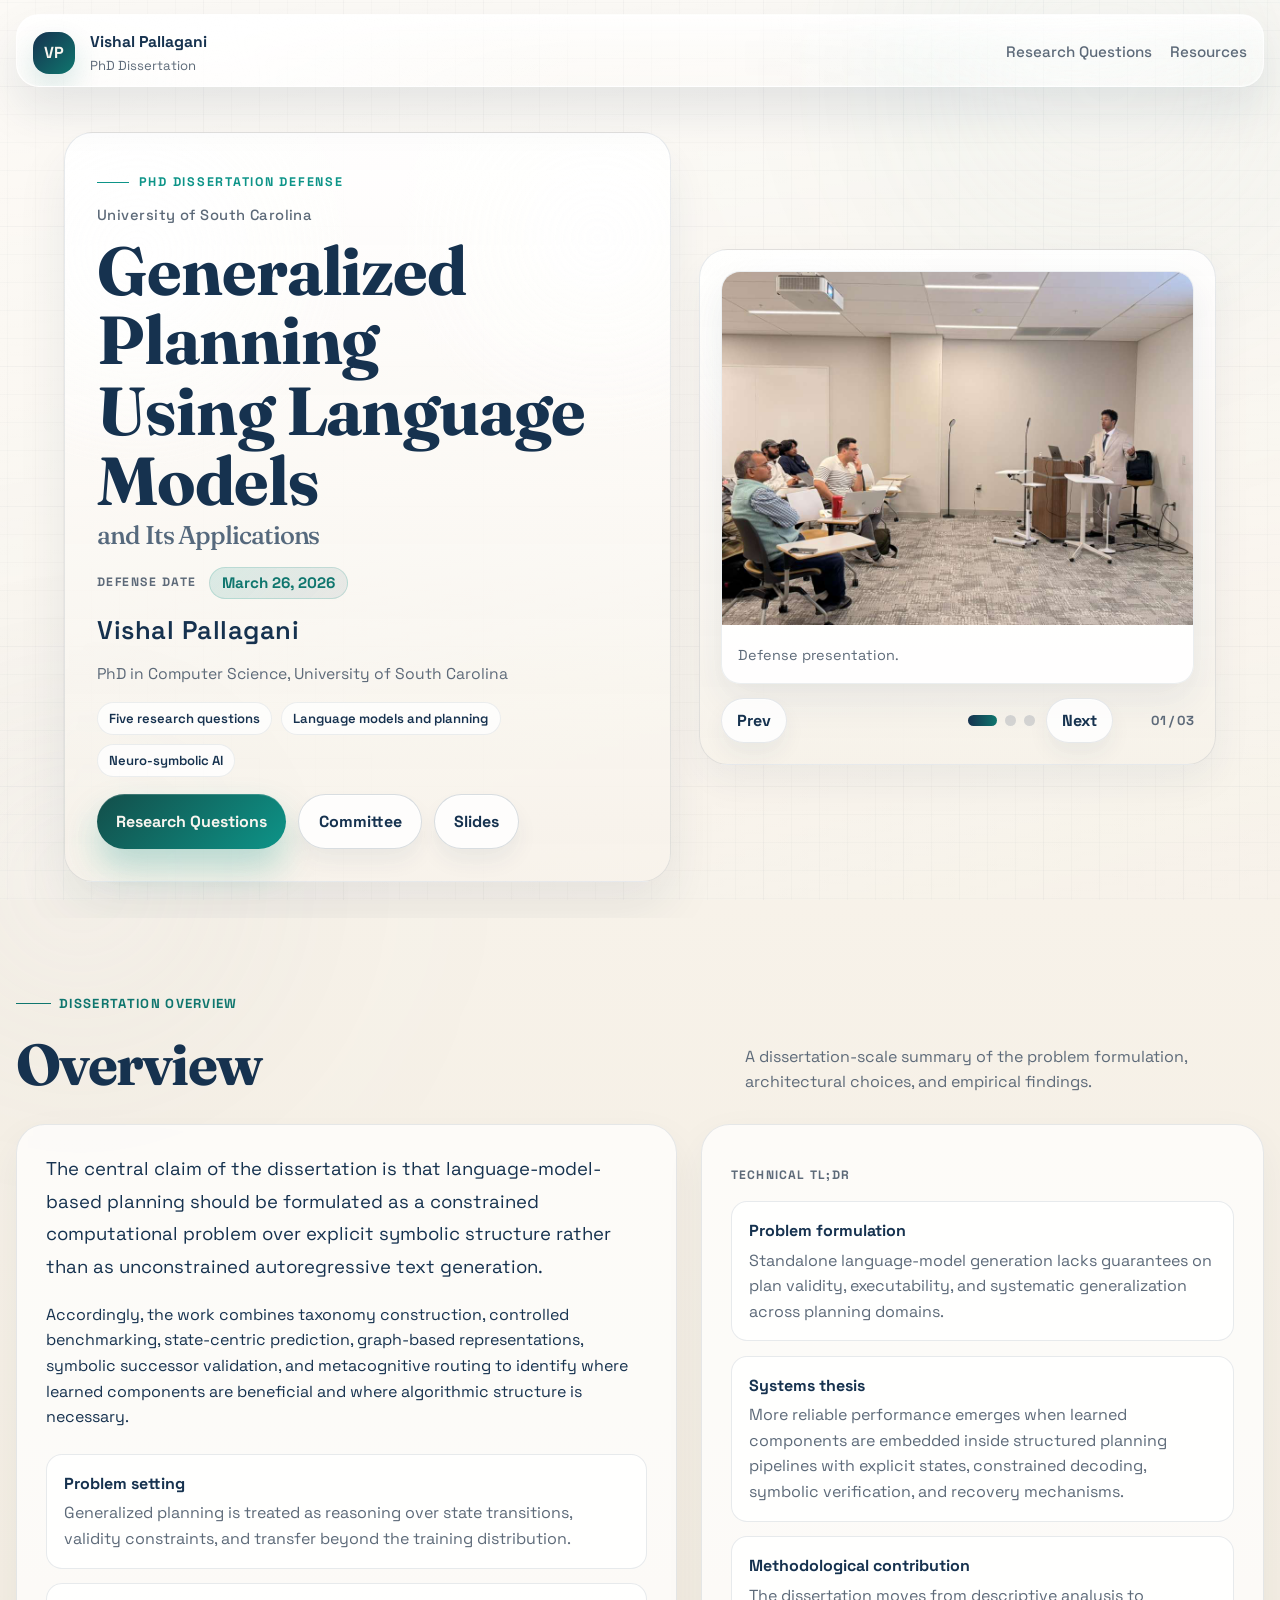
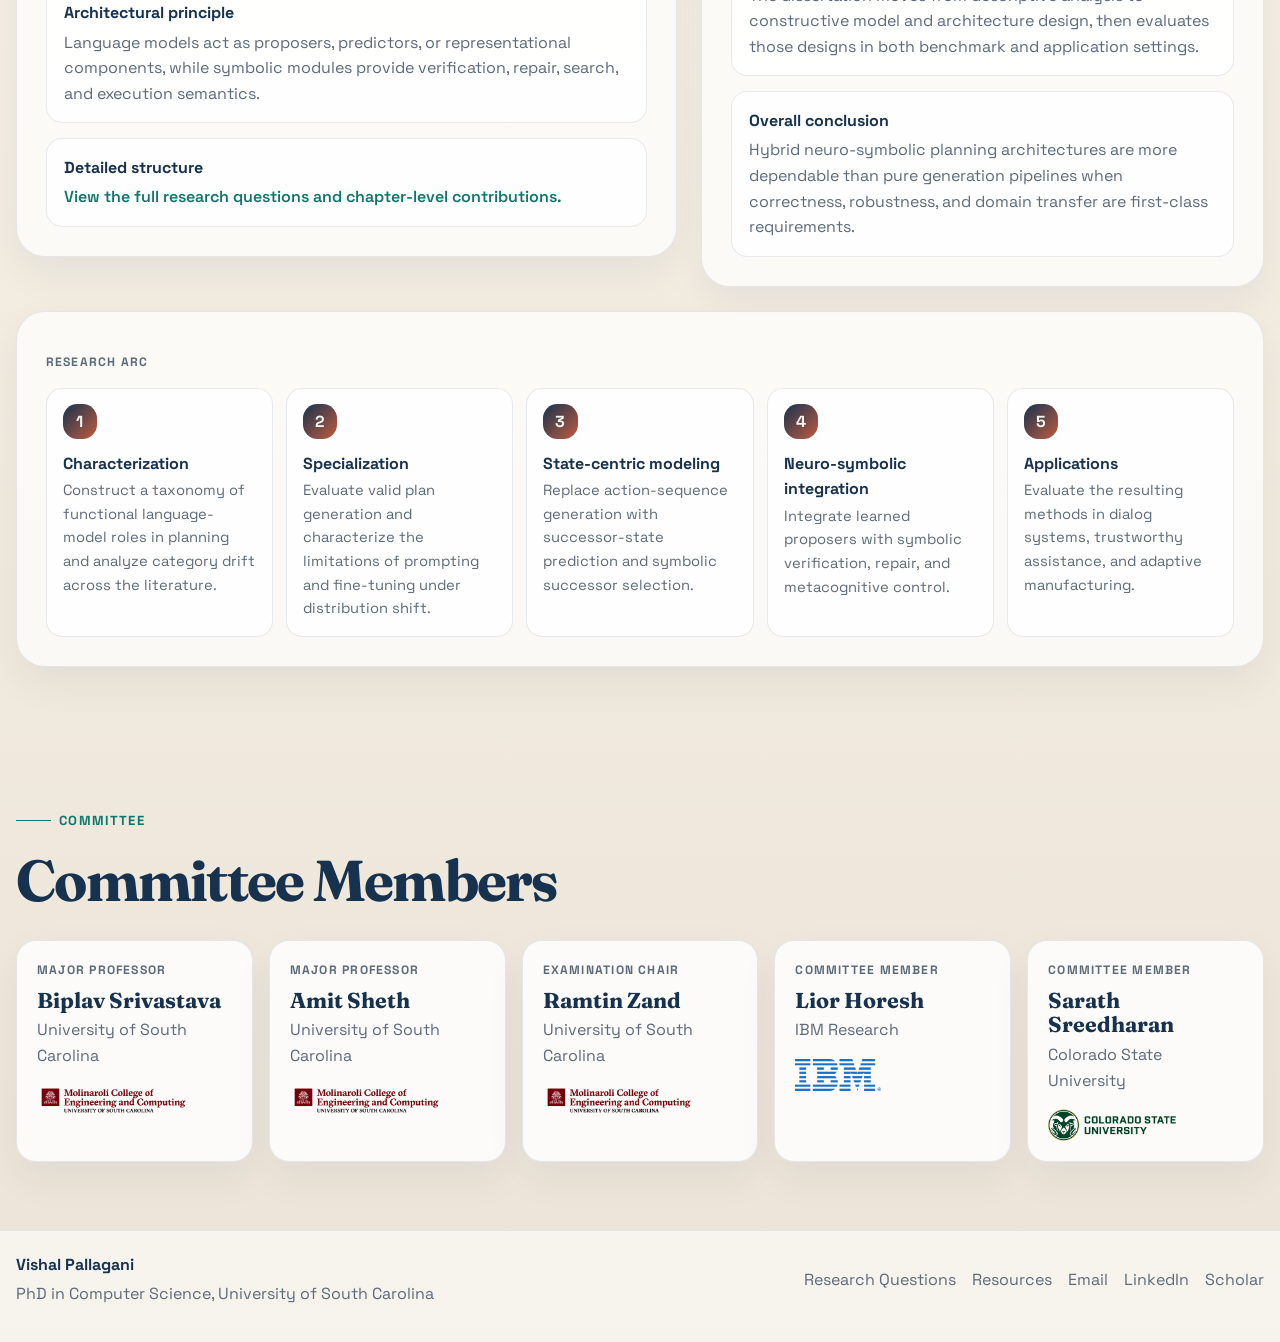
==== commit 1b5e32dc: "Add 'Resources' link to navigation and footer" ====
--- a/index.html
+++ b/index.html
@@ -34,6 +34,7 @@
       </button>
       <nav class="site-nav" id="site-nav" aria-label="Primary">
         <a href="research-questions.html">Research Questions</a>
+        <a href="resources.html">Resources</a>
       </nav>
     </header>
 
@@ -276,6 +277,7 @@
         </div>
         <div class="footer-links">
           <a href="research-questions.html">Research Questions</a>
+          <a href="resources.html">Resources</a>
           <a href="mailto:vishal.pallagani@gmail.com">Email</a>
           <a href="https://www.linkedin.com/in/vishalpallagani" target="_blank" rel="noopener noreferrer">LinkedIn</a>
           <a href="https://scholar.google.com/citations?user=uUkfixUAAAAJ&hl=en" target="_blank"
--- a/styles.css
+++ b/styles.css
@@ -8,6 +8,7 @@
   --accent-deep: #0f766e;
   --accent-vivid: #14b8a6;
   --accent-warm: #f59e0b;
+  --accent-soft: rgba(13, 148, 136, 0.14);
   --line: rgba(22, 50, 79, 0.1);
   --line-strong: rgba(22, 50, 79, 0.16);
   --shadow: 0 1.4rem 4rem rgba(22, 50, 79, 0.08);
@@ -768,6 +769,800 @@
     inset 0 1px 0 rgba(255, 255, 255, 0.72);
 }
 
+#hero-mesh {
+  display: none;
+}
+
+.home-page .ambient-grid::before,
+.home-page .ambient-grid::after,
+.home-page .page-shell::before,
+.home-page .page-shell::after {
+  animation: none;
+}
+
+.home-page .page-shell::before {
+  opacity: 0.18;
+}
+
+.home-page .page-shell::after {
+  opacity: 0.16;
+}
+
+.home-page .hero.hero-refined {
+  min-height: clamp(34rem, 78svh, 43rem);
+  height: auto;
+  padding: clamp(1.4rem, 5vh, 3.6rem) 1.5rem clamp(1.6rem, 4vh, 2.4rem);
+}
+
+.hero-refined-inner {
+  width: min(100%, 74rem);
+  min-height: 100%;
+  display: grid;
+  grid-template-columns: minmax(0, 1.08fr) minmax(20rem, 0.92fr);
+  align-items: center;
+  gap: clamp(1rem, 3vw, 1.8rem);
+}
+
+.hero-title-panel {
+  width: 100%;
+  padding: clamp(1.35rem, 3vw, 2rem);
+  text-align: left;
+  background:
+    radial-gradient(circle at 12% 16%, rgba(255, 255, 255, 0.92), rgba(255, 255, 255, 0) 26%),
+    radial-gradient(circle at 88% 14%, rgba(255, 255, 255, 0.7), rgba(255, 255, 255, 0) 24%),
+    linear-gradient(180deg, rgba(255, 255, 255, 0.86), rgba(247, 242, 234, 0.82));
+  box-shadow:
+    0 1.6rem 3.2rem rgba(22, 50, 79, 0.08),
+    inset 0 1px 0 rgba(255, 255, 255, 0.9);
+  opacity: 0;
+  animation: fade-up 0.8s cubic-bezier(0.22, 1, 0.36, 1) 0.08s forwards;
+}
+
+.hero-eyebrow-refined {
+  justify-content: flex-start;
+  margin-bottom: 0.7rem;
+}
+
+.hero-institution {
+  margin: 0;
+  color: var(--muted);
+  font-size: 0.92rem;
+  font-weight: 500;
+  letter-spacing: 0.03em;
+  opacity: 0;
+  animation: fade-up 0.7s cubic-bezier(0.22, 1, 0.36, 1) 0.28s forwards;
+}
+
+.hero-refined-title {
+  margin: 0.55rem 0 0;
+  display: grid;
+  gap: 0.12rem;
+  justify-items: start;
+  font-family: "Fraunces", Georgia, serif;
+  color: var(--ink);
+  line-height: 1.02;
+  letter-spacing: -0.045em;
+}
+
+.hero-refined-line,
+.hero-refined-subtitle {
+  display: block;
+  opacity: 0;
+  transform: translateY(18px);
+  animation: fade-up 0.7s cubic-bezier(0.22, 1, 0.36, 1) forwards;
+}
+
+.hero-refined-line {
+  font-size: clamp(2.45rem, 5.3vw, 4.35rem);
+  font-weight: 700;
+}
+
+.hero-refined-line:first-child {
+  animation-delay: 0.34s;
+}
+
+.hero-refined-line:nth-child(2) {
+  animation-delay: 0.46s;
+}
+
+.hero-refined-subtitle {
+  margin-top: 0.35rem;
+  font-size: clamp(1.1rem, 2.2vw, 1.6rem);
+  font-weight: 500;
+  color: rgba(22, 50, 79, 0.72);
+  animation-delay: 0.58s;
+}
+
+.hero-meta-stack {
+  display: grid;
+  gap: 0.72rem;
+  margin-top: 1.15rem;
+}
+
+.hero-date-line {
+  display: flex;
+  flex-wrap: wrap;
+  align-items: center;
+  gap: 0.75rem;
+  margin: 0;
+  opacity: 0;
+  animation: fade-up 0.7s cubic-bezier(0.22, 1, 0.36, 1) 0.72s forwards;
+}
+
+.hero-date-label {
+  font-size: 0.76rem;
+  font-weight: 700;
+  letter-spacing: 0.12em;
+  text-transform: uppercase;
+  color: var(--muted);
+}
+
+.hero-date-value {
+  display: inline-flex;
+  align-items: center;
+  min-height: 2rem;
+  padding: 0.3rem 0.78rem;
+  border-radius: 999px;
+  background: linear-gradient(135deg, rgba(13, 148, 136, 0.14), rgba(22, 50, 79, 0.08));
+  border: 1px solid rgba(13, 148, 136, 0.18);
+  color: var(--accent-deep);
+  font-size: 0.95rem;
+  font-weight: 700;
+  line-height: 1;
+}
+
+.hero-name {
+  margin: 0;
+  font-size: clamp(1.26rem, 2.1vw, 1.6rem);
+  font-weight: 600;
+  letter-spacing: 0.02em;
+  opacity: 0;
+  animation: fade-up 0.7s cubic-bezier(0.22, 1, 0.36, 1) 0.82s forwards;
+}
+
+.hero-role-line {
+  margin: 0;
+  color: var(--muted);
+  font-size: 0.98rem;
+  line-height: 1.5;
+  opacity: 0;
+  animation: fade-up 0.7s cubic-bezier(0.22, 1, 0.36, 1) 0.94s forwards;
+}
+
+.hero-fact-row {
+  display: flex;
+  flex-wrap: wrap;
+  gap: 0.55rem;
+  margin-top: 1rem;
+  opacity: 0;
+  animation: fade-up 0.7s cubic-bezier(0.22, 1, 0.36, 1) 1.02s forwards;
+}
+
+.hero-fact {
+  display: inline-flex;
+  align-items: center;
+  min-height: 1.9rem;
+  padding: 0.32rem 0.7rem;
+  border-radius: 999px;
+  border: 1px solid rgba(22, 50, 79, 0.08);
+  background: rgba(255, 255, 255, 0.74);
+  color: var(--ink);
+  font-size: 0.82rem;
+  font-weight: 600;
+}
+
+.hero-actions-refined {
+  justify-content: flex-start;
+  margin-top: 1.05rem;
+  opacity: 0;
+  animation: fade-up 0.7s cubic-bezier(0.22, 1, 0.36, 1) 1.16s forwards;
+}
+
+.hero-gallery-card {
+  width: 100%;
+  padding: 0.95rem;
+  background:
+    radial-gradient(circle at 20% 16%, rgba(255, 255, 255, 0.9), rgba(255, 255, 255, 0) 24%),
+    linear-gradient(180deg, rgba(255, 255, 255, 0.88), rgba(246, 241, 233, 0.84));
+  display: grid;
+  gap: 0.8rem;
+}
+
+.hero-gallery-card .gallery-viewport {
+  border-radius: 1.2rem;
+}
+
+.hero-gallery-card .gallery-slide img {
+  width: 100%;
+  aspect-ratio: 4 / 3;
+  object-fit: contain;
+  background: linear-gradient(180deg, #fbf7f1, #efe7dc);
+}
+
+.hero-gallery-card .gallery-slide figcaption {
+  text-align: left;
+}
+
+.hero-gallery-card .gallery-controls {
+  margin-top: 0;
+}
+
+.gallery-slider-wide {
+  padding: 1.25rem;
+}
+
+.hero-layout,
+.page-hero-layout {
+  width: 100%;
+  max-width: 76rem;
+  display: grid;
+  grid-template-columns: minmax(0, 1.02fr) minmax(20rem, 0.98fr);
+  align-items: center;
+  gap: clamp(1.25rem, 3vw, 2.8rem);
+}
+
+.home-page .hero-copy,
+.page-hero-copy {
+  max-width: 39rem;
+  text-align: left;
+  align-items: flex-start;
+}
+
+.home-page .hero-headline,
+.page-hero-title {
+  justify-content: flex-start;
+}
+
+.home-page .hero-actions,
+.page-hero-copy .hero-actions {
+  justify-content: flex-start;
+}
+
+.hero-meta-grid {
+  width: min(100%, 34rem);
+  display: grid;
+  grid-template-columns: repeat(2, minmax(0, 1fr));
+  gap: 0.75rem;
+  margin-top: 0.4rem;
+  opacity: 0;
+  animation: fade-up 0.7s cubic-bezier(0.22, 1, 0.36, 1) 1.3s forwards;
+}
+
+.hero-meta-card,
+.page-summary-item {
+  padding: 0.95rem 1rem;
+  border-radius: 1rem;
+  border: 1px solid rgba(22, 50, 79, 0.08);
+  background: linear-gradient(180deg, rgba(255, 255, 255, 0.88), rgba(255, 255, 255, 0.62));
+  box-shadow:
+    0 0.8rem 1.8rem rgba(22, 50, 79, 0.06),
+    inset 0 1px 0 rgba(255, 255, 255, 0.76);
+}
+
+.hero-meta-card span {
+  display: block;
+  font-size: 0.72rem;
+  font-weight: 700;
+  letter-spacing: 0.08em;
+  text-transform: uppercase;
+  color: var(--muted);
+}
+
+.hero-meta-card strong {
+  display: block;
+  margin-top: 0.35rem;
+  font-size: 1rem;
+  line-height: 1.3;
+}
+
+.hero-chip-row {
+  display: flex;
+  flex-wrap: wrap;
+  gap: 0.65rem;
+  margin-top: 0.95rem;
+  opacity: 0;
+  animation: fade-up 0.7s cubic-bezier(0.22, 1, 0.36, 1) 1.38s forwards;
+}
+
+.chip-link {
+  color: var(--ink);
+  background: rgba(13, 148, 136, 0.12);
+  border-color: rgba(13, 148, 136, 0.14);
+  transition:
+    transform 180ms ease,
+    box-shadow 180ms ease,
+    background-color 180ms ease,
+    border-color 180ms ease;
+}
+
+.chip-link:hover {
+  transform: translateY(-2px);
+  background: rgba(13, 148, 136, 0.16);
+  border-color: rgba(13, 148, 136, 0.22);
+  box-shadow: 0 0.75rem 1.6rem rgba(13, 148, 136, 0.12);
+}
+
+.doctorate-card {
+  position: relative;
+  display: grid;
+  gap: 1rem;
+  padding: 1.35rem;
+  background:
+    radial-gradient(circle at 14% 18%, rgba(255, 255, 255, 0.72), transparent 24%),
+    linear-gradient(180deg, rgba(255, 255, 255, 0.92), rgba(245, 240, 231, 0.82));
+  border-color: rgba(22, 50, 79, 0.08);
+  overflow: hidden;
+}
+
+.doctorate-card::before {
+  content: "";
+  position: absolute;
+  inset: 0 auto auto 0;
+  width: 100%;
+  height: 0.22rem;
+  background: linear-gradient(90deg, rgba(22, 50, 79, 0.84), rgba(15, 118, 110, 0.82), rgba(245, 158, 11, 0.86));
+}
+
+.doctorate-stage {
+  position: relative;
+  min-height: 21rem;
+  border-radius: 1.35rem;
+  border: 1px solid rgba(22, 50, 79, 0.08);
+  background:
+    radial-gradient(circle at 50% 42%, rgba(255, 255, 255, 0.9), rgba(255, 255, 255, 0) 48%),
+    linear-gradient(180deg, rgba(248, 251, 252, 0.98), rgba(232, 238, 243, 0.92));
+  box-shadow:
+    inset 0 1px 0 rgba(255, 255, 255, 0.82),
+    0 1rem 2.3rem rgba(22, 50, 79, 0.08);
+  overflow: hidden;
+  isolation: isolate;
+}
+
+.doctorate-stage::before {
+  content: "";
+  position: absolute;
+  inset: 0;
+  background-image:
+    linear-gradient(rgba(22, 50, 79, 0.03) 1px, transparent 1px),
+    linear-gradient(90deg, rgba(22, 50, 79, 0.03) 1px, transparent 1px);
+  background-size: 26px 26px;
+  opacity: 0.8;
+}
+
+.doctorate-orbit {
+  position: absolute;
+  inset: 12% 20%;
+  border-radius: 50%;
+  border: 1px solid rgba(13, 148, 136, 0.15);
+  animation: doctorate-orbit 18s linear infinite;
+}
+
+.doctorate-orbit-b {
+  inset: 18% 12%;
+  border-color: rgba(245, 158, 11, 0.12);
+  animation-direction: reverse;
+  animation-duration: 24s;
+}
+
+.doctorate-progress {
+  position: absolute;
+  left: 12%;
+  right: 12%;
+  bottom: 1.2rem;
+  height: 3.6rem;
+}
+
+.doctorate-progress::before {
+  content: "";
+  position: absolute;
+  top: 1.42rem;
+  left: 0;
+  right: 0;
+  height: 2px;
+  border-radius: 999px;
+  background: rgba(22, 50, 79, 0.12);
+}
+
+.doctorate-progress-line {
+  position: absolute;
+  top: 1.42rem;
+  left: 0;
+  width: 100%;
+  height: 2px;
+  border-radius: 999px;
+  background: linear-gradient(90deg, rgba(22, 50, 79, 0.88), rgba(15, 118, 110, 0.88), rgba(245, 158, 11, 0.88));
+  transform: scaleX(0);
+  transform-origin: left;
+  animation: doctorate-progress 2.5s cubic-bezier(0.22, 1, 0.36, 1) 0.4s forwards;
+}
+
+.doctorate-progress-node {
+  position: absolute;
+  top: 0.98rem;
+  width: 0.92rem;
+  height: 0.92rem;
+  border-radius: 50%;
+  background: rgba(22, 50, 79, 0.22);
+  box-shadow: 0 0 0 0 rgba(15, 118, 110, 0.08);
+  animation: doctorate-node-glow 3.5s ease-in-out infinite;
+}
+
+.doctorate-progress-node-1 {
+  left: 0;
+}
+
+.doctorate-progress-node-2 {
+  left: calc(50% - 0.46rem);
+  animation-delay: 0.4s;
+}
+
+.doctorate-progress-node-3 {
+  right: 0;
+  background: linear-gradient(135deg, #f59e0b, #0f766e);
+  animation-delay: 0.8s;
+}
+
+.doctorate-cap {
+  position: absolute;
+  left: 13%;
+  bottom: 4.8rem;
+  width: 5rem;
+  height: 4rem;
+  transform-origin: center;
+  animation: doctorate-cap-flight 5.4s cubic-bezier(0.22, 1, 0.36, 1) infinite;
+  z-index: 3;
+}
+
+.doctorate-cap-top {
+  position: absolute;
+  top: 0.25rem;
+  left: 50%;
+  width: 3.1rem;
+  height: 1.5rem;
+  background: linear-gradient(135deg, #16324f, #0f766e);
+  transform: translateX(-50%) rotate(-12deg);
+  clip-path: polygon(50% 0, 100% 50%, 50% 100%, 0 50%);
+  box-shadow: 0 0.7rem 1.5rem rgba(15, 118, 110, 0.2);
+}
+
+.doctorate-cap-base {
+  position: absolute;
+  top: 1.55rem;
+  left: 50%;
+  width: 2rem;
+  height: 0.48rem;
+  border-radius: 999px;
+  background: #16324f;
+  transform: translateX(-50%);
+}
+
+.doctorate-cap-tassel {
+  position: absolute;
+  top: 1.12rem;
+  left: calc(50% + 1.25rem);
+  width: 2px;
+  height: 1.65rem;
+  background: linear-gradient(180deg, #f7c64d, #d28a12);
+  transform-origin: top center;
+  animation: doctorate-tassel 1.8s ease-in-out infinite;
+}
+
+.doctorate-cap-tassel::after {
+  content: "";
+  position: absolute;
+  bottom: -0.18rem;
+  left: -0.16rem;
+  width: 0.34rem;
+  height: 0.34rem;
+  border-radius: 50%;
+  background: #f7c64d;
+}
+
+.doctorate-seal {
+  position: absolute;
+  top: 50%;
+  left: 50%;
+  width: min(84%, 22rem);
+  padding: 1.5rem 1.4rem;
+  border-radius: 1.8rem;
+  text-align: center;
+  background:
+    radial-gradient(circle at top, rgba(255, 255, 255, 0.84), rgba(255, 255, 255, 0) 56%),
+    linear-gradient(180deg, rgba(255, 255, 255, 0.96), rgba(244, 239, 231, 0.9));
+  border: 1px solid rgba(22, 50, 79, 0.08);
+  box-shadow:
+    0 1.2rem 2.6rem rgba(22, 50, 79, 0.11),
+    inset 0 1px 0 rgba(255, 255, 255, 0.88);
+  transform: translate(-50%, -56%) scale(0.82);
+  opacity: 0;
+  animation: doctorate-seal-pop 0.9s cubic-bezier(0.22, 1, 0.36, 1) 1.65s forwards;
+  z-index: 2;
+}
+
+.doctorate-seal::before {
+  content: "";
+  position: absolute;
+  inset: 0.5rem;
+  border-radius: 1.35rem;
+  border: 1px solid rgba(15, 118, 110, 0.14);
+  pointer-events: none;
+}
+
+.doctorate-seal-kicker {
+  display: inline-flex;
+  align-items: center;
+  justify-content: center;
+  min-height: 1.6rem;
+  padding: 0.14rem 0.62rem;
+  border-radius: 999px;
+  background: rgba(13, 148, 136, 0.12);
+  color: #0d9488;
+  font-size: 0.68rem;
+  font-weight: 700;
+  letter-spacing: 0.08em;
+  text-transform: uppercase;
+}
+
+.doctorate-seal strong {
+  display: block;
+  margin-top: 0.72rem;
+  font-family: "Fraunces", Georgia, serif;
+  font-size: clamp(1.8rem, 4vw, 2.5rem);
+  line-height: 1.08;
+  letter-spacing: -0.04em;
+}
+
+.doctorate-seal p {
+  margin: 0.5rem 0 0;
+  font-size: 0.95rem;
+  color: var(--muted);
+}
+
+.doctorate-spark {
+  position: absolute;
+  width: 0.52rem;
+  height: 0.52rem;
+  border-radius: 50%;
+  background: radial-gradient(circle, rgba(245, 158, 11, 0.98), rgba(245, 158, 11, 0));
+  opacity: 0;
+  animation: doctorate-spark 3.4s ease-in-out infinite;
+}
+
+.doctorate-spark-1 {
+  top: 18%;
+  left: 22%;
+}
+
+.doctorate-spark-2 {
+  top: 24%;
+  right: 18%;
+  animation-delay: 0.55s;
+}
+
+.doctorate-spark-3 {
+  bottom: 24%;
+  left: 18%;
+  animation-delay: 1s;
+}
+
+.doctorate-spark-4 {
+  bottom: 20%;
+  right: 24%;
+  animation-delay: 1.45s;
+}
+
+.doctorate-story {
+  display: grid;
+  grid-template-columns: repeat(3, minmax(0, 1fr));
+  gap: 0.72rem;
+}
+
+.doctorate-step {
+  padding: 0.88rem 0.92rem;
+  border-radius: 1rem;
+  border: 1px solid rgba(22, 50, 79, 0.08);
+  background: rgba(255, 255, 255, 0.78);
+  box-shadow: 0 0.55rem 1.2rem rgba(22, 50, 79, 0.05);
+}
+
+.doctorate-step-accent {
+  background: linear-gradient(180deg, rgba(15, 118, 110, 0.14), rgba(255, 255, 255, 0.84));
+  border-color: rgba(15, 118, 110, 0.16);
+}
+
+.doctorate-step-label {
+  display: inline-flex;
+  align-items: center;
+  justify-content: center;
+  width: fit-content;
+  min-height: 1.45rem;
+  padding: 0.12rem 0.5rem;
+  border-radius: 999px;
+  background: rgba(22, 50, 79, 0.08);
+  color: var(--ink);
+  font-size: 0.65rem;
+  font-weight: 700;
+  letter-spacing: 0.08em;
+  text-transform: uppercase;
+}
+
+.doctorate-step strong {
+  display: block;
+  margin-top: 0.48rem;
+  font-size: 0.92rem;
+  line-height: 1.28;
+}
+
+.doctorate-step p,
+.gallery-slide figcaption,
+.page-summary-item p {
+  margin: 0.28rem 0 0;
+  color: var(--muted);
+  font-size: 0.8rem;
+  line-height: 1.5;
+}
+
+.gallery-layout {
+  display: grid;
+  grid-template-columns: minmax(0, 0.78fr) minmax(0, 1.22fr);
+  gap: 1.5rem;
+  align-items: stretch;
+}
+
+.gallery-copy,
+.gallery-slider {
+  padding: 1.3rem;
+}
+
+.gallery-copy {
+  display: grid;
+  align-content: start;
+  gap: 1rem;
+}
+
+.gallery-slider {
+  display: grid;
+  gap: 0.9rem;
+}
+
+.gallery-viewport {
+  overflow: hidden;
+  border-radius: 1.25rem;
+  border: 1px solid rgba(22, 50, 79, 0.08);
+  background: rgba(255, 255, 255, 0.92);
+  box-shadow:
+    inset 0 1px 0 rgba(255, 255, 255, 0.84),
+    0 1rem 2.2rem rgba(22, 50, 79, 0.08);
+}
+
+.gallery-track {
+  display: flex;
+  transition: transform 760ms cubic-bezier(0.22, 1, 0.36, 1);
+  will-change: transform;
+}
+
+.gallery-slide {
+  min-width: 100%;
+  margin: 0;
+}
+
+.gallery-slide img {
+  width: 100%;
+  aspect-ratio: 16 / 10.5;
+  object-fit: cover;
+}
+
+.gallery-slide figcaption {
+  padding: 0.95rem 1rem 1rem;
+  font-size: 0.9rem;
+}
+
+.gallery-controls {
+  display: flex;
+  align-items: center;
+  gap: 0.7rem;
+}
+
+.gallery-control {
+  min-height: 2.55rem;
+  padding: 0.55rem 0.95rem;
+  border: 1px solid rgba(22, 50, 79, 0.1);
+  border-radius: 999px;
+  background: rgba(255, 255, 255, 0.84);
+  color: var(--ink);
+  font-weight: 700;
+  box-shadow:
+    0 0.7rem 1.35rem rgba(22, 50, 79, 0.06),
+    inset 0 1px 0 rgba(255, 255, 255, 0.76);
+  transition:
+    transform 180ms ease,
+    box-shadow 180ms ease,
+    border-color 180ms ease;
+}
+
+.gallery-control:hover {
+  transform: translateY(-2px);
+  border-color: rgba(13, 148, 136, 0.22);
+  box-shadow: 0 0.95rem 1.6rem rgba(13, 148, 136, 0.1);
+}
+
+.gallery-dots {
+  display: flex;
+  align-items: center;
+  gap: 0.48rem;
+  margin-left: auto;
+}
+
+.gallery-dot {
+  width: 0.7rem;
+  height: 0.7rem;
+  padding: 0;
+  border: 0;
+  border-radius: 999px;
+  background: rgba(22, 50, 79, 0.16);
+  transition:
+    width 220ms ease,
+    background-color 220ms ease,
+    transform 220ms ease;
+}
+
+.gallery-dot.is-active {
+  width: 1.85rem;
+  background: linear-gradient(90deg, #16324f, #0f766e);
+}
+
+.gallery-counter {
+  min-width: 4rem;
+  margin-left: 0.35rem;
+  color: var(--muted);
+  font-size: 0.82rem;
+  font-weight: 700;
+  text-align: right;
+}
+
+.page-summary-card {
+  display: grid;
+  gap: 0.88rem;
+  padding: 1.3rem;
+  background:
+    radial-gradient(circle at 100% 0%, rgba(255, 255, 255, 0.58), transparent 34%),
+    linear-gradient(180deg, rgba(255, 255, 255, 0.9), rgba(244, 239, 231, 0.84));
+}
+
+.page-summary-list {
+  display: grid;
+  gap: 0.68rem;
+}
+
+.page-summary-item strong {
+  display: block;
+  font-size: 0.94rem;
+  line-height: 1.3;
+}
+
+.page-chip-row {
+  margin-top: 0.95rem;
+}
+
+.questions-page .hero {
+  min-height: auto;
+  height: auto;
+  padding-bottom: max(var(--hero-vpad), 1.2rem);
+}
+
+.questions-page .hero-copy {
+  padding-top: 0.65rem;
+}
+
+.site-nav a[aria-current="page"] {
+  color: var(--ink);
+}
+
+.site-nav a[aria-current="page"]::before {
+  opacity: 1;
+  transform: scaleX(1);
+}
+
 
 
 
@@ -822,6 +1617,12 @@
   display: grid;
   grid-template-columns: minmax(0, 1.08fr) minmax(0, 0.92fr);
   gap: 1.5rem;
+  align-items: start;
+}
+
+.overview-grid > .panel {
+  align-self: start;
+  height: fit-content;
 }
 
 .narrative,
@@ -900,6 +1701,41 @@
   color: #f8f5ef;
   background: linear-gradient(135deg, #16324f, #c15c3f);
   font-weight: 700;
+}
+
+.overview-link {
+  color: var(--accent-deep);
+  font-weight: 600;
+}
+
+.overview-link:hover {
+  color: var(--ink);
+}
+
+.overview-synthesis-panel .overview-glance-list {
+  margin-top: 1rem;
+}
+
+.overview-arc-panel {
+  margin-top: 1.5rem;
+}
+
+.overview-arc-steps {
+  grid-template-columns: repeat(5, minmax(0, 1fr));
+  gap: 0.8rem;
+  margin-top: 1rem;
+}
+
+.overview-arc-panel .flow-step {
+  grid-template-columns: 1fr;
+  align-content: start;
+  gap: 0.75rem;
+  min-height: 100%;
+}
+
+.overview-arc-panel .flow-badge {
+  width: 2.15rem;
+  height: 2.15rem;
 }
 
 .rq-stack {
@@ -3821,7 +4657,141 @@
   }
 }
 
+@keyframes doctorate-orbit {
+  0% {
+    transform: rotate(0deg) scale(1);
+  }
+
+  50% {
+    transform: rotate(180deg) scale(1.03);
+  }
+
+  100% {
+    transform: rotate(360deg) scale(1);
+  }
+}
+
+@keyframes doctorate-progress {
+  0% {
+    transform: scaleX(0);
+  }
+
+  100% {
+    transform: scaleX(1);
+  }
+}
+
+@keyframes doctorate-node-glow {
+
+  0%,
+  100% {
+    transform: scale(1);
+    box-shadow: 0 0 0 0 rgba(15, 118, 110, 0.08);
+  }
+
+  50% {
+    transform: scale(1.14);
+    box-shadow: 0 0 0 0.34rem rgba(15, 118, 110, 0);
+  }
+}
+
+@keyframes doctorate-cap-flight {
+
+  0%,
+  14%,
+  100% {
+    left: 13%;
+    bottom: 4.8rem;
+    transform: rotate(-8deg) scale(0.98);
+  }
+
+  26% {
+    left: 32%;
+    bottom: 11.8rem;
+    transform: rotate(4deg) scale(1.05);
+  }
+
+  42% {
+    left: 50%;
+    bottom: 8.9rem;
+    transform: rotate(-4deg) scale(1);
+  }
+
+  62% {
+    left: 67%;
+    bottom: 10.6rem;
+    transform: rotate(8deg) scale(1.04);
+  }
+
+  76% {
+    left: 81%;
+    bottom: 6.1rem;
+    transform: rotate(0deg) scale(1);
+  }
+}
+
+@keyframes doctorate-tassel {
+
+  0%,
+  100% {
+    transform: rotate(8deg);
+  }
+
+  50% {
+    transform: rotate(-10deg);
+  }
+}
+
+@keyframes doctorate-seal-pop {
+  0% {
+    opacity: 0;
+    transform: translate(-50%, -56%) scale(0.82);
+  }
+
+  70% {
+    opacity: 1;
+    transform: translate(-50%, -50%) scale(1.04);
+  }
+
+  100% {
+    opacity: 1;
+    transform: translate(-50%, -50%) scale(1);
+  }
+}
+
+@keyframes doctorate-spark {
+
+  0%,
+  100% {
+    opacity: 0;
+    transform: scale(0.4);
+  }
+
+  30% {
+    opacity: 0.9;
+    transform: scale(1.2);
+  }
+
+  60% {
+    opacity: 0.45;
+    transform: scale(1.8);
+  }
+}
+
 @media (max-width: 1100px) {
+  .hero-refined-inner {
+    grid-template-columns: 1fr;
+  }
+
+  .hero-gallery-card {
+    max-width: 34rem;
+    justify-self: center;
+  }
+
+  .overview-arc-steps {
+    grid-template-columns: repeat(3, minmax(0, 1fr));
+  }
+
   .committee-grid {
     grid-template-columns: repeat(3, minmax(0, 1fr));
   }
@@ -3832,7 +4802,6 @@
 }
 
 @media (max-width: 920px) {
-
   .hero,
   .overview-grid,
   .section-heading,
@@ -3961,6 +4930,50 @@
     flex: 0 0 calc(33.333% - 0.4rem);
     min-width: 8.5rem;
     max-width: 10rem;
+  }
+
+  .home-page .hero.hero-refined {
+    min-height: auto;
+    padding-top: 2.3rem;
+  }
+
+  .hero-title-panel {
+    width: 100%;
+    text-align: center;
+  }
+
+  .hero-eyebrow-refined {
+    justify-content: center;
+  }
+
+  .hero-refined-title {
+    justify-items: center;
+  }
+
+  .hero-meta-stack {
+    justify-items: center;
+  }
+
+  .hero-date-line,
+  .hero-role-line {
+    justify-content: center;
+    text-align: center;
+  }
+
+  .hero-refined-line {
+    font-size: clamp(2.35rem, 8vw, 4.25rem);
+  }
+
+  .hero-refined-subtitle {
+    font-size: clamp(1.1rem, 3.5vw, 1.5rem);
+  }
+
+  .hero-actions-refined {
+    justify-content: center;
+  }
+
+  .overview-arc-steps {
+    grid-template-columns: repeat(2, minmax(0, 1fr));
   }
 }
 
@@ -4439,6 +5452,127 @@
   }
 }
 
+@media (max-width: 1100px) {
+  .hero-layout,
+  .page-hero-layout,
+  .gallery-layout {
+    grid-template-columns: 1fr;
+  }
+
+  .doctorate-story {
+    grid-template-columns: 1fr;
+  }
+}
+
+@media (max-width: 920px) {
+  .home-page .hero-copy,
+  .page-hero-copy {
+    max-width: 100%;
+    text-align: center;
+    align-items: center;
+  }
+
+  .home-page .hero-actions,
+  .page-hero-copy .hero-actions {
+    justify-content: center;
+  }
+
+  .home-page .hero-headline,
+  .page-hero-title {
+    justify-content: center;
+  }
+
+  .gallery-controls {
+    flex-wrap: wrap;
+  }
+
+  .gallery-dots {
+    margin-left: 0;
+  }
+}
+
+@media (max-width: 680px) {
+  .hero-title-panel {
+    padding: 1.2rem;
+  }
+
+  .hero-gallery-card {
+    padding: 0.9rem;
+  }
+
+  .gallery-controls {
+    justify-content: center;
+  }
+
+  .gallery-counter {
+    width: 100%;
+    margin-left: 0;
+    text-align: center;
+  }
+
+  .overview-arc-steps {
+    grid-template-columns: 1fr;
+  }
+}
+
+@media (max-width: 540px) {
+  .home-page .hero,
+  .questions-page .hero {
+    padding-inline: 0.8rem;
+  }
+
+  .home-page .hero.hero-refined {
+    padding: 1.5rem 0.8rem 1rem;
+  }
+
+  .hero-layout,
+  .page-hero-layout {
+    gap: 0.95rem;
+  }
+
+  .hero-refined-line {
+    font-size: clamp(2rem, 10vw, 3rem);
+  }
+
+  .hero-name {
+    font-size: 1rem;
+  }
+
+  .hero-date-line {
+    gap: 0.5rem;
+  }
+
+  .hero-date-value {
+    font-size: 0.88rem;
+  }
+
+  .hero-actions-refined {
+    width: 100%;
+  }
+
+  .hero-actions-refined .button {
+    flex: 1 1 100%;
+    width: 100%;
+  }
+
+  .page-summary-item,
+  .doctorate-step,
+  .hero-title-panel,
+  .hero-gallery-card,
+  .gallery-slider {
+    padding: 0.95rem;
+  }
+
+  .gallery-slide figcaption {
+    padding: 0.82rem 0.85rem 0.9rem;
+  }
+
+  .gallery-control {
+    min-height: 2.35rem;
+    padding-inline: 0.82rem;
+  }
+}
+
 @media (prefers-reduced-motion: reduce) {
   html {
     scroll-behavior: auto;
@@ -4467,17 +5601,31 @@
     transform: none !important;
   }
 
+  .hero-institution,
+  .hero-refined-line,
+  .hero-refined-subtitle,
+  .hero-date-line,
+  .hero-name,
+  .hero-role-line,
+  .hero-fact-row,
+  .hero-actions-refined,
+  .hero-title-panel,
+  .hero-gallery-card,
   .hero-eyebrow,
   .hero-subtitle,
   .hero-description,
+  .hero-meta-grid,
+  .hero-chip-row,
   .hero-actions,
   .hero-timeline,
   .hero-tl-node,
-  .hero-scroll-cue {
+  .hero-scroll-cue,
+  .page-summary-card {
     opacity: 1 !important;
     transform: none !important;
   }
 
+  .doctorate-progress-line,
   .bar-fill,
   .score-fill {
     transform: scaleX(1);
